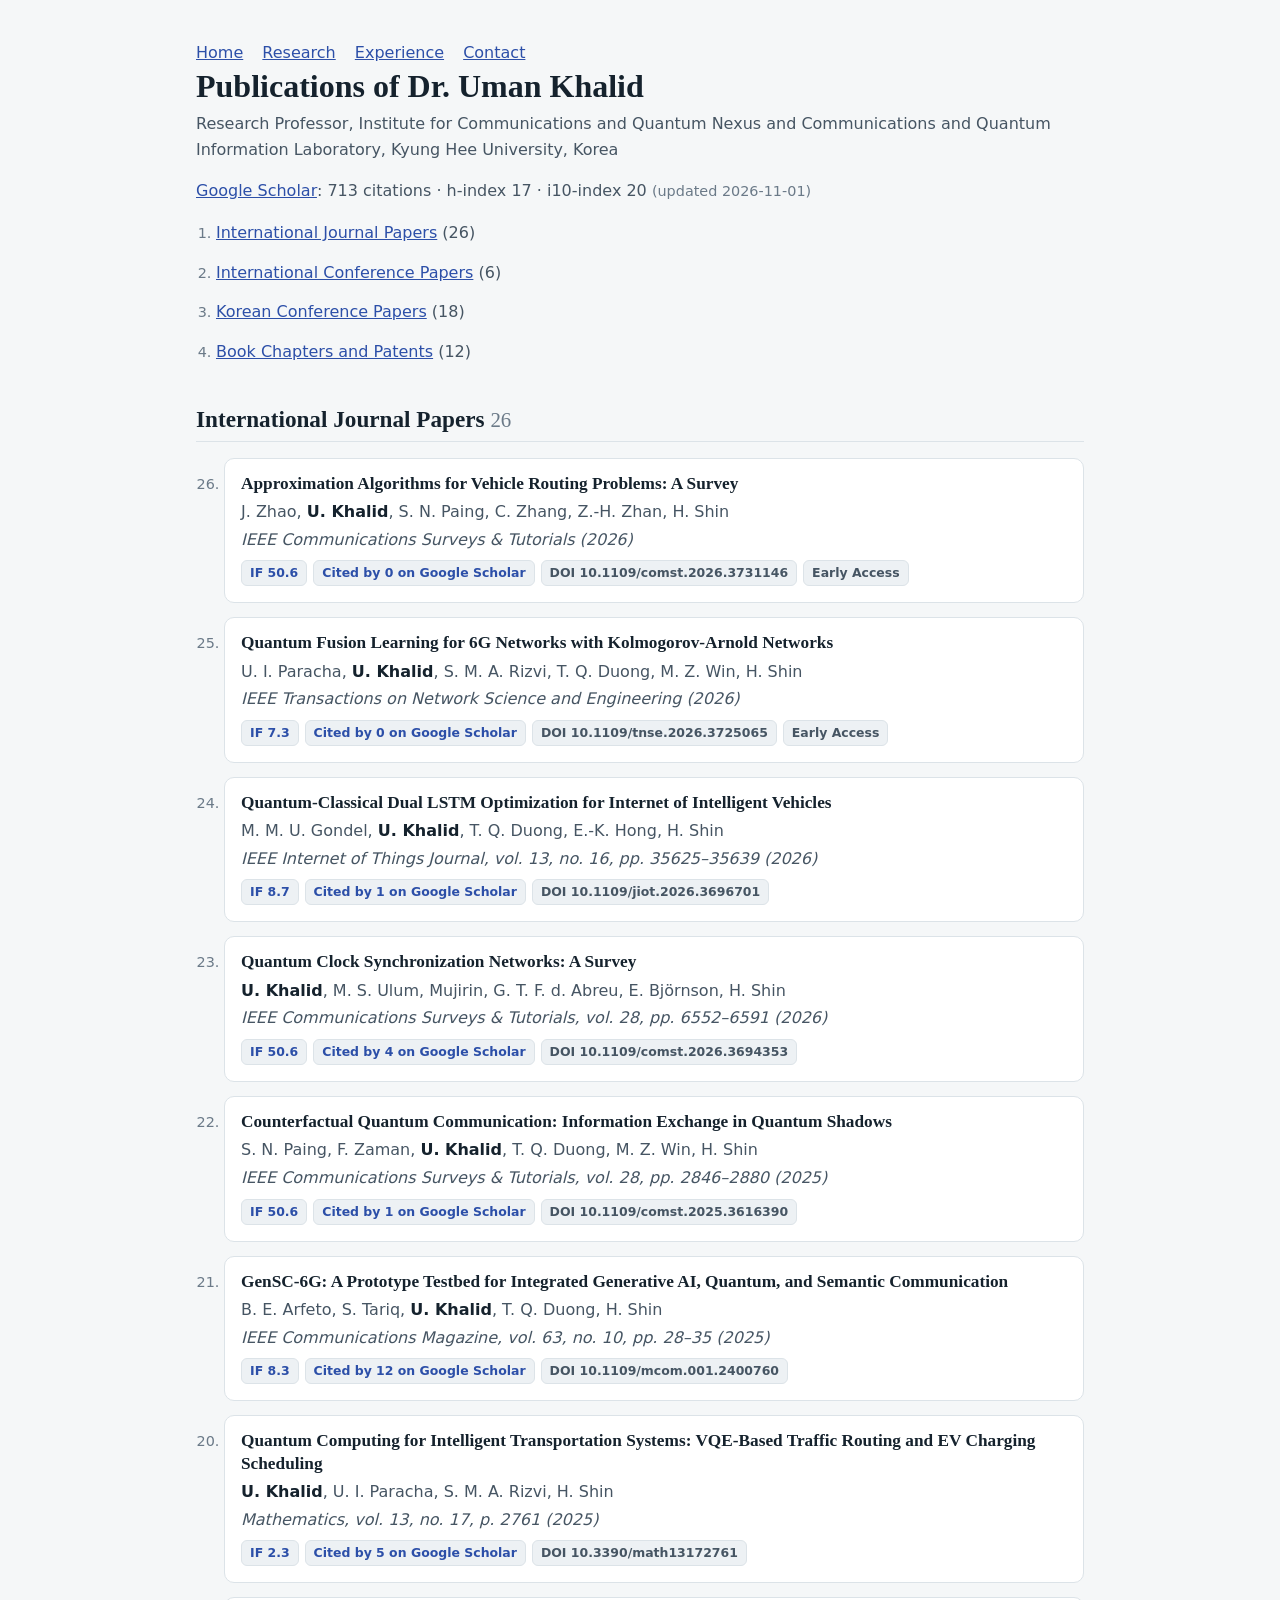
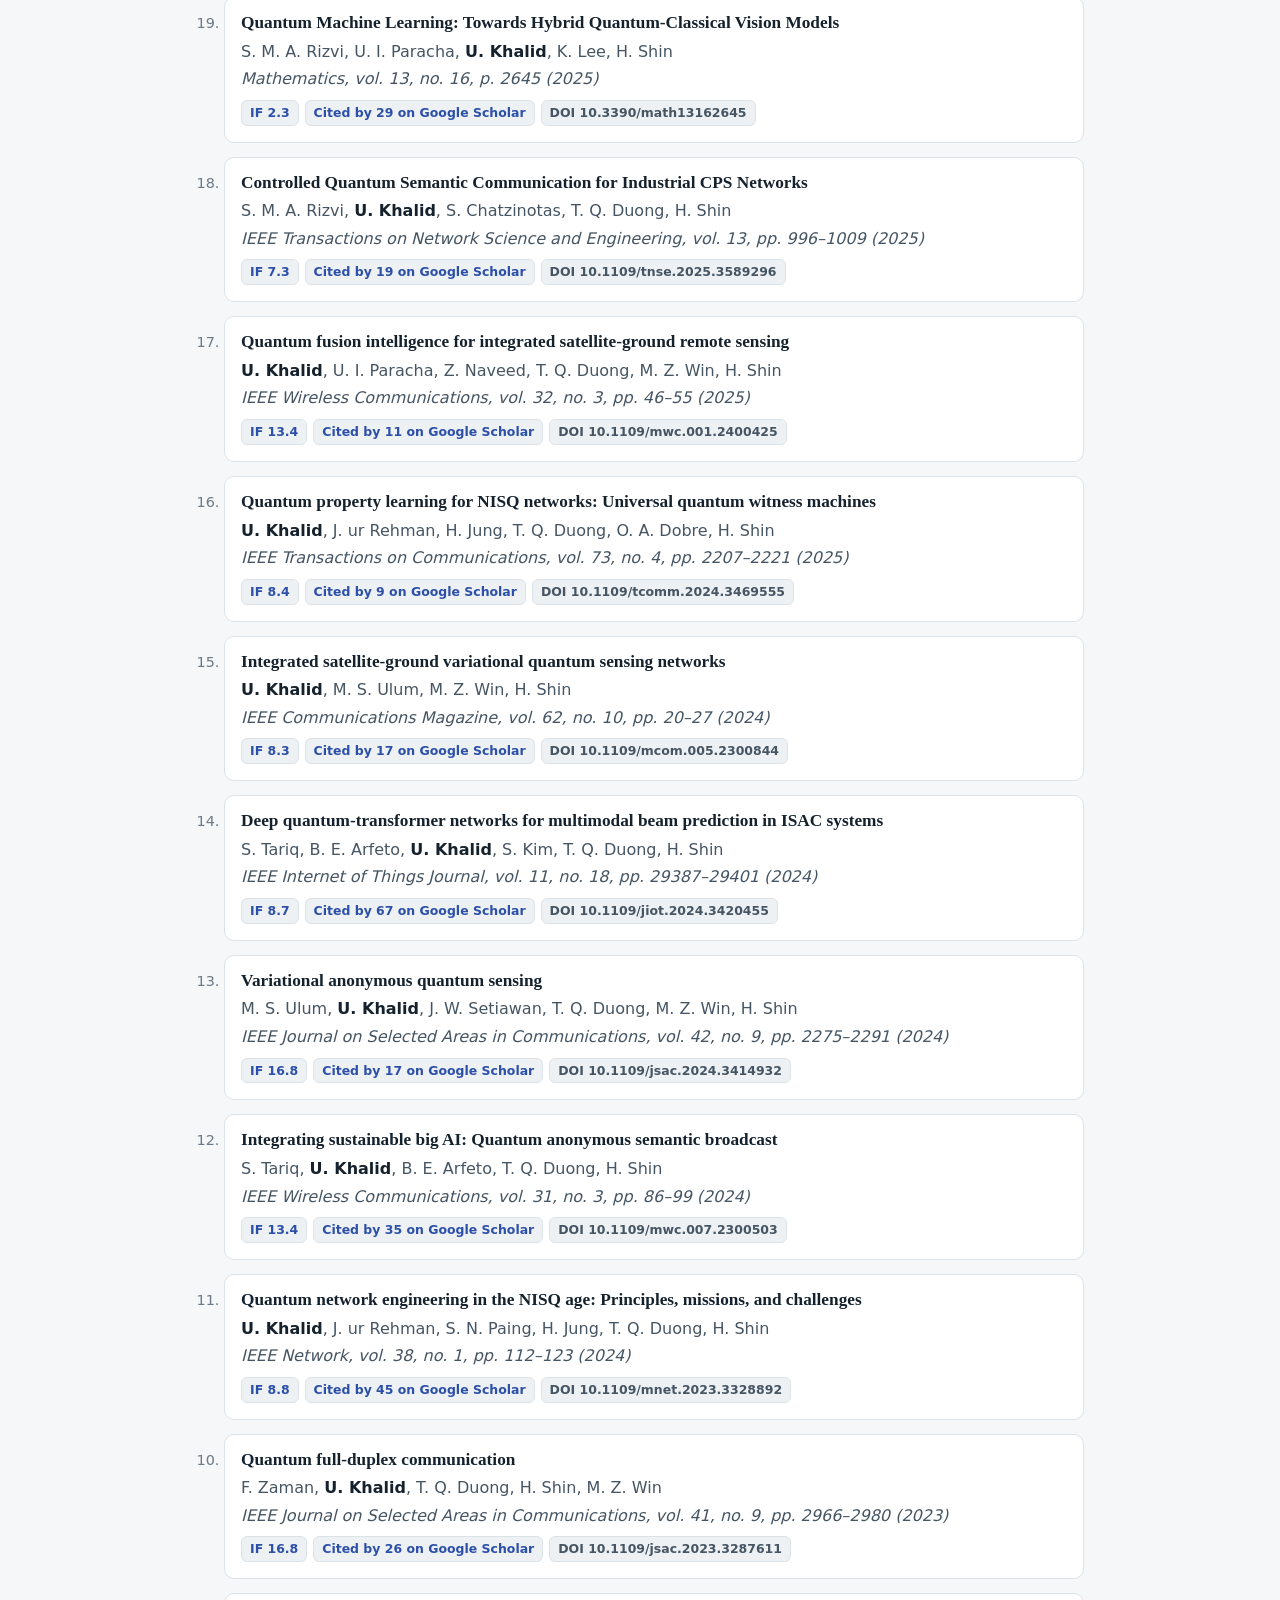
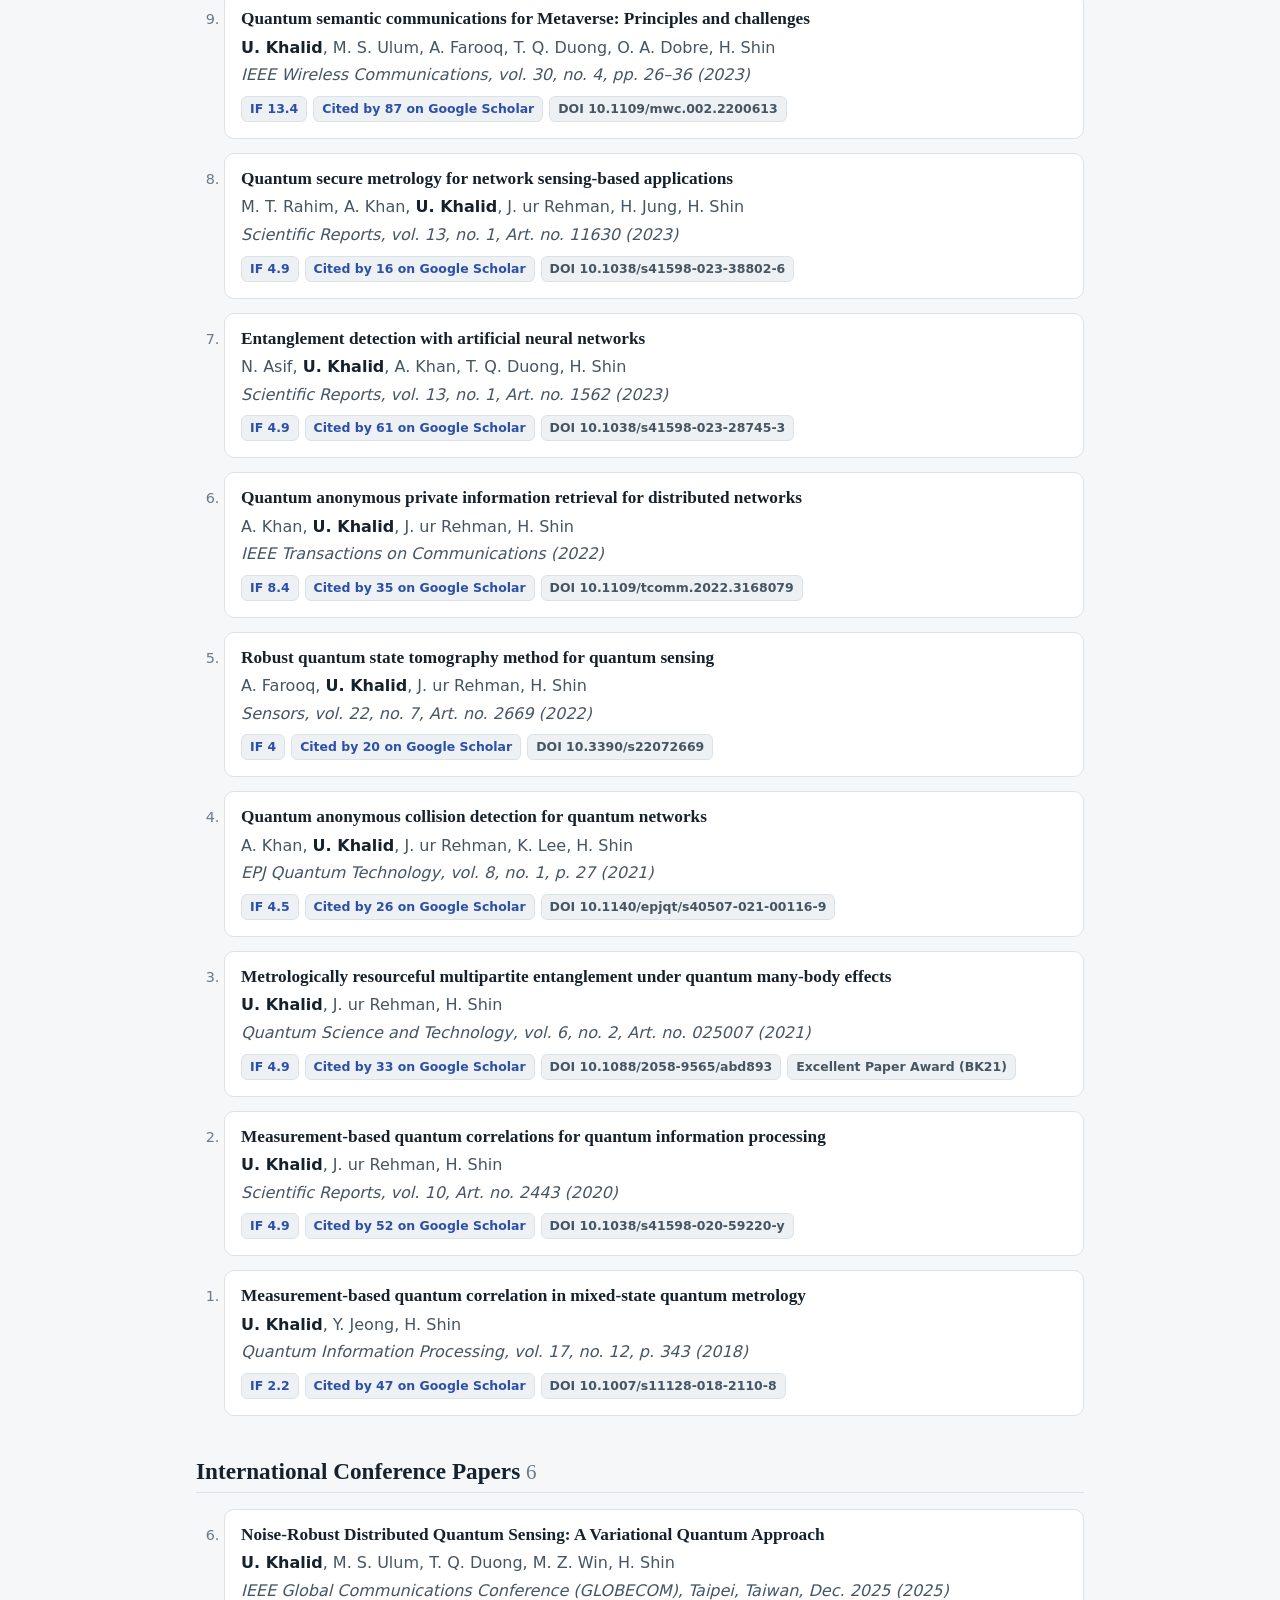
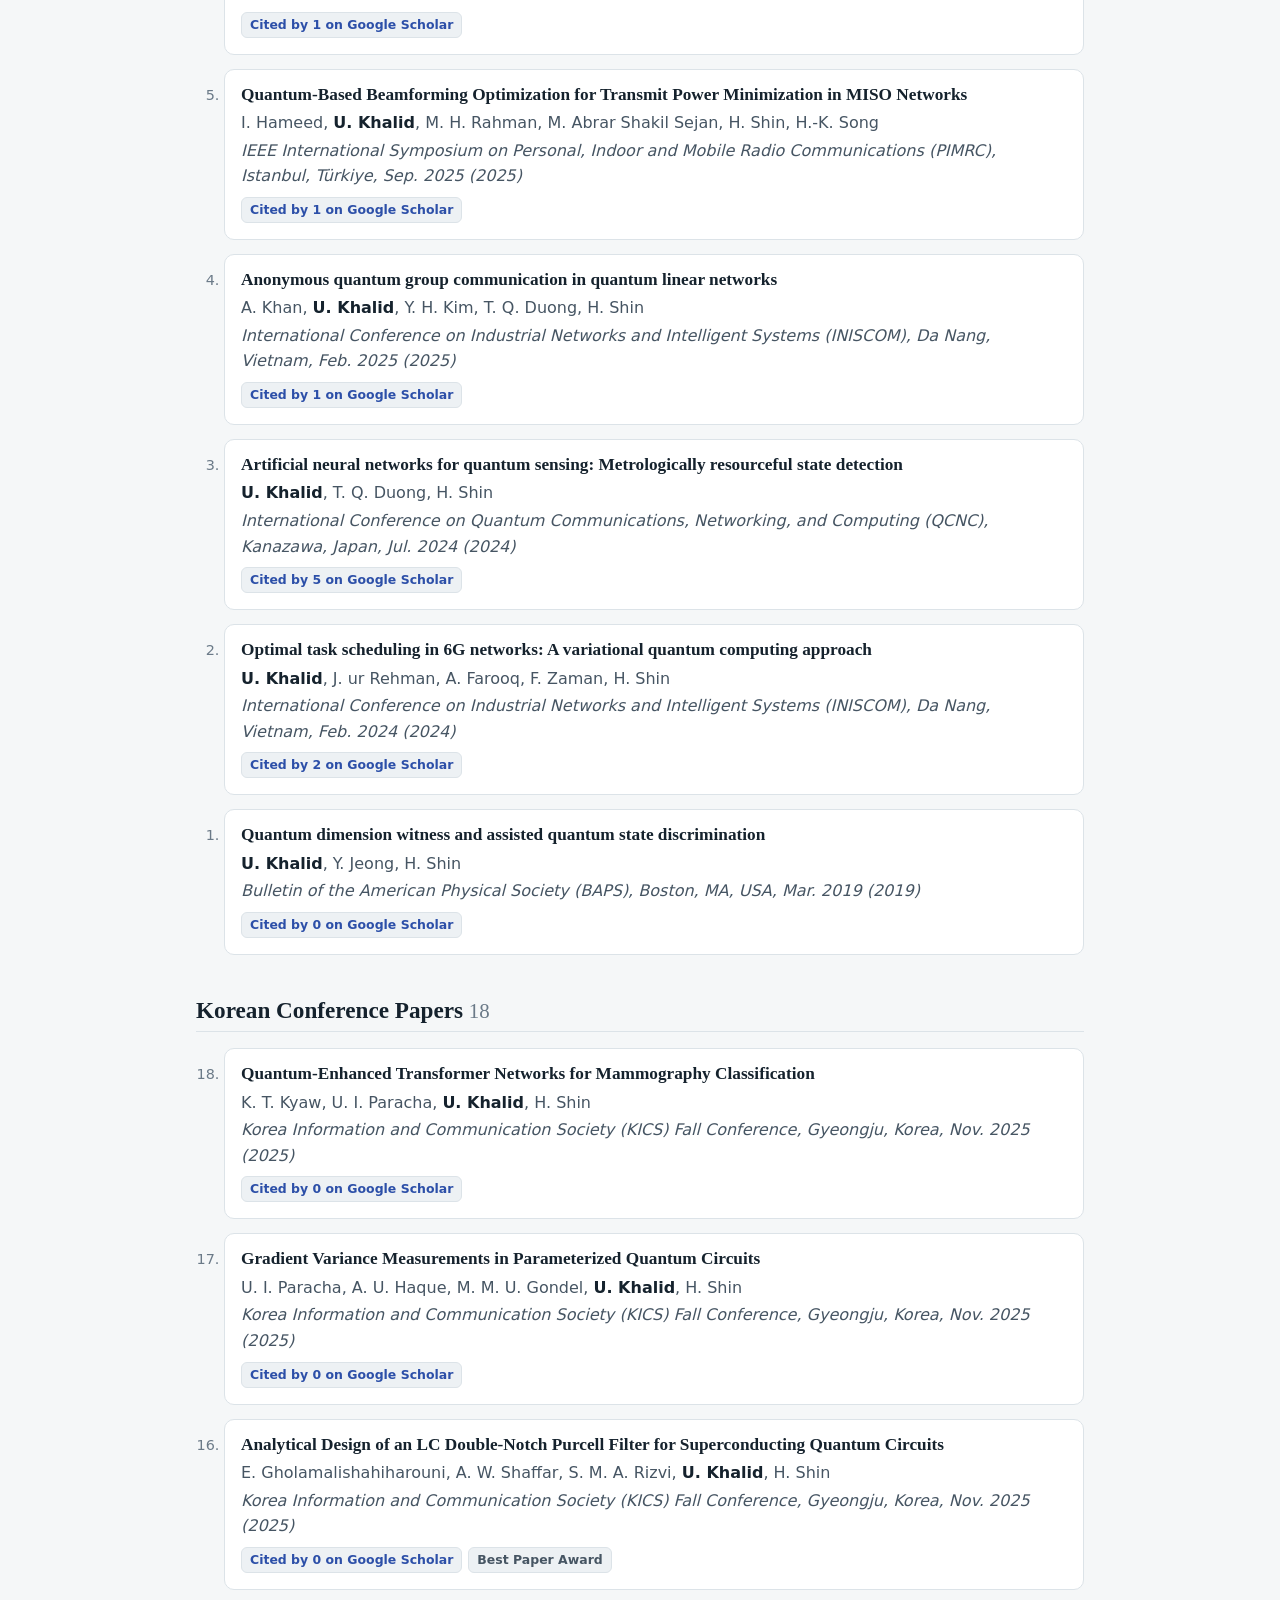
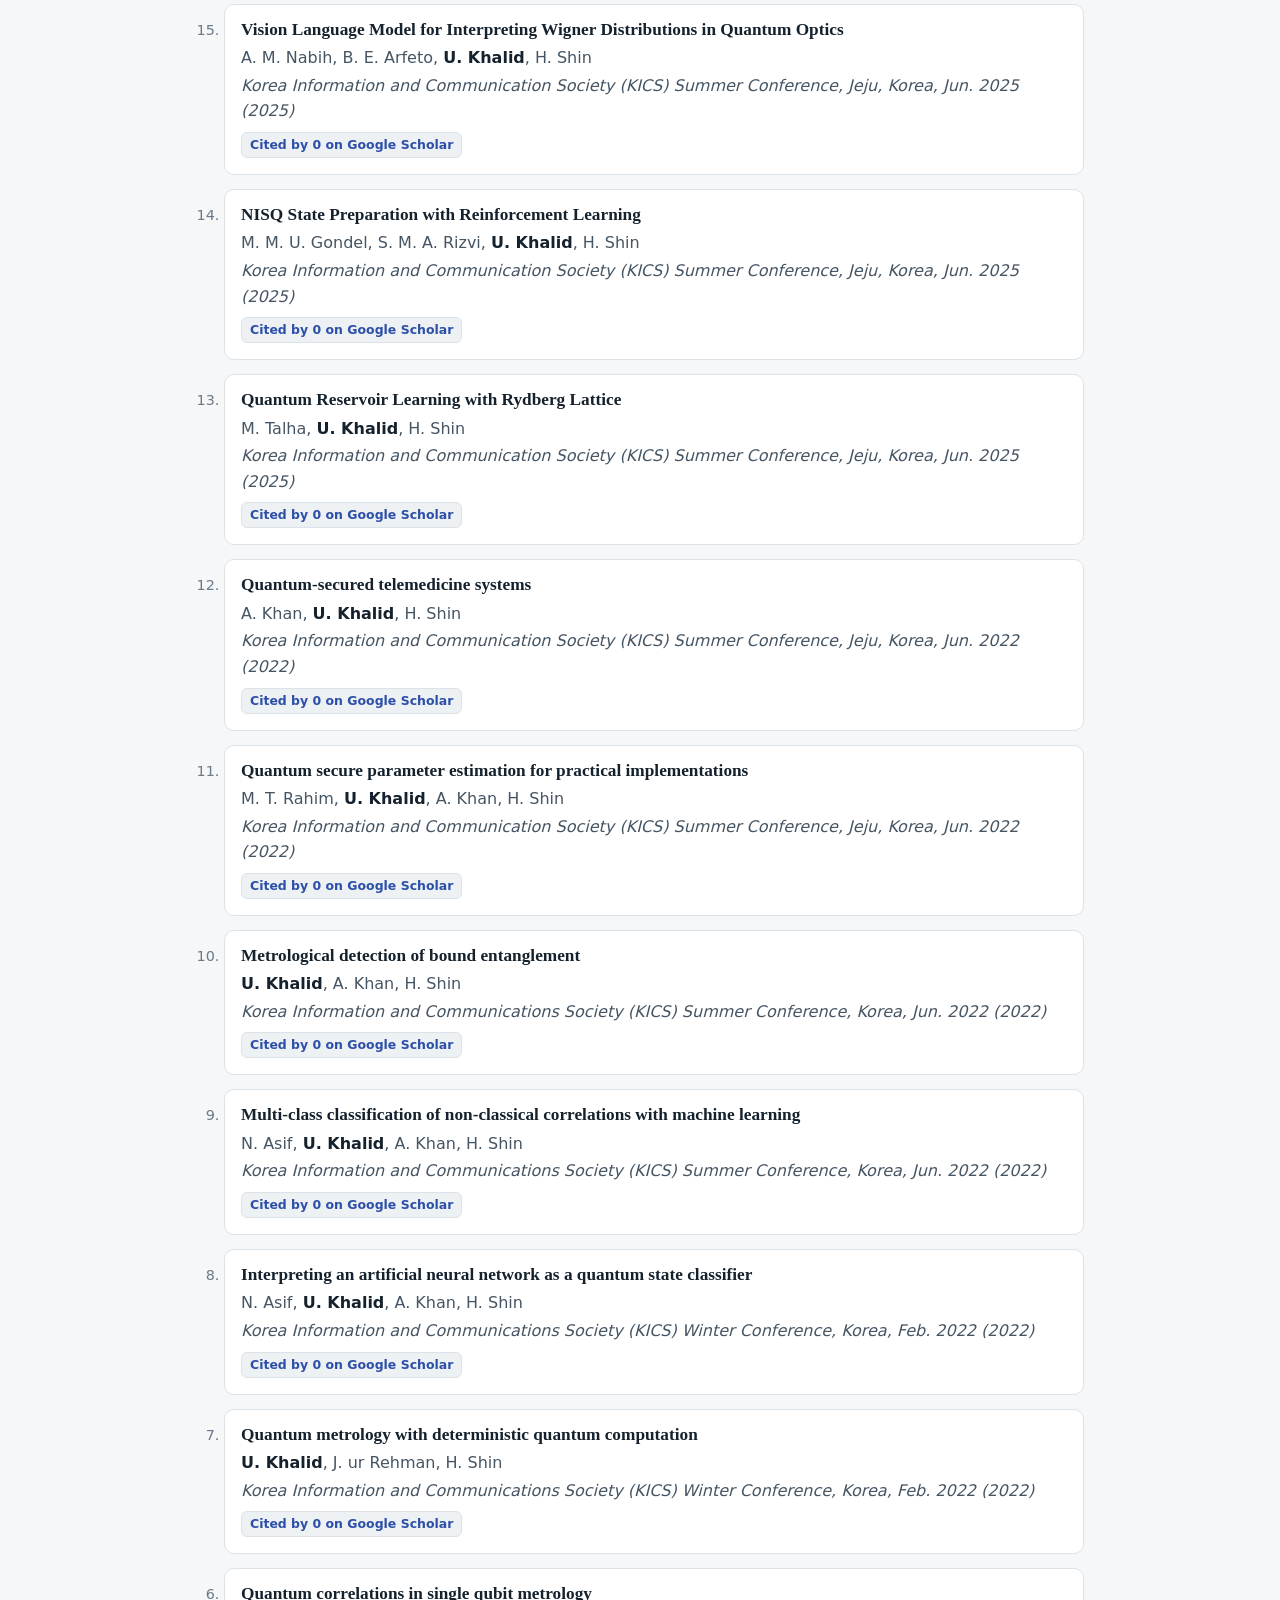
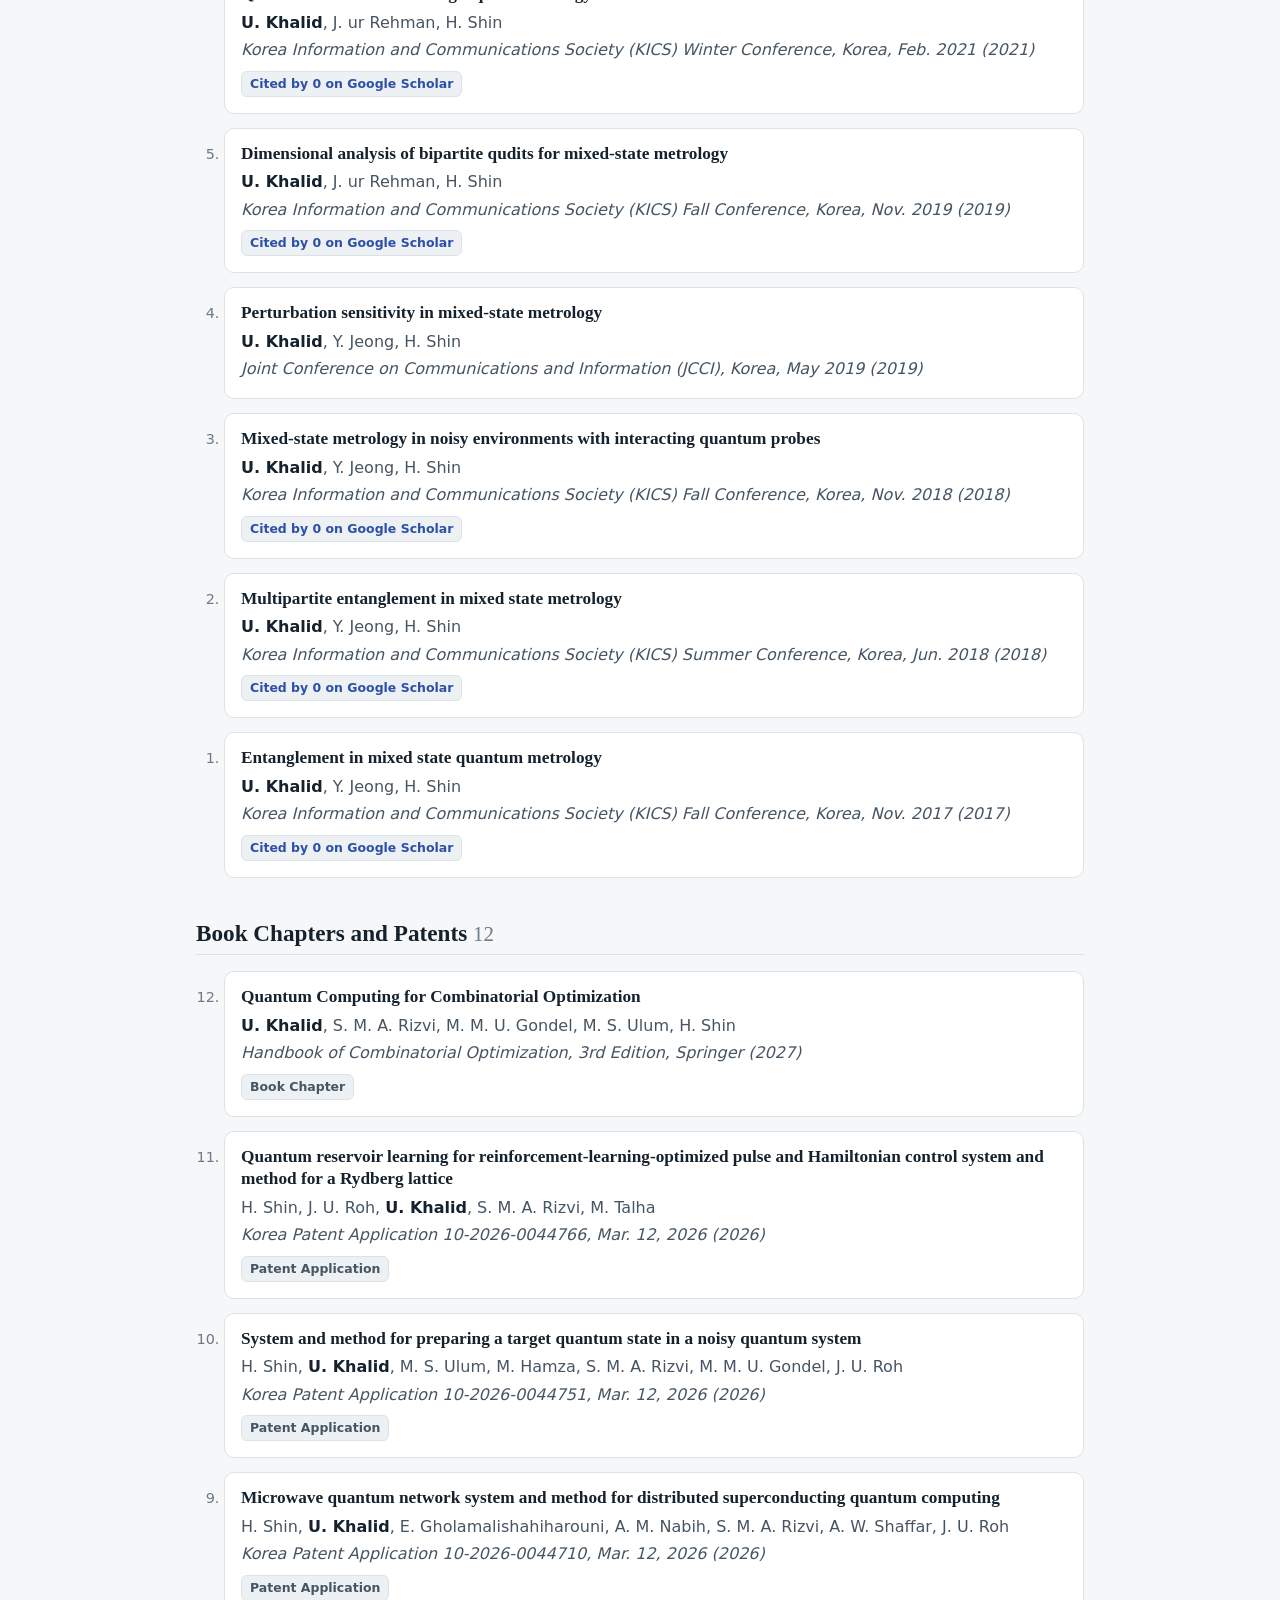
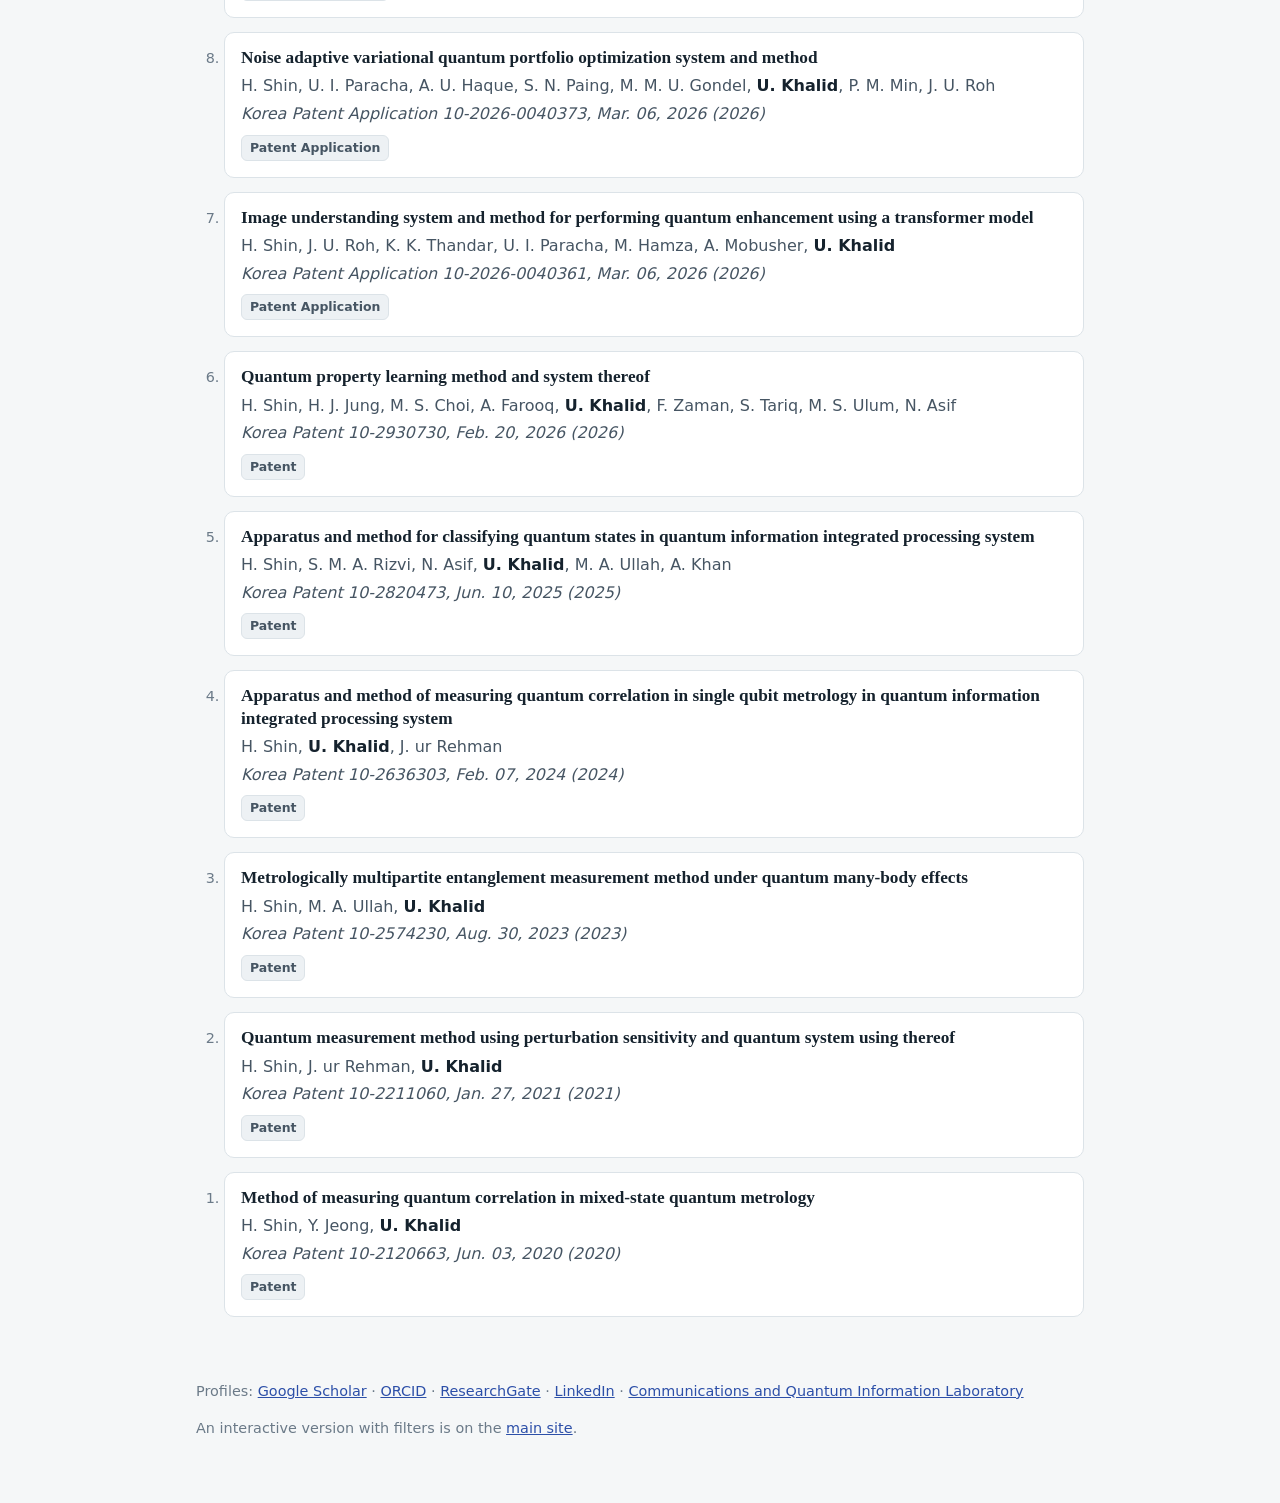
==== publications/index.html @ 0f8b3197 "update" ====
<!doctype html>
<!-- Generated by scripts/build-seo-pages.mjs from data/publications.json and data/scholar.json. Do not edit by hand. -->
<html lang="en">
<head>
  <meta charset="UTF-8" />
  <meta name="viewport" content="width=device-width, initial-scale=1.0" />
  <title>Publications - Dr. Uman Khalid | Kyung Hee University</title>
  <meta name="description" content="Complete list of 62 publications by Dr. Uman Khalid (Kyung Hee University): 26 journal papers, 6 international conference papers, 18 Korean conference papers, and 11 patents on quantum sensing, quantum networking, quantum machine learning, and quantum optimization, with Google Scholar citations." />
  <meta name="author" content="Uman Khalid" />
  <meta name="robots" content="index, follow, max-image-preview:large, max-snippet:-1" />
  <meta name="theme-color" content="#2c4fa8" />
  <link rel="canonical" href="https://umankhalid.github.io/publications/" />
  <link rel="icon" type="image/png" sizes="32x32" href="../assets/images/meta/favicon-32.png" />
  <link rel="apple-touch-icon" sizes="180x180" href="../assets/images/meta/apple-touch-icon.png" />
  <meta property="og:type" content="website" />
  <meta property="og:site_name" content="Uman Khalid" />
  <meta property="og:title" content="Publications - Dr. Uman Khalid" />
  <meta property="og:description" content="Complete list of 62 publications by Dr. Uman Khalid (Kyung Hee University): 26 journal papers, 6 international conference papers, 18 Korean conference papers, and 11 patents on quantum sensing, quantum networking, quantum machine learning, and quantum optimization, with Google Scholar citations." />
  <meta property="og:url" content="https://umankhalid.github.io/publications/" />
  <meta property="og:image" content="https://umankhalid.github.io/assets/images/meta/og-image.jpg" />
  <meta property="og:image:width" content="1200" />
  <meta property="og:image:height" content="630" />
  <meta property="og:image:alt" content="Dr. Uman Khalid, Research Professor, Kyung Hee University" />
  <meta name="twitter:card" content="summary_large_image" />
  <meta name="twitter:title" content="Publications - Dr. Uman Khalid" />
  <meta name="twitter:description" content="Complete list of 62 publications by Dr. Uman Khalid (Kyung Hee University): 26 journal papers, 6 international conference papers, 18 Korean conference papers, and 11 patents on quantum sensing, quantum networking, quantum machine learning, and quantum optimization, with Google Scholar citations." />
  <meta name="twitter:image" content="https://umankhalid.github.io/assets/images/meta/og-image.jpg" />
  <script type="application/ld+json">
{
  "@context": "https://schema.org",
  "@graph": [
    {
      "@type": "CollectionPage",
      "@id": "https://umankhalid.github.io/publications/#page",
      "url": "https://umankhalid.github.io/publications/",
      "name": "Publications - Uman Khalid",
      "description": "Complete list of 62 publications by Dr. Uman Khalid (Kyung Hee University): 26 journal papers, 6 international conference papers, 18 Korean conference papers, and 11 patents on quantum sensing, quantum networking, quantum machine learning, and quantum optimization, with Google Scholar citations.",
      "inLanguage": "en",
      "isPartOf": {
        "@id": "https://umankhalid.github.io/#website"
      },
      "about": {
        "@id": "https://umankhalid.github.io/#person"
      },
      "mainEntity": {
        "@id": "https://umankhalid.github.io/publications/#list"
      },
      "dateModified": "2026-11-01"
    },
    {
      "@type": "Person",
      "@id": "https://umankhalid.github.io/#person",
      "name": "Uman Khalid",
      "url": "https://umankhalid.github.io/",
      "image": "https://umankhalid.github.io/assets/images/profile/umankhalid_profile.jpg",
      "jobTitle": "Research Professor",
      "worksFor": {
        "@type": "CollegeOrUniversity",
        "name": "Kyung Hee University",
        "url": "https://www.khu.ac.kr/"
      },
      "sameAs": [
        "https://scholar.google.com/citations?user=CyVQHYEAAAAJ",
        "https://orcid.org/0000-0002-9089-1139",
        "https://www.researchgate.net/profile/Uman-Khalid-3",
        "https://www.linkedin.com/in/uman-khalid-552b70b4/",
        "https://cqilab.khu.ac.kr/people/"
      ]
    },
    {
      "@type": "ItemList",
      "@id": "https://umankhalid.github.io/publications/#list",
      "name": "Publications by Uman Khalid",
      "numberOfItems": 51,
      "itemListElement": [
        {
          "@type": "ListItem",
          "position": 1,
          "item": {
            "@type": "ScholarlyArticle",
            "headline": "Approximation Algorithms for Vehicle Routing Problems: A Survey",
            "name": "Approximation Algorithms for Vehicle Routing Problems: A Survey",
            "datePublished": "2026",
            "author": [
              {
                "@type": "Person",
                "name": "J. Zhao"
              },
              {
                "@id": "https://umankhalid.github.io/#person"
              },
              {
                "@type": "Person",
                "name": "S. N. Paing"
              },
              {
                "@type": "Person",
                "name": "C. Zhang"
              },
              {
                "@type": "Person",
                "name": "Z.-H. Zhan"
              },
              {
                "@type": "Person",
                "name": "H. Shin"
              }
            ],
            "isPartOf": {
              "@type": "Periodical",
              "name": "IEEE Communications Surveys & Tutorials"
            },
            "keywords": "Optimization",
            "url": "https://doi.org/10.1109/comst.2026.3731146",
            "sameAs": "https://doi.org/10.1109/comst.2026.3731146",
            "identifier": {
              "@type": "PropertyValue",
              "propertyID": "DOI",
              "value": "10.1109/comst.2026.3731146"
            }
          }
        },
        {
          "@type": "ListItem",
          "position": 2,
          "item": {
            "@type": "ScholarlyArticle",
            "headline": "Quantum Fusion Learning for 6G Networks with Kolmogorov-Arnold Networks",
            "name": "Quantum Fusion Learning for 6G Networks with Kolmogorov-Arnold Networks",
            "datePublished": "2026",
            "author": [
              {
                "@type": "Person",
                "name": "U. I. Paracha"
              },
              {
                "@id": "https://umankhalid.github.io/#person"
              },
              {
                "@type": "Person",
                "name": "S. M. A. Rizvi"
              },
              {
                "@type": "Person",
                "name": "T. Q. Duong"
              },
              {
                "@type": "Person",
                "name": "M. Z. Win"
              },
              {
                "@type": "Person",
                "name": "H. Shin"
              }
            ],
            "isPartOf": {
              "@type": "Periodical",
              "name": "IEEE Transactions on Network Science and Engineering"
            },
            "keywords": "Quantum Machine Learning",
            "url": "https://doi.org/10.1109/tnse.2026.3725065",
            "sameAs": "https://doi.org/10.1109/tnse.2026.3725065",
            "identifier": {
              "@type": "PropertyValue",
              "propertyID": "DOI",
              "value": "10.1109/tnse.2026.3725065"
            }
          }
        },
        {
          "@type": "ListItem",
          "position": 3,
          "item": {
            "@type": "ScholarlyArticle",
            "headline": "Quantum-Classical Dual LSTM Optimization for Internet of Intelligent Vehicles",
            "name": "Quantum-Classical Dual LSTM Optimization for Internet of Intelligent Vehicles",
            "datePublished": "2026",
            "author": [
              {
                "@type": "Person",
                "name": "M. M. U. Gondel"
              },
              {
                "@id": "https://umankhalid.github.io/#person"
              },
              {
                "@type": "Person",
                "name": "T. Q. Duong"
              },
              {
                "@type": "Person",
                "name": "E.-K. Hong"
              },
              {
                "@type": "Person",
                "name": "H. Shin"
              }
            ],
            "isPartOf": {
              "@type": "Periodical",
              "name": "IEEE Internet of Things Journal"
            },
            "keywords": "Quantum Machine Learning, Optimization",
            "url": "https://doi.org/10.1109/jiot.2026.3696701",
            "sameAs": "https://doi.org/10.1109/jiot.2026.3696701",
            "identifier": {
              "@type": "PropertyValue",
              "propertyID": "DOI",
              "value": "10.1109/jiot.2026.3696701"
            }
          }
        },
        {
          "@type": "ListItem",
          "position": 4,
          "item": {
            "@type": "ScholarlyArticle",
            "headline": "Quantum Clock Synchronization Networks: A Survey",
            "name": "Quantum Clock Synchronization Networks: A Survey",
            "datePublished": "2026",
            "author": [
              {
                "@id": "https://umankhalid.github.io/#person"
              },
              {
                "@type": "Person",
                "name": "M. S. Ulum"
              },
              {
                "@type": "Person",
                "name": "Mujirin"
              },
              {
                "@type": "Person",
                "name": "G. T. F. d. Abreu"
              },
              {
                "@type": "Person",
                "name": "E. Björnson"
              },
              {
                "@type": "Person",
                "name": "H. Shin"
              }
            ],
            "isPartOf": {
              "@type": "Periodical",
              "name": "IEEE Communications Surveys & Tutorials"
            },
            "keywords": "Quantum Networks & Communication, Quantum Sensing & Metrology",
            "url": "https://doi.org/10.1109/comst.2026.3694353",
            "sameAs": "https://doi.org/10.1109/comst.2026.3694353",
            "identifier": {
              "@type": "PropertyValue",
              "propertyID": "DOI",
              "value": "10.1109/comst.2026.3694353"
            }
          }
        },
        {
          "@type": "ListItem",
          "position": 5,
          "item": {
            "@type": "ScholarlyArticle",
            "headline": "Counterfactual Quantum Communication: Information Exchange in Quantum Shadows",
            "name": "Counterfactual Quantum Communication: Information Exchange in Quantum Shadows",
            "datePublished": "2025",
            "author": [
              {
                "@type": "Person",
                "name": "S. N. Paing"
              },
              {
                "@type": "Person",
                "name": "F. Zaman"
              },
              {
                "@id": "https://umankhalid.github.io/#person"
              },
              {
                "@type": "Person",
                "name": "T. Q. Duong"
              },
              {
                "@type": "Person",
                "name": "M. Z. Win"
              },
              {
                "@type": "Person",
                "name": "H. Shin"
              }
            ],
            "isPartOf": {
              "@type": "Periodical",
              "name": "IEEE Communications Surveys & Tutorials"
            },
            "keywords": "Quantum Networks & Communication",
            "url": "https://doi.org/10.1109/comst.2025.3616390",
            "sameAs": "https://doi.org/10.1109/comst.2025.3616390",
            "identifier": {
              "@type": "PropertyValue",
              "propertyID": "DOI",
              "value": "10.1109/comst.2025.3616390"
            }
          }
        },
        {
          "@type": "ListItem",
          "position": 6,
          "item": {
            "@type": "ScholarlyArticle",
            "headline": "GenSC-6G: A Prototype Testbed for Integrated Generative AI, Quantum, and Semantic Communication",
            "name": "GenSC-6G: A Prototype Testbed for Integrated Generative AI, Quantum, and Semantic Communication",
            "datePublished": "2025",
            "author": [
              {
                "@type": "Person",
                "name": "B. E. Arfeto"
              },
              {
                "@type": "Person",
                "name": "S. Tariq"
              },
              {
                "@id": "https://umankhalid.github.io/#person"
              },
              {
                "@type": "Person",
                "name": "T. Q. Duong"
              },
              {
                "@type": "Person",
                "name": "H. Shin"
              }
            ],
            "isPartOf": {
              "@type": "Periodical",
              "name": "IEEE Communications Magazine"
            },
            "keywords": "Semantic Communication, Quantum Machine Learning",
            "url": "https://doi.org/10.1109/mcom.001.2400760",
            "sameAs": "https://doi.org/10.1109/mcom.001.2400760",
            "identifier": {
              "@type": "PropertyValue",
              "propertyID": "DOI",
              "value": "10.1109/mcom.001.2400760"
            }
          }
        },
        {
          "@type": "ListItem",
          "position": 7,
          "item": {
            "@type": "ScholarlyArticle",
            "headline": "Quantum Computing for Intelligent Transportation Systems: VQE-Based Traffic Routing and EV Charging Scheduling",
            "name": "Quantum Computing for Intelligent Transportation Systems: VQE-Based Traffic Routing and EV Charging Scheduling",
            "datePublished": "2025",
            "author": [
              {
                "@id": "https://umankhalid.github.io/#person"
              },
              {
                "@type": "Person",
                "name": "U. I. Paracha"
              },
              {
                "@type": "Person",
                "name": "S. M. A. Rizvi"
              },
              {
                "@type": "Person",
                "name": "H. Shin"
              }
            ],
            "isPartOf": {
              "@type": "Periodical",
              "name": "Mathematics"
            },
            "keywords": "Optimization",
            "url": "https://doi.org/10.3390/math13172761",
            "sameAs": "https://doi.org/10.3390/math13172761",
            "identifier": {
              "@type": "PropertyValue",
              "propertyID": "DOI",
              "value": "10.3390/math13172761"
            }
          }
        },
        {
          "@type": "ListItem",
          "position": 8,
          "item": {
            "@type": "ScholarlyArticle",
            "headline": "Quantum Machine Learning: Towards Hybrid Quantum-Classical Vision Models",
            "name": "Quantum Machine Learning: Towards Hybrid Quantum-Classical Vision Models",
            "datePublished": "2025",
            "author": [
              {
                "@type": "Person",
                "name": "S. M. A. Rizvi"
              },
              {
                "@type": "Person",
                "name": "U. I. Paracha"
              },
              {
                "@id": "https://umankhalid.github.io/#person"
              },
              {
                "@type": "Person",
                "name": "K. Lee"
              },
              {
                "@type": "Person",
                "name": "H. Shin"
              }
            ],
            "isPartOf": {
              "@type": "Periodical",
              "name": "Mathematics"
            },
            "keywords": "Quantum Machine Learning",
            "url": "https://doi.org/10.3390/math13162645",
            "sameAs": "https://doi.org/10.3390/math13162645",
            "identifier": {
              "@type": "PropertyValue",
              "propertyID": "DOI",
              "value": "10.3390/math13162645"
            }
          }
        },
        {
          "@type": "ListItem",
          "position": 9,
          "item": {
            "@type": "ScholarlyArticle",
            "headline": "Controlled Quantum Semantic Communication for Industrial CPS Networks",
            "name": "Controlled Quantum Semantic Communication for Industrial CPS Networks",
            "datePublished": "2025",
            "author": [
              {
                "@type": "Person",
                "name": "S. M. A. Rizvi"
              },
              {
                "@id": "https://umankhalid.github.io/#person"
              },
              {
                "@type": "Person",
                "name": "S. Chatzinotas"
              },
              {
                "@type": "Person",
                "name": "T. Q. Duong"
              },
              {
                "@type": "Person",
                "name": "H. Shin"
              }
            ],
            "isPartOf": {
              "@type": "Periodical",
              "name": "IEEE Transactions on Network Science and Engineering"
            },
            "keywords": "Semantic Communication",
            "url": "https://doi.org/10.1109/tnse.2025.3589296",
            "sameAs": "https://doi.org/10.1109/tnse.2025.3589296",
            "identifier": {
              "@type": "PropertyValue",
              "propertyID": "DOI",
              "value": "10.1109/tnse.2025.3589296"
            }
          }
        },
        {
          "@type": "ListItem",
          "position": 10,
          "item": {
            "@type": "ScholarlyArticle",
            "headline": "Quantum fusion intelligence for integrated satellite-ground remote sensing",
            "name": "Quantum fusion intelligence for integrated satellite-ground remote sensing",
            "datePublished": "2025",
            "author": [
              {
                "@id": "https://umankhalid.github.io/#person"
              },
              {
                "@type": "Person",
                "name": "U. I. Paracha"
              },
              {
                "@type": "Person",
                "name": "Z. Naveed"
              },
              {
                "@type": "Person",
                "name": "T. Q. Duong"
              },
              {
                "@type": "Person",
                "name": "M. Z. Win"
              },
              {
                "@type": "Person",
                "name": "H. Shin"
              }
            ],
            "isPartOf": {
              "@type": "Periodical",
              "name": "IEEE Wireless Communications"
            },
            "keywords": "Quantum Machine Learning",
            "url": "https://doi.org/10.1109/mwc.001.2400425",
            "sameAs": "https://doi.org/10.1109/mwc.001.2400425",
            "identifier": {
              "@type": "PropertyValue",
              "propertyID": "DOI",
              "value": "10.1109/mwc.001.2400425"
            }
          }
        },
        {
          "@type": "ListItem",
          "position": 11,
          "item": {
            "@type": "ScholarlyArticle",
            "headline": "Quantum property learning for NISQ networks: Universal quantum witness machines",
            "name": "Quantum property learning for NISQ networks: Universal quantum witness machines",
            "datePublished": "2025",
            "author": [
              {
                "@id": "https://umankhalid.github.io/#person"
              },
              {
                "@type": "Person",
                "name": "J. ur Rehman"
              },
              {
                "@type": "Person",
                "name": "H. Jung"
              },
              {
                "@type": "Person",
                "name": "T. Q. Duong"
              },
              {
                "@type": "Person",
                "name": "O. A. Dobre"
              },
              {
                "@type": "Person",
                "name": "H. Shin"
              }
            ],
            "isPartOf": {
              "@type": "Periodical",
              "name": "IEEE Transactions on Communications"
            },
            "keywords": "Quantum Correlations & Entanglement, Quantum Machine Learning",
            "url": "https://doi.org/10.1109/tcomm.2024.3469555",
            "sameAs": "https://doi.org/10.1109/tcomm.2024.3469555",
            "identifier": {
              "@type": "PropertyValue",
              "propertyID": "DOI",
              "value": "10.1109/tcomm.2024.3469555"
            }
          }
        },
        {
          "@type": "ListItem",
          "position": 12,
          "item": {
            "@type": "ScholarlyArticle",
            "headline": "Integrated satellite-ground variational quantum sensing networks",
            "name": "Integrated satellite-ground variational quantum sensing networks",
            "datePublished": "2024",
            "author": [
              {
                "@id": "https://umankhalid.github.io/#person"
              },
              {
                "@type": "Person",
                "name": "M. S. Ulum"
              },
              {
                "@type": "Person",
                "name": "M. Z. Win"
              },
              {
                "@type": "Person",
                "name": "H. Shin"
              }
            ],
            "isPartOf": {
              "@type": "Periodical",
              "name": "IEEE Communications Magazine"
            },
            "keywords": "Quantum Sensing & Metrology",
            "url": "https://doi.org/10.1109/mcom.005.2300844",
            "sameAs": "https://doi.org/10.1109/mcom.005.2300844",
            "identifier": {
              "@type": "PropertyValue",
              "propertyID": "DOI",
              "value": "10.1109/mcom.005.2300844"
            }
          }
        },
        {
          "@type": "ListItem",
          "position": 13,
          "item": {
            "@type": "ScholarlyArticle",
            "headline": "Deep quantum-transformer networks for multimodal beam prediction in ISAC systems",
            "name": "Deep quantum-transformer networks for multimodal beam prediction in ISAC systems",
            "datePublished": "2024",
            "author": [
              {
                "@type": "Person",
                "name": "S. Tariq"
              },
              {
                "@type": "Person",
                "name": "B. E. Arfeto"
              },
              {
                "@id": "https://umankhalid.github.io/#person"
              },
              {
                "@type": "Person",
                "name": "S. Kim"
              },
              {
                "@type": "Person",
                "name": "T. Q. Duong"
              },
              {
                "@type": "Person",
                "name": "H. Shin"
              }
            ],
            "isPartOf": {
              "@type": "Periodical",
              "name": "IEEE Internet of Things Journal"
            },
            "keywords": "Quantum Machine Learning",
            "url": "https://doi.org/10.1109/jiot.2024.3420455",
            "sameAs": "https://doi.org/10.1109/jiot.2024.3420455",
            "identifier": {
              "@type": "PropertyValue",
              "propertyID": "DOI",
              "value": "10.1109/jiot.2024.3420455"
            }
          }
        },
        {
          "@type": "ListItem",
          "position": 14,
          "item": {
            "@type": "ScholarlyArticle",
            "headline": "Variational anonymous quantum sensing",
            "name": "Variational anonymous quantum sensing",
            "datePublished": "2024",
            "author": [
              {
                "@type": "Person",
                "name": "M. S. Ulum"
              },
              {
                "@id": "https://umankhalid.github.io/#person"
              },
              {
                "@type": "Person",
                "name": "J. W. Setiawan"
              },
              {
                "@type": "Person",
                "name": "T. Q. Duong"
              },
              {
                "@type": "Person",
                "name": "M. Z. Win"
              },
              {
                "@type": "Person",
                "name": "H. Shin"
              }
            ],
            "isPartOf": {
              "@type": "Periodical",
              "name": "IEEE Journal on Selected Areas in Communications"
            },
            "keywords": "Quantum Sensing & Metrology, Quantum Networks & Communication",
            "url": "https://doi.org/10.1109/jsac.2024.3414932",
            "sameAs": "https://doi.org/10.1109/jsac.2024.3414932",
            "identifier": {
              "@type": "PropertyValue",
              "propertyID": "DOI",
              "value": "10.1109/jsac.2024.3414932"
            }
          }
        },
        {
          "@type": "ListItem",
          "position": 15,
          "item": {
            "@type": "ScholarlyArticle",
            "headline": "Integrating sustainable big AI: Quantum anonymous semantic broadcast",
            "name": "Integrating sustainable big AI: Quantum anonymous semantic broadcast",
            "datePublished": "2024",
            "author": [
              {
                "@type": "Person",
                "name": "S. Tariq"
              },
              {
                "@id": "https://umankhalid.github.io/#person"
              },
              {
                "@type": "Person",
                "name": "B. E. Arfeto"
              },
              {
                "@type": "Person",
                "name": "T. Q. Duong"
              },
              {
                "@type": "Person",
                "name": "H. Shin"
              }
            ],
            "isPartOf": {
              "@type": "Periodical",
              "name": "IEEE Wireless Communications"
            },
            "keywords": "Semantic Communication",
            "url": "https://doi.org/10.1109/mwc.007.2300503",
            "sameAs": "https://doi.org/10.1109/mwc.007.2300503",
            "identifier": {
              "@type": "PropertyValue",
              "propertyID": "DOI",
              "value": "10.1109/mwc.007.2300503"
            }
          }
        },
        {
          "@type": "ListItem",
          "position": 16,
          "item": {
            "@type": "ScholarlyArticle",
            "headline": "Quantum network engineering in the NISQ age: Principles, missions, and challenges",
            "name": "Quantum network engineering in the NISQ age: Principles, missions, and challenges",
            "datePublished": "2024",
            "author": [
              {
                "@id": "https://umankhalid.github.io/#person"
              },
              {
                "@type": "Person",
                "name": "J. ur Rehman"
              },
              {
                "@type": "Person",
                "name": "S. N. Paing"
              },
              {
                "@type": "Person",
                "name": "H. Jung"
              },
              {
                "@type": "Person",
                "name": "T. Q. Duong"
              },
              {
                "@type": "Person",
                "name": "H. Shin"
              }
            ],
            "isPartOf": {
              "@type": "Periodical",
              "name": "IEEE Network"
            },
            "keywords": "Quantum Networks & Communication",
            "url": "https://doi.org/10.1109/mnet.2023.3328892",
            "sameAs": "https://doi.org/10.1109/mnet.2023.3328892",
            "identifier": {
              "@type": "PropertyValue",
              "propertyID": "DOI",
              "value": "10.1109/mnet.2023.3328892"
            }
          }
        },
        {
          "@type": "ListItem",
          "position": 17,
          "item": {
            "@type": "ScholarlyArticle",
            "headline": "Quantum full-duplex communication",
            "name": "Quantum full-duplex communication",
            "datePublished": "2023",
            "author": [
              {
                "@type": "Person",
                "name": "F. Zaman"
              },
              {
                "@id": "https://umankhalid.github.io/#person"
              },
              {
                "@type": "Person",
                "name": "T. Q. Duong"
              },
              {
                "@type": "Person",
                "name": "H. Shin"
              },
              {
                "@type": "Person",
                "name": "M. Z. Win"
              }
            ],
            "isPartOf": {
              "@type": "Periodical",
              "name": "IEEE Journal on Selected Areas in Communications"
            },
            "keywords": "Quantum Networks & Communication",
            "url": "https://doi.org/10.1109/jsac.2023.3287611",
            "sameAs": "https://doi.org/10.1109/jsac.2023.3287611",
            "identifier": {
              "@type": "PropertyValue",
              "propertyID": "DOI",
              "value": "10.1109/jsac.2023.3287611"
            }
          }
        },
        {
          "@type": "ListItem",
          "position": 18,
          "item": {
            "@type": "ScholarlyArticle",
            "headline": "Quantum semantic communications for Metaverse: Principles and challenges",
            "name": "Quantum semantic communications for Metaverse: Principles and challenges",
            "datePublished": "2023",
            "author": [
              {
                "@id": "https://umankhalid.github.io/#person"
              },
              {
                "@type": "Person",
                "name": "M. S. Ulum"
              },
              {
                "@type": "Person",
                "name": "A. Farooq"
              },
              {
                "@type": "Person",
                "name": "T. Q. Duong"
              },
              {
                "@type": "Person",
                "name": "O. A. Dobre"
              },
              {
                "@type": "Person",
                "name": "H. Shin"
              }
            ],
            "isPartOf": {
              "@type": "Periodical",
              "name": "IEEE Wireless Communications"
            },
            "keywords": "Semantic Communication",
            "url": "https://doi.org/10.1109/mwc.002.2200613",
            "sameAs": "https://doi.org/10.1109/mwc.002.2200613",
            "identifier": {
              "@type": "PropertyValue",
              "propertyID": "DOI",
              "value": "10.1109/mwc.002.2200613"
            }
          }
        },
        {
          "@type": "ListItem",
          "position": 19,
          "item": {
            "@type": "ScholarlyArticle",
            "headline": "Quantum secure metrology for network sensing-based applications",
            "name": "Quantum secure metrology for network sensing-based applications",
            "datePublished": "2023",
            "author": [
              {
                "@type": "Person",
                "name": "M. T. Rahim"
              },
              {
                "@type": "Person",
                "name": "A. Khan"
              },
              {
                "@id": "https://umankhalid.github.io/#person"
              },
              {
                "@type": "Person",
                "name": "J. ur Rehman"
              },
              {
                "@type": "Person",
                "name": "H. Jung"
              },
              {
                "@type": "Person",
                "name": "H. Shin"
              }
            ],
            "isPartOf": {
              "@type": "Periodical",
              "name": "Scientific Reports"
            },
            "keywords": "Quantum Sensing & Metrology",
            "url": "https://doi.org/10.1038/s41598-023-38802-6",
            "sameAs": "https://doi.org/10.1038/s41598-023-38802-6",
            "identifier": {
              "@type": "PropertyValue",
              "propertyID": "DOI",
              "value": "10.1038/s41598-023-38802-6"
            }
          }
        },
        {
          "@type": "ListItem",
          "position": 20,
          "item": {
            "@type": "ScholarlyArticle",
            "headline": "Entanglement detection with artificial neural networks",
            "name": "Entanglement detection with artificial neural networks",
            "datePublished": "2023",
            "author": [
              {
                "@type": "Person",
                "name": "N. Asif"
              },
              {
                "@id": "https://umankhalid.github.io/#person"
              },
              {
                "@type": "Person",
                "name": "A. Khan"
              },
              {
                "@type": "Person",
                "name": "T. Q. Duong"
              },
              {
                "@type": "Person",
                "name": "H. Shin"
              }
            ],
            "isPartOf": {
              "@type": "Periodical",
              "name": "Scientific Reports"
            },
            "keywords": "Quantum Correlations & Entanglement, Quantum Machine Learning",
            "url": "https://doi.org/10.1038/s41598-023-28745-3",
            "sameAs": "https://doi.org/10.1038/s41598-023-28745-3",
            "identifier": {
              "@type": "PropertyValue",
              "propertyID": "DOI",
              "value": "10.1038/s41598-023-28745-3"
            }
          }
        },
        {
          "@type": "ListItem",
          "position": 21,
          "item": {
            "@type": "ScholarlyArticle",
            "headline": "Quantum anonymous private information retrieval for distributed networks",
            "name": "Quantum anonymous private information retrieval for distributed networks",
            "datePublished": "2022",
            "author": [
              {
                "@type": "Person",
                "name": "A. Khan"
              },
              {
                "@id": "https://umankhalid.github.io/#person"
              },
              {
                "@type": "Person",
                "name": "J. ur Rehman"
              },
              {
                "@type": "Person",
                "name": "H. Shin"
              }
            ],
            "isPartOf": {
              "@type": "Periodical",
              "name": "IEEE Transactions on Communications"
            },
            "keywords": "Quantum Networks & Communication",
            "url": "https://doi.org/10.1109/tcomm.2022.3168079",
            "sameAs": "https://doi.org/10.1109/tcomm.2022.3168079",
            "identifier": {
              "@type": "PropertyValue",
              "propertyID": "DOI",
              "value": "10.1109/tcomm.2022.3168079"
            }
          }
        },
        {
          "@type": "ListItem",
          "position": 22,
          "item": {
            "@type": "ScholarlyArticle",
            "headline": "Robust quantum state tomography method for quantum sensing",
            "name": "Robust quantum state tomography method for quantum sensing",
            "datePublished": "2022",
            "author": [
              {
                "@type": "Person",
                "name": "A. Farooq"
              },
              {
                "@id": "https://umankhalid.github.io/#person"
              },
              {
                "@type": "Person",
                "name": "J. ur Rehman"
              },
              {
                "@type": "Person",
                "name": "H. Shin"
              }
            ],
            "isPartOf": {
              "@type": "Periodical",
              "name": "Sensors"
            },
            "keywords": "Quantum Sensing & Metrology",
            "url": "https://doi.org/10.3390/s22072669",
            "sameAs": "https://doi.org/10.3390/s22072669",
            "identifier": {
              "@type": "PropertyValue",
              "propertyID": "DOI",
              "value": "10.3390/s22072669"
            }
          }
        },
        {
          "@type": "ListItem",
          "position": 23,
          "item": {
            "@type": "ScholarlyArticle",
            "headline": "Quantum anonymous collision detection for quantum networks",
            "name": "Quantum anonymous collision detection for quantum networks",
            "datePublished": "2021",
            "author": [
              {
                "@type": "Person",
                "name": "A. Khan"
              },
              {
                "@id": "https://umankhalid.github.io/#person"
              },
              {
                "@type": "Person",
                "name": "J. ur Rehman"
              },
              {
                "@type": "Person",
                "name": "K. Lee"
              },
              {
                "@type": "Person",
                "name": "H. Shin"
              }
            ],
            "isPartOf": {
              "@type": "Periodical",
              "name": "EPJ Quantum Technology"
            },
            "keywords": "Quantum Networks & Communication",
            "url": "https://doi.org/10.1140/epjqt/s40507-021-00116-9",
            "sameAs": "https://doi.org/10.1140/epjqt/s40507-021-00116-9",
            "identifier": {
              "@type": "PropertyValue",
              "propertyID": "DOI",
              "value": "10.1140/epjqt/s40507-021-00116-9"
            }
          }
        },
        {
          "@type": "ListItem",
          "position": 24,
          "item": {
            "@type": "ScholarlyArticle",
            "headline": "Metrologically resourceful multipartite entanglement under quantum many-body effects",
            "name": "Metrologically resourceful multipartite entanglement under quantum many-body effects",
            "datePublished": "2021",
            "author": [
              {
                "@id": "https://umankhalid.github.io/#person"
              },
              {
                "@type": "Person",
                "name": "J. ur Rehman"
              },
              {
                "@type": "Person",
                "name": "H. Shin"
              }
            ],
            "isPartOf": {
              "@type": "Periodical",
              "name": "Quantum Science and Technology"
            },
            "keywords": "Quantum Sensing & Metrology, Quantum Correlations & Entanglement",
            "url": "https://doi.org/10.1088/2058-9565/abd893",
            "sameAs": "https://doi.org/10.1088/2058-9565/abd893",
            "identifier": {
              "@type": "PropertyValue",
              "propertyID": "DOI",
              "value": "10.1088/2058-9565/abd893"
            }
          }
        },
        {
          "@type": "ListItem",
          "position": 25,
          "item": {
            "@type": "ScholarlyArticle",
            "headline": "Measurement-based quantum correlations for quantum information processing",
            "name": "Measurement-based quantum correlations for quantum information processing",
            "datePublished": "2020",
            "author": [
              {
                "@id": "https://umankhalid.github.io/#person"
              },
              {
                "@type": "Person",
                "name": "J. ur Rehman"
              },
              {
                "@type": "Person",
                "name": "H. Shin"
              }
            ],
            "isPartOf": {
              "@type": "Periodical",
              "name": "Scientific Reports"
            },
            "keywords": "Quantum Correlations & Entanglement",
            "url": "https://doi.org/10.1038/s41598-020-59220-y",
            "sameAs": "https://doi.org/10.1038/s41598-020-59220-y",
            "identifier": {
              "@type": "PropertyValue",
              "propertyID": "DOI",
              "value": "10.1038/s41598-020-59220-y"
            }
          }
        },
        {
          "@type": "ListItem",
          "position": 26,
          "item": {
            "@type": "ScholarlyArticle",
            "headline": "Measurement-based quantum correlation in mixed-state quantum metrology",
            "name": "Measurement-based quantum correlation in mixed-state quantum metrology",
            "datePublished": "2018",
            "author": [
              {
                "@id": "https://umankhalid.github.io/#person"
              },
              {
                "@type": "Person",
                "name": "Y. Jeong"
              },
              {
                "@type": "Person",
                "name": "H. Shin"
              }
            ],
            "isPartOf": {
              "@type": "Periodical",
              "name": "Quantum Information Processing"
            },
            "keywords": "Quantum Sensing & Metrology, Quantum Correlations & Entanglement",
            "url": "https://doi.org/10.1007/s11128-018-2110-8",
            "sameAs": "https://doi.org/10.1007/s11128-018-2110-8",
            "identifier": {
              "@type": "PropertyValue",
              "propertyID": "DOI",
              "value": "10.1007/s11128-018-2110-8"
            }
          }
        },
        {
          "@type": "ListItem",
          "position": 27,
          "item": {
            "@type": "ScholarlyArticle",
            "headline": "Noise-Robust Distributed Quantum Sensing: A Variational Quantum Approach",
            "name": "Noise-Robust Distributed Quantum Sensing: A Variational Quantum Approach",
            "datePublished": "2025",
            "author": [
              {
                "@id": "https://umankhalid.github.io/#person"
              },
              {
                "@type": "Person",
                "name": "M. S. Ulum"
              },
              {
                "@type": "Person",
                "name": "T. Q. Duong"
              },
              {
                "@type": "Person",
                "name": "M. Z. Win"
              },
              {
                "@type": "Person",
                "name": "H. Shin"
              }
            ],
            "isPartOf": {
              "@type": "CreativeWork",
              "name": "IEEE Global Communications Conference (GLOBECOM)"
            },
            "keywords": "Quantum Sensing & Metrology"
          }
        },
        {
          "@type": "ListItem",
          "position": 28,
          "item": {
            "@type": "ScholarlyArticle",
            "headline": "Quantum-Based Beamforming Optimization for Transmit Power Minimization in MISO Networks",
            "name": "Quantum-Based Beamforming Optimization for Transmit Power Minimization in MISO Networks",
            "datePublished": "2025",
            "author": [
              {
                "@type": "Person",
                "name": "I. Hameed"
              },
              {
                "@id": "https://umankhalid.github.io/#person"
              },
              {
                "@type": "Person",
                "name": "M. H. Rahman"
              },
              {
                "@type": "Person",
                "name": "M. Abrar Shakil Sejan"
              },
              {
                "@type": "Person",
                "name": "H. Shin"
              },
              {
                "@type": "Person",
                "name": "H.-K. Song"
              }
            ],
            "isPartOf": {
              "@type": "CreativeWork",
              "name": "IEEE International Symposium on Personal, Indoor and Mobile Radio Communications (PIMRC)"
            },
            "keywords": "Optimization"
          }
        },
        {
          "@type": "ListItem",
          "position": 29,
          "item": {
            "@type": "ScholarlyArticle",
            "headline": "Anonymous quantum group communication in quantum linear networks",
            "name": "Anonymous quantum group communication in quantum linear networks",
            "datePublished": "2025",
            "author": [
              {
                "@type": "Person",
                "name": "A. Khan"
              },
              {
                "@id": "https://umankhalid.github.io/#person"
              },
              {
                "@type": "Person",
                "name": "Y. H. Kim"
              },
              {
                "@type": "Person",
                "name": "T. Q. Duong"
              },
              {
                "@type": "Person",
                "name": "H. Shin"
              }
            ],
            "isPartOf": {
              "@type": "CreativeWork",
              "name": "International Conference on Industrial Networks and Intelligent Systems (INISCOM)"
            },
            "keywords": "Quantum Networks & Communication"
          }
        },
        {
          "@type": "ListItem",
          "position": 30,
          "item": {
            "@type": "ScholarlyArticle",
            "headline": "Artificial neural networks for quantum sensing: Metrologically resourceful state detection",
            "name": "Artificial neural networks for quantum sensing: Metrologically resourceful state detection",
            "datePublished": "2024",
            "author": [
              {
                "@id": "https://umankhalid.github.io/#person"
              },
              {
                "@type": "Person",
                "name": "T. Q. Duong"
              },
              {
                "@type": "Person",
                "name": "H. Shin"
              }
            ],
            "isPartOf": {
              "@type": "CreativeWork",
              "name": "International Conference on Quantum Communications, Networking, and Computing (QCNC)"
            },
            "keywords": "Quantum Sensing & Metrology, Quantum Machine Learning"
          }
        },
        {
          "@type": "ListItem",
          "position": 31,
          "item": {
            "@type": "ScholarlyArticle",
            "headline": "Optimal task scheduling in 6G networks: A variational quantum computing approach",
            "name": "Optimal task scheduling in 6G networks: A variational quantum computing approach",
            "datePublished": "2024",
            "author": [
              {
                "@id": "https://umankhalid.github.io/#person"
              },
              {
                "@type": "Person",
                "name": "J. ur Rehman"
              },
              {
                "@type": "Person",
                "name": "A. Farooq"
              },
              {
                "@type": "Person",
                "name": "F. Zaman"
              },
              {
                "@type": "Person",
                "name": "H. Shin"
              }
            ],
            "isPartOf": {
              "@type": "CreativeWork",
              "name": "International Conference on Industrial Networks and Intelligent Systems (INISCOM)"
            },
            "keywords": "Optimization"
          }
        },
        {
          "@type": "ListItem",
          "position": 32,
          "item": {
            "@type": "ScholarlyArticle",
            "headline": "Quantum dimension witness and assisted quantum state discrimination",
            "name": "Quantum dimension witness and assisted quantum state discrimination",
            "datePublished": "2019",
            "author": [
              {
                "@id": "https://umankhalid.github.io/#person"
              },
              {
                "@type": "Person",
                "name": "Y. Jeong"
              },
              {
                "@type": "Person",
                "name": "H. Shin"
              }
            ],
            "isPartOf": {
              "@type": "CreativeWork",
              "name": "Bulletin of the American Physical Society (BAPS)"
            },
            "keywords": "Quantum Correlations & Entanglement"
          }
        },
        {
          "@type": "ListItem",
          "position": 33,
          "item": {
            "@type": "ScholarlyArticle",
            "headline": "Quantum-Enhanced Transformer Networks for Mammography Classification",
            "name": "Quantum-Enhanced Transformer Networks for Mammography Classification",
            "datePublished": "2025",
            "author": [
              {
                "@type": "Person",
                "name": "K. T. Kyaw"
              },
              {
                "@type": "Person",
                "name": "U. I. Paracha"
              },
              {
                "@id": "https://umankhalid.github.io/#person"
              },
              {
                "@type": "Person",
                "name": "H. Shin"
              }
            ],
            "isPartOf": {
              "@type": "CreativeWork",
              "name": "Korea Information and Communication Society (KICS) Fall Conference"
            },
            "keywords": "Quantum Machine Learning"
          }
        },
        {
          "@type": "ListItem",
          "position": 34,
          "item": {
            "@type": "ScholarlyArticle",
            "headline": "Gradient Variance Measurements in Parameterized Quantum Circuits",
            "name": "Gradient Variance Measurements in Parameterized Quantum Circuits",
            "datePublished": "2025",
            "author": [
              {
                "@type": "Person",
                "name": "U. I. Paracha"
              },
              {
                "@type": "Person",
                "name": "A. U. Haque"
              },
              {
                "@type": "Person",
                "name": "M. M. U. Gondel"
              },
              {
                "@id": "https://umankhalid.github.io/#person"
              },
              {
                "@type": "Person",
                "name": "H. Shin"
              }
            ],
            "isPartOf": {
              "@type": "CreativeWork",
              "name": "Korea Information and Communication Society (KICS) Fall Conference"
            },
            "keywords": "Quantum Machine Learning"
          }
        },
        {
          "@type": "ListItem",
          "position": 35,
          "item": {
            "@type": "ScholarlyArticle",
            "headline": "Analytical Design of an LC Double-Notch Purcell Filter for Superconducting Quantum Circuits",
            "name": "Analytical Design of an LC Double-Notch Purcell Filter for Superconducting Quantum Circuits",
            "datePublished": "2025",
            "author": [
              {
                "@type": "Person",
                "name": "E. Gholamalishahiharouni"
              },
              {
                "@type": "Person",
                "name": "A. W. Shaffar"
              },
              {
                "@type": "Person",
                "name": "S. M. A. Rizvi"
              },
              {
                "@id": "https://umankhalid.github.io/#person"
              },
              {
                "@type": "Person",
                "name": "H. Shin"
              }
            ],
            "isPartOf": {
              "@type": "CreativeWork",
              "name": "Korea Information and Communication Society (KICS) Fall Conference"
            },
            "keywords": "Quantum Hardware"
          }
        },
        {
          "@type": "ListItem",
          "position": 36,
          "item": {
            "@type": "ScholarlyArticle",
            "headline": "Vision Language Model for Interpreting Wigner Distributions in Quantum Optics",
            "name": "Vision Language Model for Interpreting Wigner Distributions in Quantum Optics",
            "datePublished": "2025",
            "author": [
              {
                "@type": "Person",
                "name": "A. M. Nabih"
              },
              {
                "@type": "Person",
                "name": "B. E. Arfeto"
              },
              {
                "@id": "https://umankhalid.github.io/#person"
              },
              {
                "@type": "Person",
                "name": "H. Shin"
              }
            ],
            "isPartOf": {
              "@type": "CreativeWork",
              "name": "Korea Information and Communication Society (KICS) Summer Conference"
            },
            "keywords": "Quantum Machine Learning"
          }
        },
        {
          "@type": "ListItem",
          "position": 37,
          "item": {
            "@type": "ScholarlyArticle",
            "headline": "NISQ State Preparation with Reinforcement Learning",
            "name": "NISQ State Preparation with Reinforcement Learning",
            "datePublished": "2025",
            "author": [
              {
                "@type": "Person",
                "name": "M. M. U. Gondel"
              },
              {
                "@type": "Person",
                "name": "S. M. A. Rizvi"
              },
              {
                "@id": "https://umankhalid.github.io/#person"
              },
              {
                "@type": "Person",
                "name": "H. Shin"
              }
            ],
            "isPartOf": {
              "@type": "CreativeWork",
              "name": "Korea Information and Communication Society (KICS) Summer Conference"
            },
            "keywords": "Quantum Machine Learning"
          }
        },
        {
          "@type": "ListItem",
          "position": 38,
          "item": {
            "@type": "ScholarlyArticle",
            "headline": "Quantum Reservoir Learning with Rydberg Lattice",
            "name": "Quantum Reservoir Learning with Rydberg Lattice",
            "datePublished": "2025",
            "author": [
              {
                "@type": "Person",
                "name": "M. Talha"
              },
              {
                "@id": "https://umankhalid.github.io/#person"
              },
              {
                "@type": "Person",
                "name": "H. Shin"
              }
            ],
            "isPartOf": {
              "@type": "CreativeWork",
              "name": "Korea Information and Communication Society (KICS) Summer Conference"
            },
            "keywords": "Quantum Machine Learning"
          }
        },
        {
          "@type": "ListItem",
          "position": 39,
          "item": {
            "@type": "ScholarlyArticle",
            "headline": "Quantum-secured telemedicine systems",
            "name": "Quantum-secured telemedicine systems",
            "datePublished": "2022",
            "author": [
              {
                "@type": "Person",
                "name": "A. Khan"
              },
              {
                "@id": "https://umankhalid.github.io/#person"
              },
              {
                "@type": "Person",
                "name": "H. Shin"
              }
            ],
            "isPartOf": {
              "@type": "CreativeWork",
              "name": "Korea Information and Communication Society (KICS) Summer Conference"
            },
            "keywords": "Quantum Networks & Communication"
          }
        },
        {
          "@type": "ListItem",
          "position": 40,
          "item": {
            "@type": "ScholarlyArticle",
            "headline": "Quantum secure parameter estimation for practical implementations",
            "name": "Quantum secure parameter estimation for practical implementations",
            "datePublished": "2022",
            "author": [
              {
                "@type": "Person",
                "name": "M. T. Rahim"
              },
              {
                "@id": "https://umankhalid.github.io/#person"
              },
              {
                "@type": "Person",
                "name": "A. Khan"
              },
              {
                "@type": "Person",
                "name": "H. Shin"
              }
            ],
            "isPartOf": {
              "@type": "CreativeWork",
              "name": "Korea Information and Communication Society (KICS) Summer Conference"
            },
            "keywords": "Quantum Sensing & Metrology"
          }
        },
        {
          "@type": "ListItem",
          "position": 41,
          "item": {
            "@type": "ScholarlyArticle",
            "headline": "Metrological detection of bound entanglement",
            "name": "Metrological detection of bound entanglement",
            "datePublished": "2022",
            "author": [
              {
                "@id": "https://umankhalid.github.io/#person"
              },
              {
                "@type": "Person",
                "name": "A. Khan"
              },
              {
                "@type": "Person",
                "name": "H. Shin"
              }
            ],
            "isPartOf": {
              "@type": "CreativeWork",
              "name": "Korea Information and Communications Society (KICS) Summer Conference"
            },
            "keywords": "Quantum Sensing & Metrology, Quantum Correlations & Entanglement"
          }
        },
        {
          "@type": "ListItem",
          "position": 42,
          "item": {
            "@type": "ScholarlyArticle",
            "headline": "Multi-class classification of non-classical correlations with machine learning",
            "name": "Multi-class classification of non-classical correlations with machine learning",
            "datePublished": "2022",
            "author": [
              {
                "@type": "Person",
                "name": "N. Asif"
              },
              {
                "@id": "https://umankhalid.github.io/#person"
              },
              {
                "@type": "Person",
                "name": "A. Khan"
              },
              {
                "@type": "Person",
                "name": "H. Shin"
              }
            ],
            "isPartOf": {
              "@type": "CreativeWork",
              "name": "Korea Information and Communications Society (KICS) Summer Conference"
            },
            "keywords": "Quantum Correlations & Entanglement, Quantum Machine Learning"
          }
        },
        {
          "@type": "ListItem",
          "position": 43,
          "item": {
            "@type": "ScholarlyArticle",
            "headline": "Interpreting an artificial neural network as a quantum state classifier",
            "name": "Interpreting an artificial neural network as a quantum state classifier",
            "datePublished": "2022",
            "author": [
              {
                "@type": "Person",
                "name": "N. Asif"
              },
              {
                "@id": "https://umankhalid.github.io/#person"
              },
              {
                "@type": "Person",
                "name": "A. Khan"
              },
              {
                "@type": "Person",
                "name": "H. Shin"
              }
            ],
            "isPartOf": {
              "@type": "CreativeWork",
              "name": "Korea Information and Communications Society (KICS) Winter Conference"
            },
            "keywords": "Quantum Machine Learning"
          }
        },
        {
          "@type": "ListItem",
          "position": 44,
          "item": {
            "@type": "ScholarlyArticle",
            "headline": "Quantum metrology with deterministic quantum computation",
            "name": "Quantum metrology with deterministic quantum computation",
            "datePublished": "2022",
            "author": [
              {
                "@id": "https://umankhalid.github.io/#person"
              },
              {
                "@type": "Person",
                "name": "J. ur Rehman"
              },
              {
                "@type": "Person",
                "name": "H. Shin"
              }
            ],
            "isPartOf": {
              "@type": "CreativeWork",
              "name": "Korea Information and Communications Society (KICS) Winter Conference"
            },
            "keywords": "Quantum Sensing & Metrology"
          }
        },
        {
          "@type": "ListItem",
          "position": 45,
          "item": {
            "@type": "ScholarlyArticle",
            "headline": "Quantum correlations in single qubit metrology",
            "name": "Quantum correlations in single qubit metrology",
            "datePublished": "2021",
            "author": [
              {
                "@id": "https://umankhalid.github.io/#person"
              },
              {
                "@type": "Person",
                "name": "J. ur Rehman"
              },
              {
                "@type": "Person",
                "name": "H. Shin"
              }
            ],
            "isPartOf": {
              "@type": "CreativeWork",
              "name": "Korea Information and Communications Society (KICS) Winter Conference"
            },
            "keywords": "Quantum Sensing & Metrology, Quantum Correlations & Entanglement"
          }
        },
        {
          "@type": "ListItem",
          "position": 46,
          "item": {
            "@type": "ScholarlyArticle",
            "headline": "Dimensional analysis of bipartite qudits for mixed-state metrology",
            "name": "Dimensional analysis of bipartite qudits for mixed-state metrology",
            "datePublished": "2019",
            "author": [
              {
                "@id": "https://umankhalid.github.io/#person"
              },
              {
                "@type": "Person",
                "name": "J. ur Rehman"
              },
              {
                "@type": "Person",
                "name": "H. Shin"
              }
            ],
            "isPartOf": {
              "@type": "CreativeWork",
              "name": "Korea Information and Communications Society (KICS) Fall Conference"
            },
            "keywords": "Quantum Sensing & Metrology"
          }
        },
        {
          "@type": "ListItem",
          "position": 47,
          "item": {
            "@type": "ScholarlyArticle",
            "headline": "Perturbation sensitivity in mixed-state metrology",
            "name": "Perturbation sensitivity in mixed-state metrology",
            "datePublished": "2019",
            "author": [
              {
                "@id": "https://umankhalid.github.io/#person"
              },
              {
                "@type": "Person",
                "name": "Y. Jeong"
              },
              {
                "@type": "Person",
                "name": "H. Shin"
              }
            ],
            "isPartOf": {
              "@type": "CreativeWork",
              "name": "Joint Conference on Communications and Information (JCCI)"
            },
            "keywords": "Quantum Sensing & Metrology"
          }
        },
        {
          "@type": "ListItem",
          "position": 48,
          "item": {
            "@type": "ScholarlyArticle",
            "headline": "Mixed-state metrology in noisy environments with interacting quantum probes",
            "name": "Mixed-state metrology in noisy environments with interacting quantum probes",
            "datePublished": "2018",
            "author": [
              {
                "@id": "https://umankhalid.github.io/#person"
              },
              {
                "@type": "Person",
                "name": "Y. Jeong"
              },
              {
                "@type": "Person",
                "name": "H. Shin"
              }
            ],
            "isPartOf": {
              "@type": "CreativeWork",
              "name": "Korea Information and Communications Society (KICS) Fall Conference"
            },
            "keywords": "Quantum Sensing & Metrology"
          }
        },
        {
          "@type": "ListItem",
          "position": 49,
          "item": {
            "@type": "ScholarlyArticle",
            "headline": "Multipartite entanglement in mixed state metrology",
            "name": "Multipartite entanglement in mixed state metrology",
            "datePublished": "2018",
            "author": [
              {
                "@id": "https://umankhalid.github.io/#person"
              },
              {
                "@type": "Person",
                "name": "Y. Jeong"
              },
              {
                "@type": "Person",
                "name": "H. Shin"
              }
            ],
            "isPartOf": {
              "@type": "CreativeWork",
              "name": "Korea Information and Communications Society (KICS) Summer Conference"
            },
            "keywords": "Quantum Sensing & Metrology, Quantum Correlations & Entanglement"
          }
        },
        {
          "@type": "ListItem",
          "position": 50,
          "item": {
            "@type": "ScholarlyArticle",
            "headline": "Entanglement in mixed state quantum metrology",
            "name": "Entanglement in mixed state quantum metrology",
            "datePublished": "2017",
            "author": [
              {
                "@id": "https://umankhalid.github.io/#person"
              },
              {
                "@type": "Person",
                "name": "Y. Jeong"
              },
              {
                "@type": "Person",
                "name": "H. Shin"
              }
            ],
            "isPartOf": {
              "@type": "CreativeWork",
              "name": "Korea Information and Communications Society (KICS) Fall Conference"
            },
            "keywords": "Quantum Sensing & Metrology, Quantum Correlations & Entanglement"
          }
        },
        {
          "@type": "ListItem",
          "position": 51,
          "item": {
            "@type": "Chapter",
            "headline": "Quantum Computing for Combinatorial Optimization",
            "name": "Quantum Computing for Combinatorial Optimization",
            "datePublished": "2027",
            "author": [
              {
                "@id": "https://umankhalid.github.io/#person"
              },
              {
                "@type": "Person",
                "name": "S. M. A. Rizvi"
              },
              {
                "@type": "Person",
                "name": "M. M. U. Gondel"
              },
              {
                "@type": "Person",
                "name": "M. S. Ulum"
              },
              {
                "@type": "Person",
                "name": "H. Shin"
              }
            ],
            "isPartOf": {
              "@type": "Book",
              "name": "Handbook of Combinatorial Optimization, 3rd Edition, Springer"
            },
            "keywords": "Optimization"
          }
        }
      ]
    }
  ]
}
  </script>
  <style>
    :root {
      --ink: #15222d; --body: #465563; --muted: #6b7a88; --link: #2c4fa8;
      --bg: #f5f7f8; --card: #ffffff; --line: #dce3e8; --chip: #edf1f4;
    }
    @media (prefers-color-scheme: dark) {
      :root {
        --ink: #e8eef3; --body: #b9c5cf; --muted: #8d9aa6; --link: #8dbcdc;
        --bg: #0f1820; --card: #16222c; --line: #2a3a47; --chip: #1d2c38;
      }
    }
    * { box-sizing: border-box; }
    body {
      margin: 0; background: var(--bg); color: var(--body);
      font: 16px/1.6 Inter, "Segoe UI", system-ui, -apple-system, sans-serif;
    }
    main, header, footer { max-width: 920px; margin: 0 auto; padding: 0 16px; }
    header { padding-top: 40px; }
    h1, h2, h3 { color: var(--ink); font-family: "Source Serif 4", Georgia, serif; line-height: 1.3; }
    h1 { font-size: 2rem; margin: 0 0 4px; }
    h2 { font-size: 1.45rem; margin: 40px 0 12px; padding-bottom: 6px; border-bottom: 1px solid var(--line); }
    h3 { font-size: 1.08rem; margin: 0 0 4px; }
    a { color: var(--link); }
    h3 a { color: var(--ink); text-decoration: none; }
    h3 a:hover { color: var(--link); text-decoration: underline; }
    nav a { margin-right: 14px; }
    .role { margin: 0 0 12px; }
    .muted, .count { color: var(--muted); font-size: 0.9em; font-weight: 400; }
    .toc { margin: 8px 0 0; padding-left: 20px; }
    ol { padding-left: 28px; }
    li { margin-bottom: 14px; }
    li::marker { color: var(--muted); font-size: 0.9em; }
    article { background: var(--card); border: 1px solid var(--line); border-radius: 10px; padding: 14px 16px; }
    article p { margin: 2px 0; }
    .authors strong { color: var(--ink); }
    .venue { font-style: italic; }
    .chips { margin-top: 8px !important; display: flex; flex-wrap: wrap; gap: 6px; }
    .chip {
      font-size: 0.78rem; font-weight: 600; padding: 2px 8px; border-radius: 6px;
      background: var(--chip); border: 1px solid var(--line); color: var(--body); text-decoration: none;
    }
    a.chip:hover { border-color: var(--link); }
    .chip-if, .chip-scholar { color: var(--link); }
    footer { padding: 32px 16px 48px; color: var(--muted); font-size: 0.9rem; }
  </style>
</head>
<body>
  <header>
    <nav aria-label="Site">
      <a href="../">Home</a>
      <a href="../#research">Research</a>
      <a href="../#experience">Experience</a>
      <a href="../#contact">Contact</a>
    </nav>
    <h1>Publications of Dr. Uman Khalid</h1>
    <p class="role">Research Professor, Institute for Communications and Quantum Nexus and Communications and Quantum Information Laboratory, Kyung Hee University, Korea</p>
    <p class="metrics"><a href="https://scholar.google.com/citations?user=CyVQHYEAAAAJ&amp;hl=en" rel="me noopener">Google Scholar</a>:
        713 citations &middot; h-index 17 &middot; i10-index 20 <span class="muted">(updated 2026-11-01)</span></p>
    <ol class="toc">
          <li><a href="#journals">International Journal Papers</a> (26)</li>
          <li><a href="#conferences">International Conference Papers</a> (6)</li>
          <li><a href="#korean-conferences">Korean Conference Papers</a> (18)</li>
          <li><a href="#books-patents">Book Chapters and Patents</a> (12)</li>
    </ol>
  </header>

  <main>
    <section id="journals">
      <h2>International Journal Papers <span class="count">26</span></h2>
      <ol reversed>
        <li>
          <article>
            <h3><a href="https://doi.org/10.1109/comst.2026.3731146" rel="noopener">Approximation Algorithms for Vehicle Routing Problems: A Survey</a></h3>
            <p class="authors">J. Zhao, <strong>U. Khalid</strong>, S. N. Paing, C. Zhang, Z.-H. Zhan, H. Shin</p>
            <p class="venue">IEEE Communications Surveys &amp; Tutorials (2026)</p>
            <p class="chips"><span class="chip chip-if">IF 50.6</span> <a class="chip chip-scholar" href="https://scholar.google.com/citations?view_op=view_citation&amp;hl=en&amp;user=CyVQHYEAAAAJ&amp;citation_for_view=CyVQHYEAAAAJ:ns9cj8rnVeAC" rel="noopener">Cited by 0 on Google Scholar</a> <a class="chip chip-doi" href="https://doi.org/10.1109/comst.2026.3731146" rel="noopener">DOI 10.1109/comst.2026.3731146</a> <span class="chip">Early Access</span></p>
          </article>
        </li>
        <li>
          <article>
            <h3><a href="https://doi.org/10.1109/tnse.2026.3725065" rel="noopener">Quantum Fusion Learning for 6G Networks with Kolmogorov-Arnold Networks</a></h3>
            <p class="authors">U. I. Paracha, <strong>U. Khalid</strong>, S. M. A. Rizvi, T. Q. Duong, M. Z. Win, H. Shin</p>
            <p class="venue">IEEE Transactions on Network Science and Engineering (2026)</p>
            <p class="chips"><span class="chip chip-if">IF 7.3</span> <a class="chip chip-scholar" href="https://scholar.google.com/citations?view_op=view_citation&amp;hl=en&amp;user=CyVQHYEAAAAJ&amp;citation_for_view=CyVQHYEAAAAJ:O3NaXMp0MMsC" rel="noopener">Cited by 0 on Google Scholar</a> <a class="chip chip-doi" href="https://doi.org/10.1109/tnse.2026.3725065" rel="noopener">DOI 10.1109/tnse.2026.3725065</a> <span class="chip">Early Access</span></p>
          </article>
        </li>
        <li>
          <article>
            <h3><a href="https://doi.org/10.1109/jiot.2026.3696701" rel="noopener">Quantum-Classical Dual LSTM Optimization for Internet of Intelligent Vehicles</a></h3>
            <p class="authors">M. M. U. Gondel, <strong>U. Khalid</strong>, T. Q. Duong, E.-K. Hong, H. Shin</p>
            <p class="venue">IEEE Internet of Things Journal, vol. 13, no. 16, pp. 35625–35639 (2026)</p>
            <p class="chips"><span class="chip chip-if">IF 8.7</span> <a class="chip chip-scholar" href="https://scholar.google.com/scholar?oi=bibs&amp;hl=en&amp;cites=4622521486295862456" rel="noopener">Cited by 1 on Google Scholar</a> <a class="chip chip-doi" href="https://doi.org/10.1109/jiot.2026.3696701" rel="noopener">DOI 10.1109/jiot.2026.3696701</a></p>
          </article>
        </li>
        <li>
          <article>
            <h3><a href="https://doi.org/10.1109/comst.2026.3694353" rel="noopener">Quantum Clock Synchronization Networks: A Survey</a></h3>
            <p class="authors"><strong>U. Khalid</strong>, M. S. Ulum, Mujirin, G. T. F. d. Abreu, E. Björnson, H. Shin</p>
            <p class="venue">IEEE Communications Surveys &amp; Tutorials, vol. 28, pp. 6552–6591 (2026)</p>
            <p class="chips"><span class="chip chip-if">IF 50.6</span> <a class="chip chip-scholar" href="https://scholar.google.com/scholar?oi=bibs&amp;hl=en&amp;cites=15436933082687577748" rel="noopener">Cited by 4 on Google Scholar</a> <a class="chip chip-doi" href="https://doi.org/10.1109/comst.2026.3694353" rel="noopener">DOI 10.1109/comst.2026.3694353</a></p>
          </article>
        </li>
        <li>
          <article>
            <h3><a href="https://doi.org/10.1109/comst.2025.3616390" rel="noopener">Counterfactual Quantum Communication: Information Exchange in Quantum Shadows</a></h3>
            <p class="authors">S. N. Paing, F. Zaman, <strong>U. Khalid</strong>, T. Q. Duong, M. Z. Win, H. Shin</p>
            <p class="venue">IEEE Communications Surveys &amp; Tutorials, vol. 28, pp. 2846–2880 (2025)</p>
            <p class="chips"><span class="chip chip-if">IF 50.6</span> <a class="chip chip-scholar" href="https://scholar.google.com/scholar?oi=bibs&amp;hl=en&amp;cites=9031382483896500896" rel="noopener">Cited by 1 on Google Scholar</a> <a class="chip chip-doi" href="https://doi.org/10.1109/comst.2025.3616390" rel="noopener">DOI 10.1109/comst.2025.3616390</a></p>
          </article>
        </li>
        <li>
          <article>
            <h3><a href="https://doi.org/10.1109/mcom.001.2400760" rel="noopener">GenSC-6G: A Prototype Testbed for Integrated Generative AI, Quantum, and Semantic Communication</a></h3>
            <p class="authors">B. E. Arfeto, S. Tariq, <strong>U. Khalid</strong>, T. Q. Duong, H. Shin</p>
            <p class="venue">IEEE Communications Magazine, vol. 63, no. 10, pp. 28–35 (2025)</p>
            <p class="chips"><span class="chip chip-if">IF 8.3</span> <a class="chip chip-scholar" href="https://scholar.google.com/scholar?oi=bibs&amp;hl=en&amp;cites=17954166618698853175" rel="noopener">Cited by 12 on Google Scholar</a> <a class="chip chip-doi" href="https://doi.org/10.1109/mcom.001.2400760" rel="noopener">DOI 10.1109/mcom.001.2400760</a></p>
          </article>
        </li>
        <li>
          <article>
            <h3><a href="https://doi.org/10.3390/math13172761" rel="noopener">Quantum Computing for Intelligent Transportation Systems: VQE-Based Traffic Routing and EV Charging Scheduling</a></h3>
            <p class="authors"><strong>U. Khalid</strong>, U. I. Paracha, S. M. A. Rizvi, H. Shin</p>
            <p class="venue">Mathematics, vol. 13, no. 17, p. 2761 (2025)</p>
            <p class="chips"><span class="chip chip-if">IF 2.3</span> <a class="chip chip-scholar" href="https://scholar.google.com/scholar?oi=bibs&amp;hl=en&amp;cites=6624657522613986046" rel="noopener">Cited by 5 on Google Scholar</a> <a class="chip chip-doi" href="https://doi.org/10.3390/math13172761" rel="noopener">DOI 10.3390/math13172761</a></p>
          </article>
        </li>
        <li>
          <article>
            <h3><a href="https://doi.org/10.3390/math13162645" rel="noopener">Quantum Machine Learning: Towards Hybrid Quantum-Classical Vision Models</a></h3>
            <p class="authors">S. M. A. Rizvi, U. I. Paracha, <strong>U. Khalid</strong>, K. Lee, H. Shin</p>
            <p class="venue">Mathematics, vol. 13, no. 16, p. 2645 (2025)</p>
            <p class="chips"><span class="chip chip-if">IF 2.3</span> <a class="chip chip-scholar" href="https://scholar.google.com/scholar?oi=bibs&amp;hl=en&amp;cites=4296691730343744966" rel="noopener">Cited by 29 on Google Scholar</a> <a class="chip chip-doi" href="https://doi.org/10.3390/math13162645" rel="noopener">DOI 10.3390/math13162645</a></p>
          </article>
        </li>
        <li>
          <article>
            <h3><a href="https://doi.org/10.1109/tnse.2025.3589296" rel="noopener">Controlled Quantum Semantic Communication for Industrial CPS Networks</a></h3>
            <p class="authors">S. M. A. Rizvi, <strong>U. Khalid</strong>, S. Chatzinotas, T. Q. Duong, H. Shin</p>
            <p class="venue">IEEE Transactions on Network Science and Engineering, vol. 13, pp. 996–1009 (2025)</p>
            <p class="chips"><span class="chip chip-if">IF 7.3</span> <a class="chip chip-scholar" href="https://scholar.google.com/scholar?oi=bibs&amp;hl=en&amp;cites=17304432721047223311" rel="noopener">Cited by 19 on Google Scholar</a> <a class="chip chip-doi" href="https://doi.org/10.1109/tnse.2025.3589296" rel="noopener">DOI 10.1109/tnse.2025.3589296</a></p>
          </article>
        </li>
        <li>
          <article>
            <h3><a href="https://doi.org/10.1109/mwc.001.2400425" rel="noopener">Quantum fusion intelligence for integrated satellite-ground remote sensing</a></h3>
            <p class="authors"><strong>U. Khalid</strong>, U. I. Paracha, Z. Naveed, T. Q. Duong, M. Z. Win, H. Shin</p>
            <p class="venue">IEEE Wireless Communications, vol. 32, no. 3, pp. 46–55 (2025)</p>
            <p class="chips"><span class="chip chip-if">IF 13.4</span> <a class="chip chip-scholar" href="https://scholar.google.com/scholar?oi=bibs&amp;hl=en&amp;cites=2819258606403007717" rel="noopener">Cited by 11 on Google Scholar</a> <a class="chip chip-doi" href="https://doi.org/10.1109/mwc.001.2400425" rel="noopener">DOI 10.1109/mwc.001.2400425</a></p>
          </article>
        </li>
        <li>
          <article>
            <h3><a href="https://doi.org/10.1109/tcomm.2024.3469555" rel="noopener">Quantum property learning for NISQ networks: Universal quantum witness machines</a></h3>
            <p class="authors"><strong>U. Khalid</strong>, J. ur Rehman, H. Jung, T. Q. Duong, O. A. Dobre, H. Shin</p>
            <p class="venue">IEEE Transactions on Communications, vol. 73, no. 4, pp. 2207–2221 (2025)</p>
            <p class="chips"><span class="chip chip-if">IF 8.4</span> <a class="chip chip-scholar" href="https://scholar.google.com/scholar?oi=bibs&amp;hl=en&amp;cites=12040423098041532596" rel="noopener">Cited by 9 on Google Scholar</a> <a class="chip chip-doi" href="https://doi.org/10.1109/tcomm.2024.3469555" rel="noopener">DOI 10.1109/tcomm.2024.3469555</a></p>
          </article>
        </li>
        <li>
          <article>
            <h3><a href="https://doi.org/10.1109/mcom.005.2300844" rel="noopener">Integrated satellite-ground variational quantum sensing networks</a></h3>
            <p class="authors"><strong>U. Khalid</strong>, M. S. Ulum, M. Z. Win, H. Shin</p>
            <p class="venue">IEEE Communications Magazine, vol. 62, no. 10, pp. 20–27 (2024)</p>
            <p class="chips"><span class="chip chip-if">IF 8.3</span> <a class="chip chip-scholar" href="https://scholar.google.com/scholar?oi=bibs&amp;hl=en&amp;cites=320613285369309683" rel="noopener">Cited by 17 on Google Scholar</a> <a class="chip chip-doi" href="https://doi.org/10.1109/mcom.005.2300844" rel="noopener">DOI 10.1109/mcom.005.2300844</a></p>
          </article>
        </li>
        <li>
          <article>
            <h3><a href="https://doi.org/10.1109/jiot.2024.3420455" rel="noopener">Deep quantum-transformer networks for multimodal beam prediction in ISAC systems</a></h3>
            <p class="authors">S. Tariq, B. E. Arfeto, <strong>U. Khalid</strong>, S. Kim, T. Q. Duong, H. Shin</p>
            <p class="venue">IEEE Internet of Things Journal, vol. 11, no. 18, pp. 29387–29401 (2024)</p>
            <p class="chips"><span class="chip chip-if">IF 8.7</span> <a class="chip chip-scholar" href="https://scholar.google.com/scholar?oi=bibs&amp;hl=en&amp;cites=382919852487303932" rel="noopener">Cited by 67 on Google Scholar</a> <a class="chip chip-doi" href="https://doi.org/10.1109/jiot.2024.3420455" rel="noopener">DOI 10.1109/jiot.2024.3420455</a></p>
          </article>
        </li>
        <li>
          <article>
            <h3><a href="https://doi.org/10.1109/jsac.2024.3414932" rel="noopener">Variational anonymous quantum sensing</a></h3>
            <p class="authors">M. S. Ulum, <strong>U. Khalid</strong>, J. W. Setiawan, T. Q. Duong, M. Z. Win, H. Shin</p>
            <p class="venue">IEEE Journal on Selected Areas in Communications, vol. 42, no. 9, pp. 2275–2291 (2024)</p>
            <p class="chips"><span class="chip chip-if">IF 16.8</span> <a class="chip chip-scholar" href="https://scholar.google.com/scholar?oi=bibs&amp;hl=en&amp;cites=7638402869441597943" rel="noopener">Cited by 17 on Google Scholar</a> <a class="chip chip-doi" href="https://doi.org/10.1109/jsac.2024.3414932" rel="noopener">DOI 10.1109/jsac.2024.3414932</a></p>
          </article>
        </li>
        <li>
          <article>
            <h3><a href="https://doi.org/10.1109/mwc.007.2300503" rel="noopener">Integrating sustainable big AI: Quantum anonymous semantic broadcast</a></h3>
            <p class="authors">S. Tariq, <strong>U. Khalid</strong>, B. E. Arfeto, T. Q. Duong, H. Shin</p>
            <p class="venue">IEEE Wireless Communications, vol. 31, no. 3, pp. 86–99 (2024)</p>
            <p class="chips"><span class="chip chip-if">IF 13.4</span> <a class="chip chip-scholar" href="https://scholar.google.com/scholar?oi=bibs&amp;hl=en&amp;cites=16137405951841495887" rel="noopener">Cited by 35 on Google Scholar</a> <a class="chip chip-doi" href="https://doi.org/10.1109/mwc.007.2300503" rel="noopener">DOI 10.1109/mwc.007.2300503</a></p>
          </article>
        </li>
        <li>
          <article>
            <h3><a href="https://doi.org/10.1109/mnet.2023.3328892" rel="noopener">Quantum network engineering in the NISQ age: Principles, missions, and challenges</a></h3>
            <p class="authors"><strong>U. Khalid</strong>, J. ur Rehman, S. N. Paing, H. Jung, T. Q. Duong, H. Shin</p>
            <p class="venue">IEEE Network, vol. 38, no. 1, pp. 112–123 (2024)</p>
            <p class="chips"><span class="chip chip-if">IF 8.8</span> <a class="chip chip-scholar" href="https://scholar.google.com/scholar?oi=bibs&amp;hl=en&amp;cites=14094563009143954507" rel="noopener">Cited by 45 on Google Scholar</a> <a class="chip chip-doi" href="https://doi.org/10.1109/mnet.2023.3328892" rel="noopener">DOI 10.1109/mnet.2023.3328892</a></p>
          </article>
        </li>
        <li>
          <article>
            <h3><a href="https://doi.org/10.1109/jsac.2023.3287611" rel="noopener">Quantum full-duplex communication</a></h3>
            <p class="authors">F. Zaman, <strong>U. Khalid</strong>, T. Q. Duong, H. Shin, M. Z. Win</p>
            <p class="venue">IEEE Journal on Selected Areas in Communications, vol. 41, no. 9, pp. 2966–2980 (2023)</p>
            <p class="chips"><span class="chip chip-if">IF 16.8</span> <a class="chip chip-scholar" href="https://scholar.google.com/scholar?oi=bibs&amp;hl=en&amp;cites=2467546732922866062" rel="noopener">Cited by 26 on Google Scholar</a> <a class="chip chip-doi" href="https://doi.org/10.1109/jsac.2023.3287611" rel="noopener">DOI 10.1109/jsac.2023.3287611</a></p>
          </article>
        </li>
        <li>
          <article>
            <h3><a href="https://doi.org/10.1109/mwc.002.2200613" rel="noopener">Quantum semantic communications for Metaverse: Principles and challenges</a></h3>
            <p class="authors"><strong>U. Khalid</strong>, M. S. Ulum, A. Farooq, T. Q. Duong, O. A. Dobre, H. Shin</p>
            <p class="venue">IEEE Wireless Communications, vol. 30, no. 4, pp. 26–36 (2023)</p>
            <p class="chips"><span class="chip chip-if">IF 13.4</span> <a class="chip chip-scholar" href="https://scholar.google.com/scholar?oi=bibs&amp;hl=en&amp;cites=3045837014817825038" rel="noopener">Cited by 87 on Google Scholar</a> <a class="chip chip-doi" href="https://doi.org/10.1109/mwc.002.2200613" rel="noopener">DOI 10.1109/mwc.002.2200613</a></p>
          </article>
        </li>
        <li>
          <article>
            <h3><a href="https://doi.org/10.1038/s41598-023-38802-6" rel="noopener">Quantum secure metrology for network sensing-based applications</a></h3>
            <p class="authors">M. T. Rahim, A. Khan, <strong>U. Khalid</strong>, J. ur Rehman, H. Jung, H. Shin</p>
            <p class="venue">Scientific Reports, vol. 13, no. 1, Art. no. 11630 (2023)</p>
            <p class="chips"><span class="chip chip-if">IF 4.9</span> <a class="chip chip-scholar" href="https://scholar.google.com/scholar?oi=bibs&amp;hl=en&amp;cites=767264323909757436" rel="noopener">Cited by 16 on Google Scholar</a> <a class="chip chip-doi" href="https://doi.org/10.1038/s41598-023-38802-6" rel="noopener">DOI 10.1038/s41598-023-38802-6</a></p>
          </article>
        </li>
        <li>
          <article>
            <h3><a href="https://doi.org/10.1038/s41598-023-28745-3" rel="noopener">Entanglement detection with artificial neural networks</a></h3>
            <p class="authors">N. Asif, <strong>U. Khalid</strong>, A. Khan, T. Q. Duong, H. Shin</p>
            <p class="venue">Scientific Reports, vol. 13, no. 1, Art. no. 1562 (2023)</p>
            <p class="chips"><span class="chip chip-if">IF 4.9</span> <a class="chip chip-scholar" href="https://scholar.google.com/scholar?oi=bibs&amp;hl=en&amp;cites=3326951486057277945" rel="noopener">Cited by 61 on Google Scholar</a> <a class="chip chip-doi" href="https://doi.org/10.1038/s41598-023-28745-3" rel="noopener">DOI 10.1038/s41598-023-28745-3</a></p>
          </article>
        </li>
        <li>
          <article>
            <h3><a href="https://doi.org/10.1109/tcomm.2022.3168079" rel="noopener">Quantum anonymous private information retrieval for distributed networks</a></h3>
            <p class="authors">A. Khan, <strong>U. Khalid</strong>, J. ur Rehman, H. Shin</p>
            <p class="venue">IEEE Transactions on Communications (2022)</p>
            <p class="chips"><span class="chip chip-if">IF 8.4</span> <a class="chip chip-scholar" href="https://scholar.google.com/scholar?oi=bibs&amp;hl=en&amp;cites=2950549674563273482" rel="noopener">Cited by 35 on Google Scholar</a> <a class="chip chip-doi" href="https://doi.org/10.1109/tcomm.2022.3168079" rel="noopener">DOI 10.1109/tcomm.2022.3168079</a></p>
          </article>
        </li>
        <li>
          <article>
            <h3><a href="https://doi.org/10.3390/s22072669" rel="noopener">Robust quantum state tomography method for quantum sensing</a></h3>
            <p class="authors">A. Farooq, <strong>U. Khalid</strong>, J. ur Rehman, H. Shin</p>
            <p class="venue">Sensors, vol. 22, no. 7, Art. no. 2669 (2022)</p>
            <p class="chips"><span class="chip chip-if">IF 4</span> <a class="chip chip-scholar" href="https://scholar.google.com/scholar?oi=bibs&amp;hl=en&amp;cites=15004029453357681400" rel="noopener">Cited by 20 on Google Scholar</a> <a class="chip chip-doi" href="https://doi.org/10.3390/s22072669" rel="noopener">DOI 10.3390/s22072669</a></p>
          </article>
        </li>
        <li>
          <article>
            <h3><a href="https://doi.org/10.1140/epjqt/s40507-021-00116-9" rel="noopener">Quantum anonymous collision detection for quantum networks</a></h3>
            <p class="authors">A. Khan, <strong>U. Khalid</strong>, J. ur Rehman, K. Lee, H. Shin</p>
            <p class="venue">EPJ Quantum Technology, vol. 8, no. 1, p. 27 (2021)</p>
            <p class="chips"><span class="chip chip-if">IF 4.5</span> <a class="chip chip-scholar" href="https://scholar.google.com/scholar?oi=bibs&amp;hl=en&amp;cites=4997279561083250131" rel="noopener">Cited by 26 on Google Scholar</a> <a class="chip chip-doi" href="https://doi.org/10.1140/epjqt/s40507-021-00116-9" rel="noopener">DOI 10.1140/epjqt/s40507-021-00116-9</a></p>
          </article>
        </li>
        <li>
          <article>
            <h3><a href="https://doi.org/10.1088/2058-9565/abd893" rel="noopener">Metrologically resourceful multipartite entanglement under quantum many-body effects</a></h3>
            <p class="authors"><strong>U. Khalid</strong>, J. ur Rehman, H. Shin</p>
            <p class="venue">Quantum Science and Technology, vol. 6, no. 2, Art. no. 025007 (2021)</p>
            <p class="chips"><span class="chip chip-if">IF 4.9</span> <a class="chip chip-scholar" href="https://scholar.google.com/scholar?oi=bibs&amp;hl=en&amp;cites=8162672384352488082" rel="noopener">Cited by 33 on Google Scholar</a> <a class="chip chip-doi" href="https://doi.org/10.1088/2058-9565/abd893" rel="noopener">DOI 10.1088/2058-9565/abd893</a> <span class="chip chip-award">Excellent Paper Award (BK21)</span></p>
          </article>
        </li>
        <li>
          <article>
            <h3><a href="https://doi.org/10.1038/s41598-020-59220-y" rel="noopener">Measurement-based quantum correlations for quantum information processing</a></h3>
            <p class="authors"><strong>U. Khalid</strong>, J. ur Rehman, H. Shin</p>
            <p class="venue">Scientific Reports, vol. 10, Art. no. 2443 (2020)</p>
            <p class="chips"><span class="chip chip-if">IF 4.9</span> <a class="chip chip-scholar" href="https://scholar.google.com/scholar?oi=bibs&amp;hl=en&amp;cites=17843967766369528954" rel="noopener">Cited by 52 on Google Scholar</a> <a class="chip chip-doi" href="https://doi.org/10.1038/s41598-020-59220-y" rel="noopener">DOI 10.1038/s41598-020-59220-y</a></p>
          </article>
        </li>
        <li>
          <article>
            <h3><a href="https://doi.org/10.1007/s11128-018-2110-8" rel="noopener">Measurement-based quantum correlation in mixed-state quantum metrology</a></h3>
            <p class="authors"><strong>U. Khalid</strong>, Y. Jeong, H. Shin</p>
            <p class="venue">Quantum Information Processing, vol. 17, no. 12, p. 343 (2018)</p>
            <p class="chips"><span class="chip chip-if">IF 2.2</span> <a class="chip chip-scholar" href="https://scholar.google.com/scholar?oi=bibs&amp;hl=en&amp;cites=13470487400210509525" rel="noopener">Cited by 47 on Google Scholar</a> <a class="chip chip-doi" href="https://doi.org/10.1007/s11128-018-2110-8" rel="noopener">DOI 10.1007/s11128-018-2110-8</a></p>
          </article>
        </li>
      </ol>
    </section>

    <section id="conferences">
      <h2>International Conference Papers <span class="count">6</span></h2>
      <ol reversed>
        <li>
          <article>
            <h3>Noise-Robust Distributed Quantum Sensing: A Variational Quantum Approach</h3>
            <p class="authors"><strong>U. Khalid</strong>, M. S. Ulum, T. Q. Duong, M. Z. Win, H. Shin</p>
            <p class="venue">IEEE Global Communications Conference (GLOBECOM), Taipei, Taiwan, Dec. 2025 (2025)</p>
            <p class="chips"><a class="chip chip-scholar" href="https://scholar.google.com/scholar?oi=bibs&amp;hl=en&amp;cites=8630023377410778823" rel="noopener">Cited by 1 on Google Scholar</a></p>
          </article>
        </li>
        <li>
          <article>
            <h3>Quantum-Based Beamforming Optimization for Transmit Power Minimization in MISO Networks</h3>
            <p class="authors">I. Hameed, <strong>U. Khalid</strong>, M. H. Rahman, M. Abrar Shakil Sejan, H. Shin, H.-K. Song</p>
            <p class="venue">IEEE International Symposium on Personal, Indoor and Mobile Radio Communications (PIMRC), Istanbul, Türkiye, Sep. 2025 (2025)</p>
            <p class="chips"><a class="chip chip-scholar" href="https://scholar.google.com/scholar?oi=bibs&amp;hl=en&amp;cites=5356876488532857582" rel="noopener">Cited by 1 on Google Scholar</a></p>
          </article>
        </li>
        <li>
          <article>
            <h3>Anonymous quantum group communication in quantum linear networks</h3>
            <p class="authors">A. Khan, <strong>U. Khalid</strong>, Y. H. Kim, T. Q. Duong, H. Shin</p>
            <p class="venue">International Conference on Industrial Networks and Intelligent Systems (INISCOM), Da Nang, Vietnam, Feb. 2025 (2025)</p>
            <p class="chips"><a class="chip chip-scholar" href="https://scholar.google.com/scholar?oi=bibs&amp;hl=en&amp;cites=2362320293166119211" rel="noopener">Cited by 1 on Google Scholar</a></p>
          </article>
        </li>
        <li>
          <article>
            <h3>Artificial neural networks for quantum sensing: Metrologically resourceful state detection</h3>
            <p class="authors"><strong>U. Khalid</strong>, T. Q. Duong, H. Shin</p>
            <p class="venue">International Conference on Quantum Communications, Networking, and Computing (QCNC), Kanazawa, Japan, Jul. 2024 (2024)</p>
            <p class="chips"><a class="chip chip-scholar" href="https://scholar.google.com/scholar?oi=bibs&amp;hl=en&amp;cites=13843571313833685068" rel="noopener">Cited by 5 on Google Scholar</a></p>
          </article>
        </li>
        <li>
          <article>
            <h3>Optimal task scheduling in 6G networks: A variational quantum computing approach</h3>
            <p class="authors"><strong>U. Khalid</strong>, J. ur Rehman, A. Farooq, F. Zaman, H. Shin</p>
            <p class="venue">International Conference on Industrial Networks and Intelligent Systems (INISCOM), Da Nang, Vietnam, Feb. 2024 (2024)</p>
            <p class="chips"><a class="chip chip-scholar" href="https://scholar.google.com/scholar?oi=bibs&amp;hl=en&amp;cites=15226969276751133652" rel="noopener">Cited by 2 on Google Scholar</a></p>
          </article>
        </li>
        <li>
          <article>
            <h3>Quantum dimension witness and assisted quantum state discrimination</h3>
            <p class="authors"><strong>U. Khalid</strong>, Y. Jeong, H. Shin</p>
            <p class="venue">Bulletin of the American Physical Society (BAPS), Boston, MA, USA, Mar. 2019 (2019)</p>
            <p class="chips"><a class="chip chip-scholar" href="https://scholar.google.com/citations?view_op=view_citation&amp;hl=en&amp;user=CyVQHYEAAAAJ&amp;citation_for_view=CyVQHYEAAAAJ:WF5omc3nYNoC" rel="noopener">Cited by 0 on Google Scholar</a></p>
          </article>
        </li>
      </ol>
    </section>

    <section id="korean-conferences">
      <h2>Korean Conference Papers <span class="count">18</span></h2>
      <ol reversed>
        <li>
          <article>
            <h3>Quantum-Enhanced Transformer Networks for Mammography Classification</h3>
            <p class="authors">K. T. Kyaw, U. I. Paracha, <strong>U. Khalid</strong>, H. Shin</p>
            <p class="venue">Korea Information and Communication Society (KICS) Fall Conference, Gyeongju, Korea, Nov. 2025 (2025)</p>
            <p class="chips"><a class="chip chip-scholar" href="https://scholar.google.com/citations?view_op=view_citation&amp;hl=en&amp;user=CyVQHYEAAAAJ&amp;citation_for_view=CyVQHYEAAAAJ:blknAaTinKkC" rel="noopener">Cited by 0 on Google Scholar</a></p>
          </article>
        </li>
        <li>
          <article>
            <h3>Gradient Variance Measurements in Parameterized Quantum Circuits</h3>
            <p class="authors">U. I. Paracha, A. U. Haque, M. M. U. Gondel, <strong>U. Khalid</strong>, H. Shin</p>
            <p class="venue">Korea Information and Communication Society (KICS) Fall Conference, Gyeongju, Korea, Nov. 2025 (2025)</p>
            <p class="chips"><a class="chip chip-scholar" href="https://scholar.google.com/citations?view_op=view_citation&amp;hl=en&amp;user=CyVQHYEAAAAJ&amp;citation_for_view=CyVQHYEAAAAJ:JV2RwH3_ST0C" rel="noopener">Cited by 0 on Google Scholar</a></p>
          </article>
        </li>
        <li>
          <article>
            <h3>Analytical Design of an LC Double-Notch Purcell Filter for Superconducting Quantum Circuits</h3>
            <p class="authors">E. Gholamalishahiharouni, A. W. Shaffar, S. M. A. Rizvi, <strong>U. Khalid</strong>, H. Shin</p>
            <p class="venue">Korea Information and Communication Society (KICS) Fall Conference, Gyeongju, Korea, Nov. 2025 (2025)</p>
            <p class="chips"><a class="chip chip-scholar" href="https://scholar.google.com/citations?view_op=view_citation&amp;hl=en&amp;user=CyVQHYEAAAAJ&amp;citation_for_view=CyVQHYEAAAAJ:hMod-77fHWUC" rel="noopener">Cited by 0 on Google Scholar</a> <span class="chip chip-award">Best Paper Award</span></p>
          </article>
        </li>
        <li>
          <article>
            <h3>Vision Language Model for Interpreting Wigner Distributions in Quantum Optics</h3>
            <p class="authors">A. M. Nabih, B. E. Arfeto, <strong>U. Khalid</strong>, H. Shin</p>
            <p class="venue">Korea Information and Communication Society (KICS) Summer Conference, Jeju, Korea, Jun. 2025 (2025)</p>
            <p class="chips"><a class="chip chip-scholar" href="https://scholar.google.com/citations?view_op=view_citation&amp;hl=en&amp;user=CyVQHYEAAAAJ&amp;citation_for_view=CyVQHYEAAAAJ:bEWYMUwI8FkC" rel="noopener">Cited by 0 on Google Scholar</a></p>
          </article>
        </li>
        <li>
          <article>
            <h3>NISQ State Preparation with Reinforcement Learning</h3>
            <p class="authors">M. M. U. Gondel, S. M. A. Rizvi, <strong>U. Khalid</strong>, H. Shin</p>
            <p class="venue">Korea Information and Communication Society (KICS) Summer Conference, Jeju, Korea, Jun. 2025 (2025)</p>
            <p class="chips"><a class="chip chip-scholar" href="https://scholar.google.com/citations?view_op=view_citation&amp;hl=en&amp;user=CyVQHYEAAAAJ&amp;citation_for_view=CyVQHYEAAAAJ:iH-uZ7U-co4C" rel="noopener">Cited by 0 on Google Scholar</a></p>
          </article>
        </li>
        <li>
          <article>
            <h3>Quantum Reservoir Learning with Rydberg Lattice</h3>
            <p class="authors">M. Talha, <strong>U. Khalid</strong>, H. Shin</p>
            <p class="venue">Korea Information and Communication Society (KICS) Summer Conference, Jeju, Korea, Jun. 2025 (2025)</p>
            <p class="chips"><a class="chip chip-scholar" href="https://scholar.google.com/citations?view_op=view_citation&amp;hl=en&amp;user=CyVQHYEAAAAJ&amp;citation_for_view=CyVQHYEAAAAJ:r0BpntZqJG4C" rel="noopener">Cited by 0 on Google Scholar</a></p>
          </article>
        </li>
        <li>
          <article>
            <h3>Quantum-secured telemedicine systems</h3>
            <p class="authors">A. Khan, <strong>U. Khalid</strong>, H. Shin</p>
            <p class="venue">Korea Information and Communication Society (KICS) Summer Conference, Jeju, Korea, Jun. 2022 (2022)</p>
            <p class="chips"><a class="chip chip-scholar" href="https://scholar.google.com/citations?view_op=view_citation&amp;hl=en&amp;user=CyVQHYEAAAAJ&amp;citation_for_view=CyVQHYEAAAAJ:HDshCWvjkbEC" rel="noopener">Cited by 0 on Google Scholar</a></p>
          </article>
        </li>
        <li>
          <article>
            <h3>Quantum secure parameter estimation for practical implementations</h3>
            <p class="authors">M. T. Rahim, <strong>U. Khalid</strong>, A. Khan, H. Shin</p>
            <p class="venue">Korea Information and Communication Society (KICS) Summer Conference, Jeju, Korea, Jun. 2022 (2022)</p>
            <p class="chips"><a class="chip chip-scholar" href="https://scholar.google.com/citations?view_op=view_citation&amp;hl=en&amp;user=CyVQHYEAAAAJ&amp;citation_for_view=CyVQHYEAAAAJ:IWHjjKOFINEC" rel="noopener">Cited by 0 on Google Scholar</a></p>
          </article>
        </li>
        <li>
          <article>
            <h3>Metrological detection of bound entanglement</h3>
            <p class="authors"><strong>U. Khalid</strong>, A. Khan, H. Shin</p>
            <p class="venue">Korea Information and Communications Society (KICS) Summer Conference, Korea, Jun. 2022 (2022)</p>
            <p class="chips"><a class="chip chip-scholar" href="https://scholar.google.com/citations?view_op=view_citation&amp;hl=en&amp;user=CyVQHYEAAAAJ&amp;citation_for_view=CyVQHYEAAAAJ:mB3voiENLucC" rel="noopener">Cited by 0 on Google Scholar</a></p>
          </article>
        </li>
        <li>
          <article>
            <h3>Multi-class classification of non-classical correlations with machine learning</h3>
            <p class="authors">N. Asif, <strong>U. Khalid</strong>, A. Khan, H. Shin</p>
            <p class="venue">Korea Information and Communications Society (KICS) Summer Conference, Korea, Jun. 2022 (2022)</p>
            <p class="chips"><a class="chip chip-scholar" href="https://scholar.google.com/citations?view_op=view_citation&amp;hl=en&amp;user=CyVQHYEAAAAJ&amp;citation_for_view=CyVQHYEAAAAJ:hC7cP41nSMkC" rel="noopener">Cited by 0 on Google Scholar</a></p>
          </article>
        </li>
        <li>
          <article>
            <h3>Interpreting an artificial neural network as a quantum state classifier</h3>
            <p class="authors">N. Asif, <strong>U. Khalid</strong>, A. Khan, H. Shin</p>
            <p class="venue">Korea Information and Communications Society (KICS) Winter Conference, Korea, Feb. 2022 (2022)</p>
            <p class="chips"><a class="chip chip-scholar" href="https://scholar.google.com/citations?view_op=view_citation&amp;hl=en&amp;user=CyVQHYEAAAAJ&amp;citation_for_view=CyVQHYEAAAAJ:-f6ydRqryjwC" rel="noopener">Cited by 0 on Google Scholar</a></p>
          </article>
        </li>
        <li>
          <article>
            <h3>Quantum metrology with deterministic quantum computation</h3>
            <p class="authors"><strong>U. Khalid</strong>, J. ur Rehman, H. Shin</p>
            <p class="venue">Korea Information and Communications Society (KICS) Winter Conference, Korea, Feb. 2022 (2022)</p>
            <p class="chips"><a class="chip chip-scholar" href="https://scholar.google.com/citations?view_op=view_citation&amp;hl=en&amp;user=CyVQHYEAAAAJ&amp;citation_for_view=CyVQHYEAAAAJ:QIV2ME_5wuYC" rel="noopener">Cited by 0 on Google Scholar</a></p>
          </article>
        </li>
        <li>
          <article>
            <h3>Quantum correlations in single qubit metrology</h3>
            <p class="authors"><strong>U. Khalid</strong>, J. ur Rehman, H. Shin</p>
            <p class="venue">Korea Information and Communications Society (KICS) Winter Conference, Korea, Feb. 2021 (2021)</p>
            <p class="chips"><a class="chip chip-scholar" href="https://scholar.google.com/citations?view_op=view_citation&amp;hl=en&amp;user=CyVQHYEAAAAJ&amp;citation_for_view=CyVQHYEAAAAJ:hFOr9nPyWt4C" rel="noopener">Cited by 0 on Google Scholar</a></p>
          </article>
        </li>
        <li>
          <article>
            <h3>Dimensional analysis of bipartite qudits for mixed-state metrology</h3>
            <p class="authors"><strong>U. Khalid</strong>, J. ur Rehman, H. Shin</p>
            <p class="venue">Korea Information and Communications Society (KICS) Fall Conference, Korea, Nov. 2019 (2019)</p>
            <p class="chips"><a class="chip chip-scholar" href="https://scholar.google.com/citations?view_op=view_citation&amp;hl=en&amp;user=CyVQHYEAAAAJ&amp;citation_for_view=CyVQHYEAAAAJ:qUcmZB5y_30C" rel="noopener">Cited by 0 on Google Scholar</a></p>
          </article>
        </li>
        <li>
          <article>
            <h3>Perturbation sensitivity in mixed-state metrology</h3>
            <p class="authors"><strong>U. Khalid</strong>, Y. Jeong, H. Shin</p>
            <p class="venue">Joint Conference on Communications and Information (JCCI), Korea, May 2019 (2019)</p>
            
          </article>
        </li>
        <li>
          <article>
            <h3>Mixed-state metrology in noisy environments with interacting quantum probes</h3>
            <p class="authors"><strong>U. Khalid</strong>, Y. Jeong, H. Shin</p>
            <p class="venue">Korea Information and Communications Society (KICS) Fall Conference, Korea, Nov. 2018 (2018)</p>
            <p class="chips"><a class="chip chip-scholar" href="https://scholar.google.com/citations?view_op=view_citation&amp;hl=en&amp;user=CyVQHYEAAAAJ&amp;citation_for_view=CyVQHYEAAAAJ:dhFuZR0502QC" rel="noopener">Cited by 0 on Google Scholar</a></p>
          </article>
        </li>
        <li>
          <article>
            <h3>Multipartite entanglement in mixed state metrology</h3>
            <p class="authors"><strong>U. Khalid</strong>, Y. Jeong, H. Shin</p>
            <p class="venue">Korea Information and Communications Society (KICS) Summer Conference, Korea, Jun. 2018 (2018)</p>
            <p class="chips"><a class="chip chip-scholar" href="https://scholar.google.com/citations?view_op=view_citation&amp;hl=en&amp;user=CyVQHYEAAAAJ&amp;citation_for_view=CyVQHYEAAAAJ:ZeXyd9-uunAC" rel="noopener">Cited by 0 on Google Scholar</a></p>
          </article>
        </li>
        <li>
          <article>
            <h3>Entanglement in mixed state quantum metrology</h3>
            <p class="authors"><strong>U. Khalid</strong>, Y. Jeong, H. Shin</p>
            <p class="venue">Korea Information and Communications Society (KICS) Fall Conference, Korea, Nov. 2017 (2017)</p>
            <p class="chips"><a class="chip chip-scholar" href="https://scholar.google.com/citations?view_op=view_citation&amp;hl=en&amp;user=CyVQHYEAAAAJ&amp;citation_for_view=CyVQHYEAAAAJ:7PzlFSSx8tAC" rel="noopener">Cited by 0 on Google Scholar</a></p>
          </article>
        </li>
      </ol>
    </section>

    <section id="books-patents">
      <h2>Book Chapters and Patents <span class="count">12</span></h2>
      <ol reversed>
        <li>
          <article>
            <h3>Quantum Computing for Combinatorial Optimization</h3>
            <p class="authors"><strong>U. Khalid</strong>, S. M. A. Rizvi, M. M. U. Gondel, M. S. Ulum, H. Shin</p>
            <p class="venue">Handbook of Combinatorial Optimization, 3rd Edition, Springer (2027)</p>
            <p class="chips"><span class="chip">Book Chapter</span></p>
          </article>
        </li>
        <li>
          <article>
            <h3>Quantum reservoir learning for reinforcement-learning-optimized pulse and Hamiltonian control system and method for a Rydberg lattice</h3>
            <p class="authors">H. Shin, J. U. Roh, <strong>U. Khalid</strong>, S. M. A. Rizvi, M. Talha</p>
            <p class="venue">Korea Patent Application 10-2026-0044766, Mar. 12, 2026 (2026)</p>
            <p class="chips"><span class="chip">Patent Application</span></p>
          </article>
        </li>
        <li>
          <article>
            <h3>System and method for preparing a target quantum state in a noisy quantum system</h3>
            <p class="authors">H. Shin, <strong>U. Khalid</strong>, M. S. Ulum, M. Hamza, S. M. A. Rizvi, M. M. U. Gondel, J. U. Roh</p>
            <p class="venue">Korea Patent Application 10-2026-0044751, Mar. 12, 2026 (2026)</p>
            <p class="chips"><span class="chip">Patent Application</span></p>
          </article>
        </li>
        <li>
          <article>
            <h3>Microwave quantum network system and method for distributed superconducting quantum computing</h3>
            <p class="authors">H. Shin, <strong>U. Khalid</strong>, E. Gholamalishahiharouni, A. M. Nabih, S. M. A. Rizvi, A. W. Shaffar, J. U. Roh</p>
            <p class="venue">Korea Patent Application 10-2026-0044710, Mar. 12, 2026 (2026)</p>
            <p class="chips"><span class="chip">Patent Application</span></p>
          </article>
        </li>
        <li>
          <article>
            <h3>Noise adaptive variational quantum portfolio optimization system and method</h3>
            <p class="authors">H. Shin, U. I. Paracha, A. U. Haque, S. N. Paing, M. M. U. Gondel, <strong>U. Khalid</strong>, P. M. Min, J. U. Roh</p>
            <p class="venue">Korea Patent Application 10-2026-0040373, Mar. 06, 2026 (2026)</p>
            <p class="chips"><span class="chip">Patent Application</span></p>
          </article>
        </li>
        <li>
          <article>
            <h3>Image understanding system and method for performing quantum enhancement using a transformer model</h3>
            <p class="authors">H. Shin, J. U. Roh, K. K. Thandar, U. I. Paracha, M. Hamza, A. Mobusher, <strong>U. Khalid</strong></p>
            <p class="venue">Korea Patent Application 10-2026-0040361, Mar. 06, 2026 (2026)</p>
            <p class="chips"><span class="chip">Patent Application</span></p>
          </article>
        </li>
        <li>
          <article>
            <h3>Quantum property learning method and system thereof</h3>
            <p class="authors">H. Shin, H. J. Jung, M. S. Choi, A. Farooq, <strong>U. Khalid</strong>, F. Zaman, S. Tariq, M. S. Ulum, N. Asif</p>
            <p class="venue">Korea Patent 10-2930730, Feb. 20, 2026 (2026)</p>
            <p class="chips"><span class="chip">Patent</span></p>
          </article>
        </li>
        <li>
          <article>
            <h3>Apparatus and method for classifying quantum states in quantum information integrated processing system</h3>
            <p class="authors">H. Shin, S. M. A. Rizvi, N. Asif, <strong>U. Khalid</strong>, M. A. Ullah, A. Khan</p>
            <p class="venue">Korea Patent 10-2820473, Jun. 10, 2025 (2025)</p>
            <p class="chips"><span class="chip">Patent</span></p>
          </article>
        </li>
        <li>
          <article>
            <h3>Apparatus and method of measuring quantum correlation in single qubit metrology in quantum information integrated processing system</h3>
            <p class="authors">H. Shin, <strong>U. Khalid</strong>, J. ur Rehman</p>
            <p class="venue">Korea Patent 10-2636303, Feb. 07, 2024 (2024)</p>
            <p class="chips"><span class="chip">Patent</span></p>
          </article>
        </li>
        <li>
          <article>
            <h3>Metrologically multipartite entanglement measurement method under quantum many-body effects</h3>
            <p class="authors">H. Shin, M. A. Ullah, <strong>U. Khalid</strong></p>
            <p class="venue">Korea Patent 10-2574230, Aug. 30, 2023 (2023)</p>
            <p class="chips"><span class="chip">Patent</span></p>
          </article>
        </li>
        <li>
          <article>
            <h3>Quantum measurement method using perturbation sensitivity and quantum system using thereof</h3>
            <p class="authors">H. Shin, J. ur Rehman, <strong>U. Khalid</strong></p>
            <p class="venue">Korea Patent 10-2211060, Jan. 27, 2021 (2021)</p>
            <p class="chips"><span class="chip">Patent</span></p>
          </article>
        </li>
        <li>
          <article>
            <h3>Method of measuring quantum correlation in mixed-state quantum metrology</h3>
            <p class="authors">H. Shin, Y. Jeong, <strong>U. Khalid</strong></p>
            <p class="venue">Korea Patent 10-2120663, Jun. 03, 2020 (2020)</p>
            <p class="chips"><span class="chip">Patent</span></p>
          </article>
        </li>
      </ol>
    </section>
  </main>

  <footer>
    <p>Profiles: <a href="https://scholar.google.com/citations?user=CyVQHYEAAAAJ" rel="me noopener">Google Scholar</a> &middot; <a href="https://orcid.org/0000-0002-9089-1139" rel="me noopener">ORCID</a> &middot; <a href="https://www.researchgate.net/profile/Uman-Khalid-3" rel="me noopener">ResearchGate</a> &middot; <a href="https://www.linkedin.com/in/uman-khalid-552b70b4/" rel="me noopener">LinkedIn</a> &middot; <a href="https://cqilab.khu.ac.kr/people/" rel="me noopener">Communications and Quantum Information Laboratory</a></p>
    <p>An interactive version with filters is on the <a href="../#publications">main site</a>.</p>
  </footer>
</body>
</html>
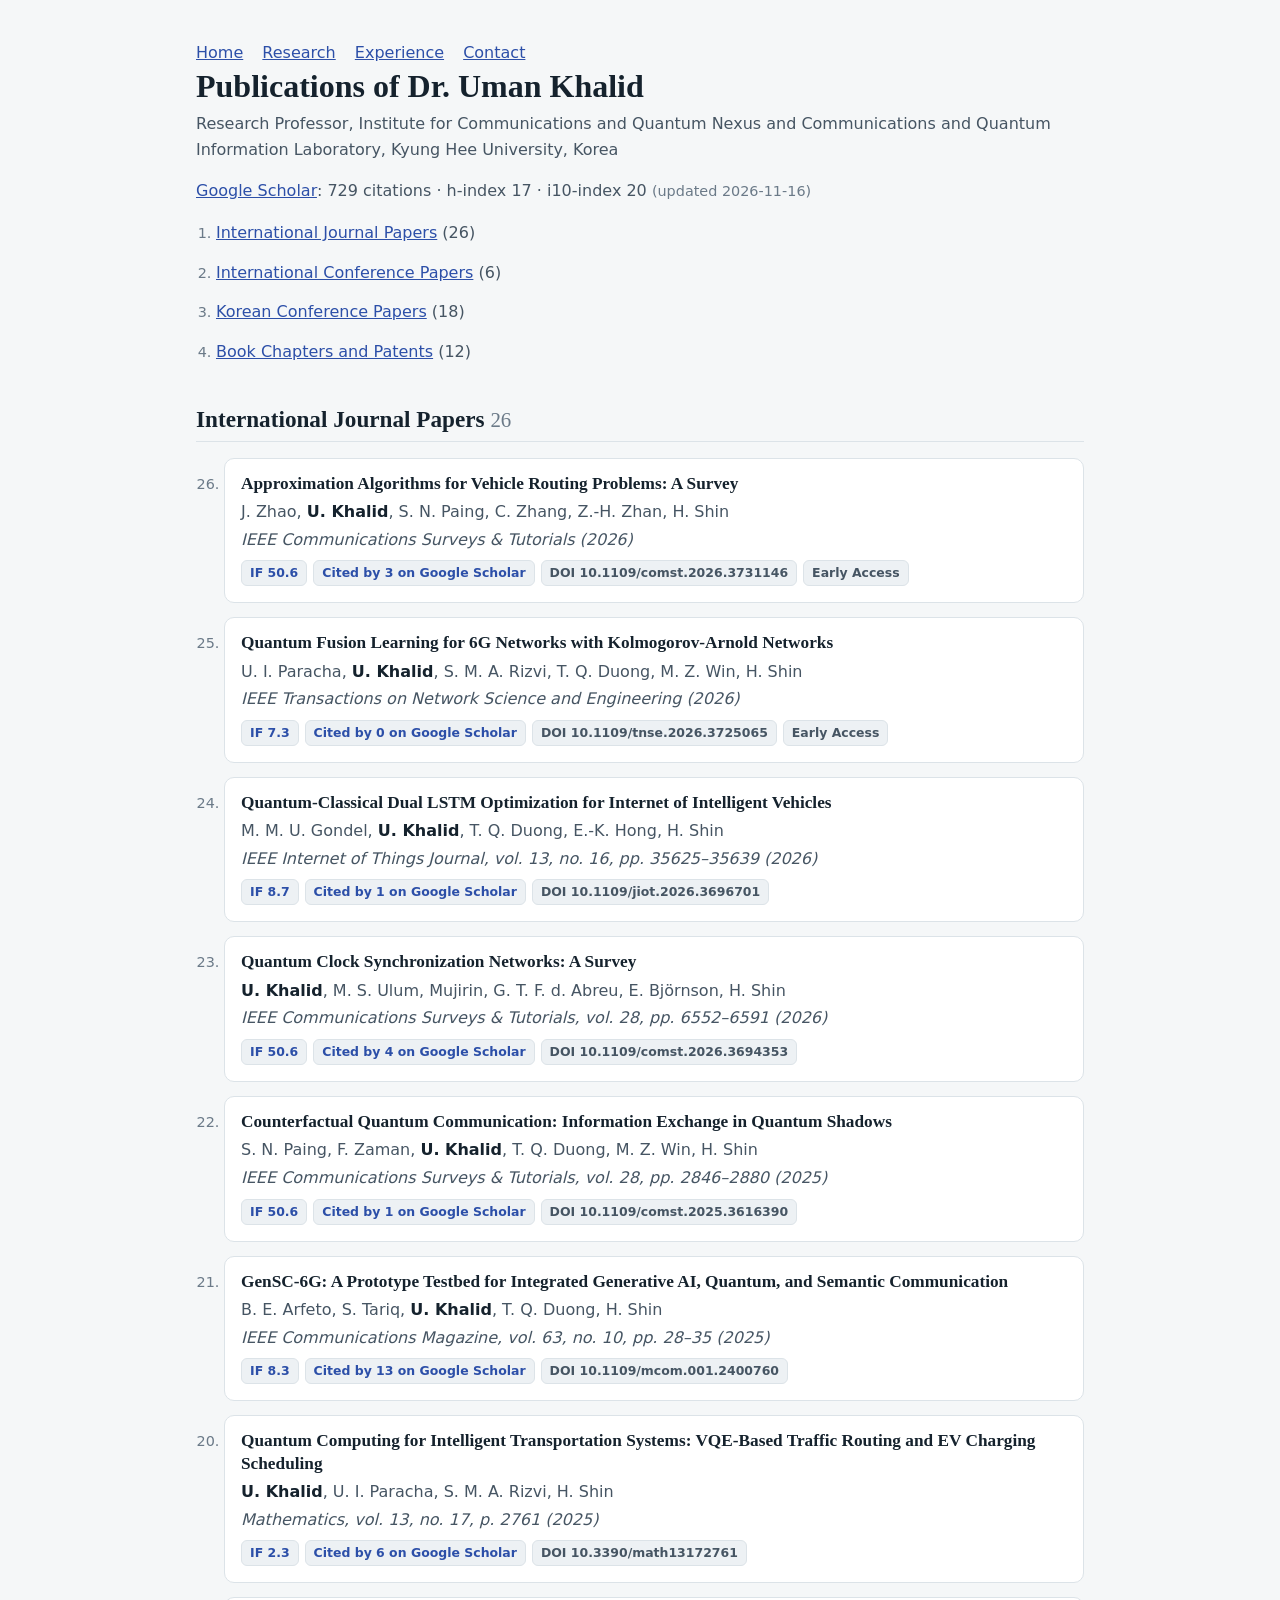
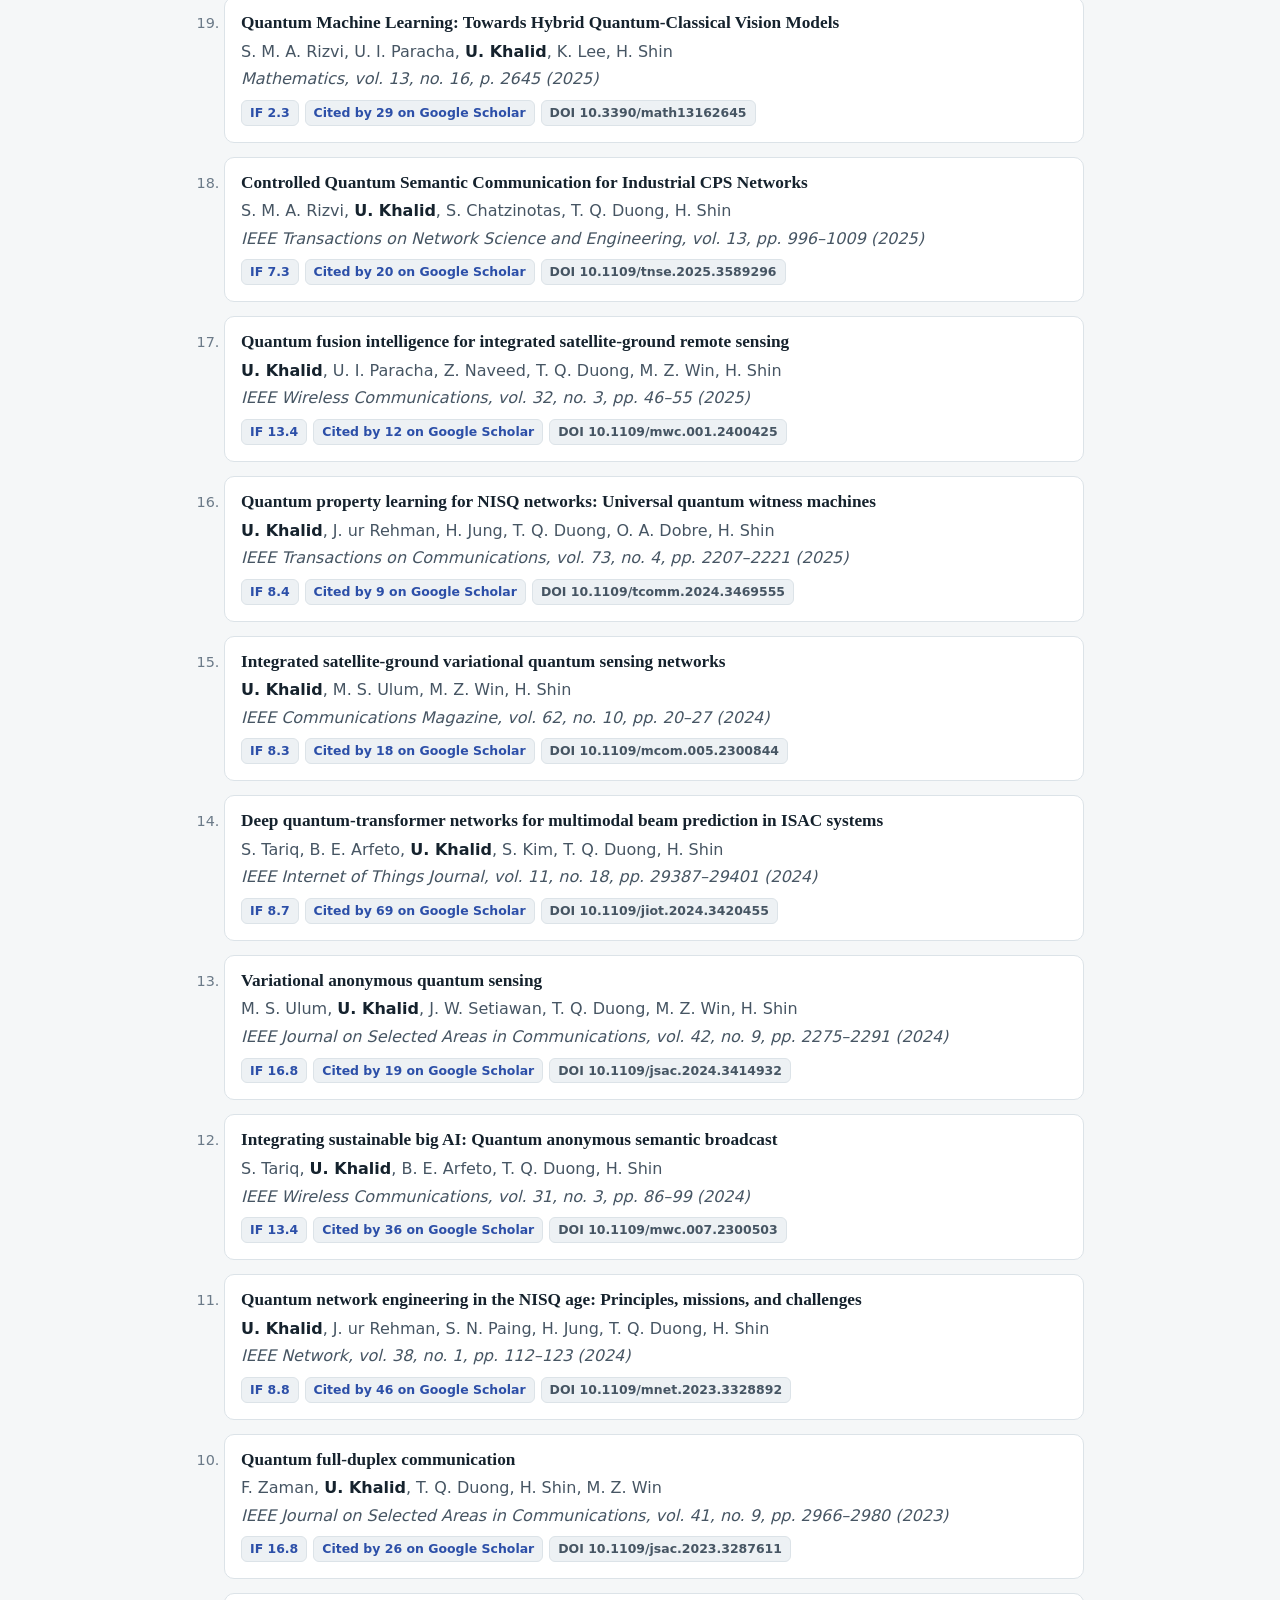
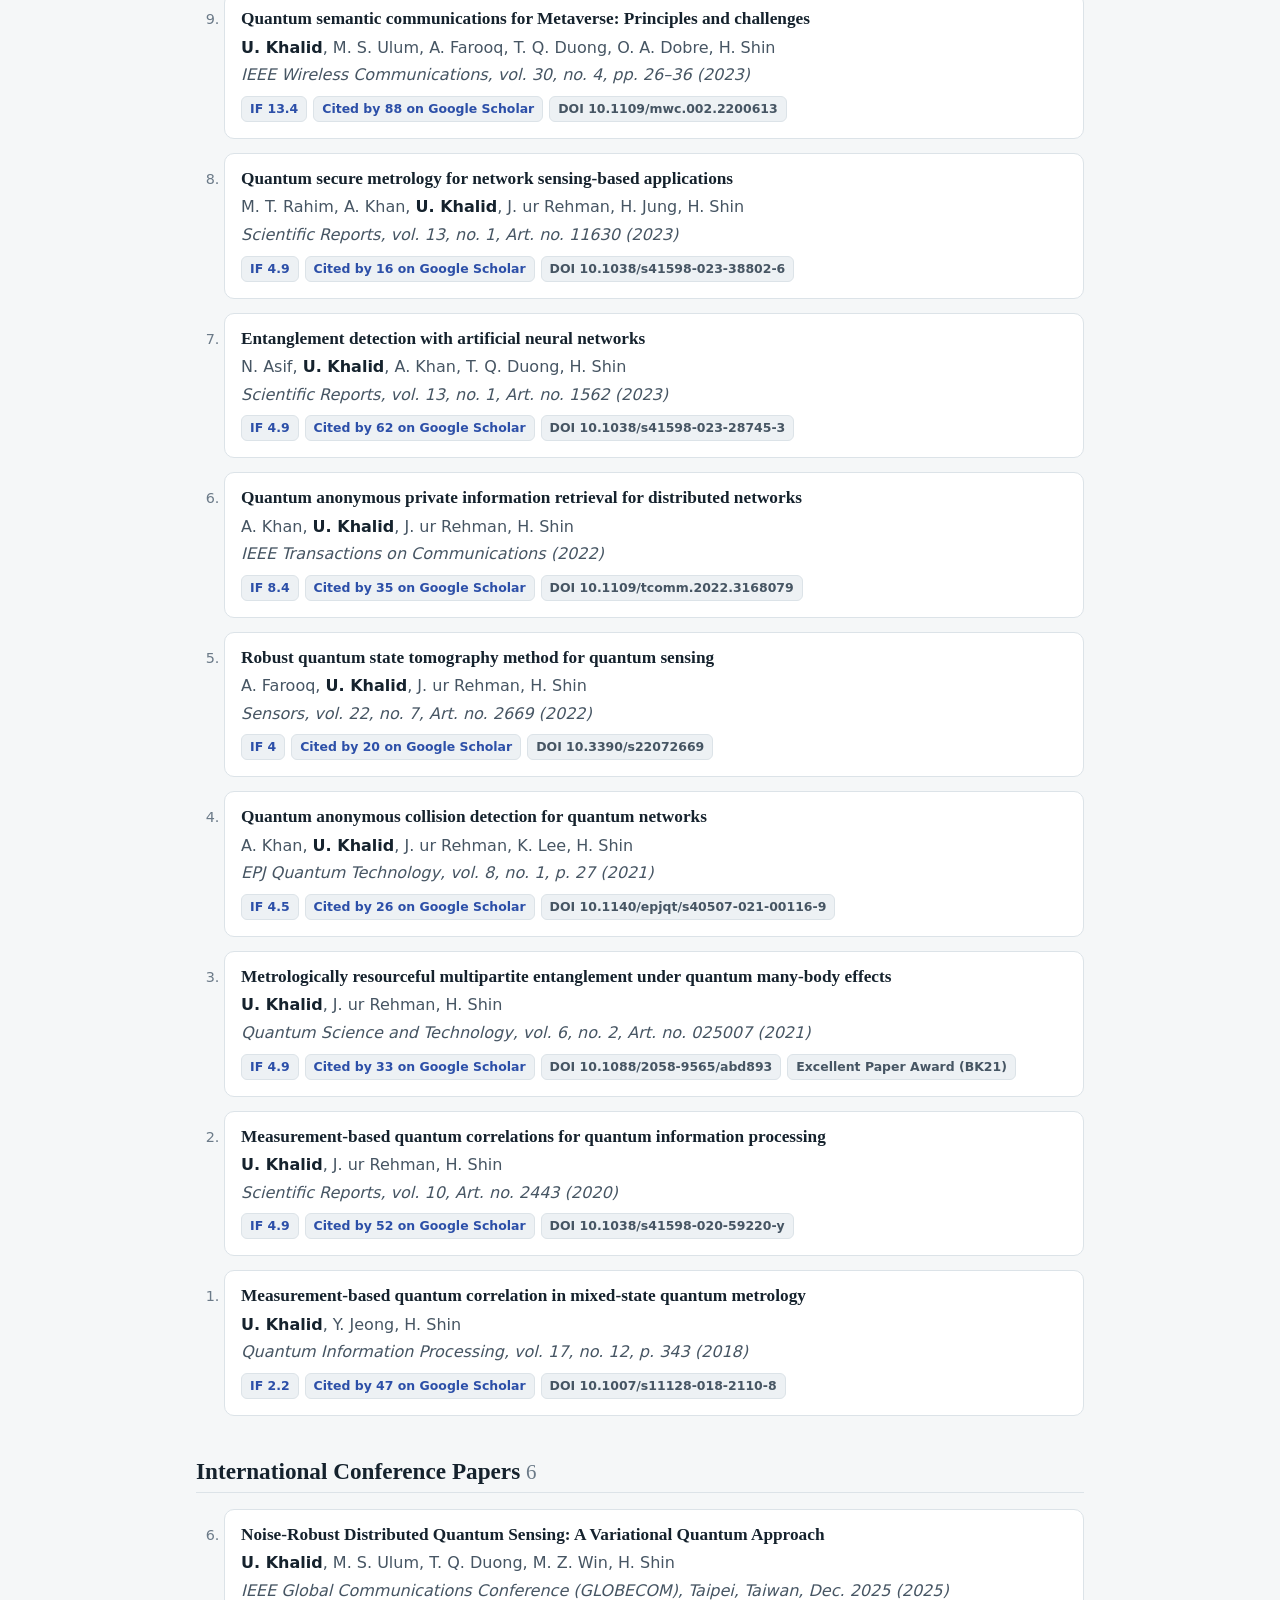
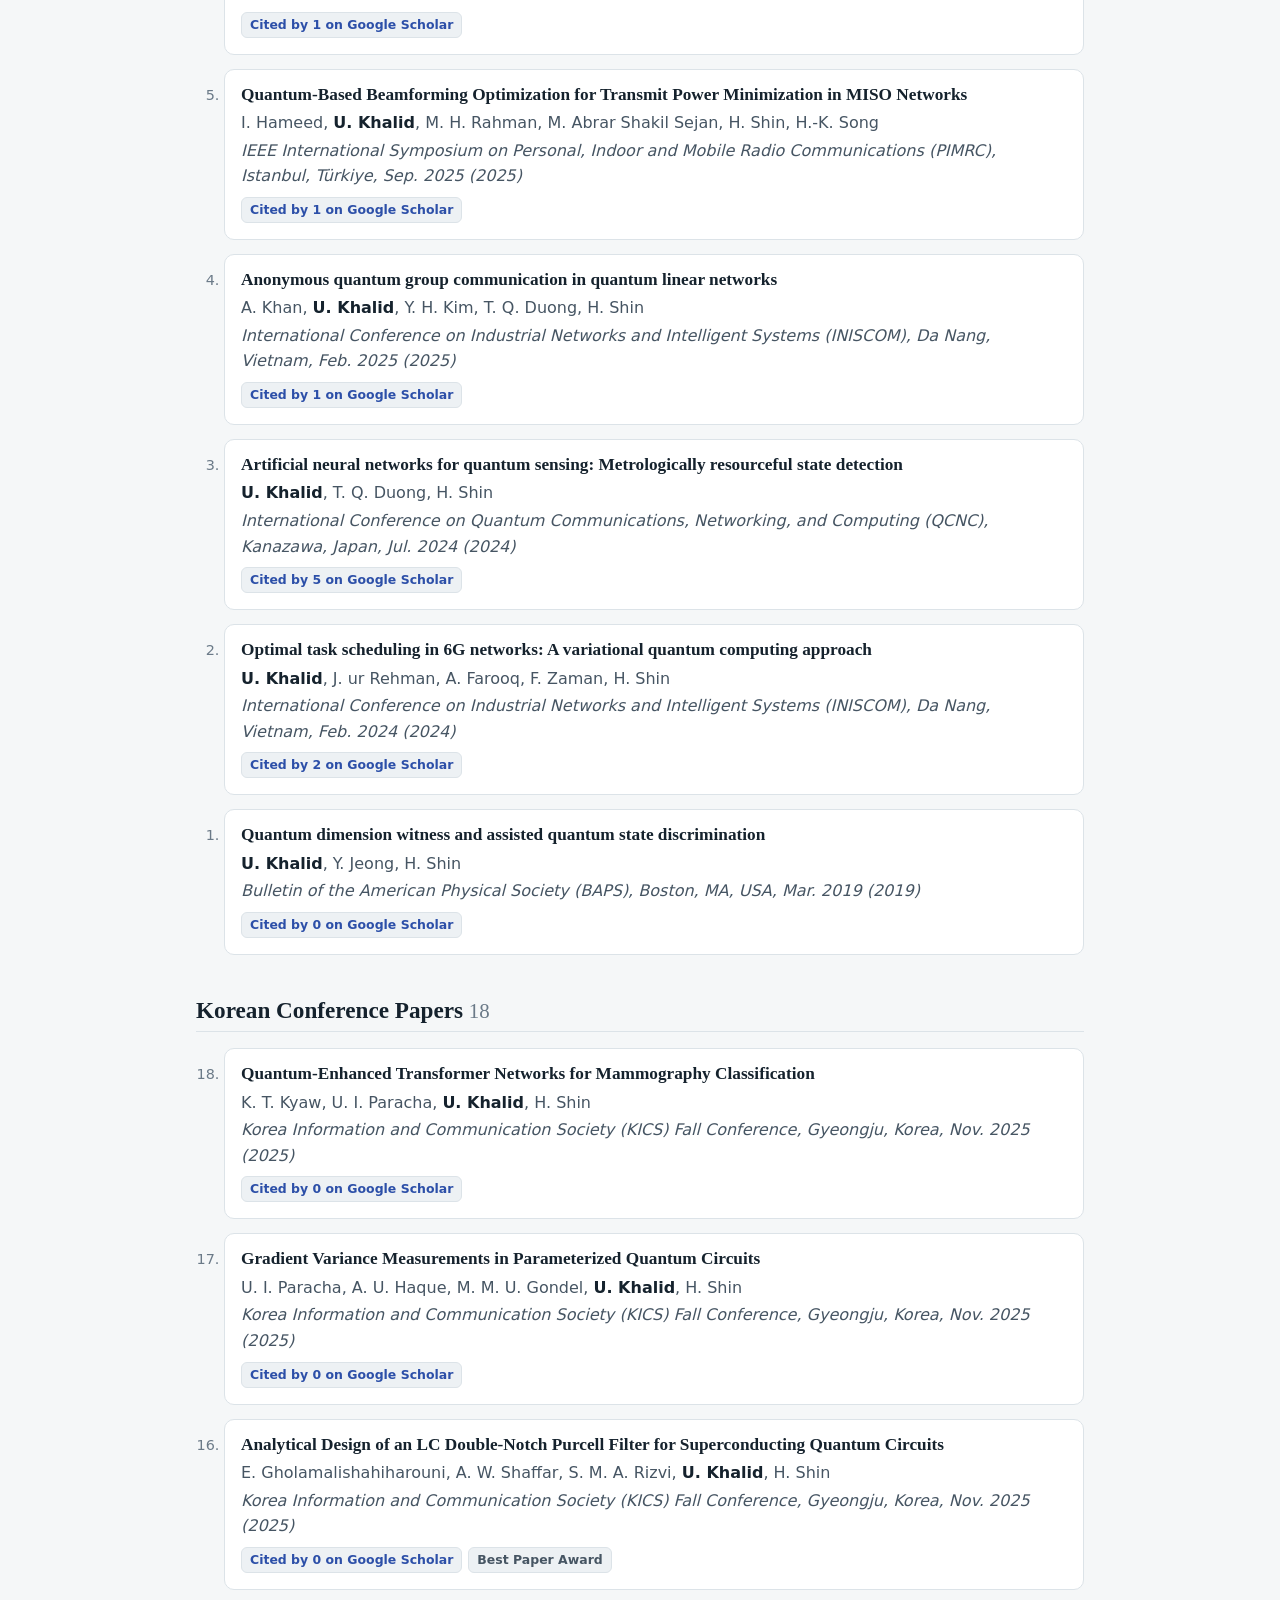
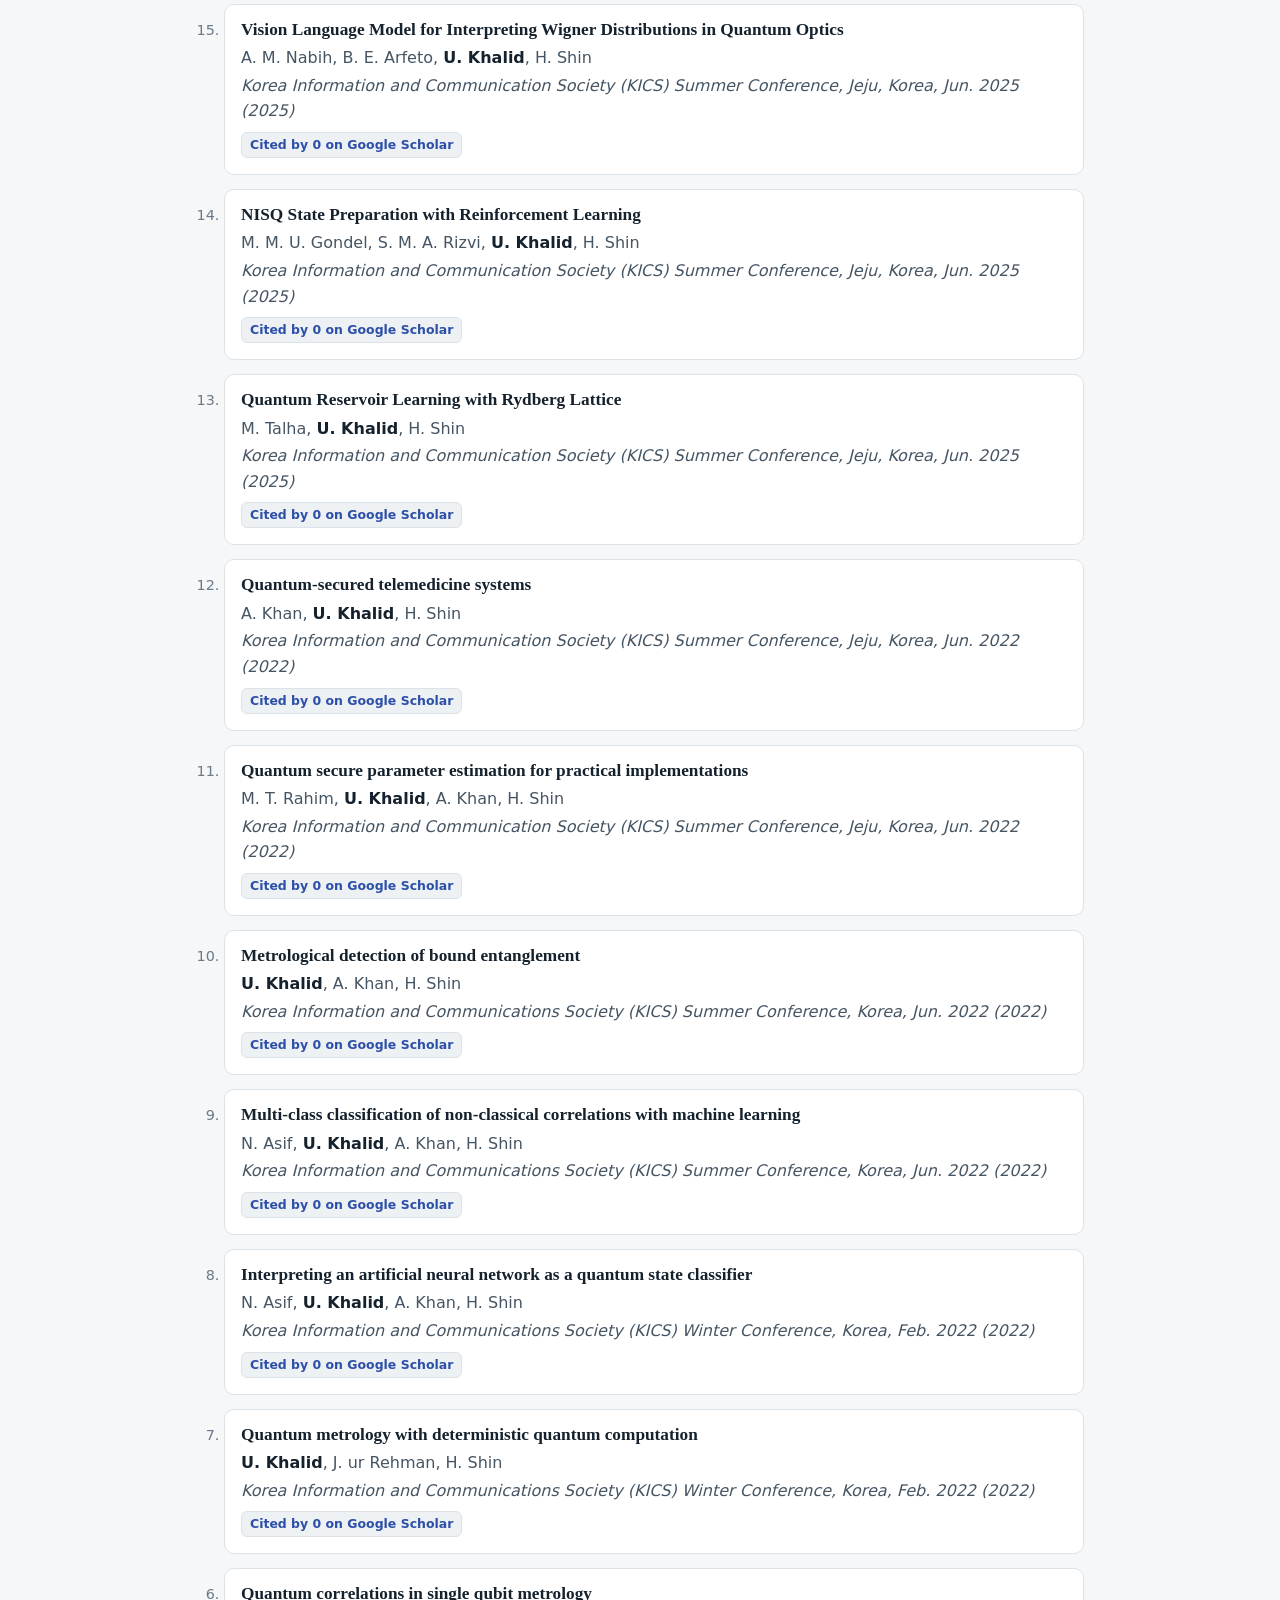
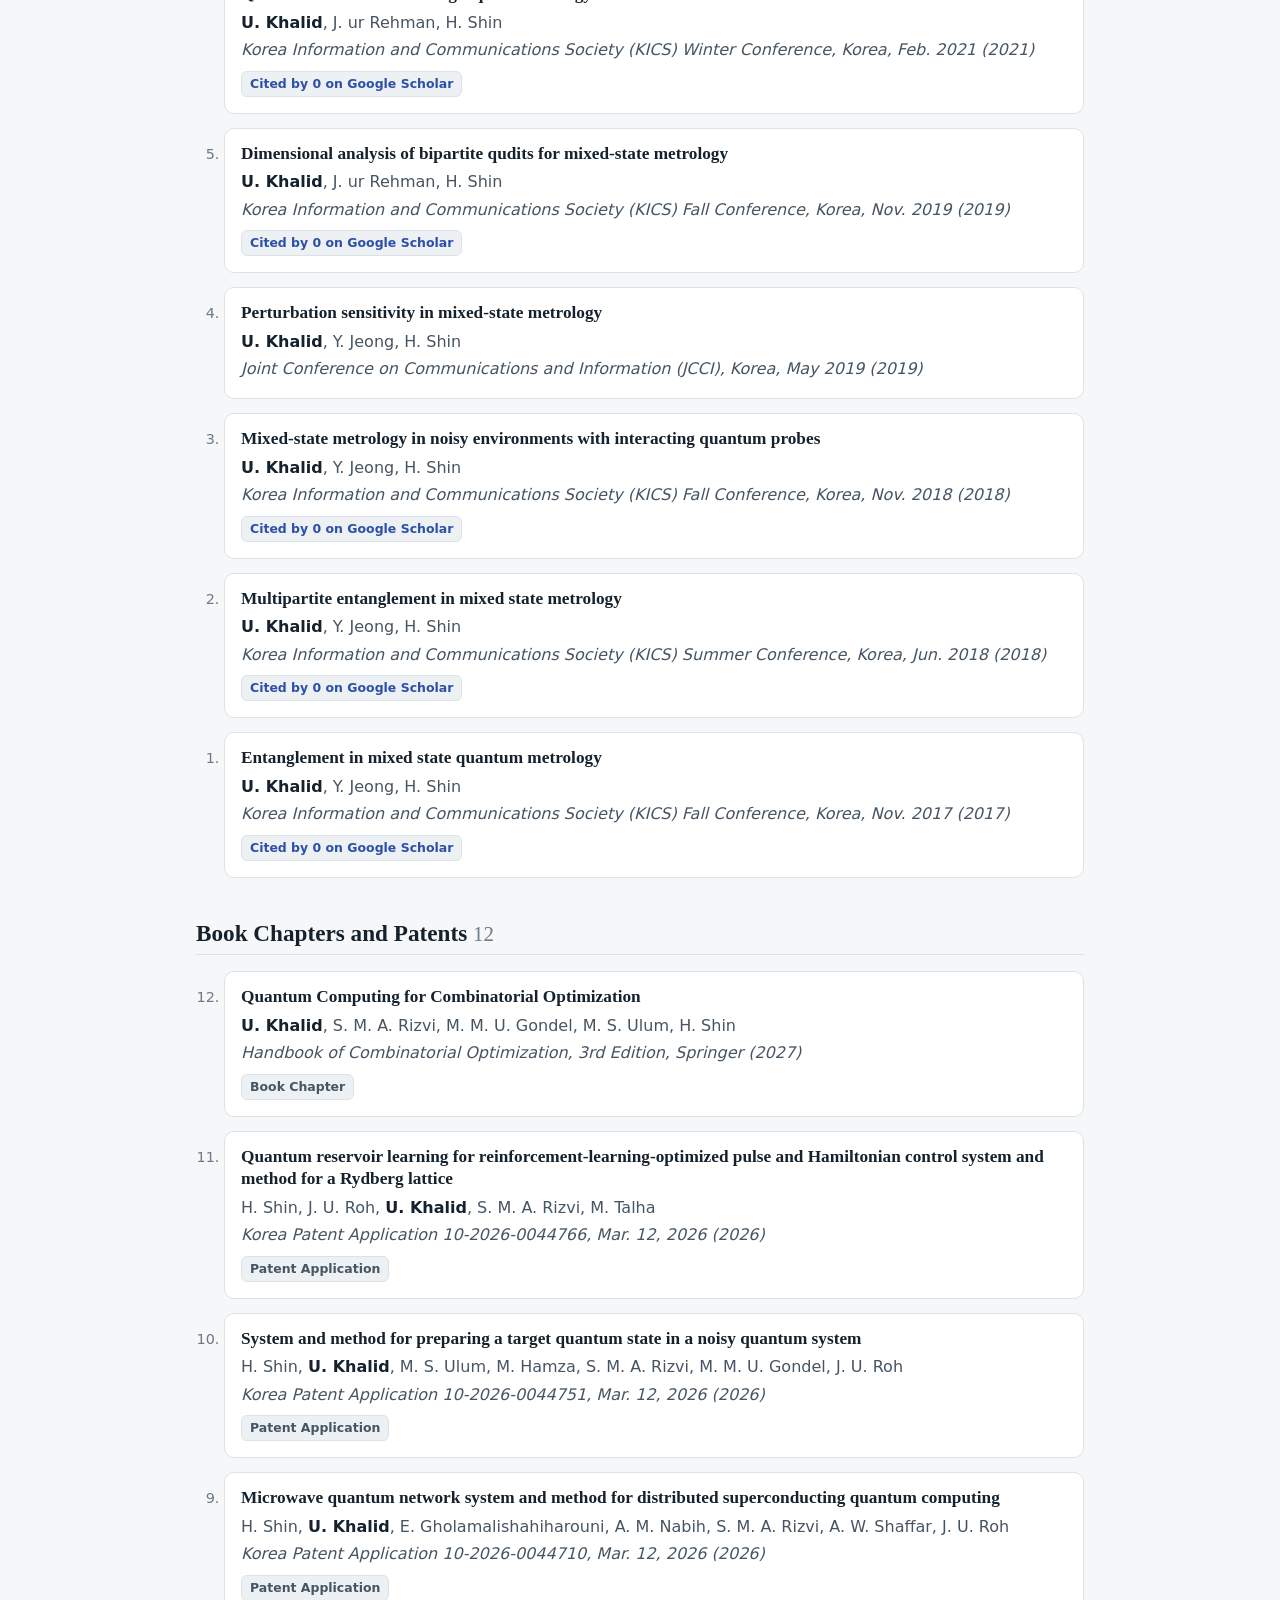
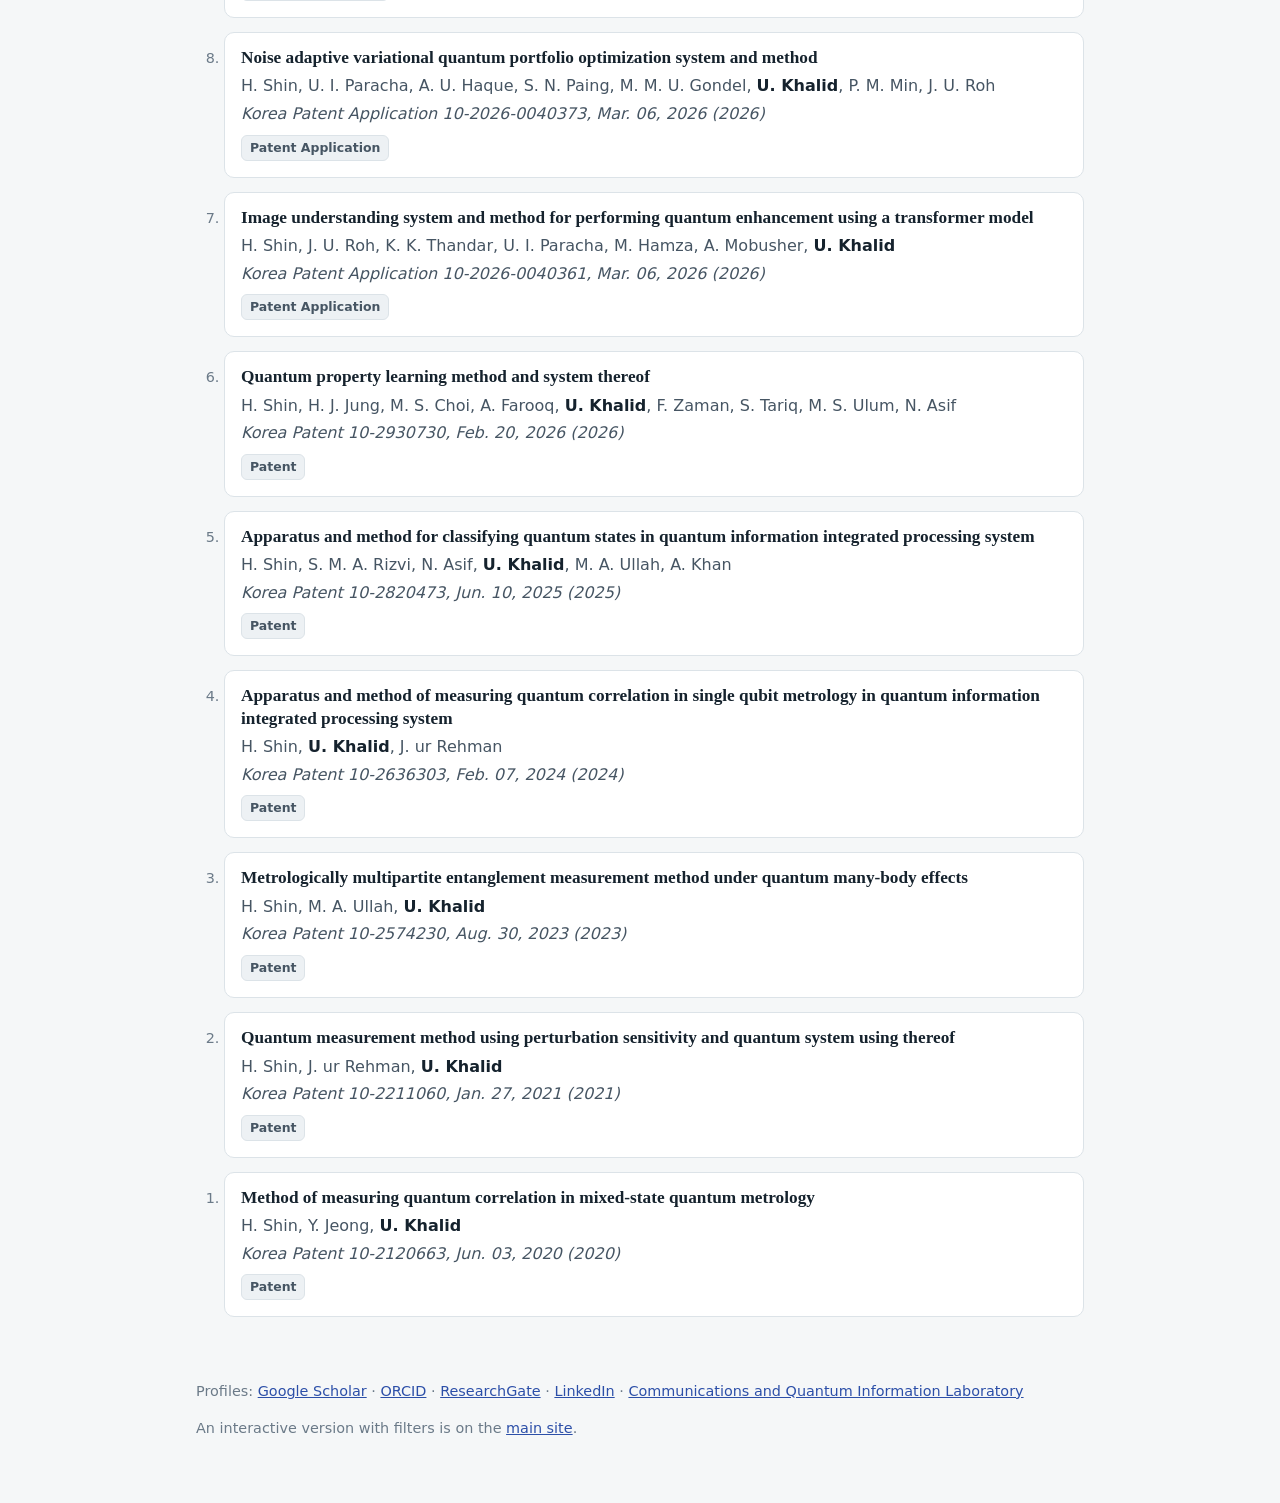
==== commit cd94c9a9: "Merge branch 'main' of https://github.com/umankhalid/umankhalid.github.io" ====
--- a/publications/index.html
+++ b/publications/index.html
@@ -45,7 +45,7 @@
       "mainEntity": {
         "@id": "https://umankhalid.github.io/publications/#list"
       },
-      "dateModified": "2026-11-01"
+      "dateModified": "2026-11-16"
     },
     {
       "@type": "Person",
@@ -2041,7 +2041,7 @@
     <h1>Publications of Dr. Uman Khalid</h1>
     <p class="role">Research Professor, Institute for Communications and Quantum Nexus and Communications and Quantum Information Laboratory, Kyung Hee University, Korea</p>
     <p class="metrics"><a href="https://scholar.google.com/citations?user=CyVQHYEAAAAJ&amp;hl=en" rel="me noopener">Google Scholar</a>:
-        713 citations &middot; h-index 17 &middot; i10-index 20 <span class="muted">(updated 2026-11-01)</span></p>
+        729 citations &middot; h-index 17 &middot; i10-index 20 <span class="muted">(updated 2026-11-16)</span></p>
     <ol class="toc">
           <li><a href="#journals">International Journal Papers</a> (26)</li>
           <li><a href="#conferences">International Conference Papers</a> (6)</li>
@@ -2059,7 +2059,7 @@
             <h3><a href="https://doi.org/10.1109/comst.2026.3731146" rel="noopener">Approximation Algorithms for Vehicle Routing Problems: A Survey</a></h3>
             <p class="authors">J. Zhao, <strong>U. Khalid</strong>, S. N. Paing, C. Zhang, Z.-H. Zhan, H. Shin</p>
             <p class="venue">IEEE Communications Surveys &amp; Tutorials (2026)</p>
-            <p class="chips"><span class="chip chip-if">IF 50.6</span> <a class="chip chip-scholar" href="https://scholar.google.com/citations?view_op=view_citation&amp;hl=en&amp;user=CyVQHYEAAAAJ&amp;citation_for_view=CyVQHYEAAAAJ:ns9cj8rnVeAC" rel="noopener">Cited by 0 on Google Scholar</a> <a class="chip chip-doi" href="https://doi.org/10.1109/comst.2026.3731146" rel="noopener">DOI 10.1109/comst.2026.3731146</a> <span class="chip">Early Access</span></p>
+            <p class="chips"><span class="chip chip-if">IF 50.6</span> <a class="chip chip-scholar" href="https://scholar.google.com/scholar?oi=bibs&amp;hl=en&amp;cites=6719628023694411252" rel="noopener">Cited by 3 on Google Scholar</a> <a class="chip chip-doi" href="https://doi.org/10.1109/comst.2026.3731146" rel="noopener">DOI 10.1109/comst.2026.3731146</a> <span class="chip">Early Access</span></p>
           </article>
         </li>
         <li>
@@ -2099,7 +2099,7 @@
             <h3><a href="https://doi.org/10.1109/mcom.001.2400760" rel="noopener">GenSC-6G: A Prototype Testbed for Integrated Generative AI, Quantum, and Semantic Communication</a></h3>
             <p class="authors">B. E. Arfeto, S. Tariq, <strong>U. Khalid</strong>, T. Q. Duong, H. Shin</p>
             <p class="venue">IEEE Communications Magazine, vol. 63, no. 10, pp. 28–35 (2025)</p>
-            <p class="chips"><span class="chip chip-if">IF 8.3</span> <a class="chip chip-scholar" href="https://scholar.google.com/scholar?oi=bibs&amp;hl=en&amp;cites=17954166618698853175" rel="noopener">Cited by 12 on Google Scholar</a> <a class="chip chip-doi" href="https://doi.org/10.1109/mcom.001.2400760" rel="noopener">DOI 10.1109/mcom.001.2400760</a></p>
+            <p class="chips"><span class="chip chip-if">IF 8.3</span> <a class="chip chip-scholar" href="https://scholar.google.com/scholar?oi=bibs&amp;hl=en&amp;cites=17954166618698853175" rel="noopener">Cited by 13 on Google Scholar</a> <a class="chip chip-doi" href="https://doi.org/10.1109/mcom.001.2400760" rel="noopener">DOI 10.1109/mcom.001.2400760</a></p>
           </article>
         </li>
         <li>
@@ -2107,7 +2107,7 @@
             <h3><a href="https://doi.org/10.3390/math13172761" rel="noopener">Quantum Computing for Intelligent Transportation Systems: VQE-Based Traffic Routing and EV Charging Scheduling</a></h3>
             <p class="authors"><strong>U. Khalid</strong>, U. I. Paracha, S. M. A. Rizvi, H. Shin</p>
             <p class="venue">Mathematics, vol. 13, no. 17, p. 2761 (2025)</p>
-            <p class="chips"><span class="chip chip-if">IF 2.3</span> <a class="chip chip-scholar" href="https://scholar.google.com/scholar?oi=bibs&amp;hl=en&amp;cites=6624657522613986046" rel="noopener">Cited by 5 on Google Scholar</a> <a class="chip chip-doi" href="https://doi.org/10.3390/math13172761" rel="noopener">DOI 10.3390/math13172761</a></p>
+            <p class="chips"><span class="chip chip-if">IF 2.3</span> <a class="chip chip-scholar" href="https://scholar.google.com/scholar?oi=bibs&amp;hl=en&amp;cites=6624657522613986046" rel="noopener">Cited by 6 on Google Scholar</a> <a class="chip chip-doi" href="https://doi.org/10.3390/math13172761" rel="noopener">DOI 10.3390/math13172761</a></p>
           </article>
         </li>
         <li>
@@ -2123,7 +2123,7 @@
             <h3><a href="https://doi.org/10.1109/tnse.2025.3589296" rel="noopener">Controlled Quantum Semantic Communication for Industrial CPS Networks</a></h3>
             <p class="authors">S. M. A. Rizvi, <strong>U. Khalid</strong>, S. Chatzinotas, T. Q. Duong, H. Shin</p>
             <p class="venue">IEEE Transactions on Network Science and Engineering, vol. 13, pp. 996–1009 (2025)</p>
-            <p class="chips"><span class="chip chip-if">IF 7.3</span> <a class="chip chip-scholar" href="https://scholar.google.com/scholar?oi=bibs&amp;hl=en&amp;cites=17304432721047223311" rel="noopener">Cited by 19 on Google Scholar</a> <a class="chip chip-doi" href="https://doi.org/10.1109/tnse.2025.3589296" rel="noopener">DOI 10.1109/tnse.2025.3589296</a></p>
+            <p class="chips"><span class="chip chip-if">IF 7.3</span> <a class="chip chip-scholar" href="https://scholar.google.com/scholar?oi=bibs&amp;hl=en&amp;cites=17304432721047223311" rel="noopener">Cited by 20 on Google Scholar</a> <a class="chip chip-doi" href="https://doi.org/10.1109/tnse.2025.3589296" rel="noopener">DOI 10.1109/tnse.2025.3589296</a></p>
           </article>
         </li>
         <li>
@@ -2131,7 +2131,7 @@
             <h3><a href="https://doi.org/10.1109/mwc.001.2400425" rel="noopener">Quantum fusion intelligence for integrated satellite-ground remote sensing</a></h3>
             <p class="authors"><strong>U. Khalid</strong>, U. I. Paracha, Z. Naveed, T. Q. Duong, M. Z. Win, H. Shin</p>
             <p class="venue">IEEE Wireless Communications, vol. 32, no. 3, pp. 46–55 (2025)</p>
-            <p class="chips"><span class="chip chip-if">IF 13.4</span> <a class="chip chip-scholar" href="https://scholar.google.com/scholar?oi=bibs&amp;hl=en&amp;cites=2819258606403007717" rel="noopener">Cited by 11 on Google Scholar</a> <a class="chip chip-doi" href="https://doi.org/10.1109/mwc.001.2400425" rel="noopener">DOI 10.1109/mwc.001.2400425</a></p>
+            <p class="chips"><span class="chip chip-if">IF 13.4</span> <a class="chip chip-scholar" href="https://scholar.google.com/scholar?oi=bibs&amp;hl=en&amp;cites=2819258606403007717" rel="noopener">Cited by 12 on Google Scholar</a> <a class="chip chip-doi" href="https://doi.org/10.1109/mwc.001.2400425" rel="noopener">DOI 10.1109/mwc.001.2400425</a></p>
           </article>
         </li>
         <li>
@@ -2147,7 +2147,7 @@
             <h3><a href="https://doi.org/10.1109/mcom.005.2300844" rel="noopener">Integrated satellite-ground variational quantum sensing networks</a></h3>
             <p class="authors"><strong>U. Khalid</strong>, M. S. Ulum, M. Z. Win, H. Shin</p>
             <p class="venue">IEEE Communications Magazine, vol. 62, no. 10, pp. 20–27 (2024)</p>
-            <p class="chips"><span class="chip chip-if">IF 8.3</span> <a class="chip chip-scholar" href="https://scholar.google.com/scholar?oi=bibs&amp;hl=en&amp;cites=320613285369309683" rel="noopener">Cited by 17 on Google Scholar</a> <a class="chip chip-doi" href="https://doi.org/10.1109/mcom.005.2300844" rel="noopener">DOI 10.1109/mcom.005.2300844</a></p>
+            <p class="chips"><span class="chip chip-if">IF 8.3</span> <a class="chip chip-scholar" href="https://scholar.google.com/scholar?oi=bibs&amp;hl=en&amp;cites=320613285369309683" rel="noopener">Cited by 18 on Google Scholar</a> <a class="chip chip-doi" href="https://doi.org/10.1109/mcom.005.2300844" rel="noopener">DOI 10.1109/mcom.005.2300844</a></p>
           </article>
         </li>
         <li>
@@ -2155,7 +2155,7 @@
             <h3><a href="https://doi.org/10.1109/jiot.2024.3420455" rel="noopener">Deep quantum-transformer networks for multimodal beam prediction in ISAC systems</a></h3>
             <p class="authors">S. Tariq, B. E. Arfeto, <strong>U. Khalid</strong>, S. Kim, T. Q. Duong, H. Shin</p>
             <p class="venue">IEEE Internet of Things Journal, vol. 11, no. 18, pp. 29387–29401 (2024)</p>
-            <p class="chips"><span class="chip chip-if">IF 8.7</span> <a class="chip chip-scholar" href="https://scholar.google.com/scholar?oi=bibs&amp;hl=en&amp;cites=382919852487303932" rel="noopener">Cited by 67 on Google Scholar</a> <a class="chip chip-doi" href="https://doi.org/10.1109/jiot.2024.3420455" rel="noopener">DOI 10.1109/jiot.2024.3420455</a></p>
+            <p class="chips"><span class="chip chip-if">IF 8.7</span> <a class="chip chip-scholar" href="https://scholar.google.com/scholar?oi=bibs&amp;hl=en&amp;cites=382919852487303932" rel="noopener">Cited by 69 on Google Scholar</a> <a class="chip chip-doi" href="https://doi.org/10.1109/jiot.2024.3420455" rel="noopener">DOI 10.1109/jiot.2024.3420455</a></p>
           </article>
         </li>
         <li>
@@ -2163,7 +2163,7 @@
             <h3><a href="https://doi.org/10.1109/jsac.2024.3414932" rel="noopener">Variational anonymous quantum sensing</a></h3>
             <p class="authors">M. S. Ulum, <strong>U. Khalid</strong>, J. W. Setiawan, T. Q. Duong, M. Z. Win, H. Shin</p>
             <p class="venue">IEEE Journal on Selected Areas in Communications, vol. 42, no. 9, pp. 2275–2291 (2024)</p>
-            <p class="chips"><span class="chip chip-if">IF 16.8</span> <a class="chip chip-scholar" href="https://scholar.google.com/scholar?oi=bibs&amp;hl=en&amp;cites=7638402869441597943" rel="noopener">Cited by 17 on Google Scholar</a> <a class="chip chip-doi" href="https://doi.org/10.1109/jsac.2024.3414932" rel="noopener">DOI 10.1109/jsac.2024.3414932</a></p>
+            <p class="chips"><span class="chip chip-if">IF 16.8</span> <a class="chip chip-scholar" href="https://scholar.google.com/scholar?oi=bibs&amp;hl=en&amp;cites=7638402869441597943" rel="noopener">Cited by 19 on Google Scholar</a> <a class="chip chip-doi" href="https://doi.org/10.1109/jsac.2024.3414932" rel="noopener">DOI 10.1109/jsac.2024.3414932</a></p>
           </article>
         </li>
         <li>
@@ -2171,7 +2171,7 @@
             <h3><a href="https://doi.org/10.1109/mwc.007.2300503" rel="noopener">Integrating sustainable big AI: Quantum anonymous semantic broadcast</a></h3>
             <p class="authors">S. Tariq, <strong>U. Khalid</strong>, B. E. Arfeto, T. Q. Duong, H. Shin</p>
             <p class="venue">IEEE Wireless Communications, vol. 31, no. 3, pp. 86–99 (2024)</p>
-            <p class="chips"><span class="chip chip-if">IF 13.4</span> <a class="chip chip-scholar" href="https://scholar.google.com/scholar?oi=bibs&amp;hl=en&amp;cites=16137405951841495887" rel="noopener">Cited by 35 on Google Scholar</a> <a class="chip chip-doi" href="https://doi.org/10.1109/mwc.007.2300503" rel="noopener">DOI 10.1109/mwc.007.2300503</a></p>
+            <p class="chips"><span class="chip chip-if">IF 13.4</span> <a class="chip chip-scholar" href="https://scholar.google.com/scholar?oi=bibs&amp;hl=en&amp;cites=16137405951841495887" rel="noopener">Cited by 36 on Google Scholar</a> <a class="chip chip-doi" href="https://doi.org/10.1109/mwc.007.2300503" rel="noopener">DOI 10.1109/mwc.007.2300503</a></p>
           </article>
         </li>
         <li>
@@ -2179,7 +2179,7 @@
             <h3><a href="https://doi.org/10.1109/mnet.2023.3328892" rel="noopener">Quantum network engineering in the NISQ age: Principles, missions, and challenges</a></h3>
             <p class="authors"><strong>U. Khalid</strong>, J. ur Rehman, S. N. Paing, H. Jung, T. Q. Duong, H. Shin</p>
             <p class="venue">IEEE Network, vol. 38, no. 1, pp. 112–123 (2024)</p>
-            <p class="chips"><span class="chip chip-if">IF 8.8</span> <a class="chip chip-scholar" href="https://scholar.google.com/scholar?oi=bibs&amp;hl=en&amp;cites=14094563009143954507" rel="noopener">Cited by 45 on Google Scholar</a> <a class="chip chip-doi" href="https://doi.org/10.1109/mnet.2023.3328892" rel="noopener">DOI 10.1109/mnet.2023.3328892</a></p>
+            <p class="chips"><span class="chip chip-if">IF 8.8</span> <a class="chip chip-scholar" href="https://scholar.google.com/scholar?oi=bibs&amp;hl=en&amp;cites=14094563009143954507" rel="noopener">Cited by 46 on Google Scholar</a> <a class="chip chip-doi" href="https://doi.org/10.1109/mnet.2023.3328892" rel="noopener">DOI 10.1109/mnet.2023.3328892</a></p>
           </article>
         </li>
         <li>
@@ -2195,7 +2195,7 @@
             <h3><a href="https://doi.org/10.1109/mwc.002.2200613" rel="noopener">Quantum semantic communications for Metaverse: Principles and challenges</a></h3>
             <p class="authors"><strong>U. Khalid</strong>, M. S. Ulum, A. Farooq, T. Q. Duong, O. A. Dobre, H. Shin</p>
             <p class="venue">IEEE Wireless Communications, vol. 30, no. 4, pp. 26–36 (2023)</p>
-            <p class="chips"><span class="chip chip-if">IF 13.4</span> <a class="chip chip-scholar" href="https://scholar.google.com/scholar?oi=bibs&amp;hl=en&amp;cites=3045837014817825038" rel="noopener">Cited by 87 on Google Scholar</a> <a class="chip chip-doi" href="https://doi.org/10.1109/mwc.002.2200613" rel="noopener">DOI 10.1109/mwc.002.2200613</a></p>
+            <p class="chips"><span class="chip chip-if">IF 13.4</span> <a class="chip chip-scholar" href="https://scholar.google.com/scholar?oi=bibs&amp;hl=en&amp;cites=3045837014817825038" rel="noopener">Cited by 88 on Google Scholar</a> <a class="chip chip-doi" href="https://doi.org/10.1109/mwc.002.2200613" rel="noopener">DOI 10.1109/mwc.002.2200613</a></p>
           </article>
         </li>
         <li>
@@ -2211,7 +2211,7 @@
             <h3><a href="https://doi.org/10.1038/s41598-023-28745-3" rel="noopener">Entanglement detection with artificial neural networks</a></h3>
             <p class="authors">N. Asif, <strong>U. Khalid</strong>, A. Khan, T. Q. Duong, H. Shin</p>
             <p class="venue">Scientific Reports, vol. 13, no. 1, Art. no. 1562 (2023)</p>
-            <p class="chips"><span class="chip chip-if">IF 4.9</span> <a class="chip chip-scholar" href="https://scholar.google.com/scholar?oi=bibs&amp;hl=en&amp;cites=3326951486057277945" rel="noopener">Cited by 61 on Google Scholar</a> <a class="chip chip-doi" href="https://doi.org/10.1038/s41598-023-28745-3" rel="noopener">DOI 10.1038/s41598-023-28745-3</a></p>
+            <p class="chips"><span class="chip chip-if">IF 4.9</span> <a class="chip chip-scholar" href="https://scholar.google.com/scholar?oi=bibs&amp;hl=en&amp;cites=3326951486057277945" rel="noopener">Cited by 62 on Google Scholar</a> <a class="chip chip-doi" href="https://doi.org/10.1038/s41598-023-28745-3" rel="noopener">DOI 10.1038/s41598-023-28745-3</a></p>
           </article>
         </li>
         <li>
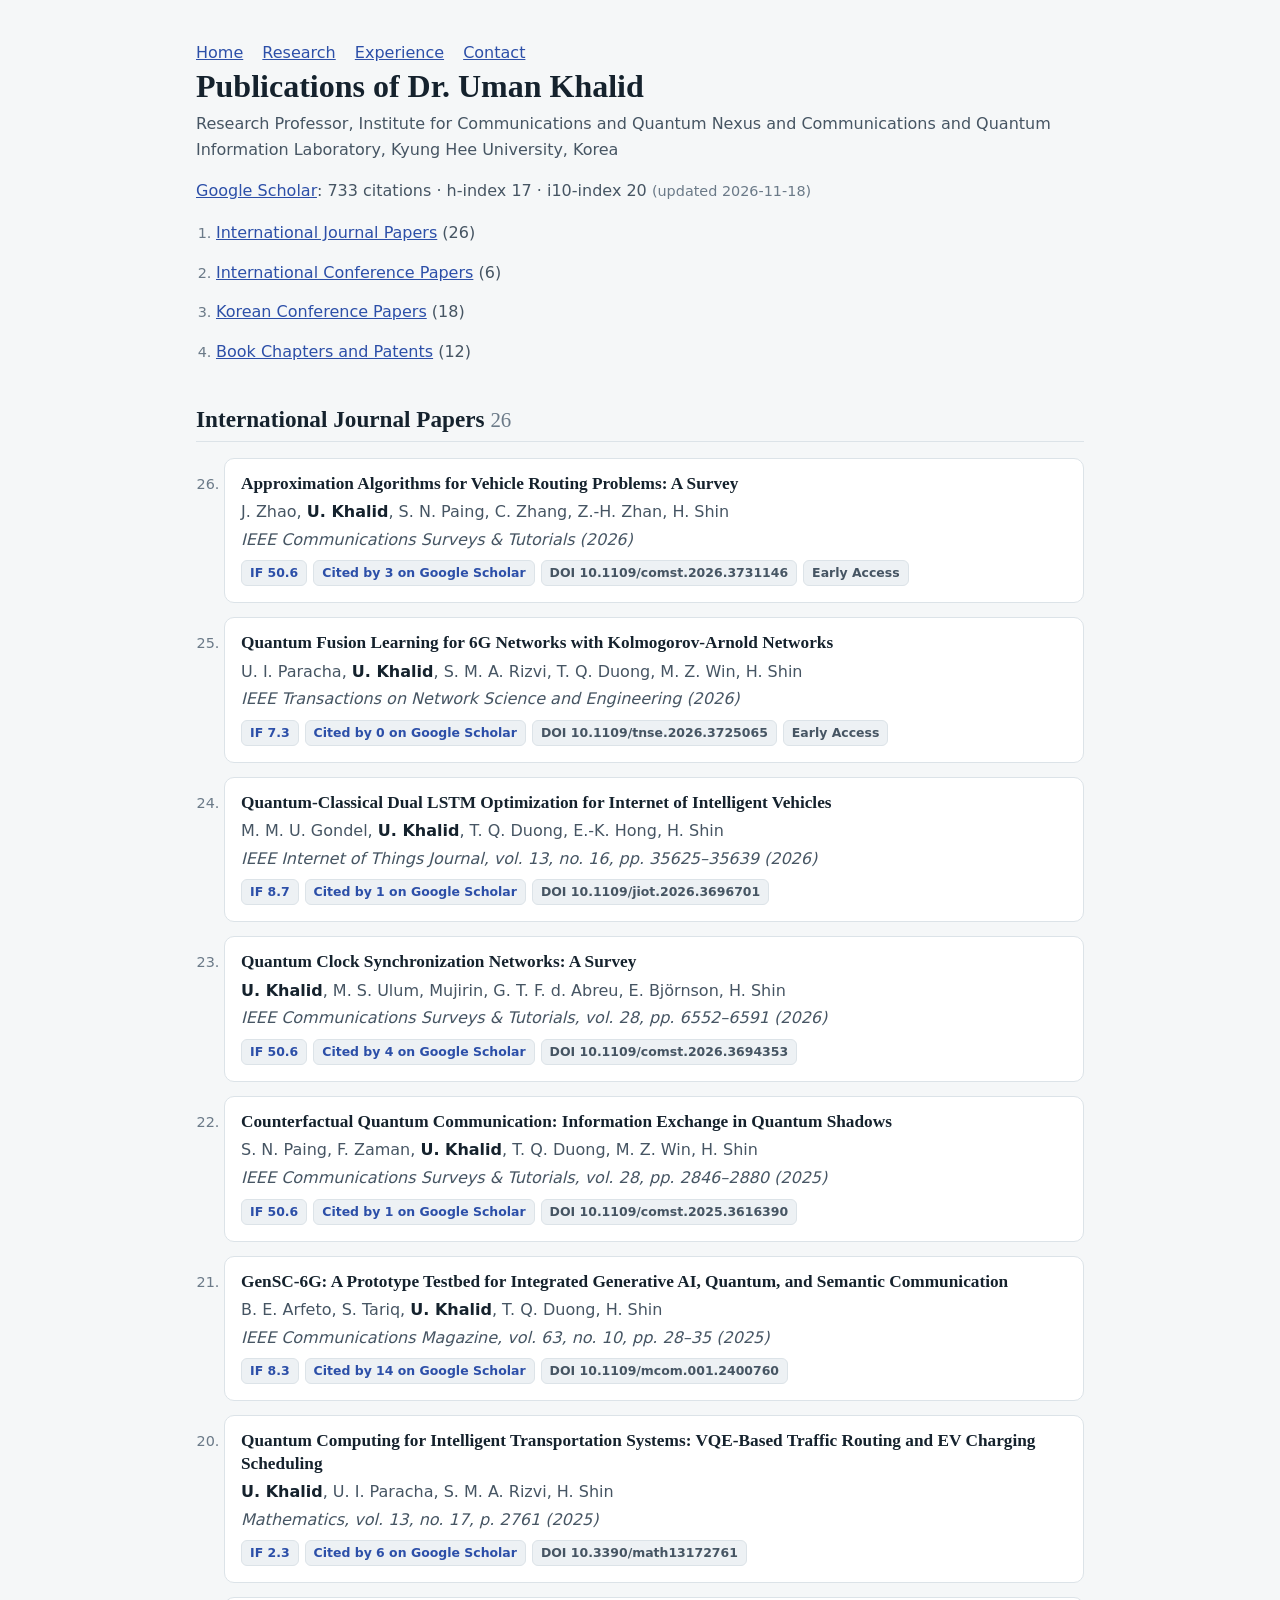
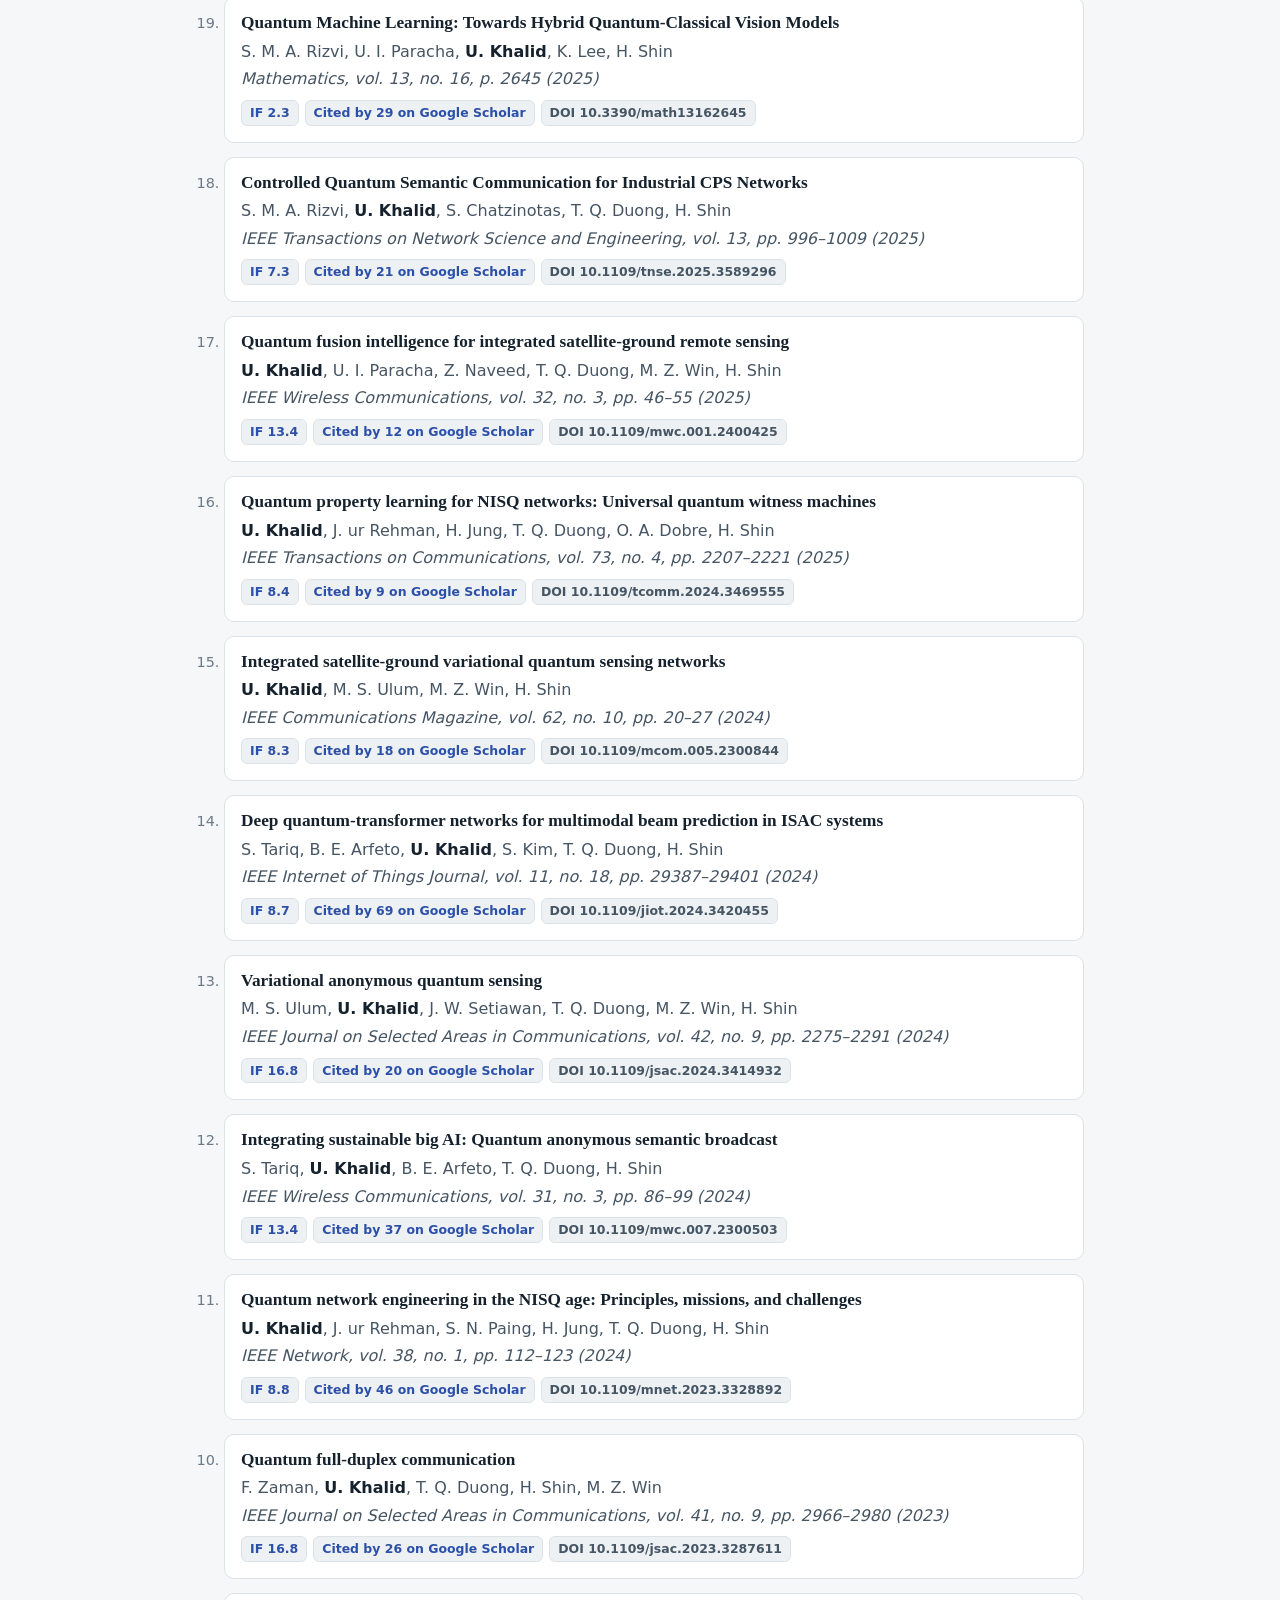
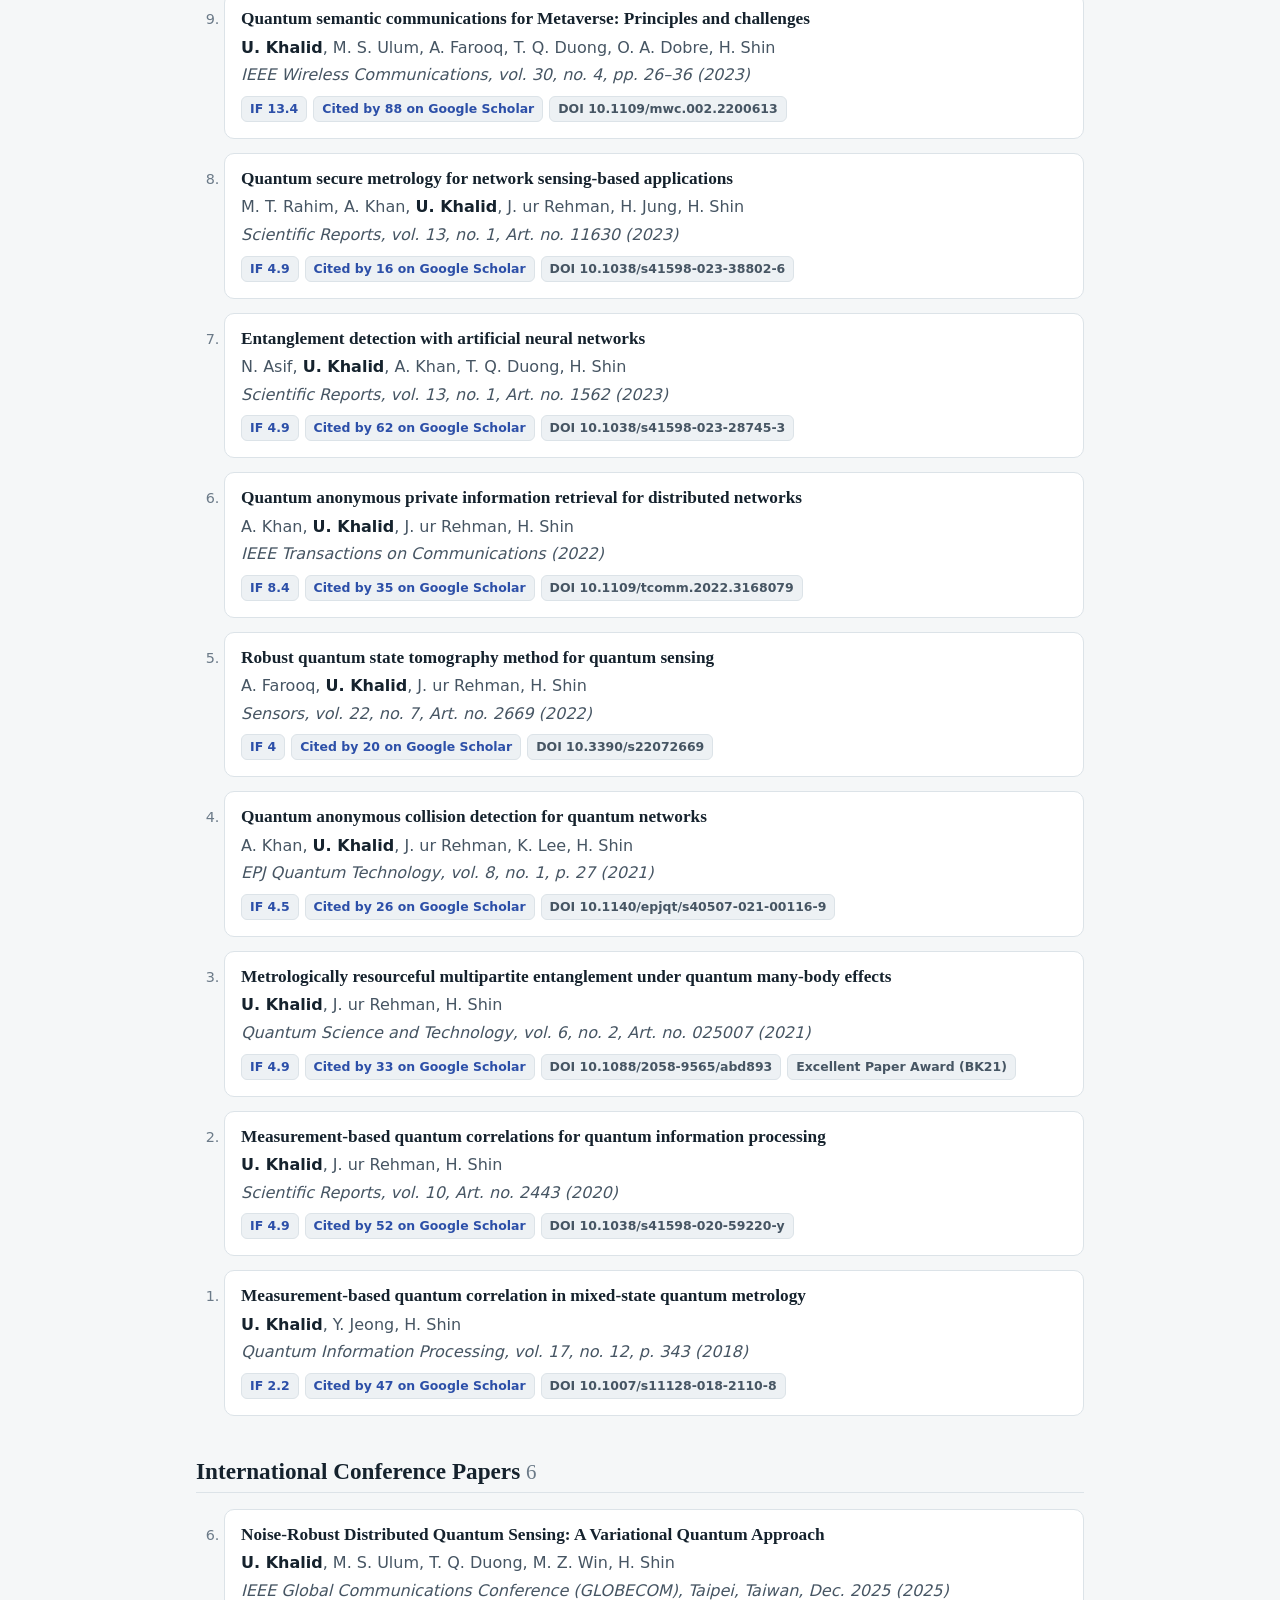
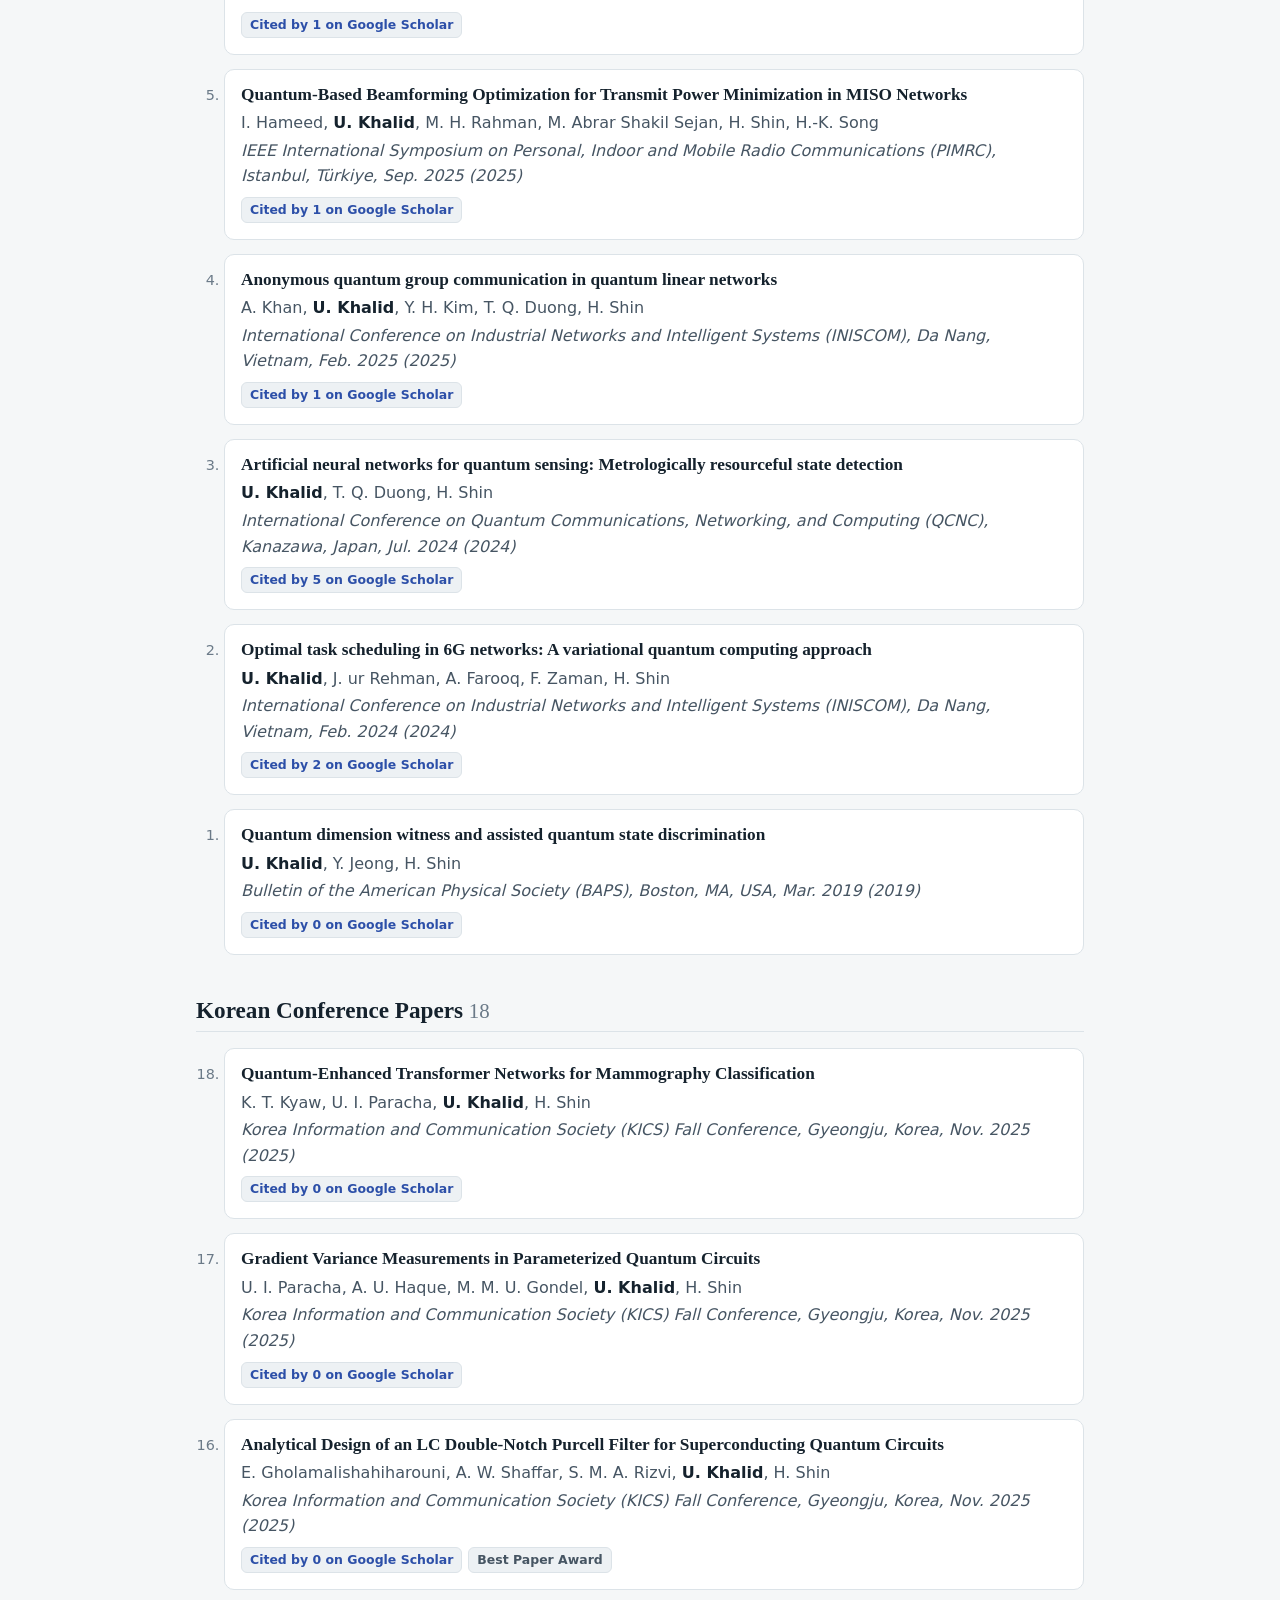
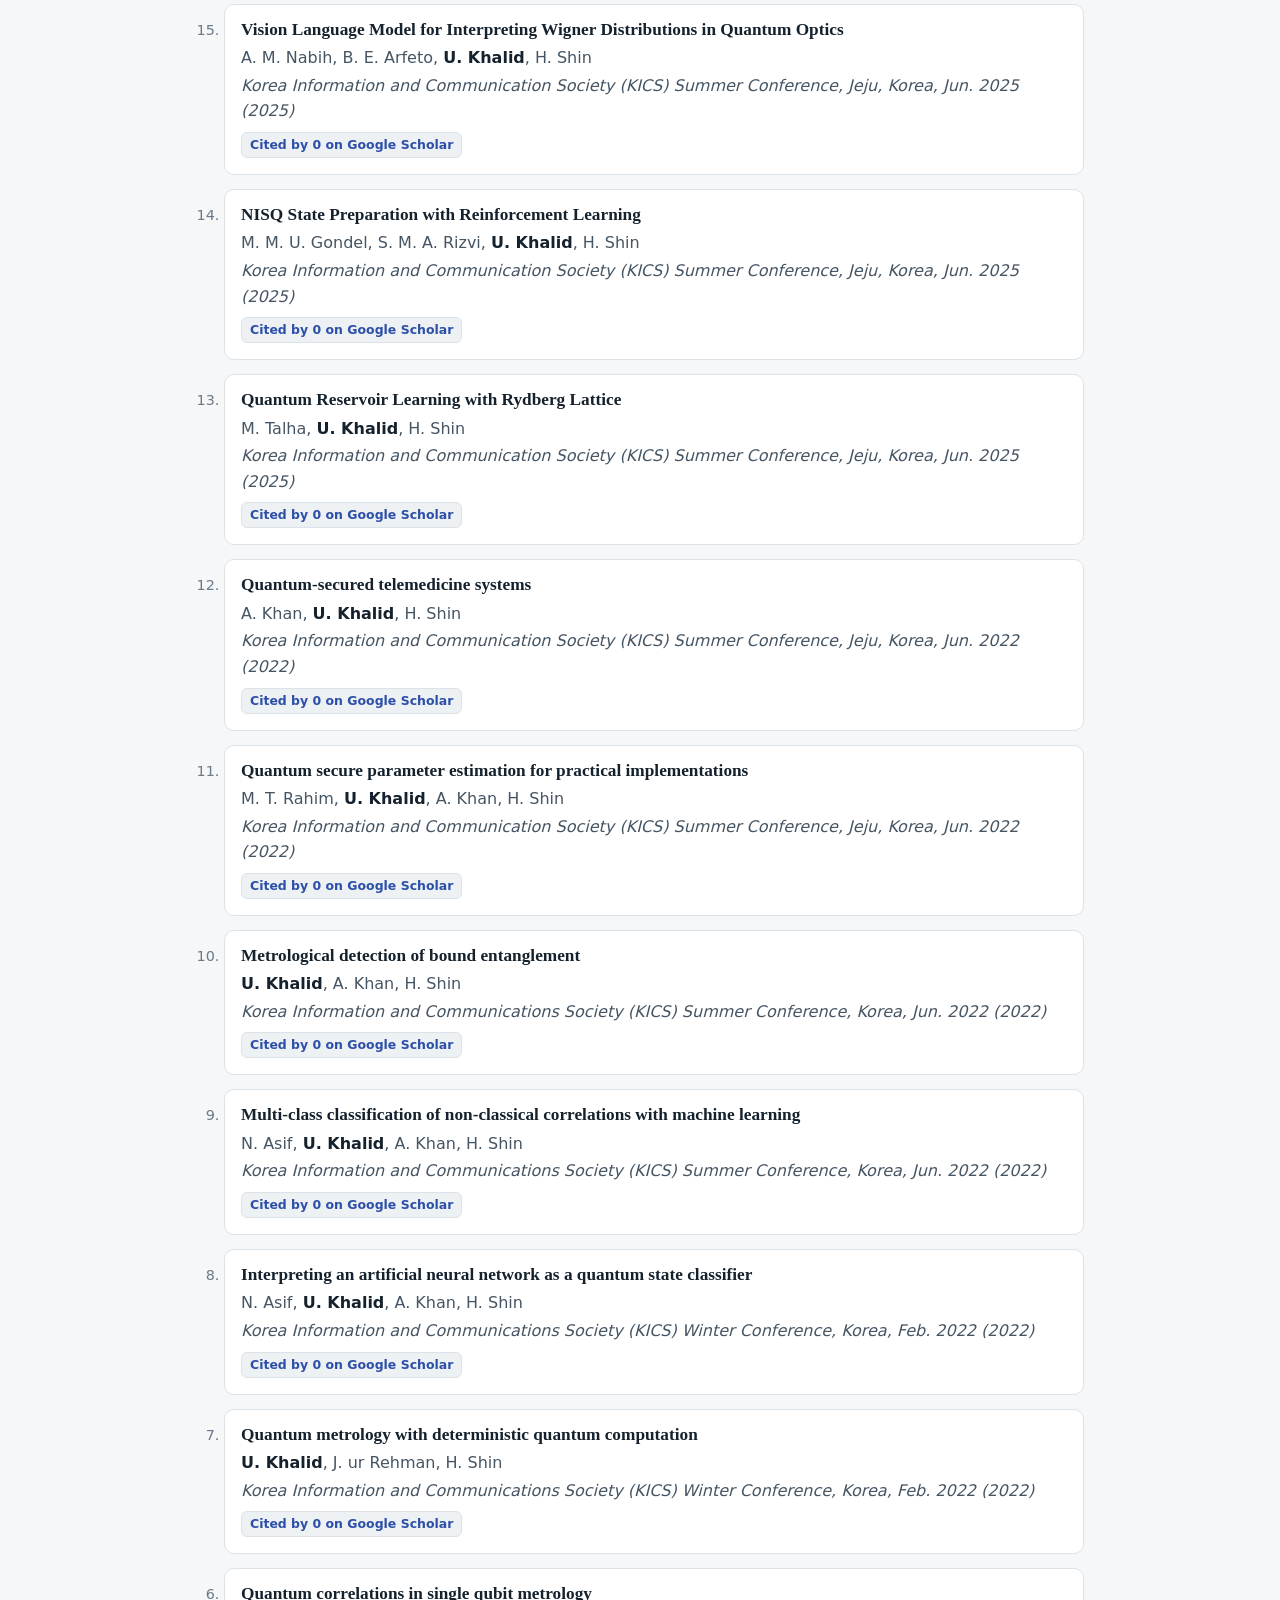
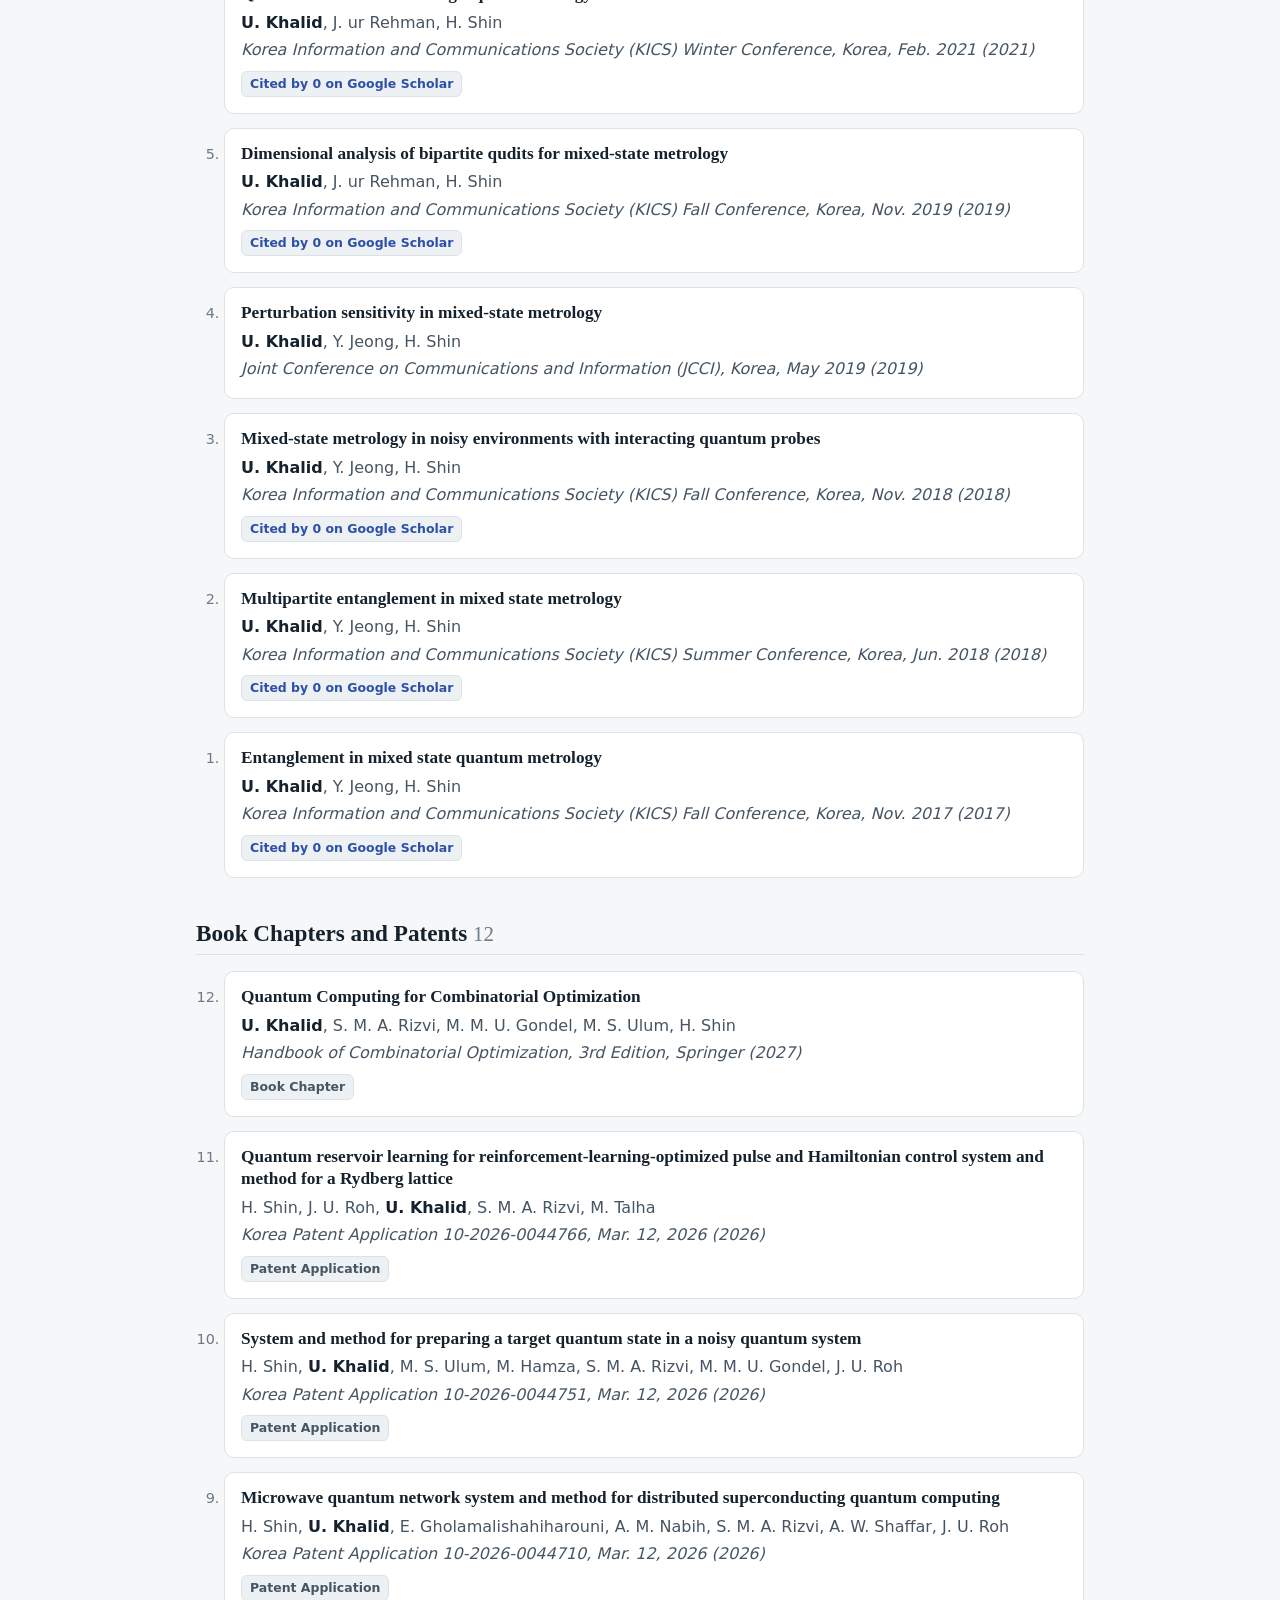
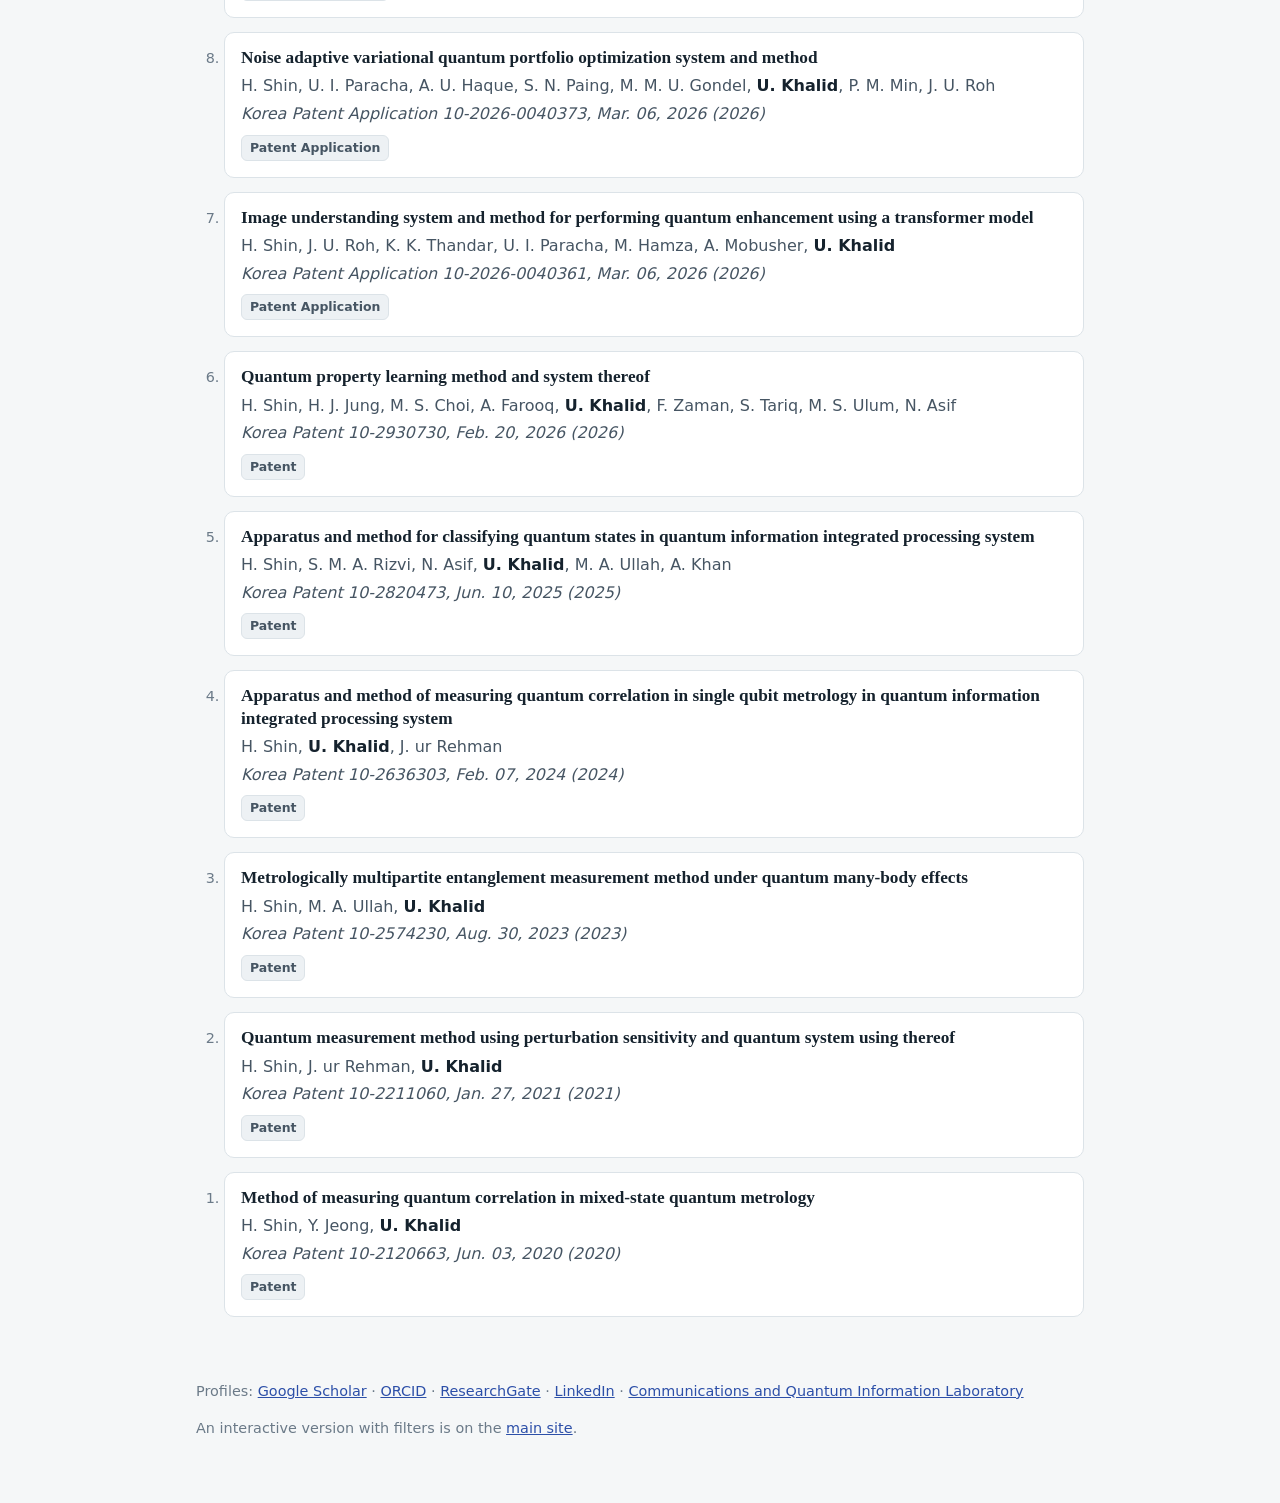
==== commit f0a5e837: "Update Google Scholar metrics and publication pages" ====
--- a/publications/index.html
+++ b/publications/index.html
@@ -45,7 +45,7 @@
       "mainEntity": {
         "@id": "https://umankhalid.github.io/publications/#list"
       },
-      "dateModified": "2026-11-16"
+      "dateModified": "2026-11-18"
     },
     {
       "@type": "Person",
@@ -2041,7 +2041,7 @@
     <h1>Publications of Dr. Uman Khalid</h1>
     <p class="role">Research Professor, Institute for Communications and Quantum Nexus and Communications and Quantum Information Laboratory, Kyung Hee University, Korea</p>
     <p class="metrics"><a href="https://scholar.google.com/citations?user=CyVQHYEAAAAJ&amp;hl=en" rel="me noopener">Google Scholar</a>:
-        729 citations &middot; h-index 17 &middot; i10-index 20 <span class="muted">(updated 2026-11-16)</span></p>
+        733 citations &middot; h-index 17 &middot; i10-index 20 <span class="muted">(updated 2026-11-18)</span></p>
     <ol class="toc">
           <li><a href="#journals">International Journal Papers</a> (26)</li>
           <li><a href="#conferences">International Conference Papers</a> (6)</li>
@@ -2099,7 +2099,7 @@
             <h3><a href="https://doi.org/10.1109/mcom.001.2400760" rel="noopener">GenSC-6G: A Prototype Testbed for Integrated Generative AI, Quantum, and Semantic Communication</a></h3>
             <p class="authors">B. E. Arfeto, S. Tariq, <strong>U. Khalid</strong>, T. Q. Duong, H. Shin</p>
             <p class="venue">IEEE Communications Magazine, vol. 63, no. 10, pp. 28–35 (2025)</p>
-            <p class="chips"><span class="chip chip-if">IF 8.3</span> <a class="chip chip-scholar" href="https://scholar.google.com/scholar?oi=bibs&amp;hl=en&amp;cites=17954166618698853175" rel="noopener">Cited by 13 on Google Scholar</a> <a class="chip chip-doi" href="https://doi.org/10.1109/mcom.001.2400760" rel="noopener">DOI 10.1109/mcom.001.2400760</a></p>
+            <p class="chips"><span class="chip chip-if">IF 8.3</span> <a class="chip chip-scholar" href="https://scholar.google.com/scholar?oi=bibs&amp;hl=en&amp;cites=17954166618698853175" rel="noopener">Cited by 14 on Google Scholar</a> <a class="chip chip-doi" href="https://doi.org/10.1109/mcom.001.2400760" rel="noopener">DOI 10.1109/mcom.001.2400760</a></p>
           </article>
         </li>
         <li>
@@ -2123,7 +2123,7 @@
             <h3><a href="https://doi.org/10.1109/tnse.2025.3589296" rel="noopener">Controlled Quantum Semantic Communication for Industrial CPS Networks</a></h3>
             <p class="authors">S. M. A. Rizvi, <strong>U. Khalid</strong>, S. Chatzinotas, T. Q. Duong, H. Shin</p>
             <p class="venue">IEEE Transactions on Network Science and Engineering, vol. 13, pp. 996–1009 (2025)</p>
-            <p class="chips"><span class="chip chip-if">IF 7.3</span> <a class="chip chip-scholar" href="https://scholar.google.com/scholar?oi=bibs&amp;hl=en&amp;cites=17304432721047223311" rel="noopener">Cited by 20 on Google Scholar</a> <a class="chip chip-doi" href="https://doi.org/10.1109/tnse.2025.3589296" rel="noopener">DOI 10.1109/tnse.2025.3589296</a></p>
+            <p class="chips"><span class="chip chip-if">IF 7.3</span> <a class="chip chip-scholar" href="https://scholar.google.com/scholar?oi=bibs&amp;hl=en&amp;cites=17304432721047223311" rel="noopener">Cited by 21 on Google Scholar</a> <a class="chip chip-doi" href="https://doi.org/10.1109/tnse.2025.3589296" rel="noopener">DOI 10.1109/tnse.2025.3589296</a></p>
           </article>
         </li>
         <li>
@@ -2163,7 +2163,7 @@
             <h3><a href="https://doi.org/10.1109/jsac.2024.3414932" rel="noopener">Variational anonymous quantum sensing</a></h3>
             <p class="authors">M. S. Ulum, <strong>U. Khalid</strong>, J. W. Setiawan, T. Q. Duong, M. Z. Win, H. Shin</p>
             <p class="venue">IEEE Journal on Selected Areas in Communications, vol. 42, no. 9, pp. 2275–2291 (2024)</p>
-            <p class="chips"><span class="chip chip-if">IF 16.8</span> <a class="chip chip-scholar" href="https://scholar.google.com/scholar?oi=bibs&amp;hl=en&amp;cites=7638402869441597943" rel="noopener">Cited by 19 on Google Scholar</a> <a class="chip chip-doi" href="https://doi.org/10.1109/jsac.2024.3414932" rel="noopener">DOI 10.1109/jsac.2024.3414932</a></p>
+            <p class="chips"><span class="chip chip-if">IF 16.8</span> <a class="chip chip-scholar" href="https://scholar.google.com/scholar?oi=bibs&amp;hl=en&amp;cites=7638402869441597943" rel="noopener">Cited by 20 on Google Scholar</a> <a class="chip chip-doi" href="https://doi.org/10.1109/jsac.2024.3414932" rel="noopener">DOI 10.1109/jsac.2024.3414932</a></p>
           </article>
         </li>
         <li>
@@ -2171,7 +2171,7 @@
             <h3><a href="https://doi.org/10.1109/mwc.007.2300503" rel="noopener">Integrating sustainable big AI: Quantum anonymous semantic broadcast</a></h3>
             <p class="authors">S. Tariq, <strong>U. Khalid</strong>, B. E. Arfeto, T. Q. Duong, H. Shin</p>
             <p class="venue">IEEE Wireless Communications, vol. 31, no. 3, pp. 86–99 (2024)</p>
-            <p class="chips"><span class="chip chip-if">IF 13.4</span> <a class="chip chip-scholar" href="https://scholar.google.com/scholar?oi=bibs&amp;hl=en&amp;cites=16137405951841495887" rel="noopener">Cited by 36 on Google Scholar</a> <a class="chip chip-doi" href="https://doi.org/10.1109/mwc.007.2300503" rel="noopener">DOI 10.1109/mwc.007.2300503</a></p>
+            <p class="chips"><span class="chip chip-if">IF 13.4</span> <a class="chip chip-scholar" href="https://scholar.google.com/scholar?oi=bibs&amp;hl=en&amp;cites=16137405951841495887" rel="noopener">Cited by 37 on Google Scholar</a> <a class="chip chip-doi" href="https://doi.org/10.1109/mwc.007.2300503" rel="noopener">DOI 10.1109/mwc.007.2300503</a></p>
           </article>
         </li>
         <li>
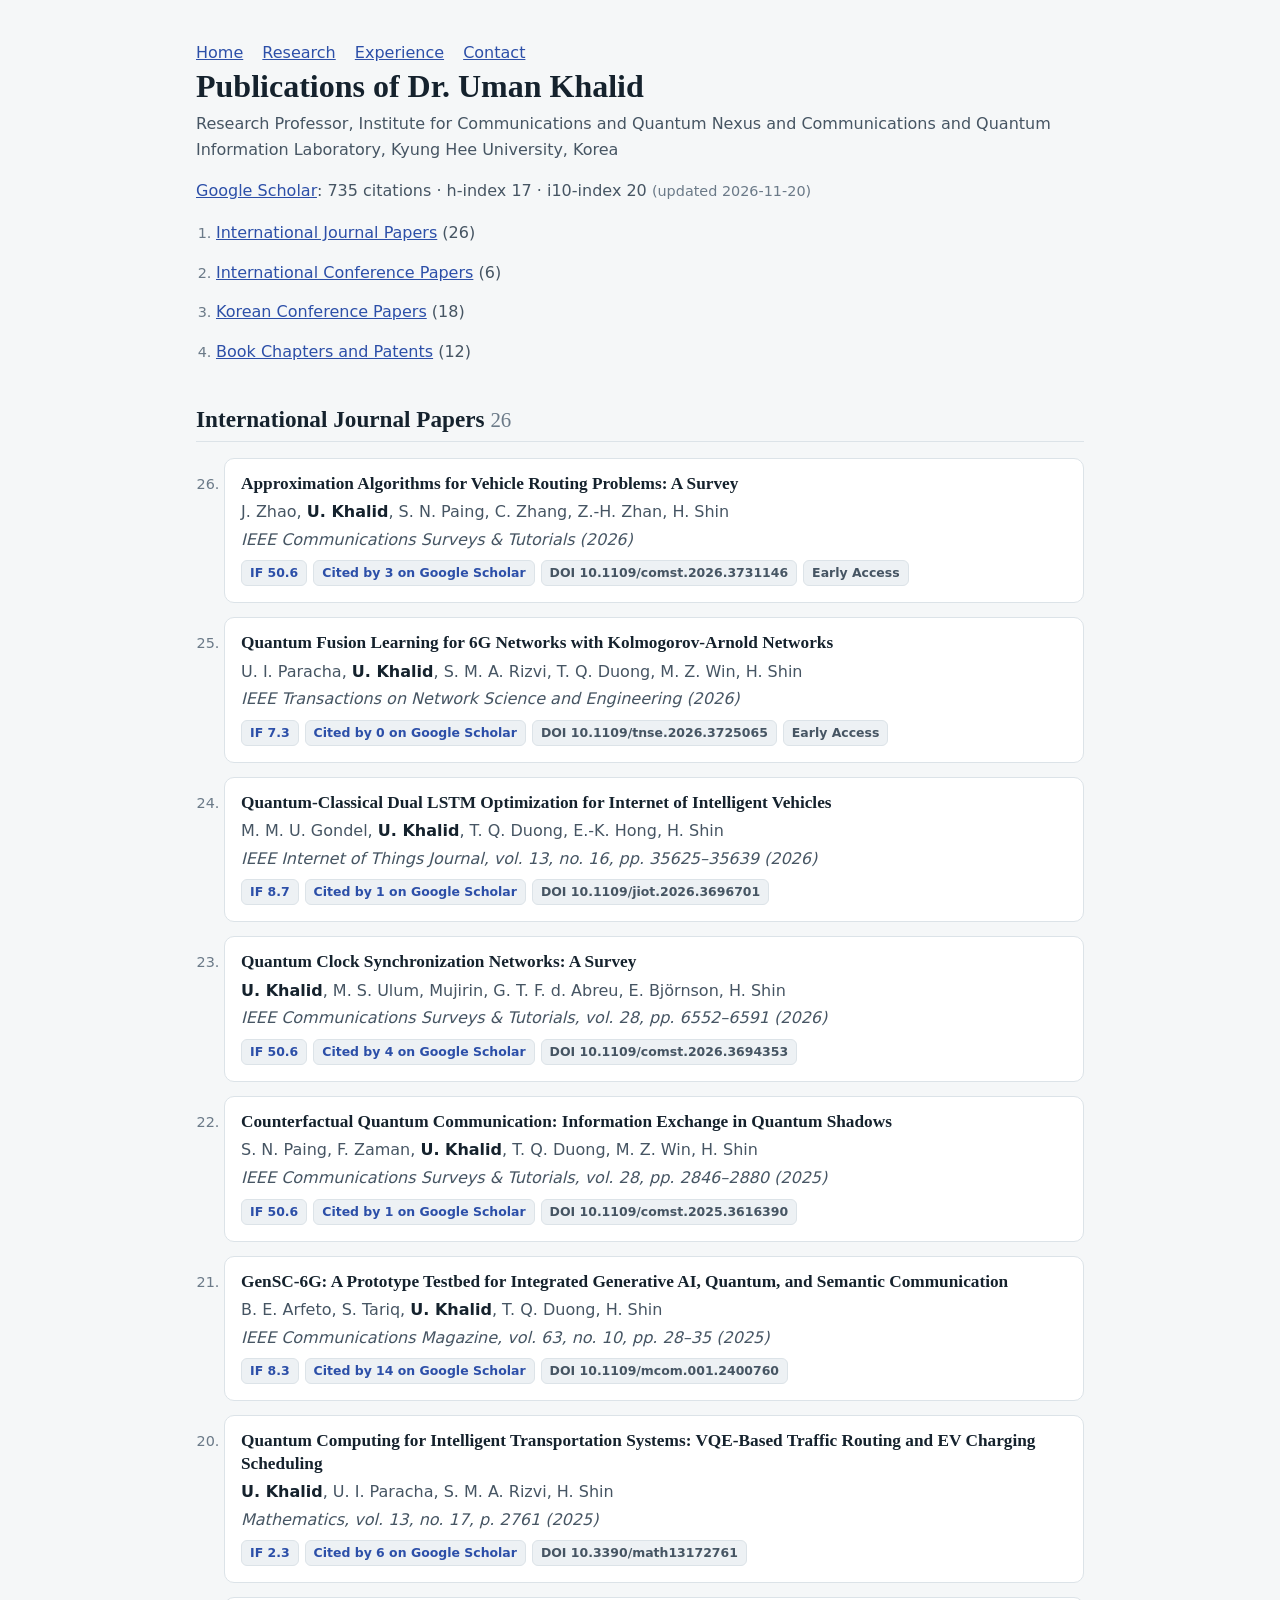
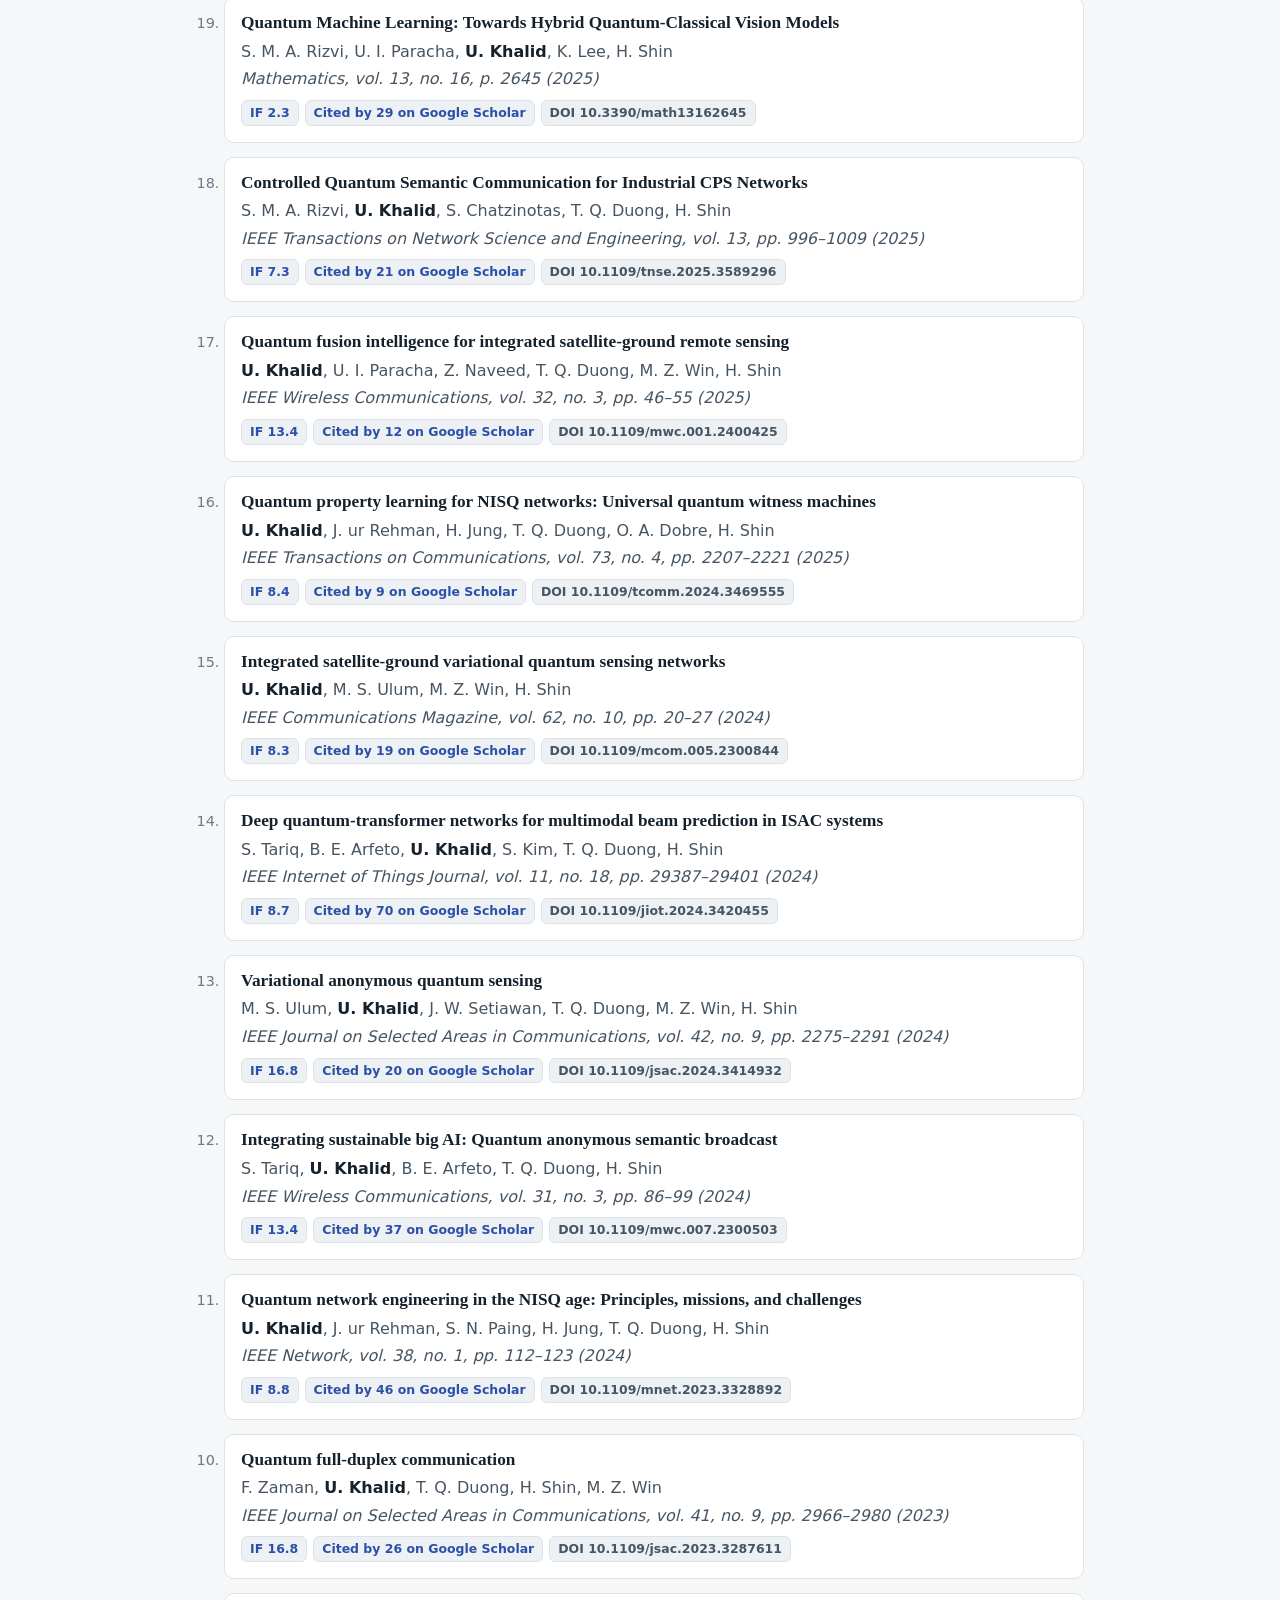
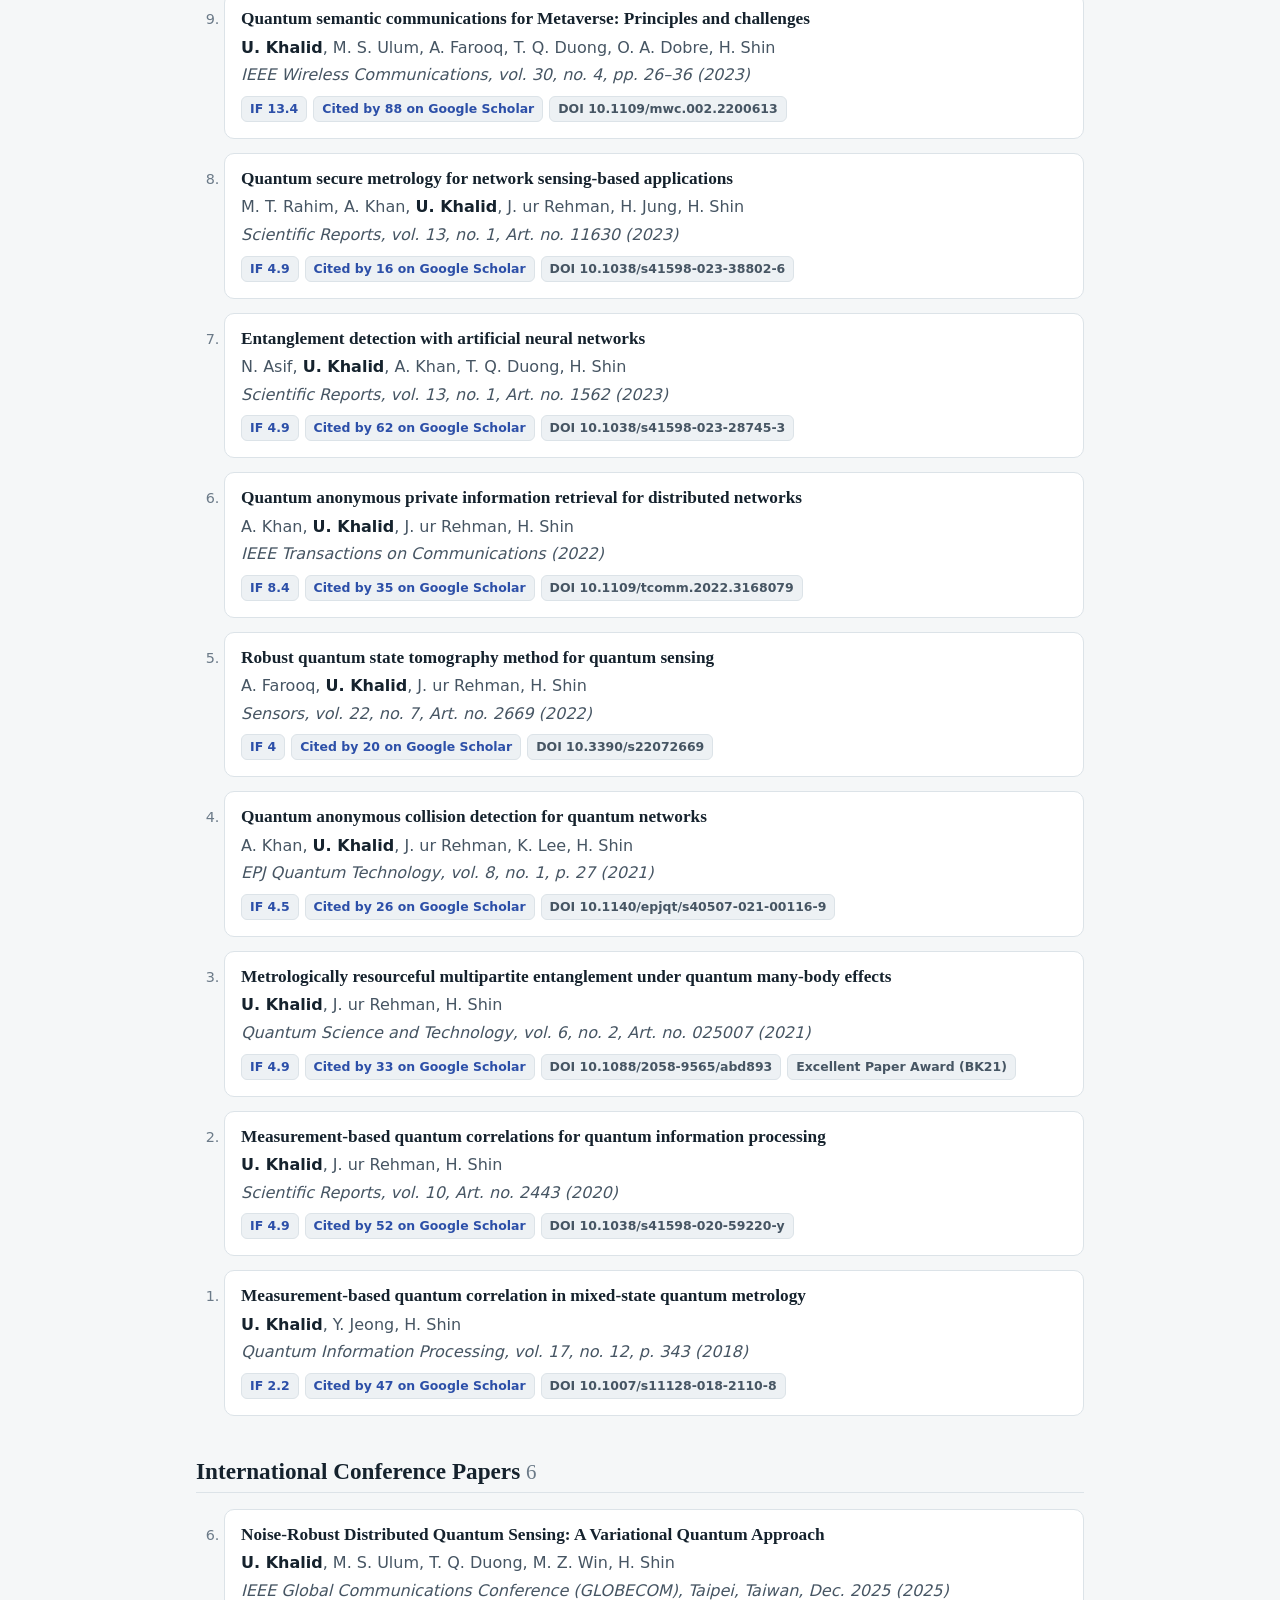
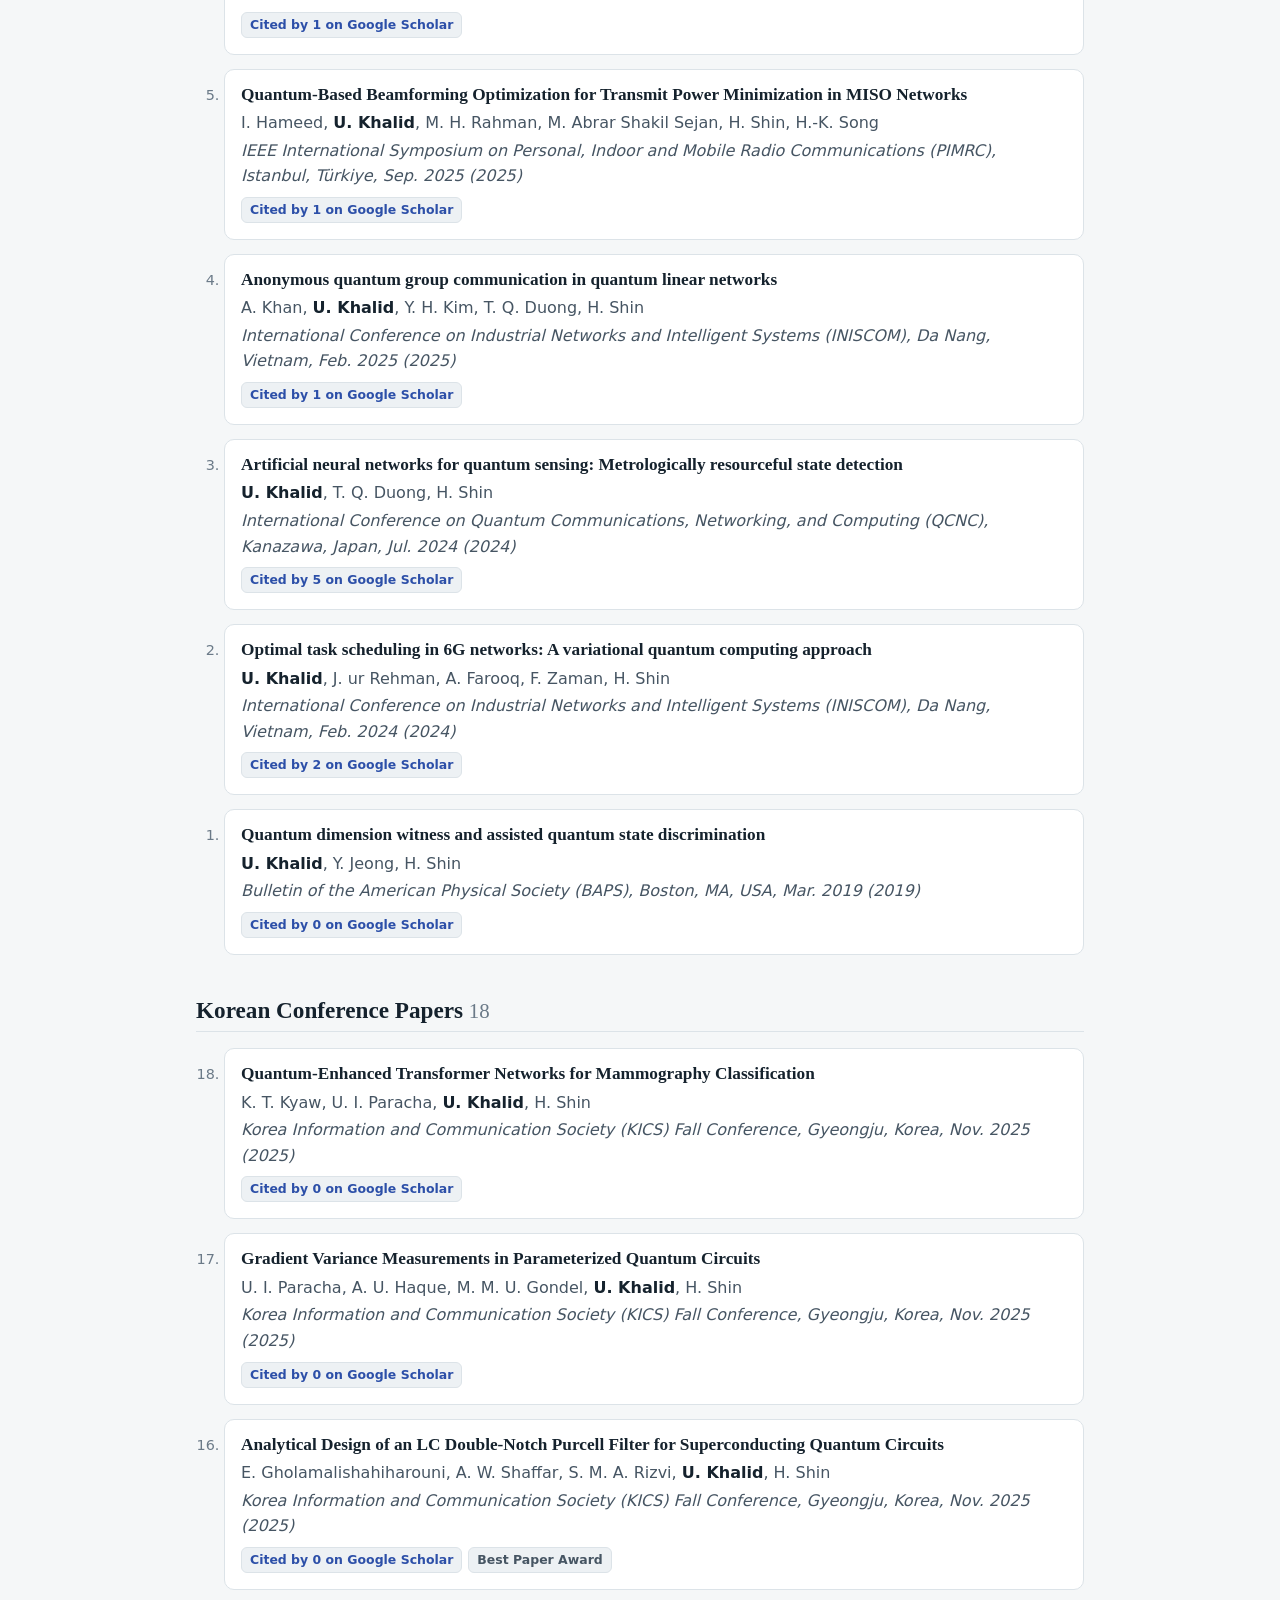
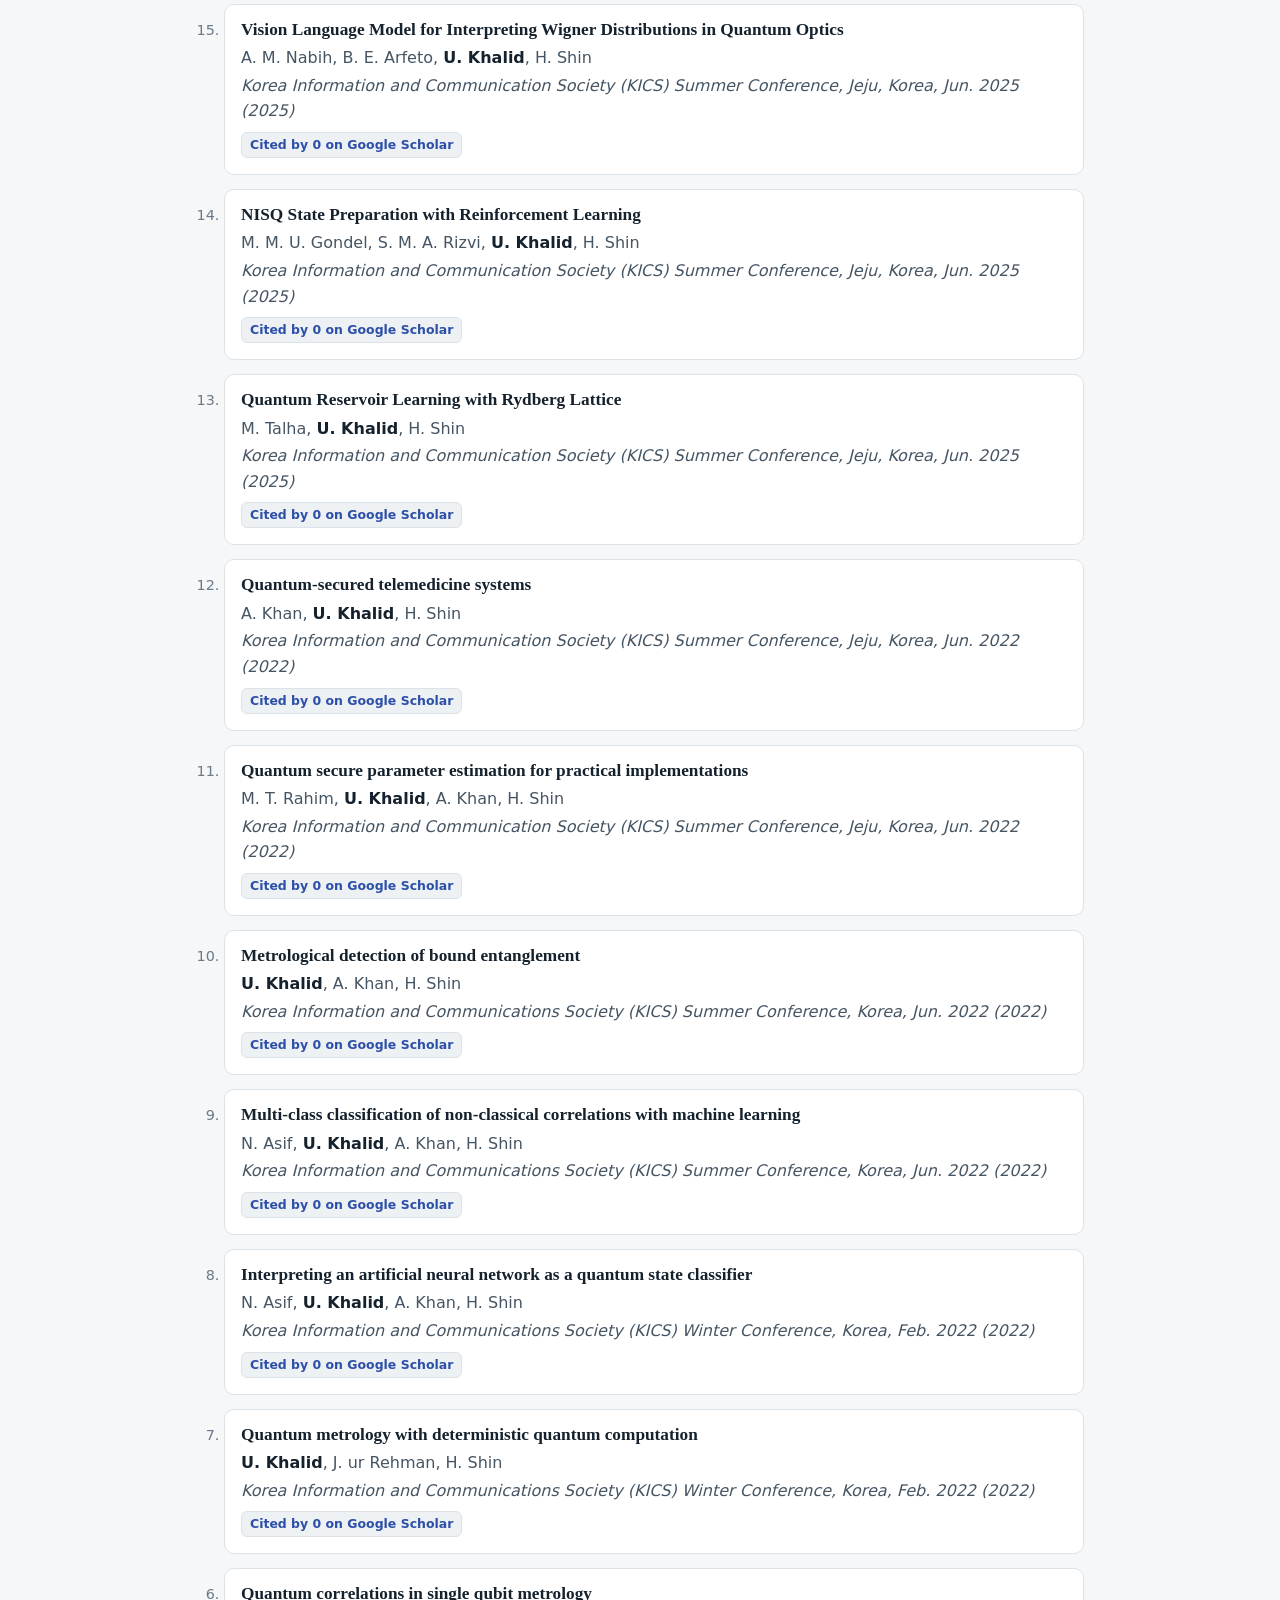
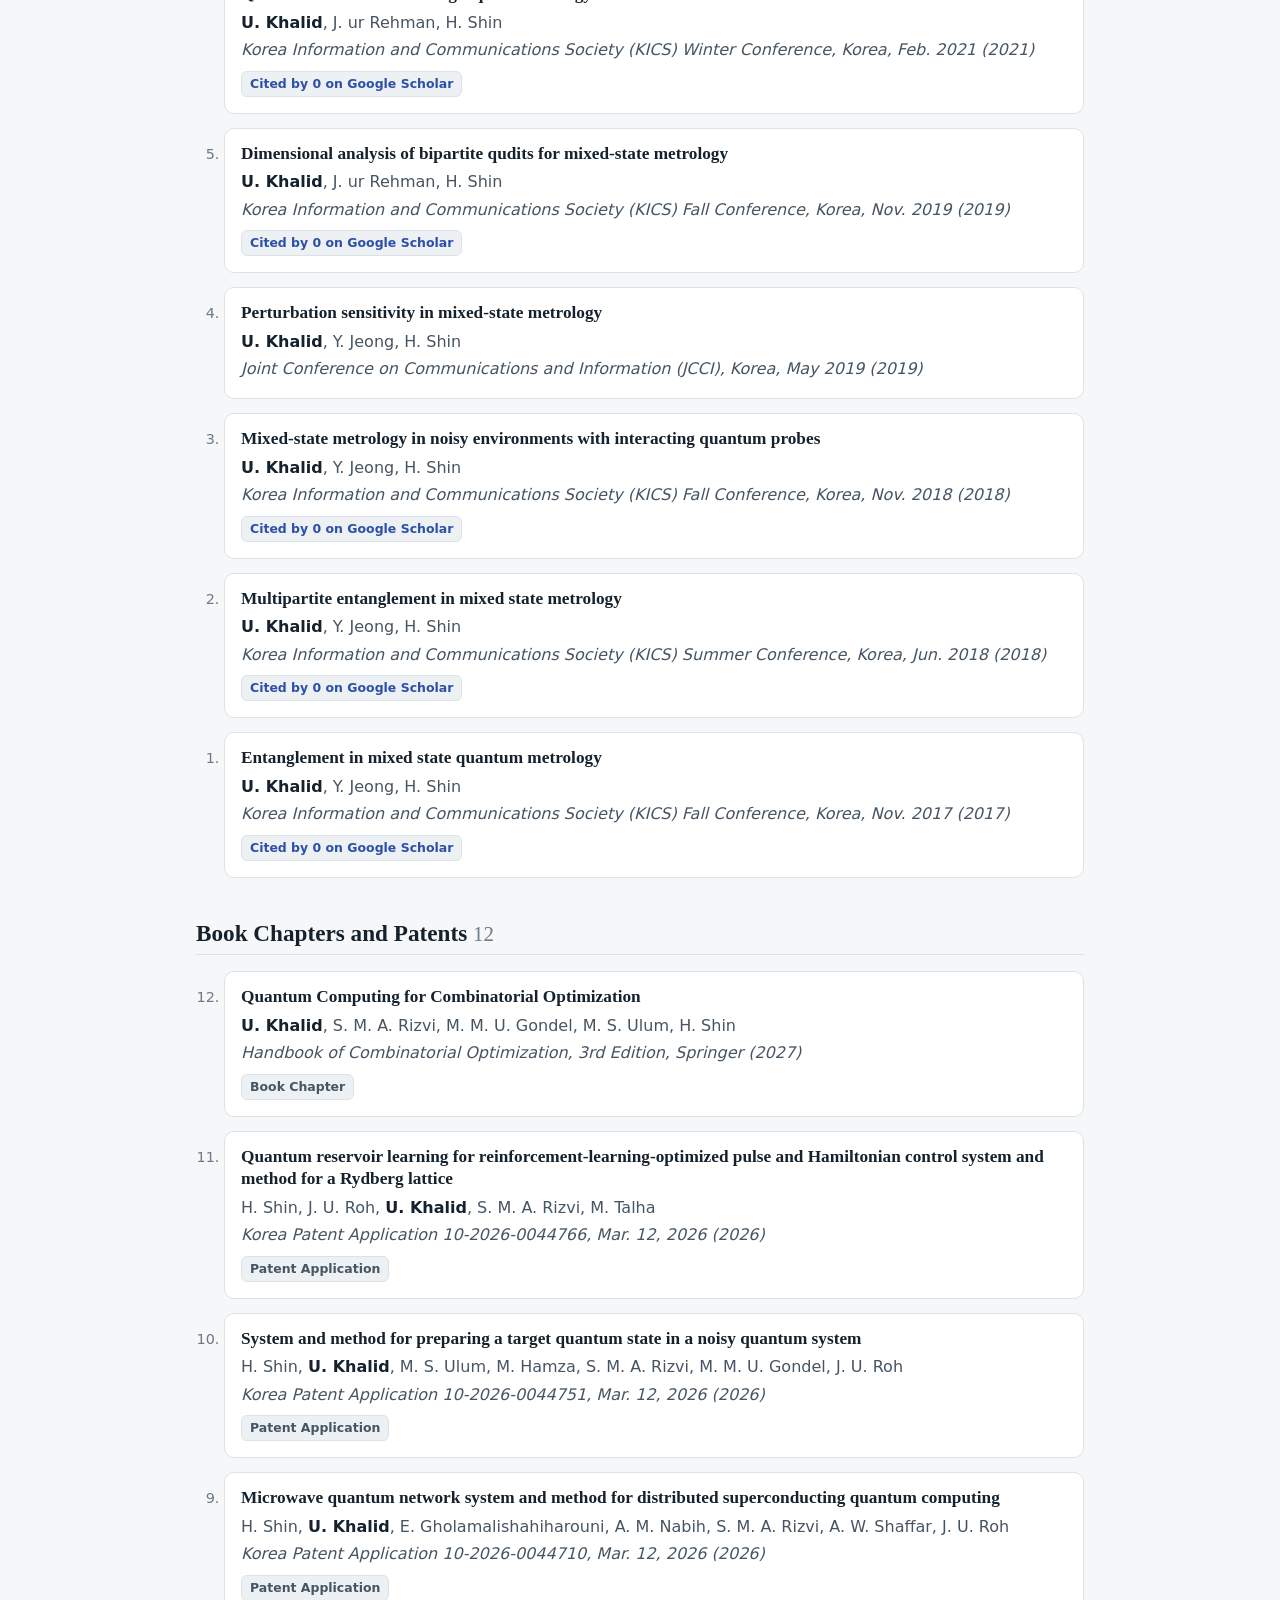
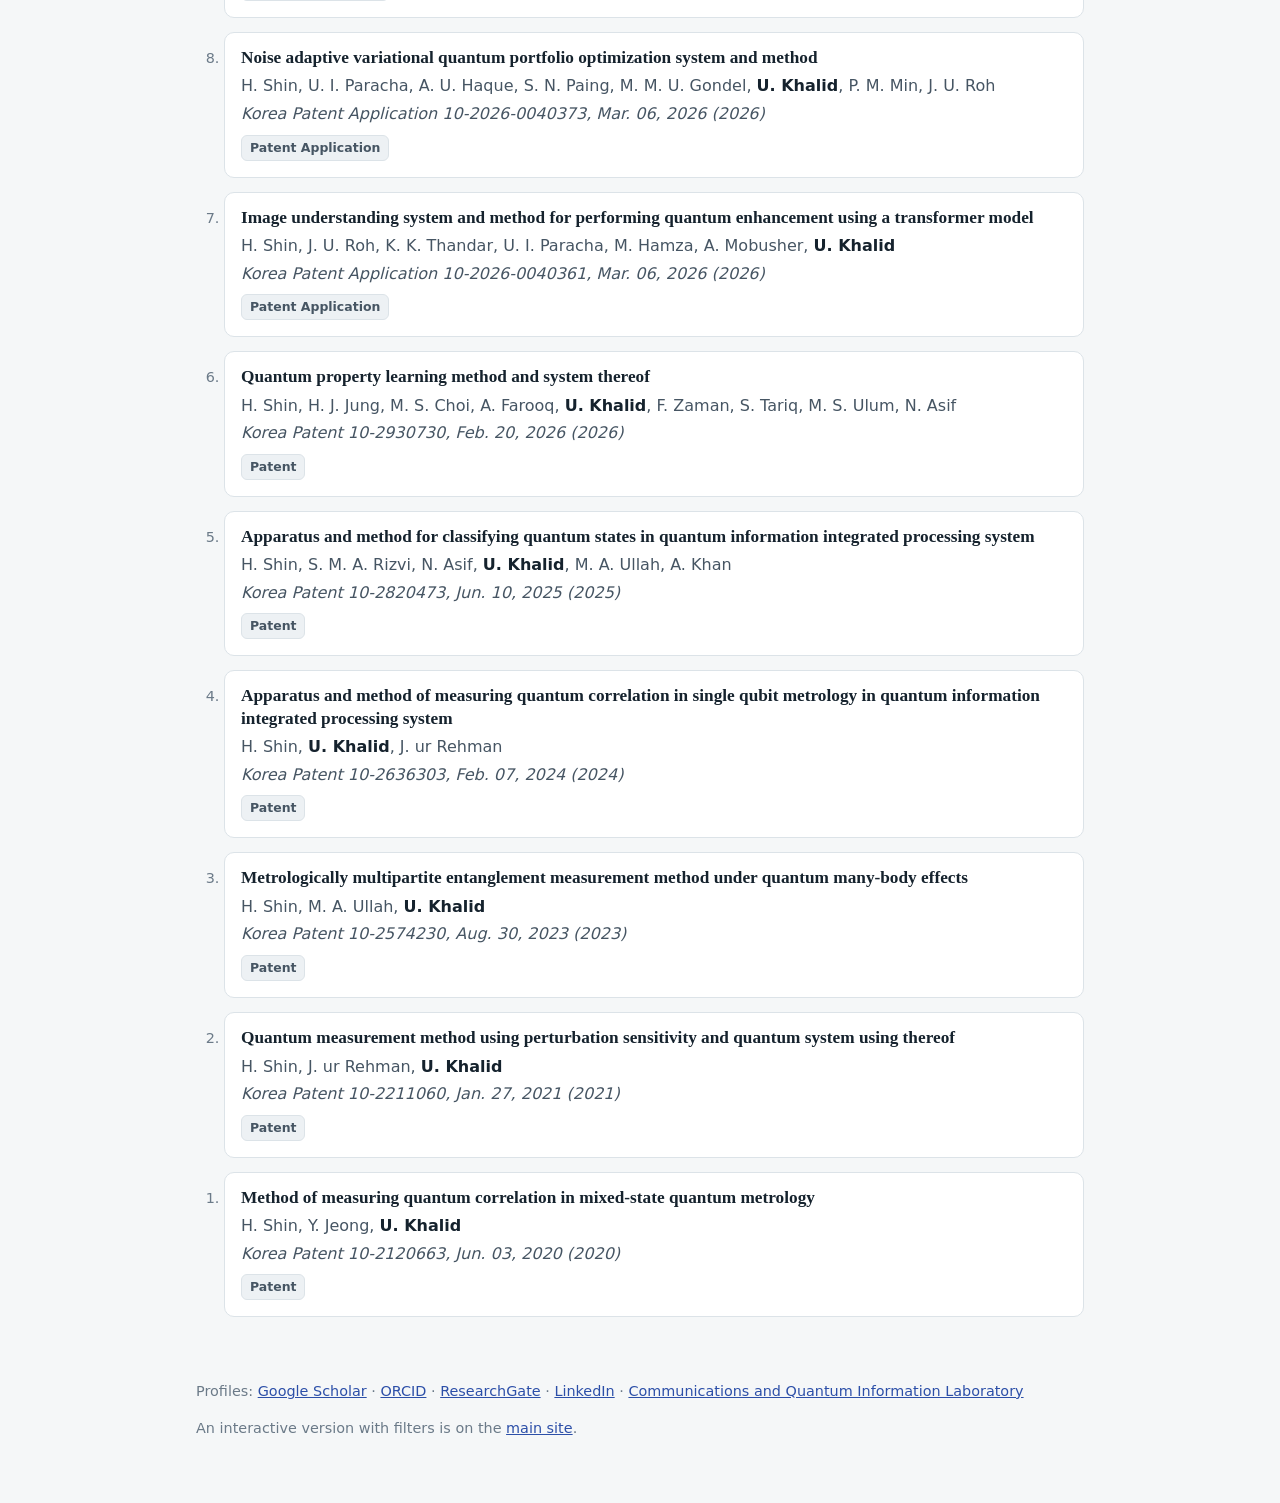
==== commit 72eceea2: "Update Google Scholar metrics and publication pages" ====
--- a/publications/index.html
+++ b/publications/index.html
@@ -45,7 +45,7 @@
       "mainEntity": {
         "@id": "https://umankhalid.github.io/publications/#list"
       },
-      "dateModified": "2026-11-18"
+      "dateModified": "2026-11-20"
     },
     {
       "@type": "Person",
@@ -2041,7 +2041,7 @@
     <h1>Publications of Dr. Uman Khalid</h1>
     <p class="role">Research Professor, Institute for Communications and Quantum Nexus and Communications and Quantum Information Laboratory, Kyung Hee University, Korea</p>
     <p class="metrics"><a href="https://scholar.google.com/citations?user=CyVQHYEAAAAJ&amp;hl=en" rel="me noopener">Google Scholar</a>:
-        733 citations &middot; h-index 17 &middot; i10-index 20 <span class="muted">(updated 2026-11-18)</span></p>
+        735 citations &middot; h-index 17 &middot; i10-index 20 <span class="muted">(updated 2026-11-20)</span></p>
     <ol class="toc">
           <li><a href="#journals">International Journal Papers</a> (26)</li>
           <li><a href="#conferences">International Conference Papers</a> (6)</li>
@@ -2147,7 +2147,7 @@
             <h3><a href="https://doi.org/10.1109/mcom.005.2300844" rel="noopener">Integrated satellite-ground variational quantum sensing networks</a></h3>
             <p class="authors"><strong>U. Khalid</strong>, M. S. Ulum, M. Z. Win, H. Shin</p>
             <p class="venue">IEEE Communications Magazine, vol. 62, no. 10, pp. 20–27 (2024)</p>
-            <p class="chips"><span class="chip chip-if">IF 8.3</span> <a class="chip chip-scholar" href="https://scholar.google.com/scholar?oi=bibs&amp;hl=en&amp;cites=320613285369309683" rel="noopener">Cited by 18 on Google Scholar</a> <a class="chip chip-doi" href="https://doi.org/10.1109/mcom.005.2300844" rel="noopener">DOI 10.1109/mcom.005.2300844</a></p>
+            <p class="chips"><span class="chip chip-if">IF 8.3</span> <a class="chip chip-scholar" href="https://scholar.google.com/scholar?oi=bibs&amp;hl=en&amp;cites=320613285369309683" rel="noopener">Cited by 19 on Google Scholar</a> <a class="chip chip-doi" href="https://doi.org/10.1109/mcom.005.2300844" rel="noopener">DOI 10.1109/mcom.005.2300844</a></p>
           </article>
         </li>
         <li>
@@ -2155,7 +2155,7 @@
             <h3><a href="https://doi.org/10.1109/jiot.2024.3420455" rel="noopener">Deep quantum-transformer networks for multimodal beam prediction in ISAC systems</a></h3>
             <p class="authors">S. Tariq, B. E. Arfeto, <strong>U. Khalid</strong>, S. Kim, T. Q. Duong, H. Shin</p>
             <p class="venue">IEEE Internet of Things Journal, vol. 11, no. 18, pp. 29387–29401 (2024)</p>
-            <p class="chips"><span class="chip chip-if">IF 8.7</span> <a class="chip chip-scholar" href="https://scholar.google.com/scholar?oi=bibs&amp;hl=en&amp;cites=382919852487303932" rel="noopener">Cited by 69 on Google Scholar</a> <a class="chip chip-doi" href="https://doi.org/10.1109/jiot.2024.3420455" rel="noopener">DOI 10.1109/jiot.2024.3420455</a></p>
+            <p class="chips"><span class="chip chip-if">IF 8.7</span> <a class="chip chip-scholar" href="https://scholar.google.com/scholar?oi=bibs&amp;hl=en&amp;cites=382919852487303932" rel="noopener">Cited by 70 on Google Scholar</a> <a class="chip chip-doi" href="https://doi.org/10.1109/jiot.2024.3420455" rel="noopener">DOI 10.1109/jiot.2024.3420455</a></p>
           </article>
         </li>
         <li>
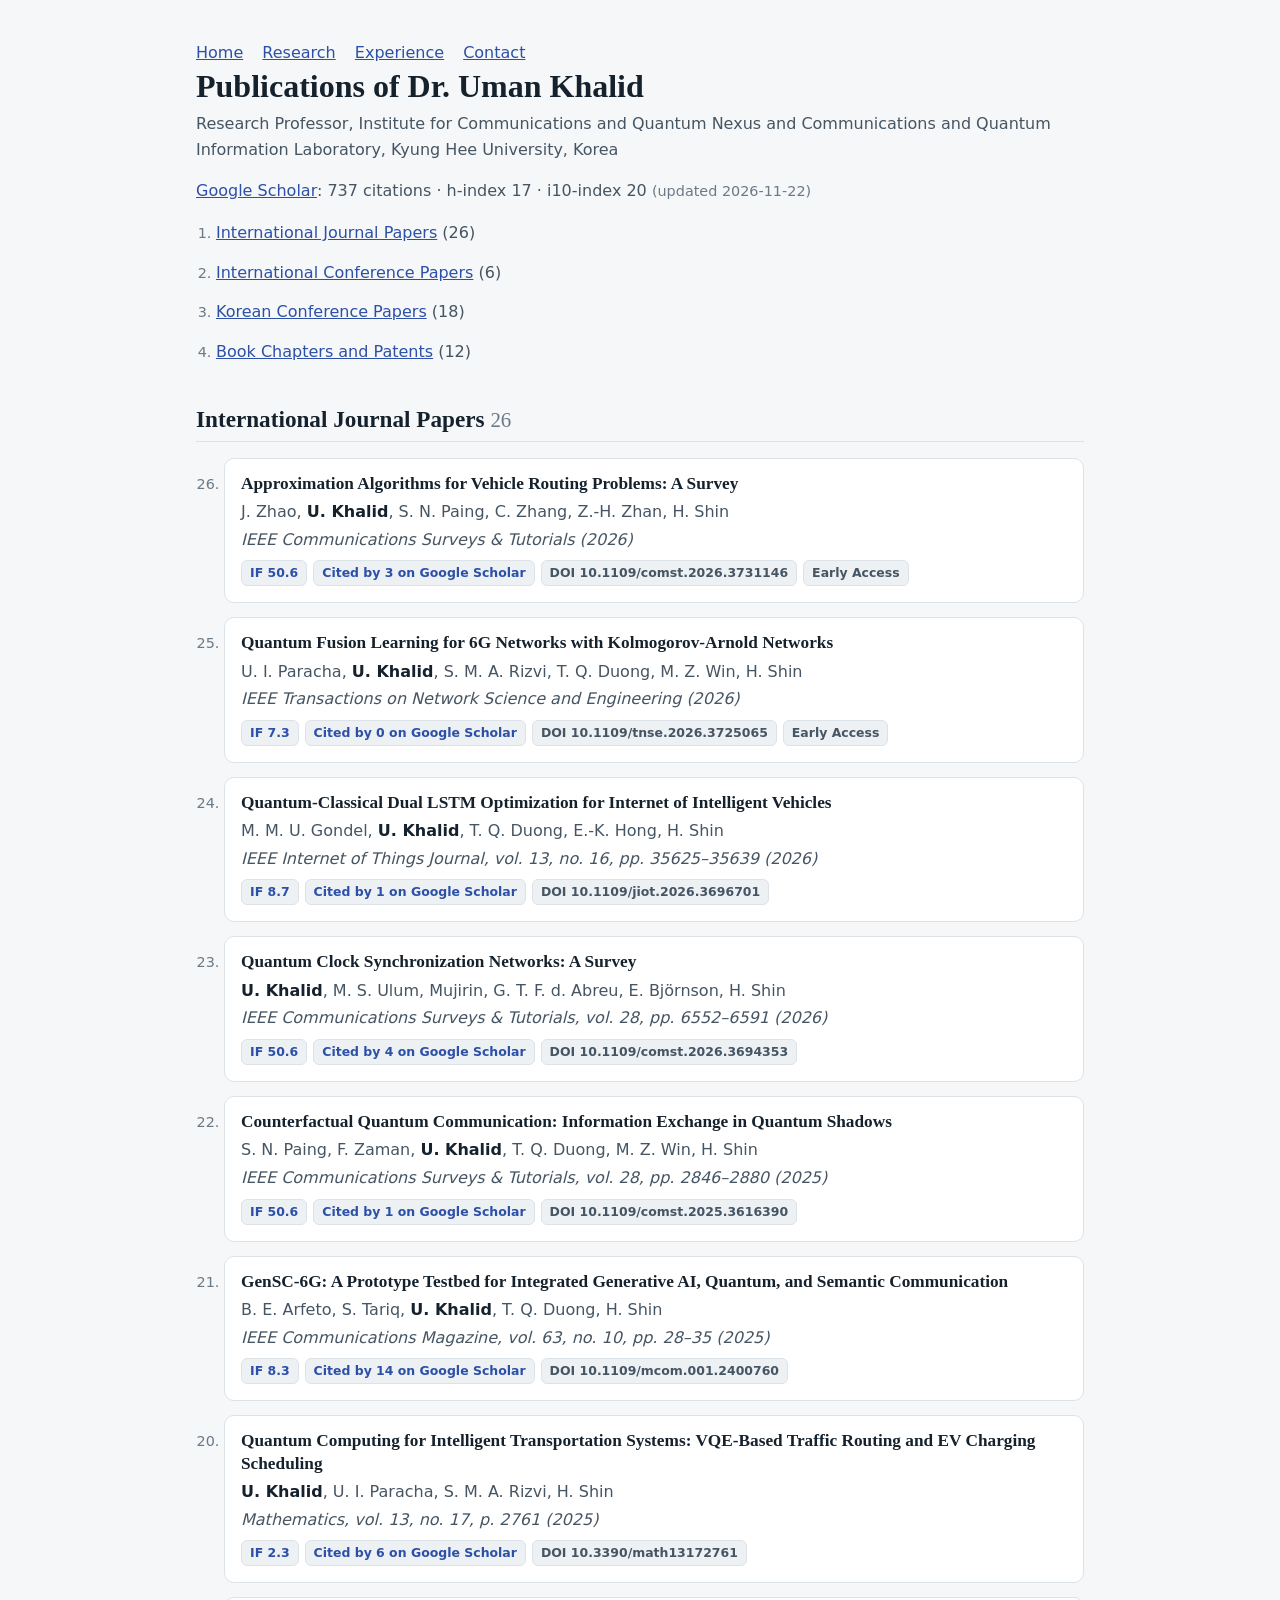
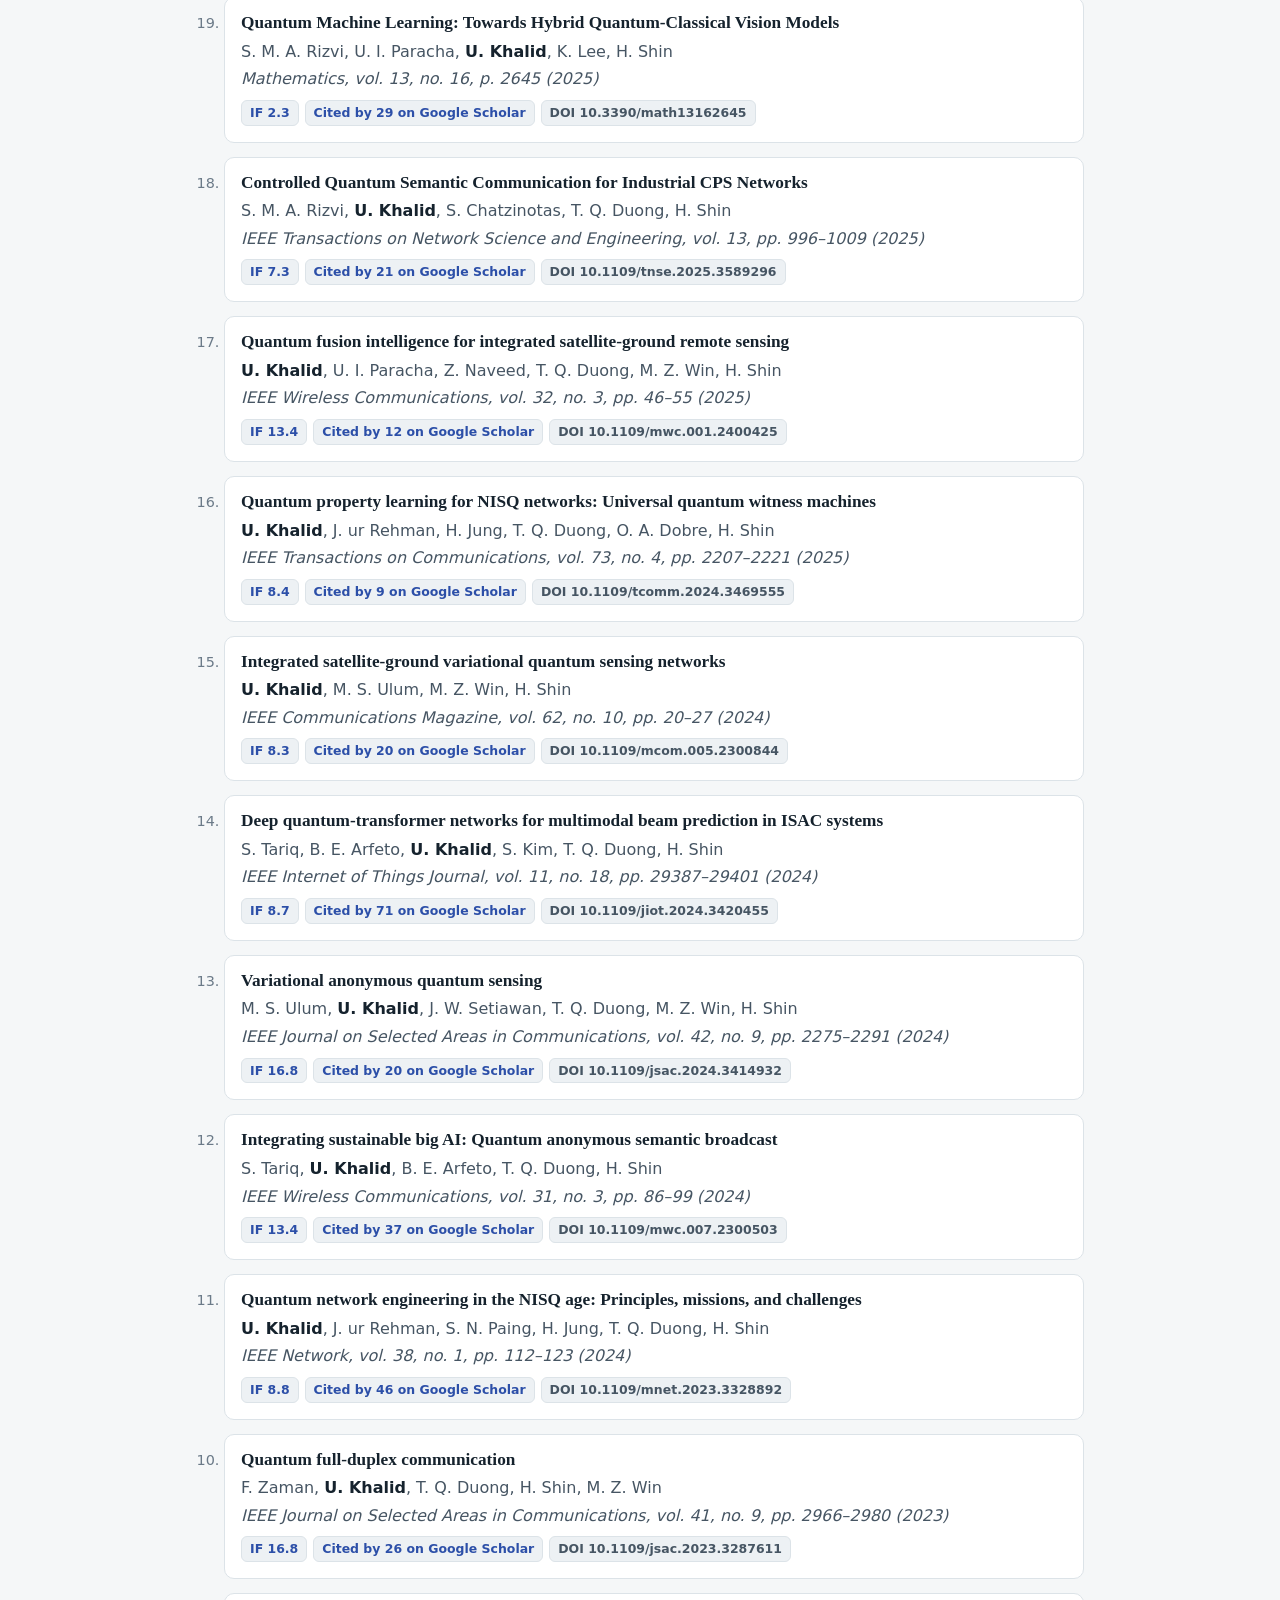
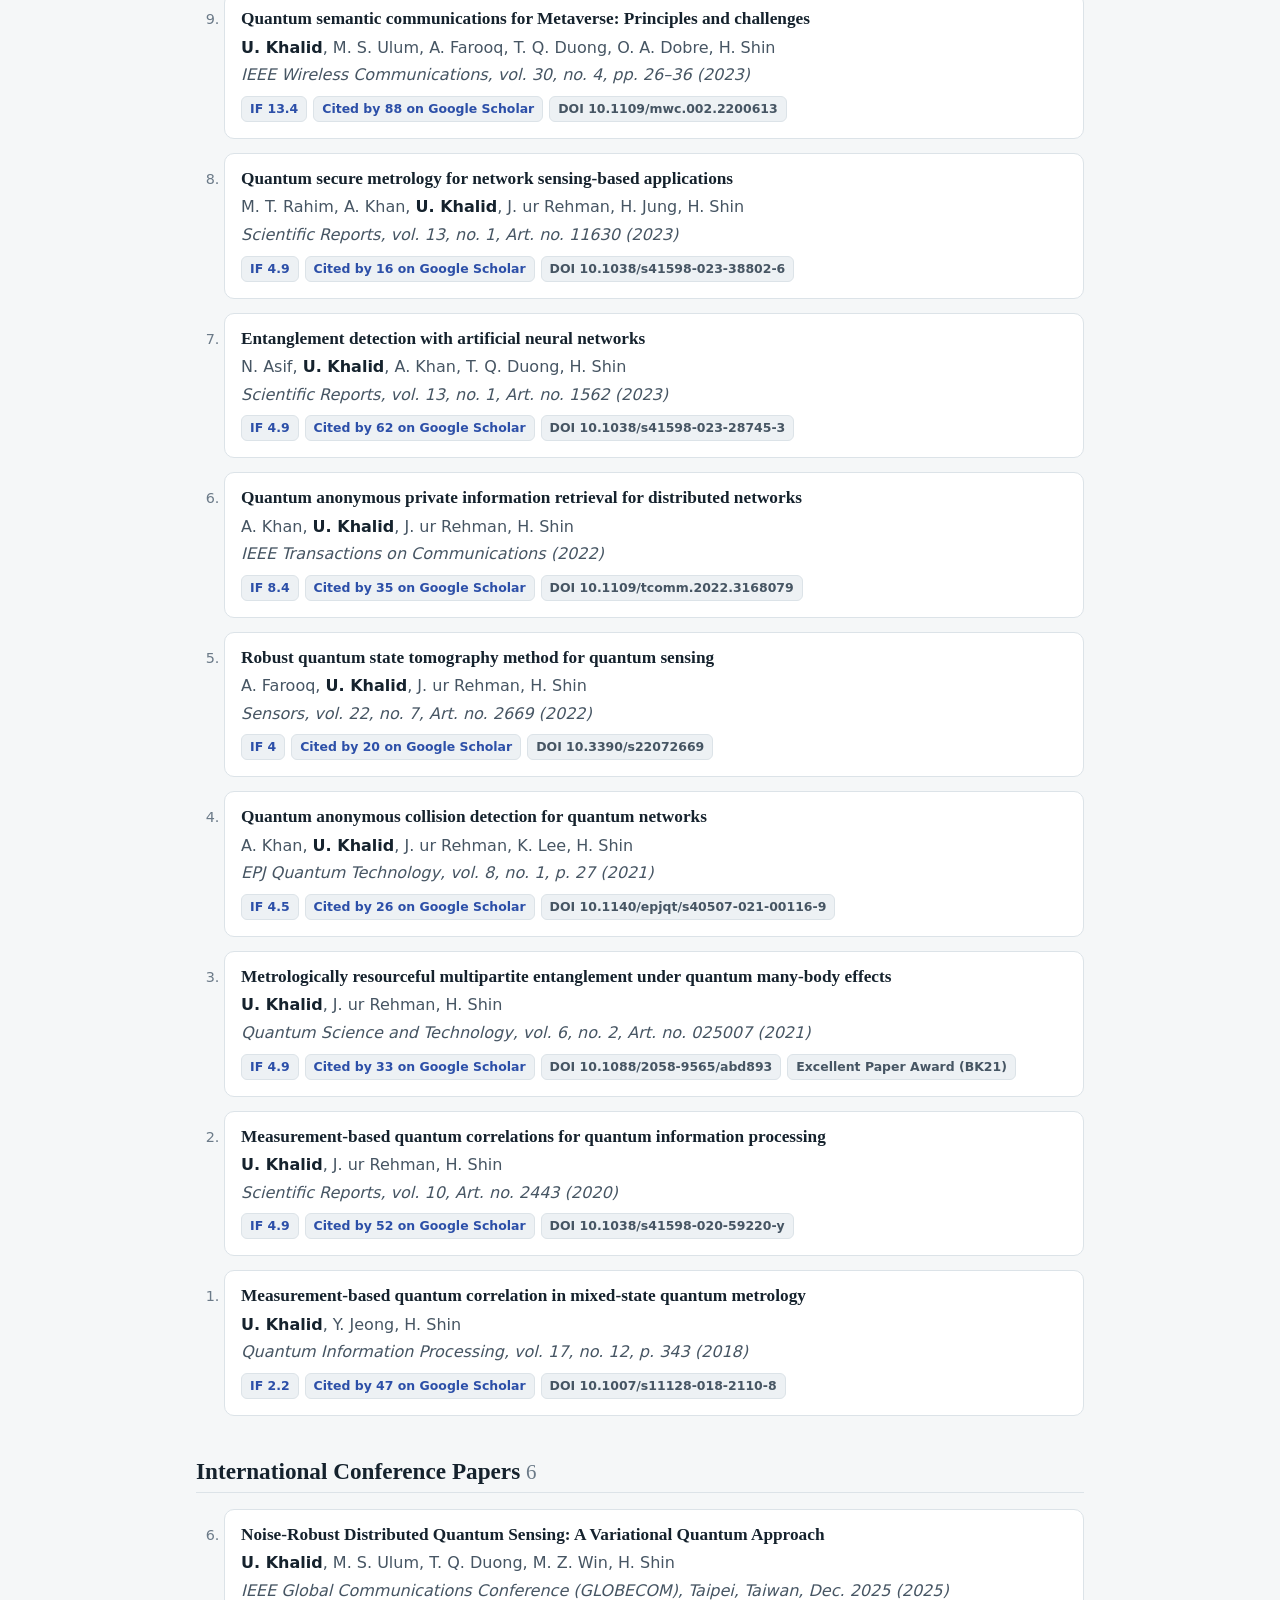
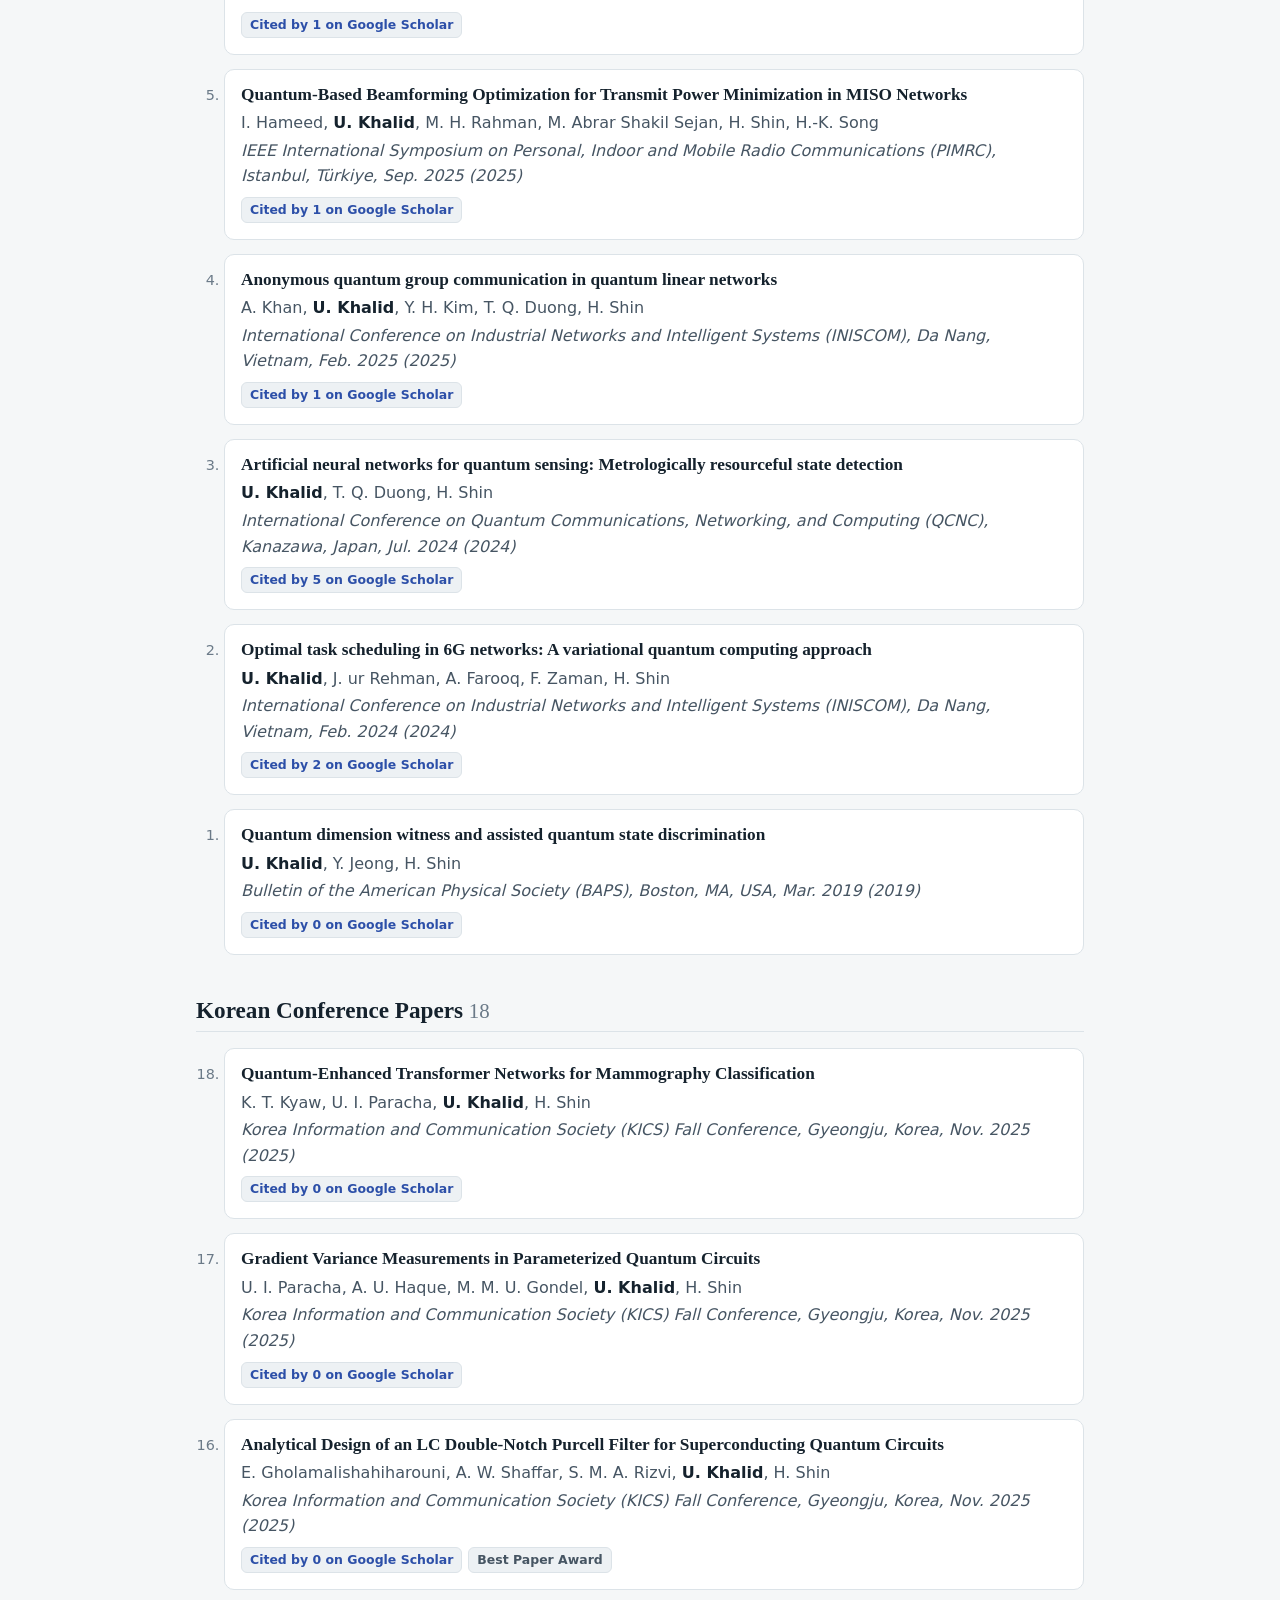
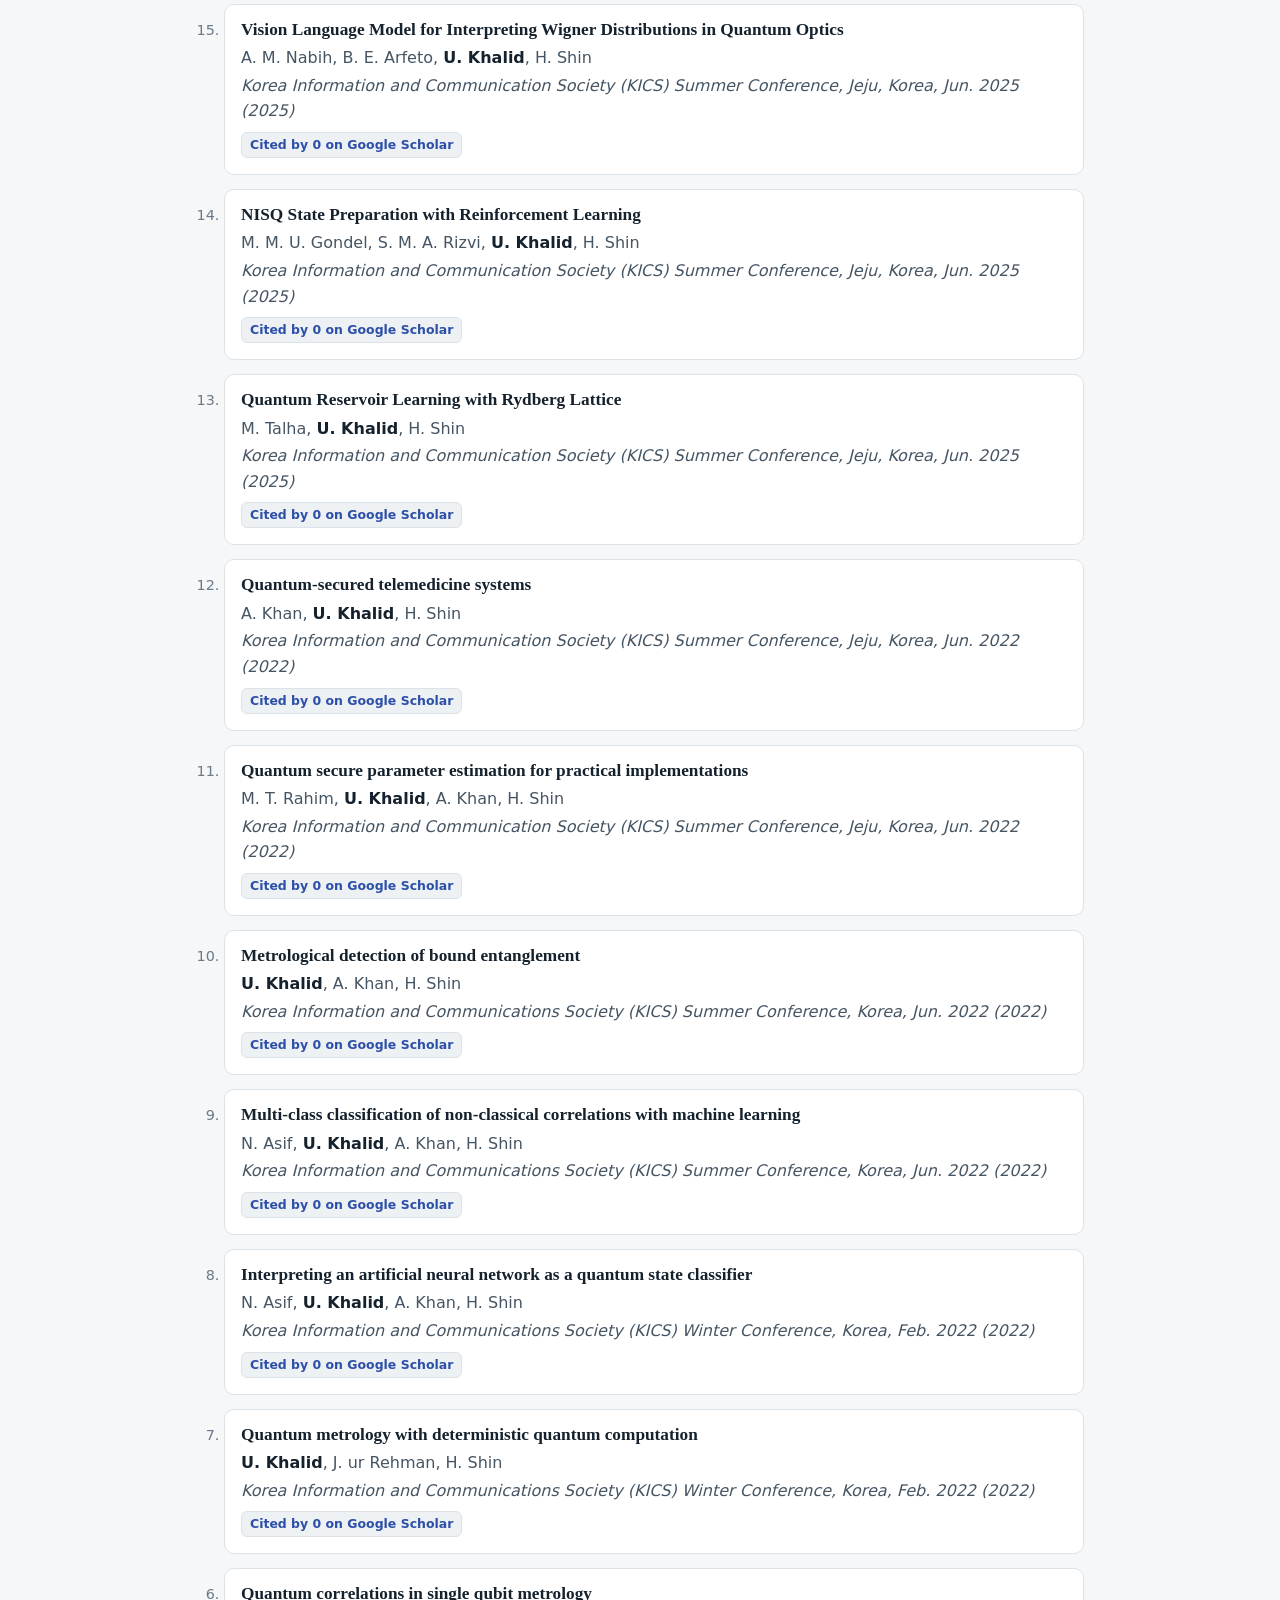
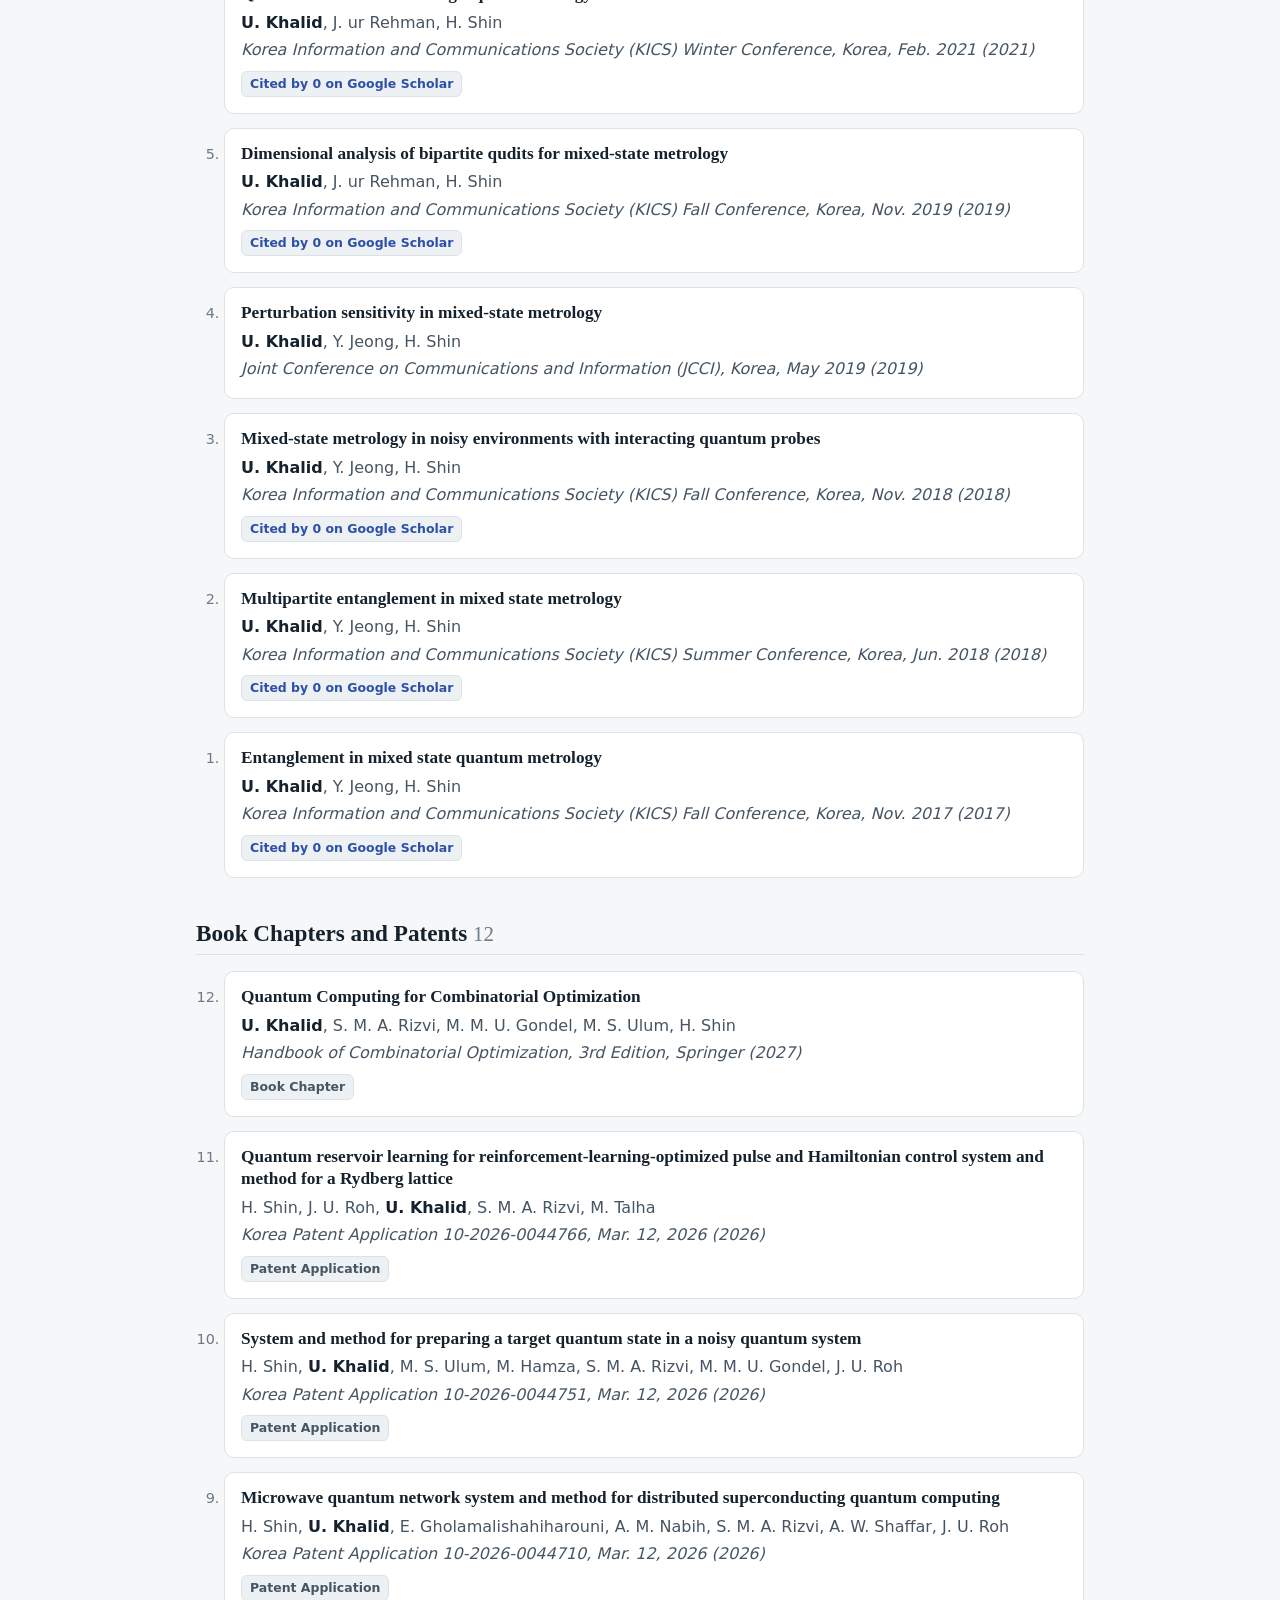
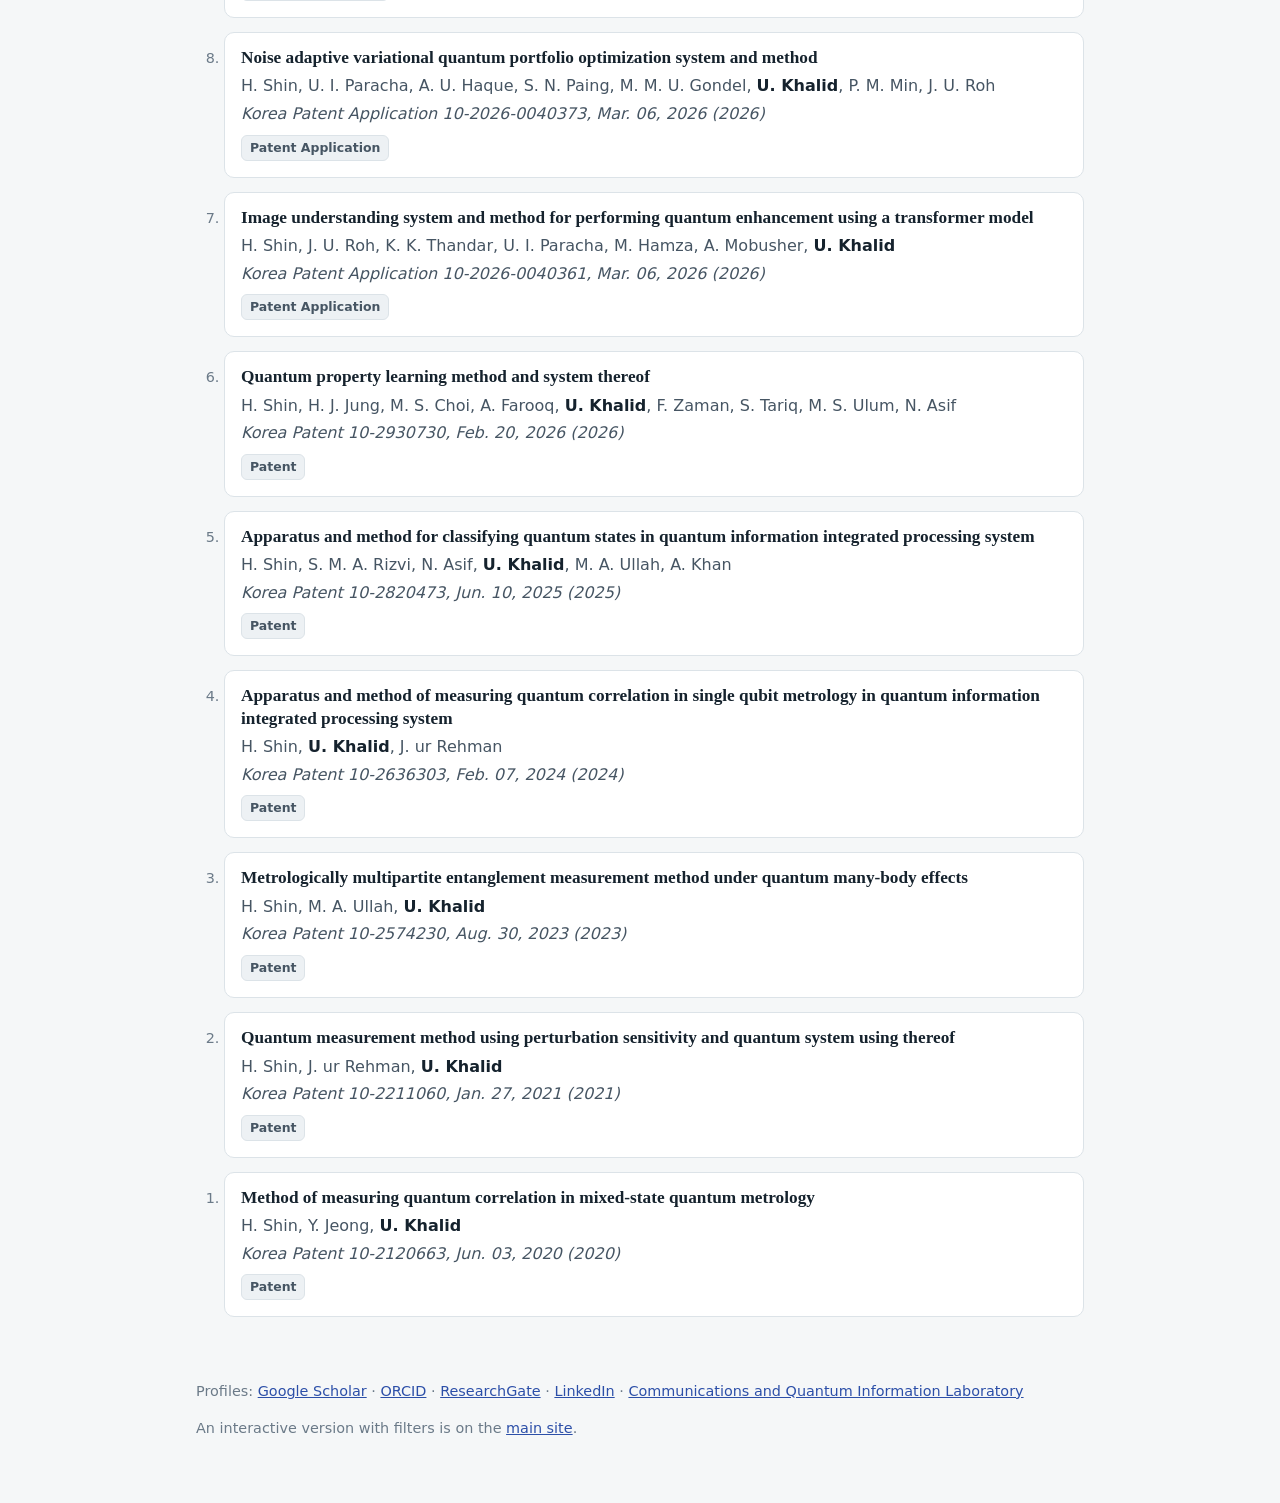
==== commit b7256e13: "Update Google Scholar metrics and publication pages" ====
--- a/publications/index.html
+++ b/publications/index.html
@@ -45,7 +45,7 @@
       "mainEntity": {
         "@id": "https://umankhalid.github.io/publications/#list"
       },
-      "dateModified": "2026-11-20"
+      "dateModified": "2026-11-22"
     },
     {
       "@type": "Person",
@@ -2041,7 +2041,7 @@
     <h1>Publications of Dr. Uman Khalid</h1>
     <p class="role">Research Professor, Institute for Communications and Quantum Nexus and Communications and Quantum Information Laboratory, Kyung Hee University, Korea</p>
     <p class="metrics"><a href="https://scholar.google.com/citations?user=CyVQHYEAAAAJ&amp;hl=en" rel="me noopener">Google Scholar</a>:
-        735 citations &middot; h-index 17 &middot; i10-index 20 <span class="muted">(updated 2026-11-20)</span></p>
+        737 citations &middot; h-index 17 &middot; i10-index 20 <span class="muted">(updated 2026-11-22)</span></p>
     <ol class="toc">
           <li><a href="#journals">International Journal Papers</a> (26)</li>
           <li><a href="#conferences">International Conference Papers</a> (6)</li>
@@ -2147,7 +2147,7 @@
             <h3><a href="https://doi.org/10.1109/mcom.005.2300844" rel="noopener">Integrated satellite-ground variational quantum sensing networks</a></h3>
             <p class="authors"><strong>U. Khalid</strong>, M. S. Ulum, M. Z. Win, H. Shin</p>
             <p class="venue">IEEE Communications Magazine, vol. 62, no. 10, pp. 20–27 (2024)</p>
-            <p class="chips"><span class="chip chip-if">IF 8.3</span> <a class="chip chip-scholar" href="https://scholar.google.com/scholar?oi=bibs&amp;hl=en&amp;cites=320613285369309683" rel="noopener">Cited by 19 on Google Scholar</a> <a class="chip chip-doi" href="https://doi.org/10.1109/mcom.005.2300844" rel="noopener">DOI 10.1109/mcom.005.2300844</a></p>
+            <p class="chips"><span class="chip chip-if">IF 8.3</span> <a class="chip chip-scholar" href="https://scholar.google.com/scholar?oi=bibs&amp;hl=en&amp;cites=320613285369309683" rel="noopener">Cited by 20 on Google Scholar</a> <a class="chip chip-doi" href="https://doi.org/10.1109/mcom.005.2300844" rel="noopener">DOI 10.1109/mcom.005.2300844</a></p>
           </article>
         </li>
         <li>
@@ -2155,7 +2155,7 @@
             <h3><a href="https://doi.org/10.1109/jiot.2024.3420455" rel="noopener">Deep quantum-transformer networks for multimodal beam prediction in ISAC systems</a></h3>
             <p class="authors">S. Tariq, B. E. Arfeto, <strong>U. Khalid</strong>, S. Kim, T. Q. Duong, H. Shin</p>
             <p class="venue">IEEE Internet of Things Journal, vol. 11, no. 18, pp. 29387–29401 (2024)</p>
-            <p class="chips"><span class="chip chip-if">IF 8.7</span> <a class="chip chip-scholar" href="https://scholar.google.com/scholar?oi=bibs&amp;hl=en&amp;cites=382919852487303932" rel="noopener">Cited by 70 on Google Scholar</a> <a class="chip chip-doi" href="https://doi.org/10.1109/jiot.2024.3420455" rel="noopener">DOI 10.1109/jiot.2024.3420455</a></p>
+            <p class="chips"><span class="chip chip-if">IF 8.7</span> <a class="chip chip-scholar" href="https://scholar.google.com/scholar?oi=bibs&amp;hl=en&amp;cites=382919852487303932" rel="noopener">Cited by 71 on Google Scholar</a> <a class="chip chip-doi" href="https://doi.org/10.1109/jiot.2024.3420455" rel="noopener">DOI 10.1109/jiot.2024.3420455</a></p>
           </article>
         </li>
         <li>
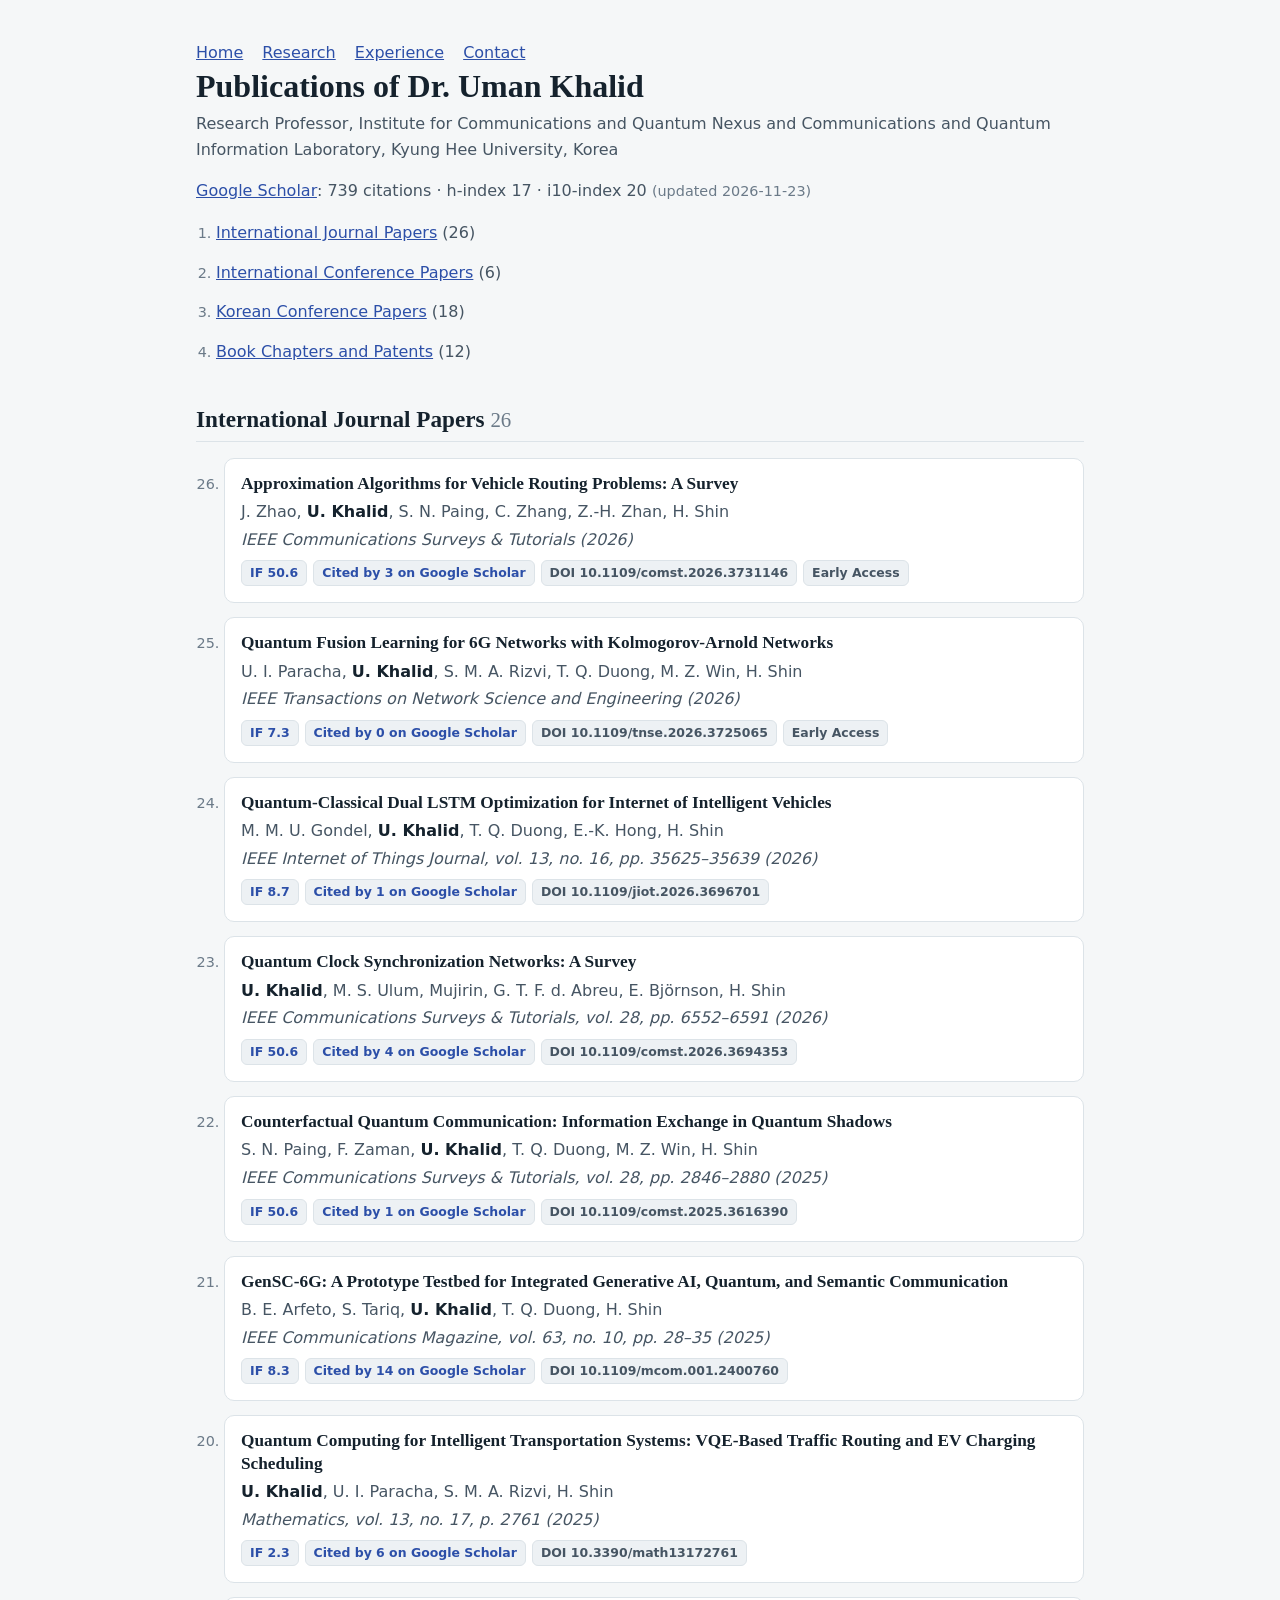
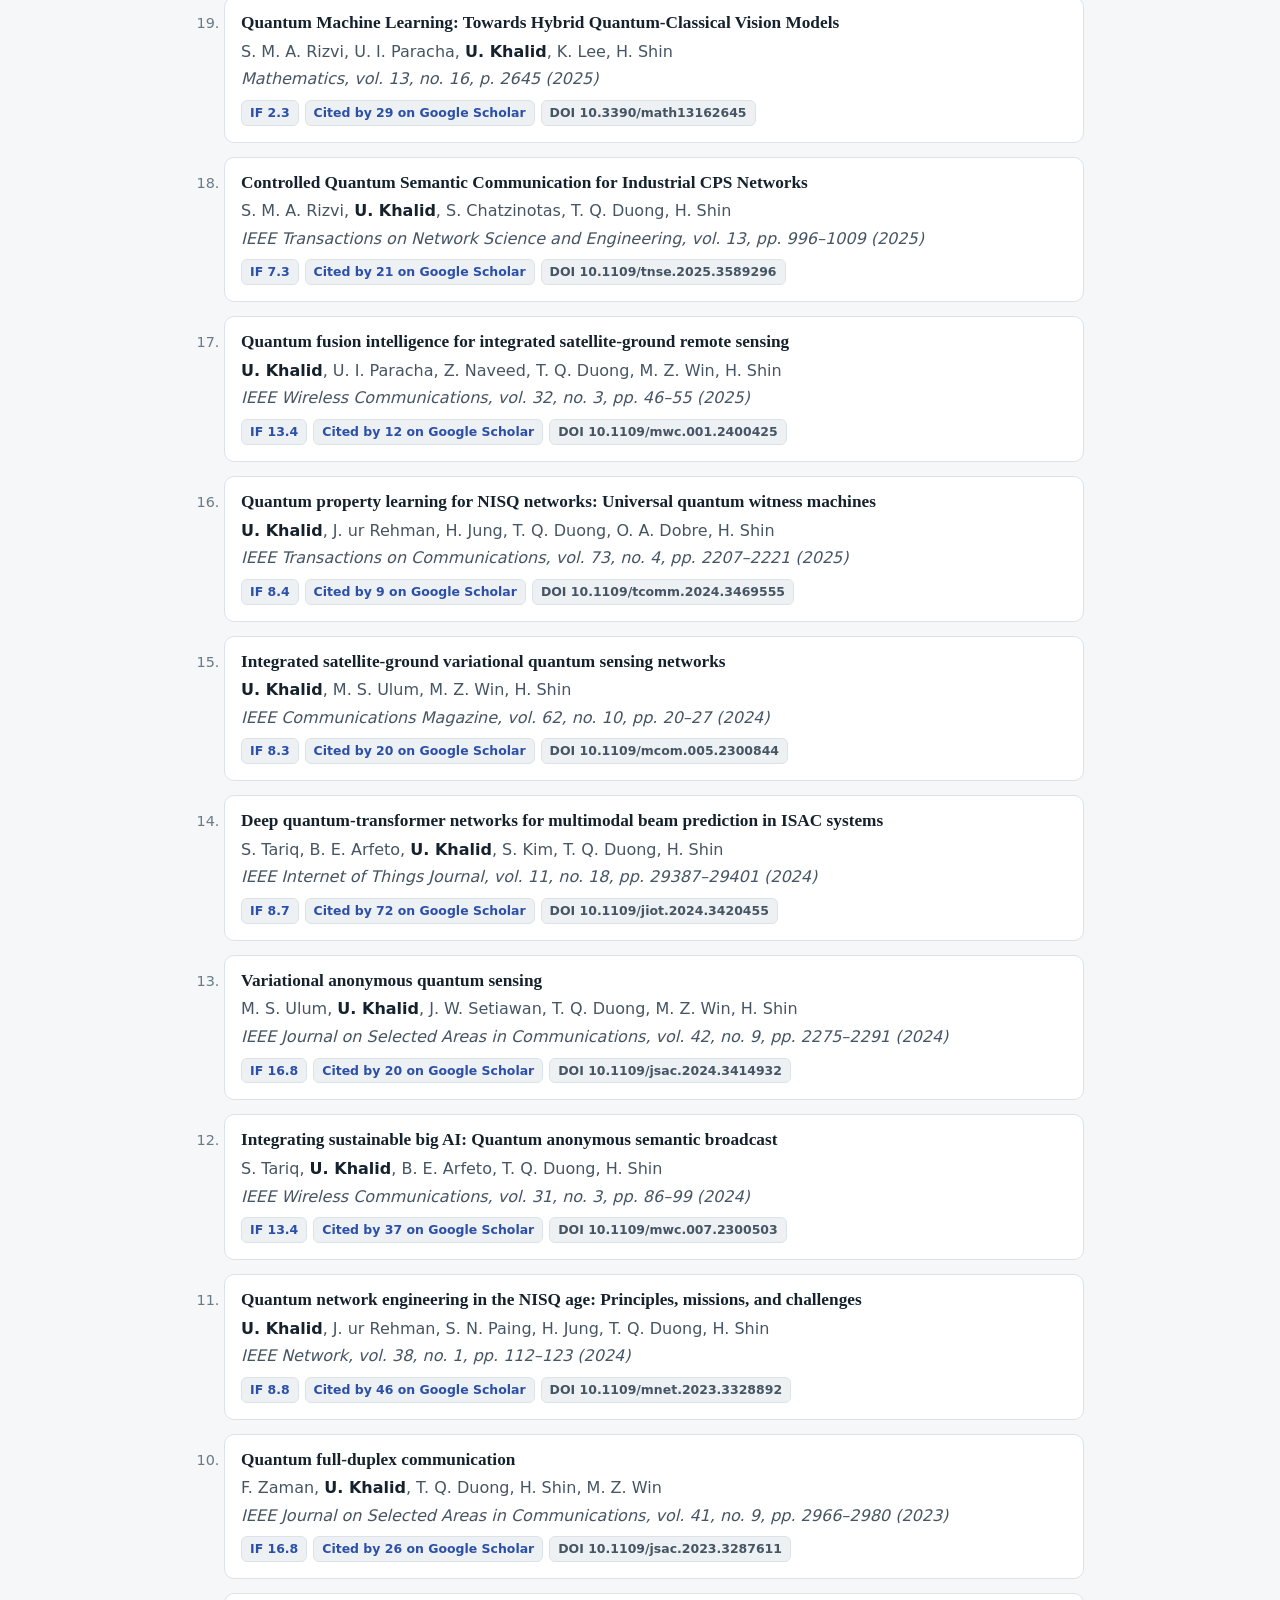
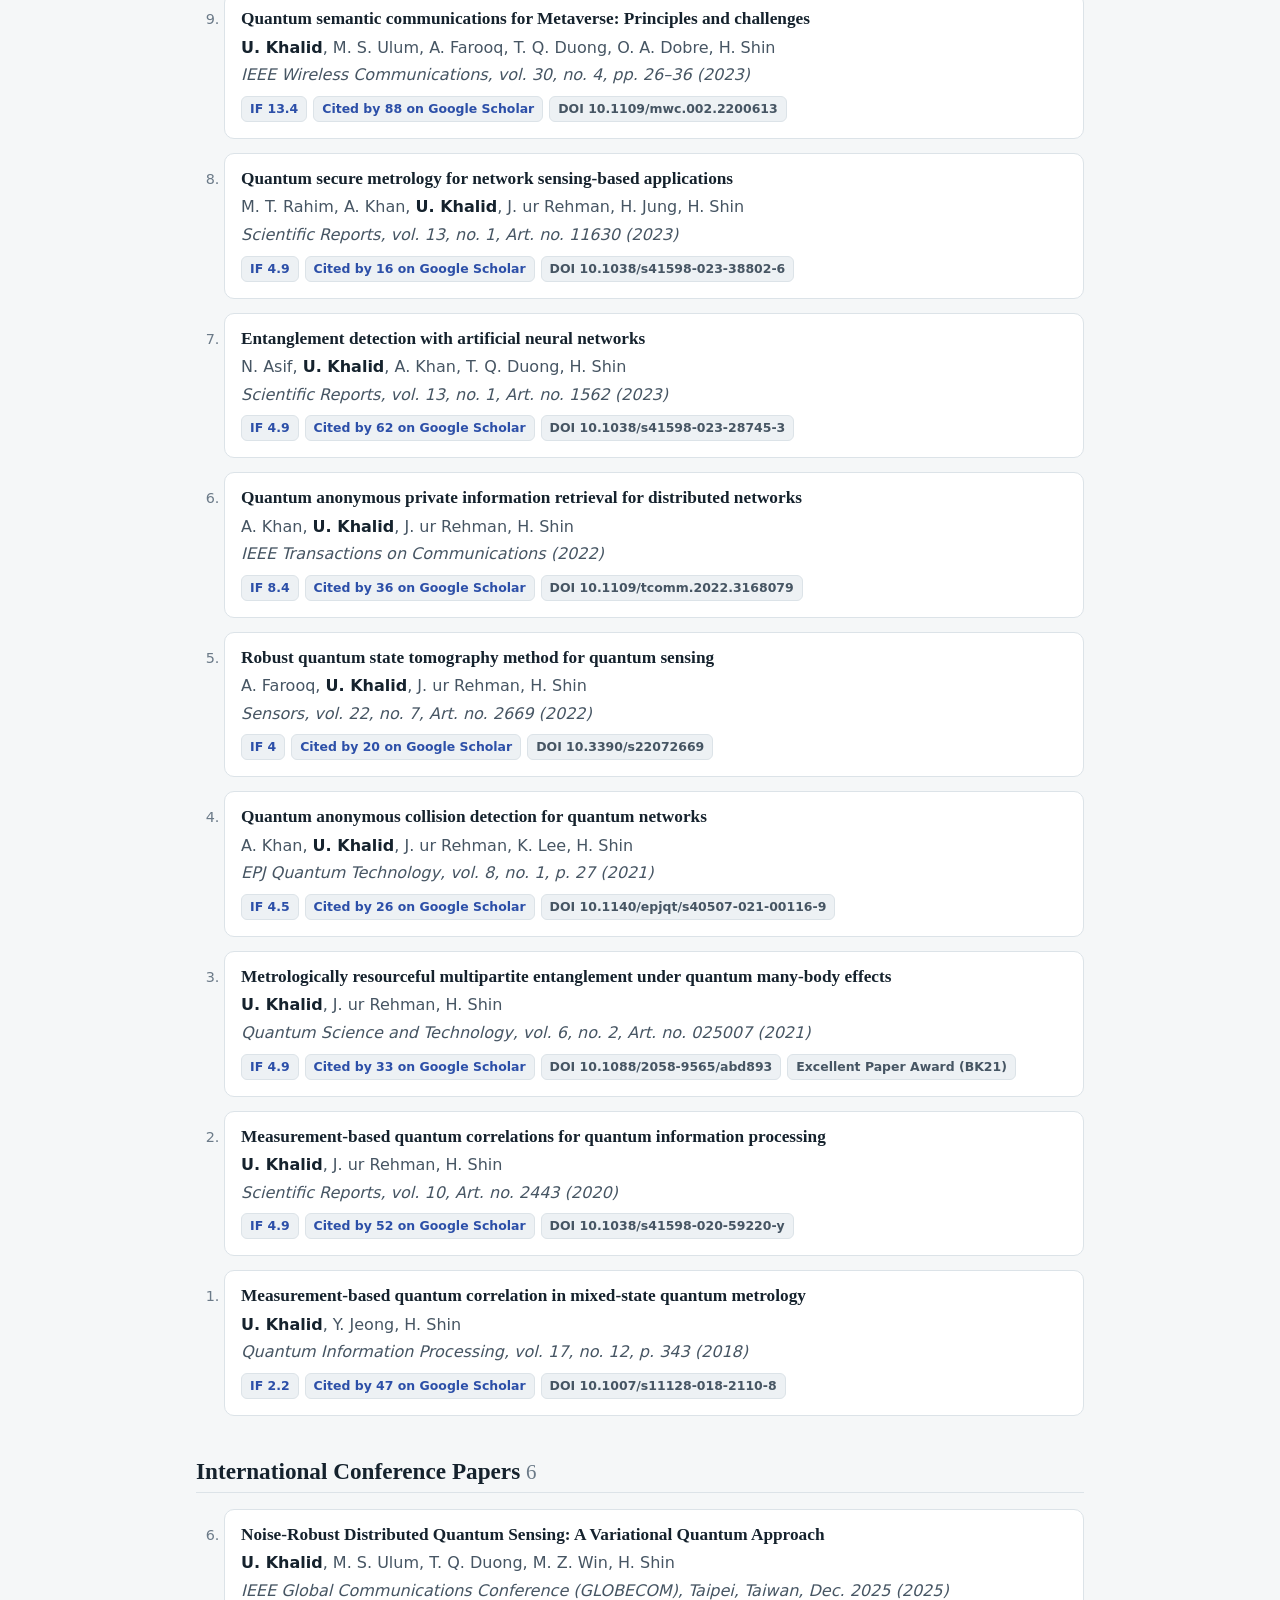
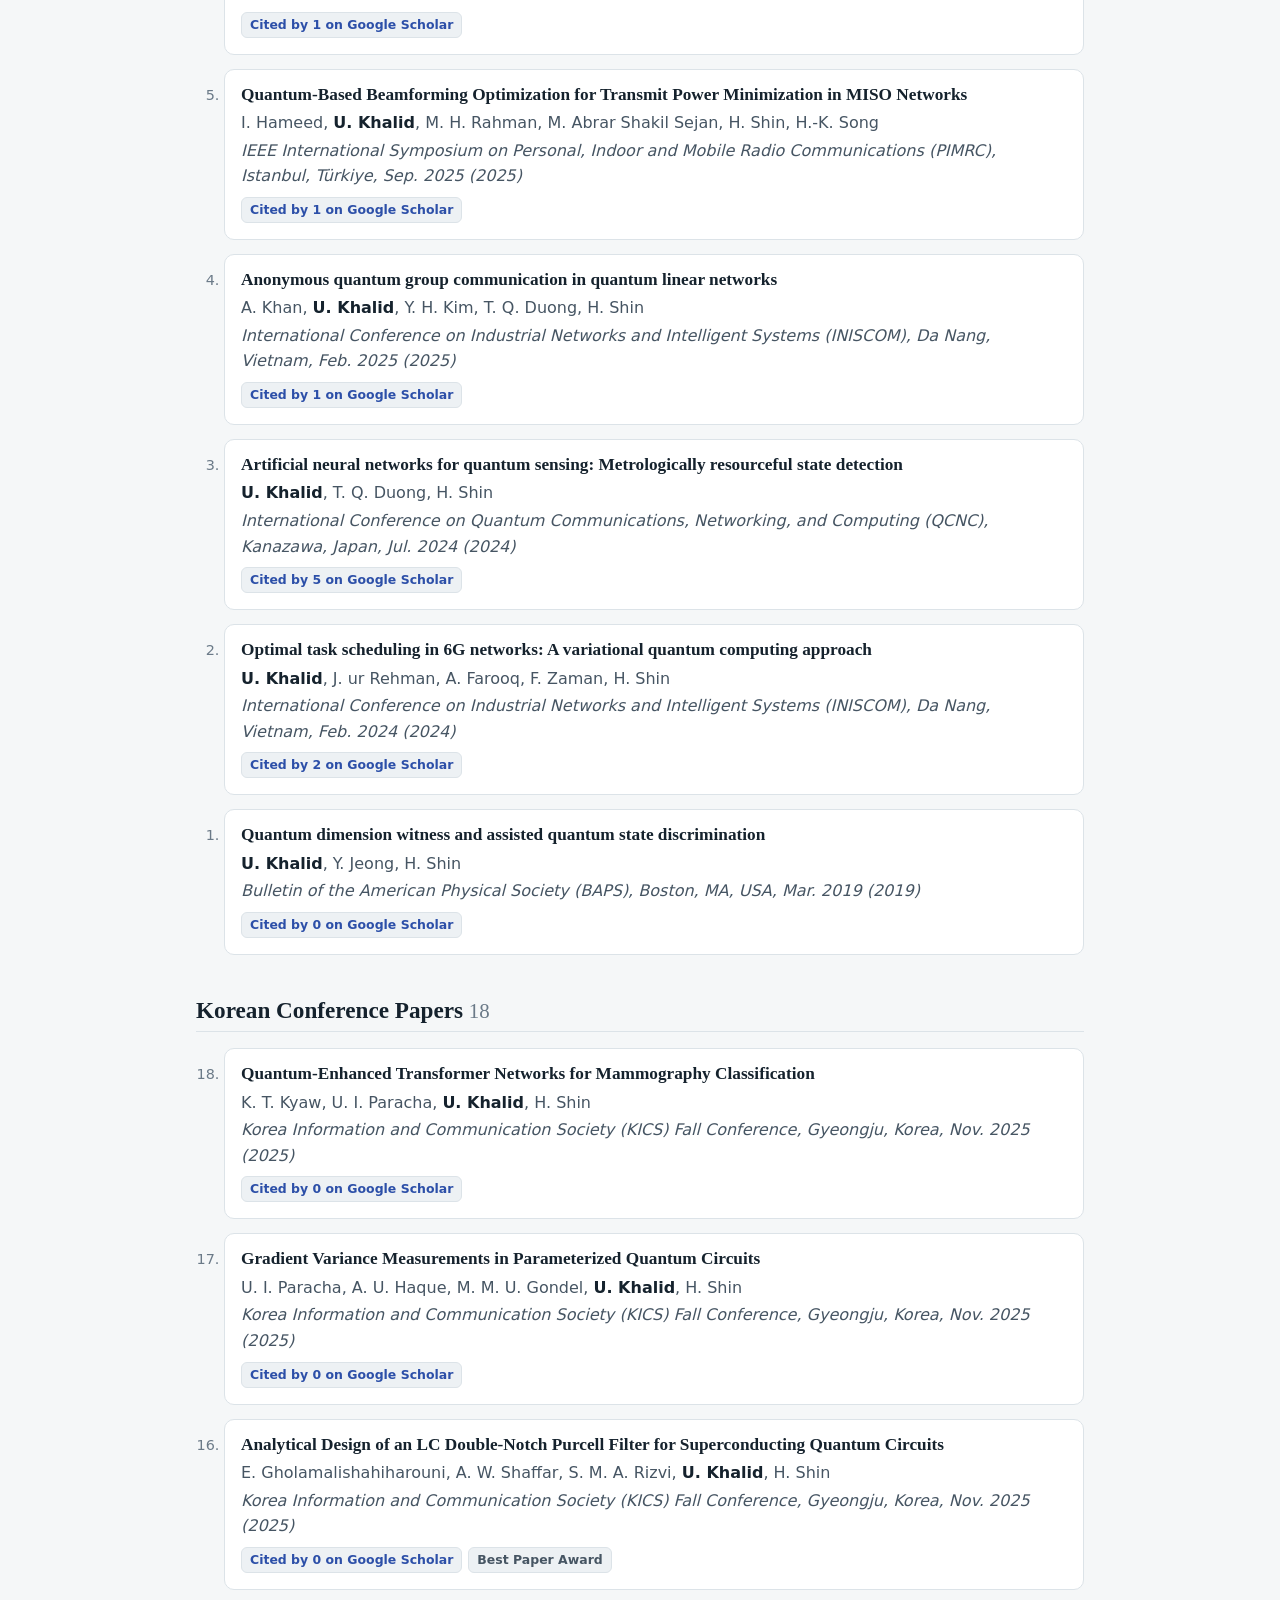
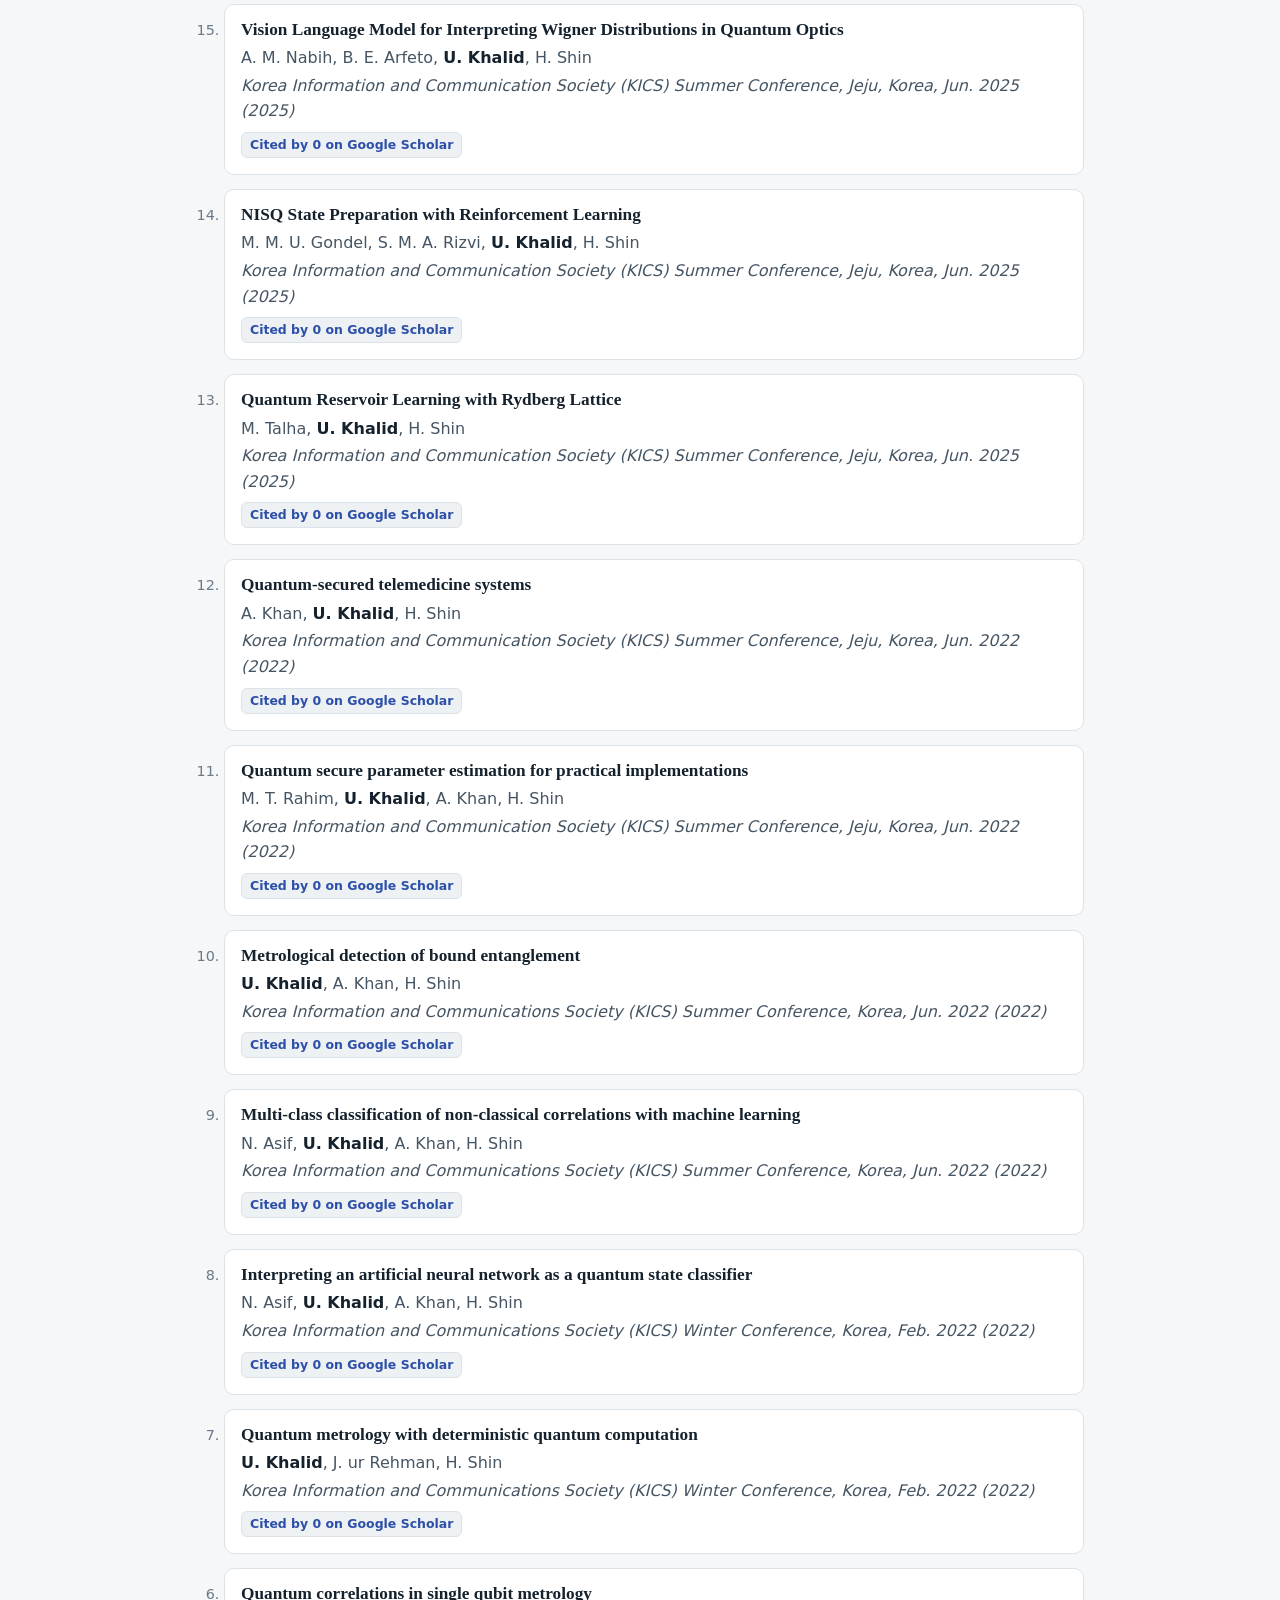
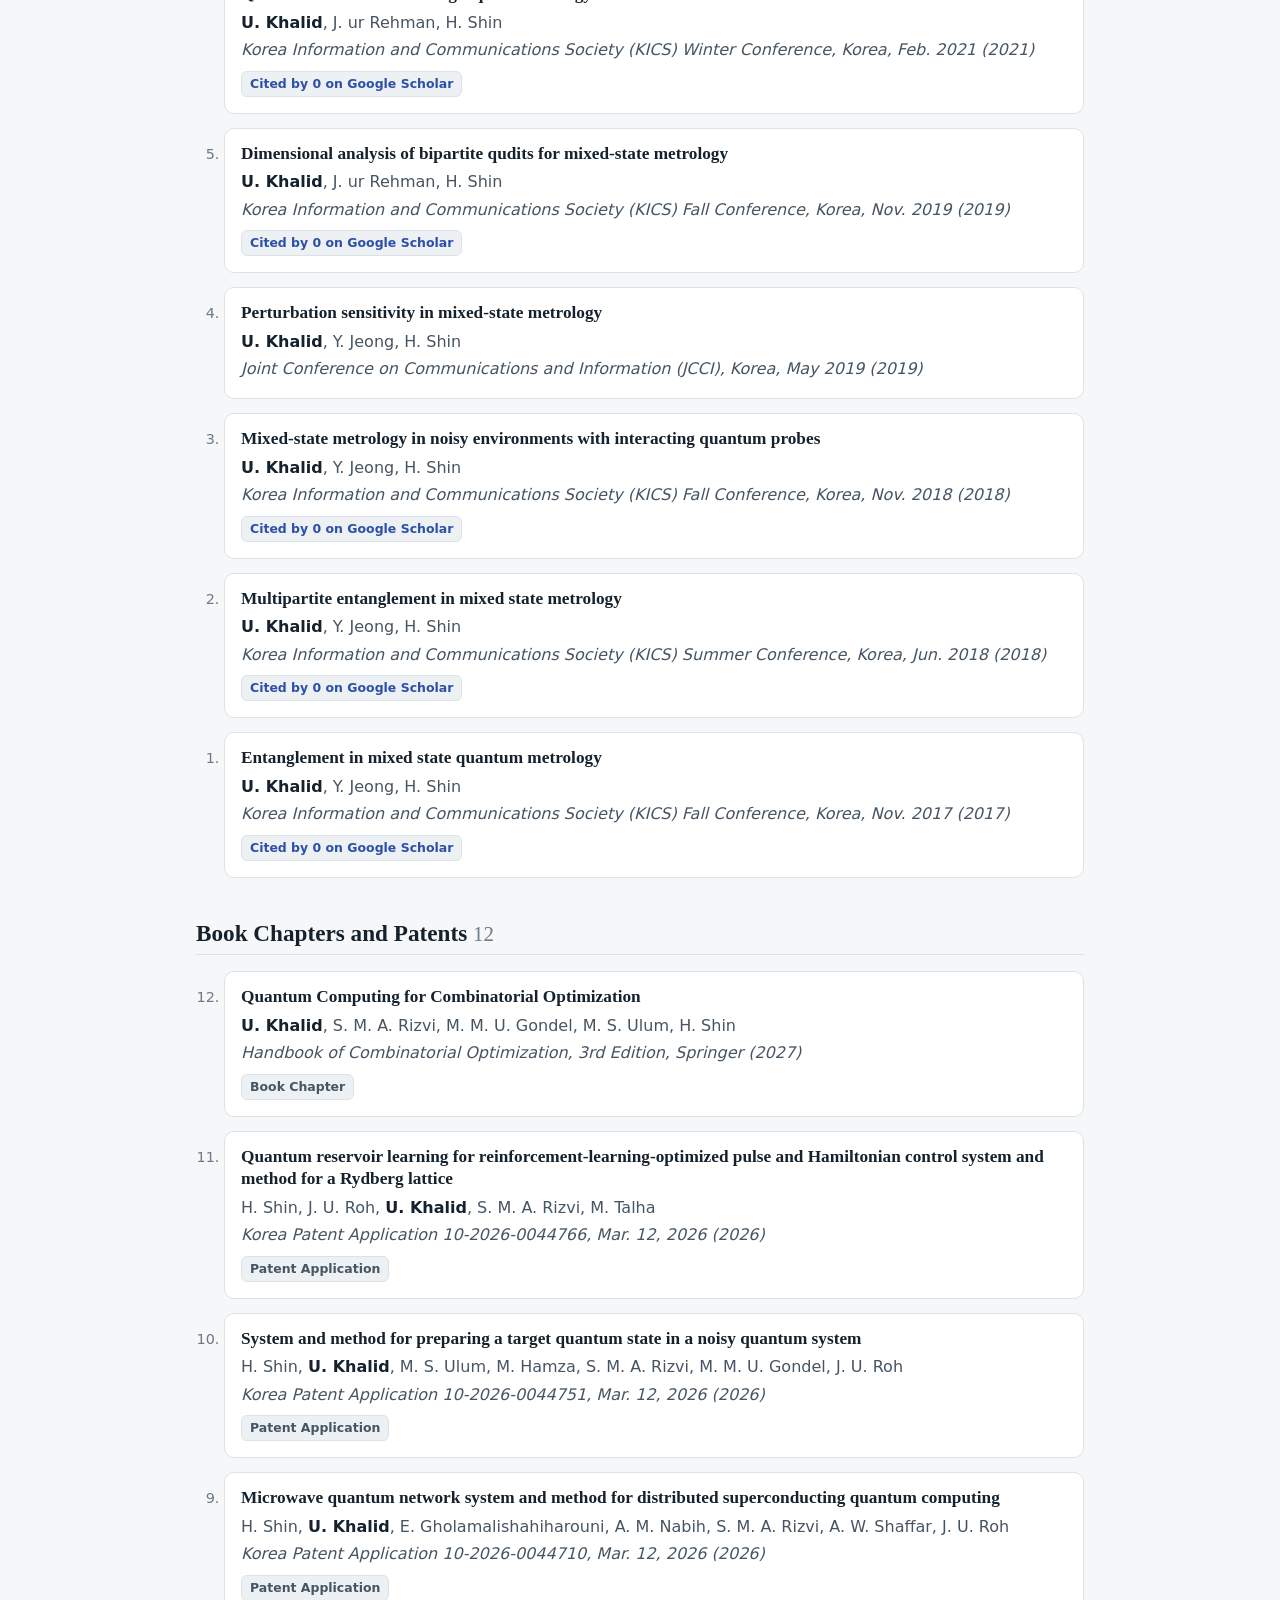
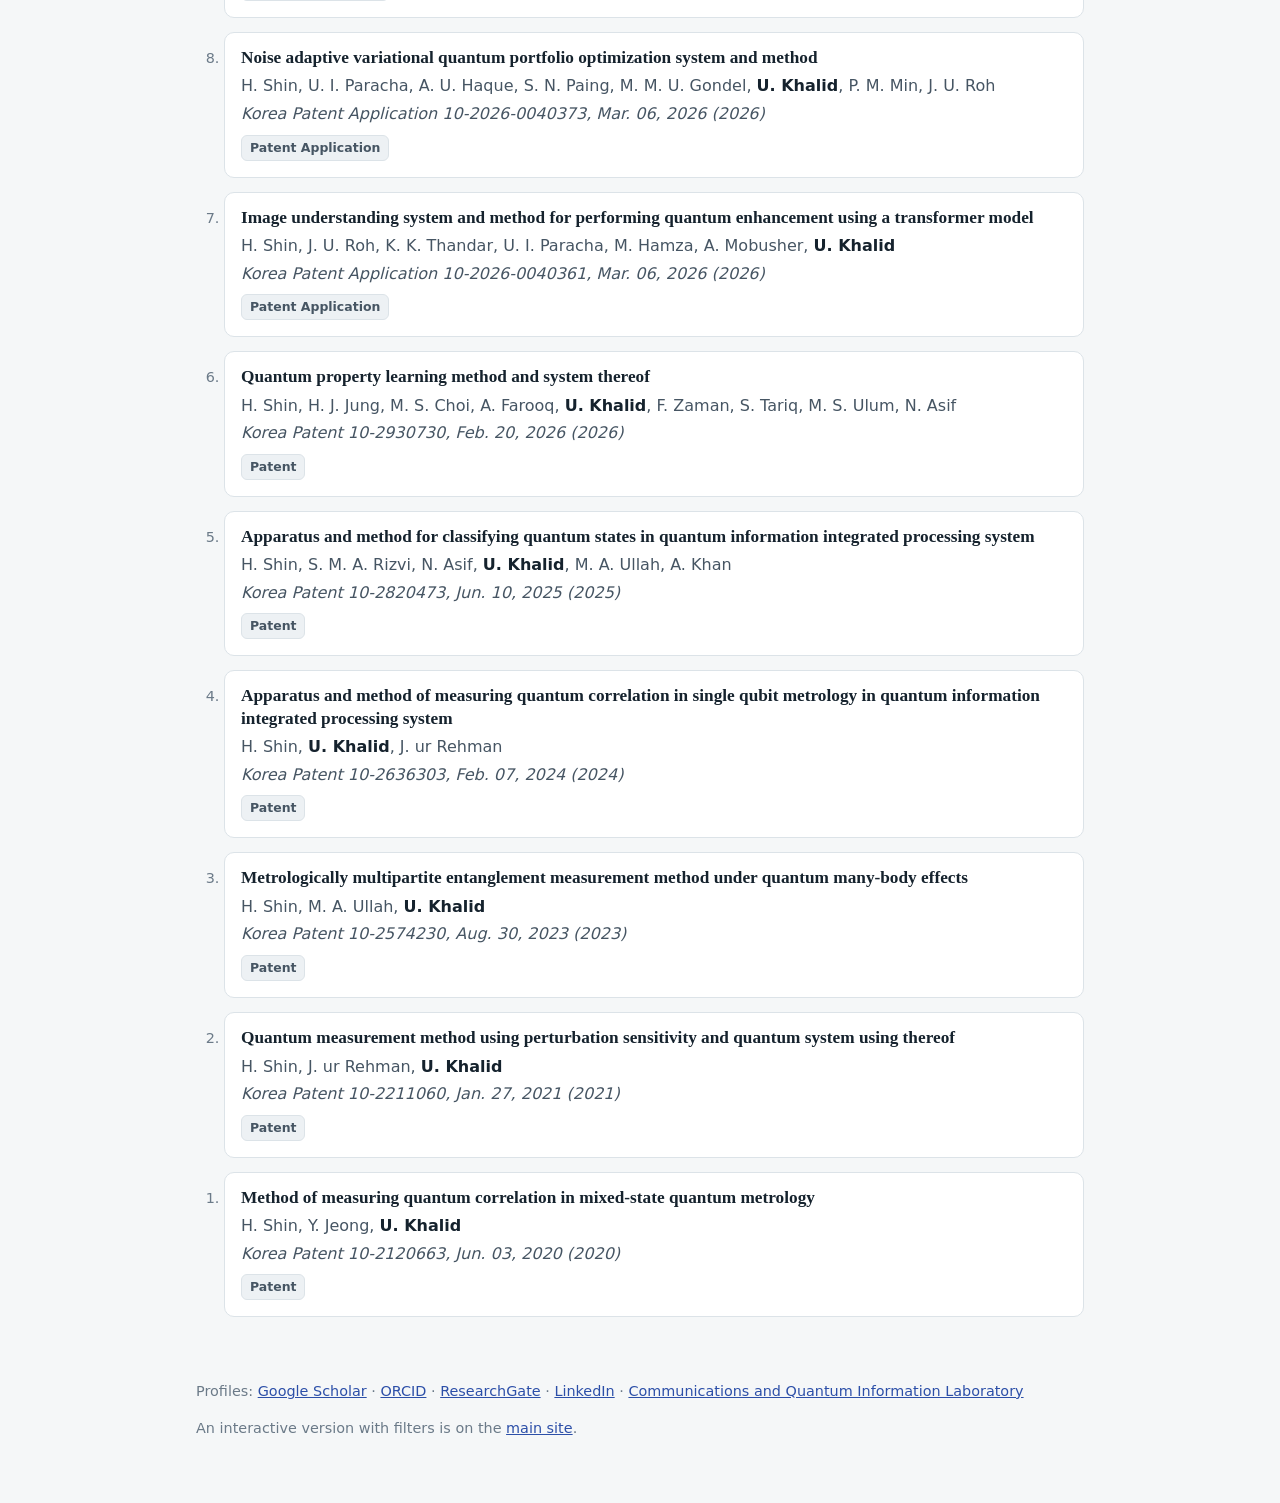
==== commit 262503b6: "Update Google Scholar metrics and publication pages" ====
--- a/publications/index.html
+++ b/publications/index.html
@@ -45,7 +45,7 @@
       "mainEntity": {
         "@id": "https://umankhalid.github.io/publications/#list"
       },
-      "dateModified": "2026-11-22"
+      "dateModified": "2026-11-23"
     },
     {
       "@type": "Person",
@@ -2041,7 +2041,7 @@
     <h1>Publications of Dr. Uman Khalid</h1>
     <p class="role">Research Professor, Institute for Communications and Quantum Nexus and Communications and Quantum Information Laboratory, Kyung Hee University, Korea</p>
     <p class="metrics"><a href="https://scholar.google.com/citations?user=CyVQHYEAAAAJ&amp;hl=en" rel="me noopener">Google Scholar</a>:
-        737 citations &middot; h-index 17 &middot; i10-index 20 <span class="muted">(updated 2026-11-22)</span></p>
+        739 citations &middot; h-index 17 &middot; i10-index 20 <span class="muted">(updated 2026-11-23)</span></p>
     <ol class="toc">
           <li><a href="#journals">International Journal Papers</a> (26)</li>
           <li><a href="#conferences">International Conference Papers</a> (6)</li>
@@ -2155,7 +2155,7 @@
             <h3><a href="https://doi.org/10.1109/jiot.2024.3420455" rel="noopener">Deep quantum-transformer networks for multimodal beam prediction in ISAC systems</a></h3>
             <p class="authors">S. Tariq, B. E. Arfeto, <strong>U. Khalid</strong>, S. Kim, T. Q. Duong, H. Shin</p>
             <p class="venue">IEEE Internet of Things Journal, vol. 11, no. 18, pp. 29387–29401 (2024)</p>
-            <p class="chips"><span class="chip chip-if">IF 8.7</span> <a class="chip chip-scholar" href="https://scholar.google.com/scholar?oi=bibs&amp;hl=en&amp;cites=382919852487303932" rel="noopener">Cited by 71 on Google Scholar</a> <a class="chip chip-doi" href="https://doi.org/10.1109/jiot.2024.3420455" rel="noopener">DOI 10.1109/jiot.2024.3420455</a></p>
+            <p class="chips"><span class="chip chip-if">IF 8.7</span> <a class="chip chip-scholar" href="https://scholar.google.com/scholar?oi=bibs&amp;hl=en&amp;cites=382919852487303932" rel="noopener">Cited by 72 on Google Scholar</a> <a class="chip chip-doi" href="https://doi.org/10.1109/jiot.2024.3420455" rel="noopener">DOI 10.1109/jiot.2024.3420455</a></p>
           </article>
         </li>
         <li>
@@ -2219,7 +2219,7 @@
             <h3><a href="https://doi.org/10.1109/tcomm.2022.3168079" rel="noopener">Quantum anonymous private information retrieval for distributed networks</a></h3>
             <p class="authors">A. Khan, <strong>U. Khalid</strong>, J. ur Rehman, H. Shin</p>
             <p class="venue">IEEE Transactions on Communications (2022)</p>
-            <p class="chips"><span class="chip chip-if">IF 8.4</span> <a class="chip chip-scholar" href="https://scholar.google.com/scholar?oi=bibs&amp;hl=en&amp;cites=2950549674563273482" rel="noopener">Cited by 35 on Google Scholar</a> <a class="chip chip-doi" href="https://doi.org/10.1109/tcomm.2022.3168079" rel="noopener">DOI 10.1109/tcomm.2022.3168079</a></p>
+            <p class="chips"><span class="chip chip-if">IF 8.4</span> <a class="chip chip-scholar" href="https://scholar.google.com/scholar?oi=bibs&amp;hl=en&amp;cites=2950549674563273482" rel="noopener">Cited by 36 on Google Scholar</a> <a class="chip chip-doi" href="https://doi.org/10.1109/tcomm.2022.3168079" rel="noopener">DOI 10.1109/tcomm.2022.3168079</a></p>
           </article>
         </li>
         <li>
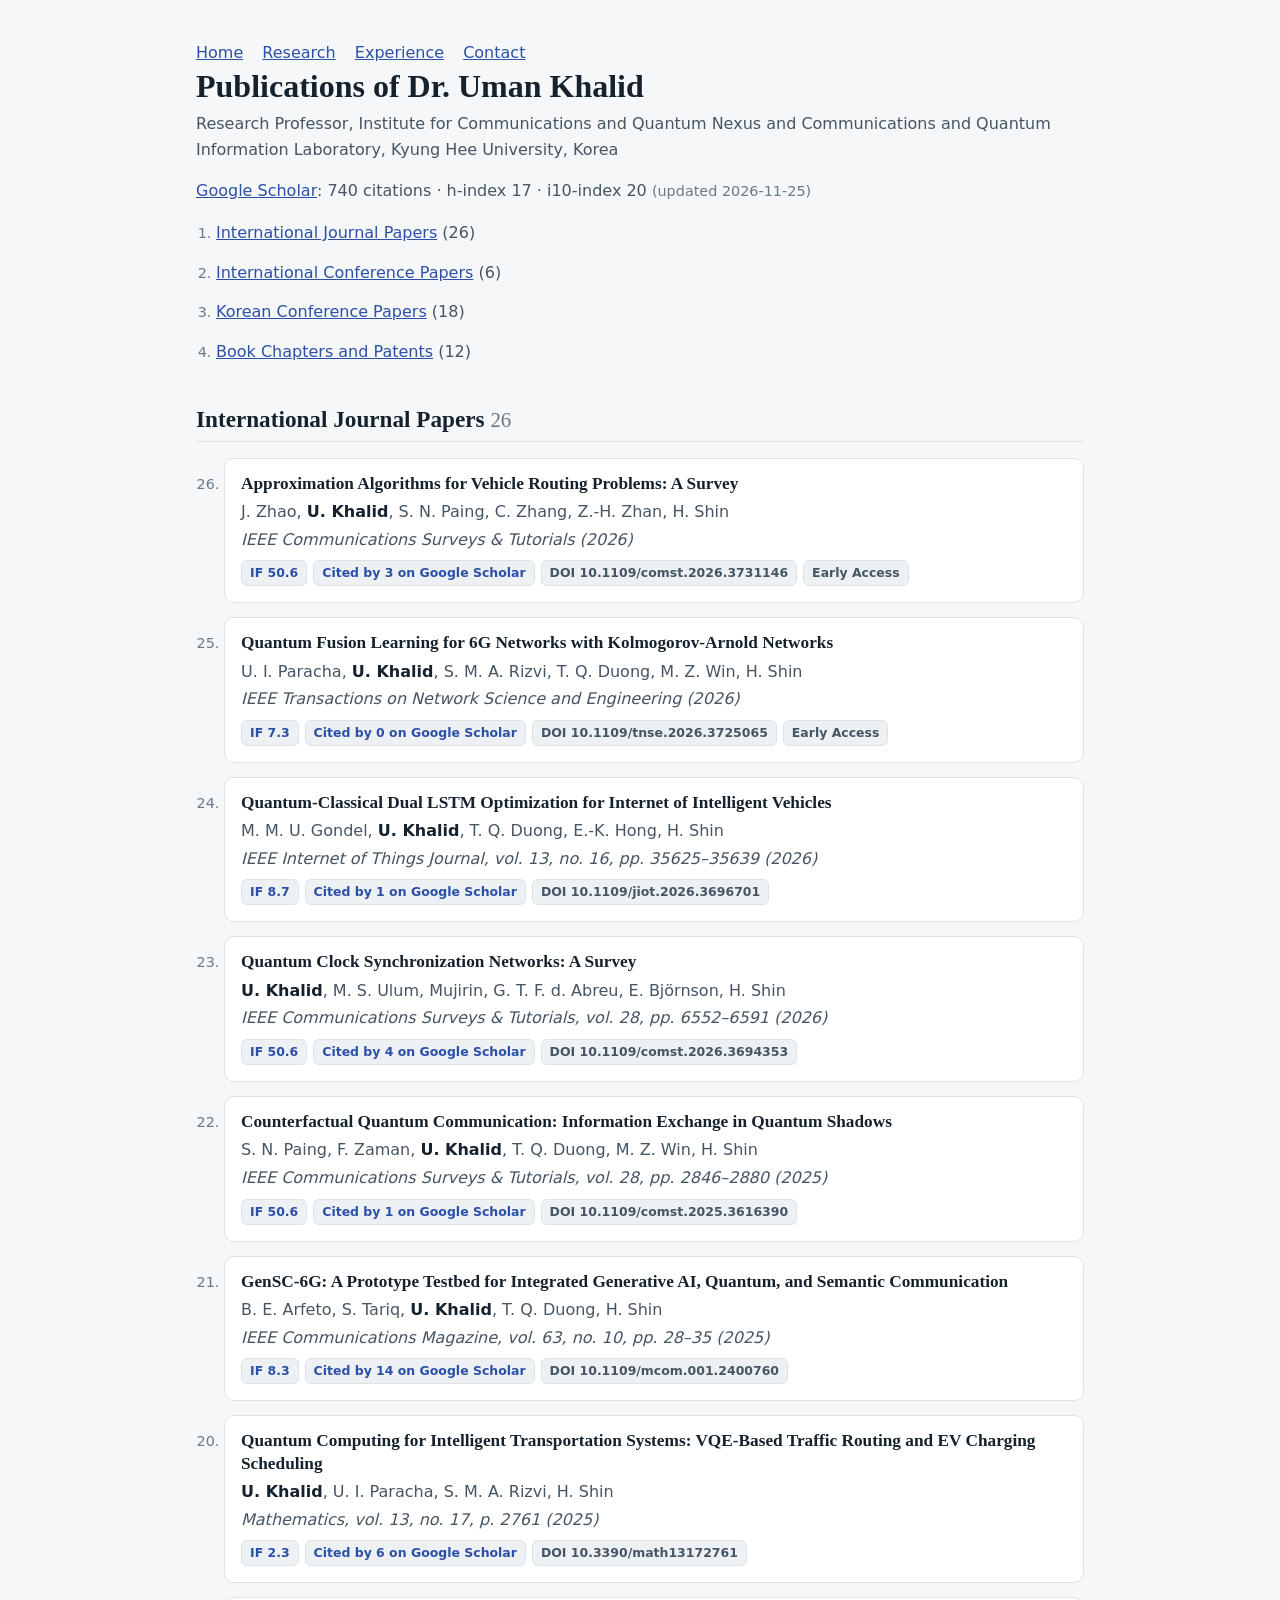
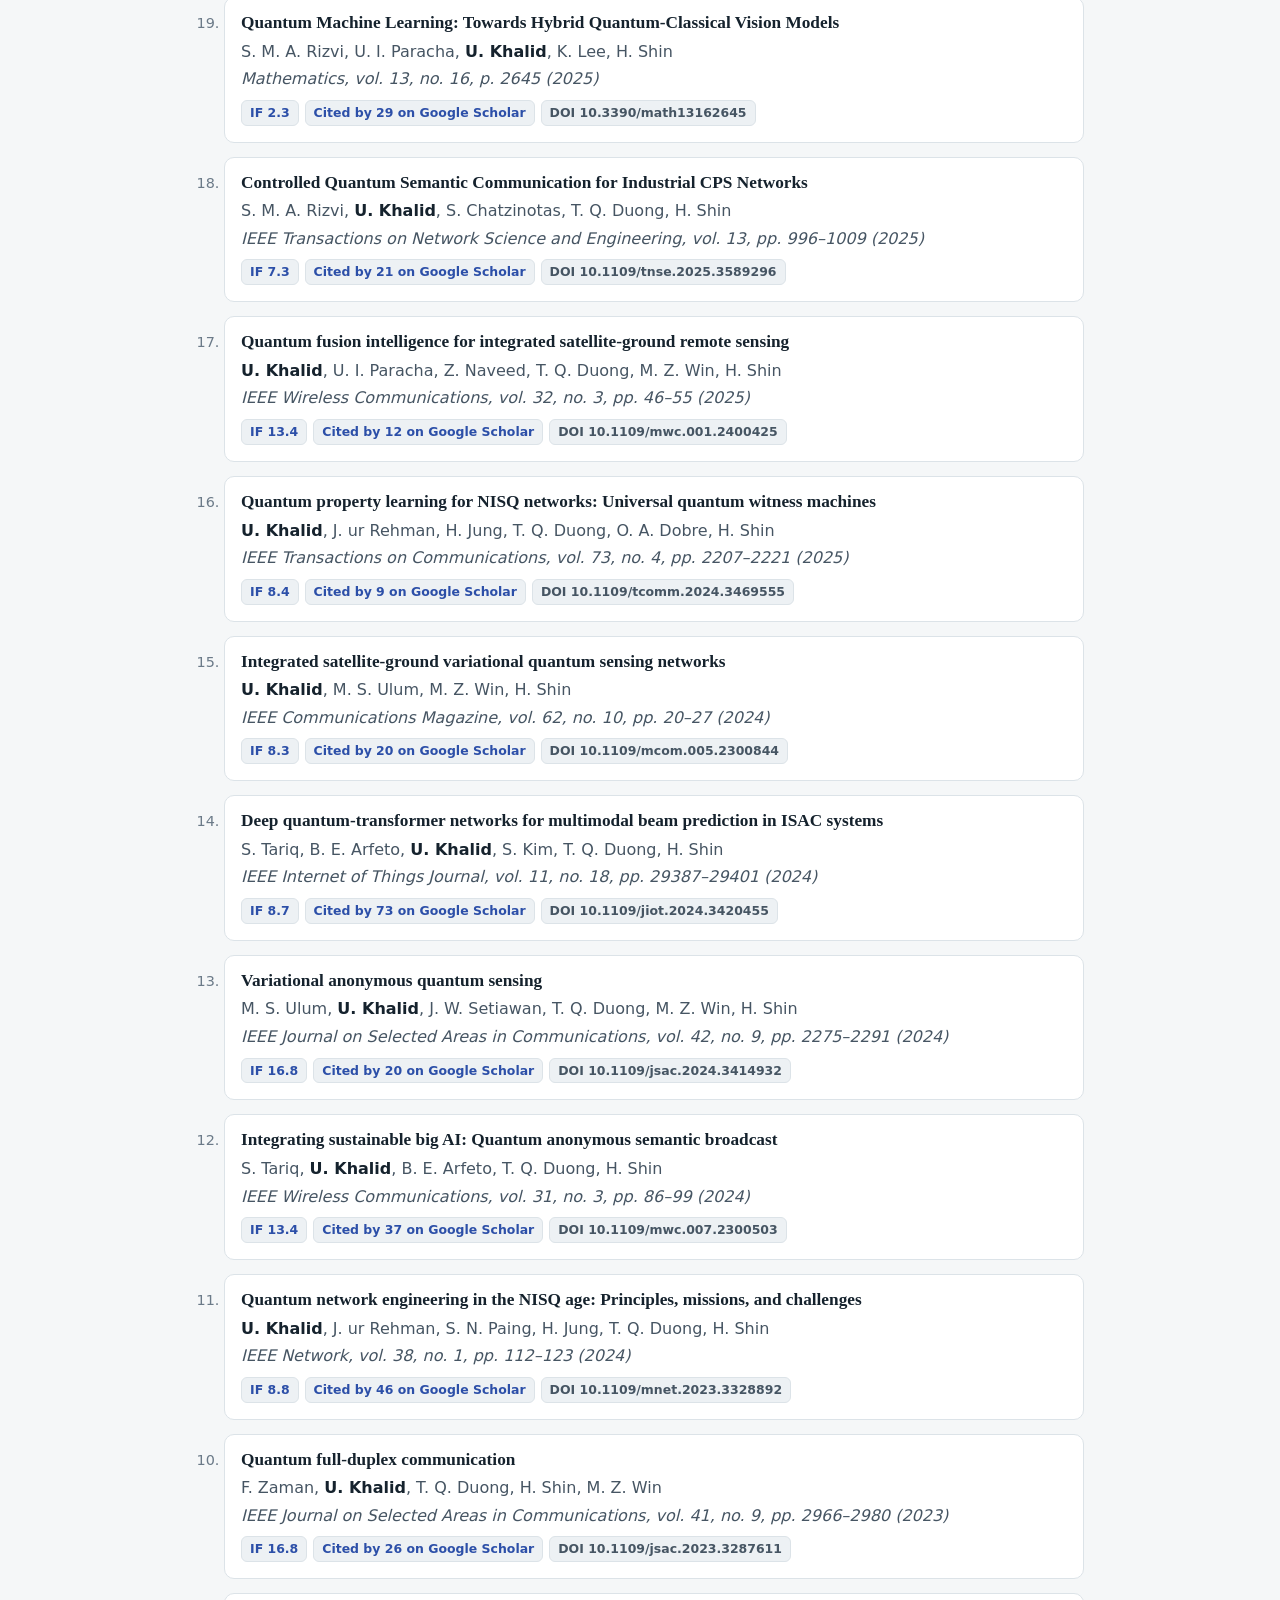
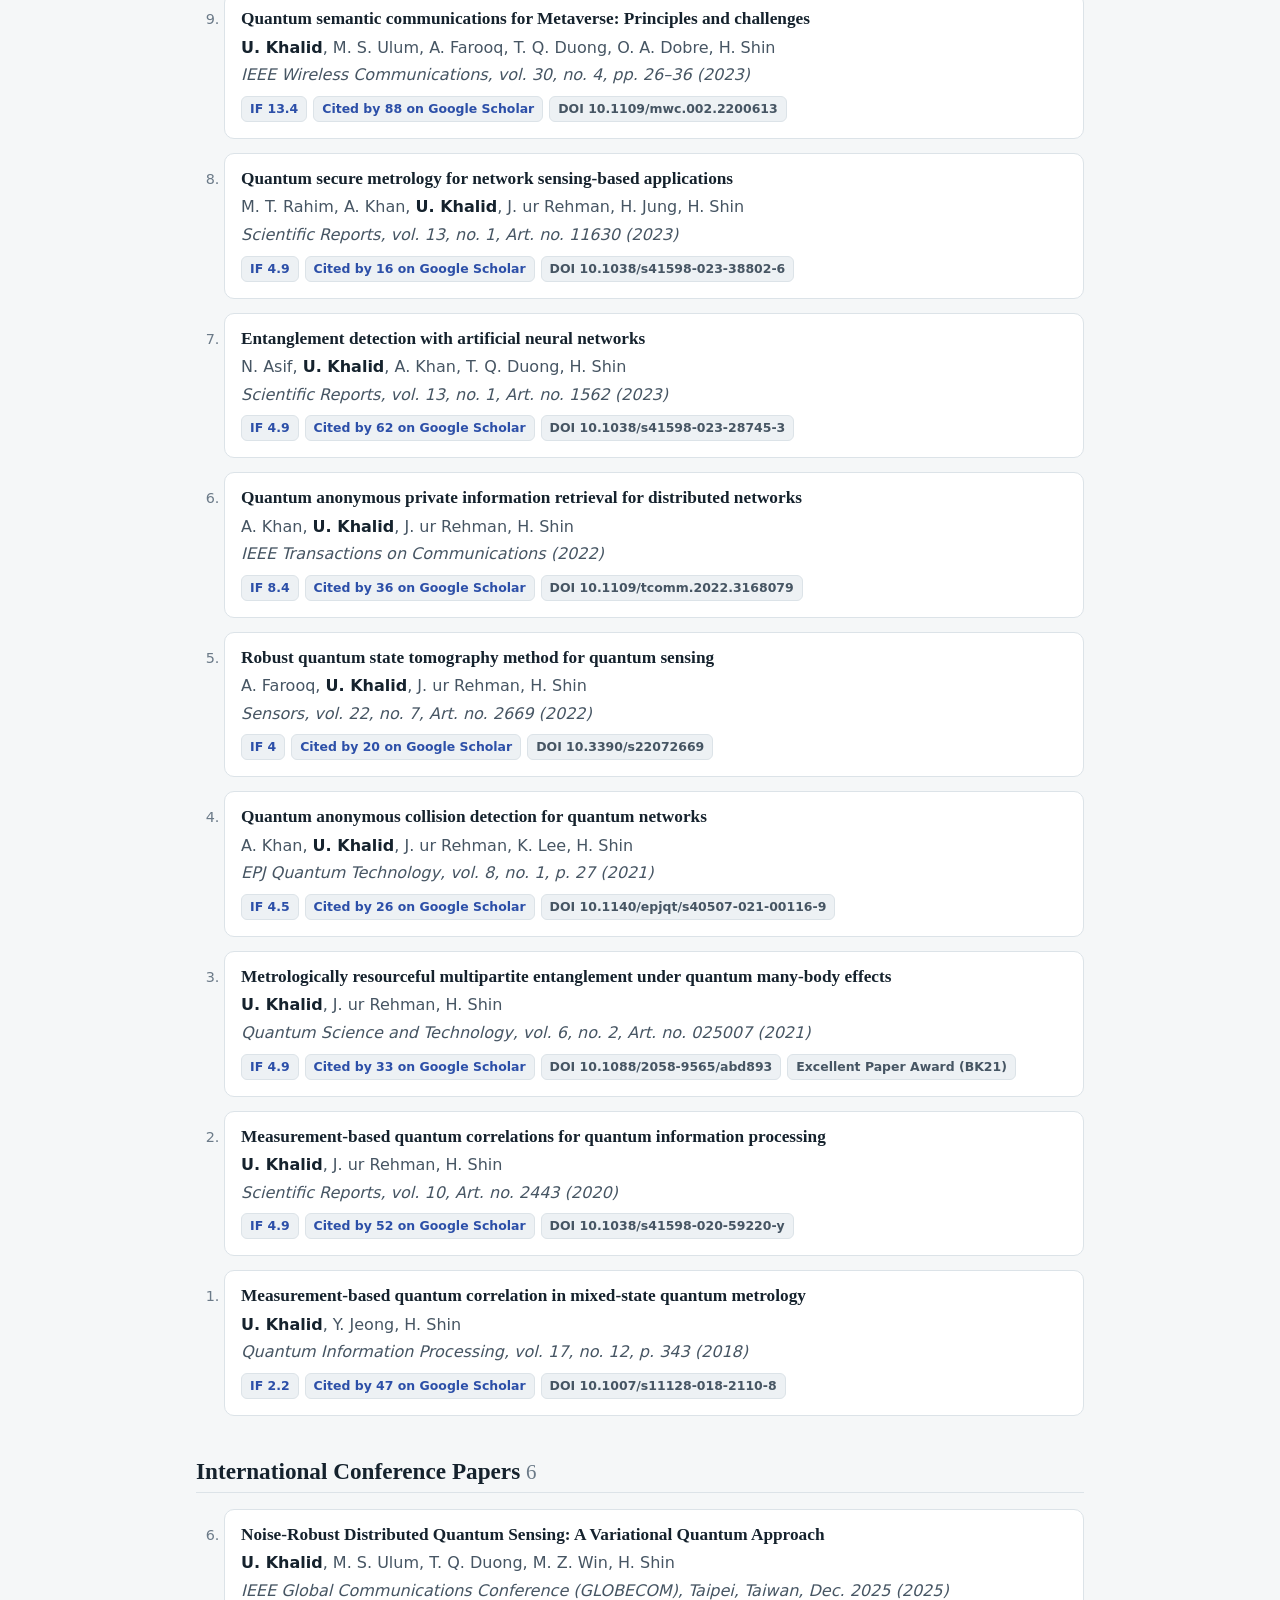
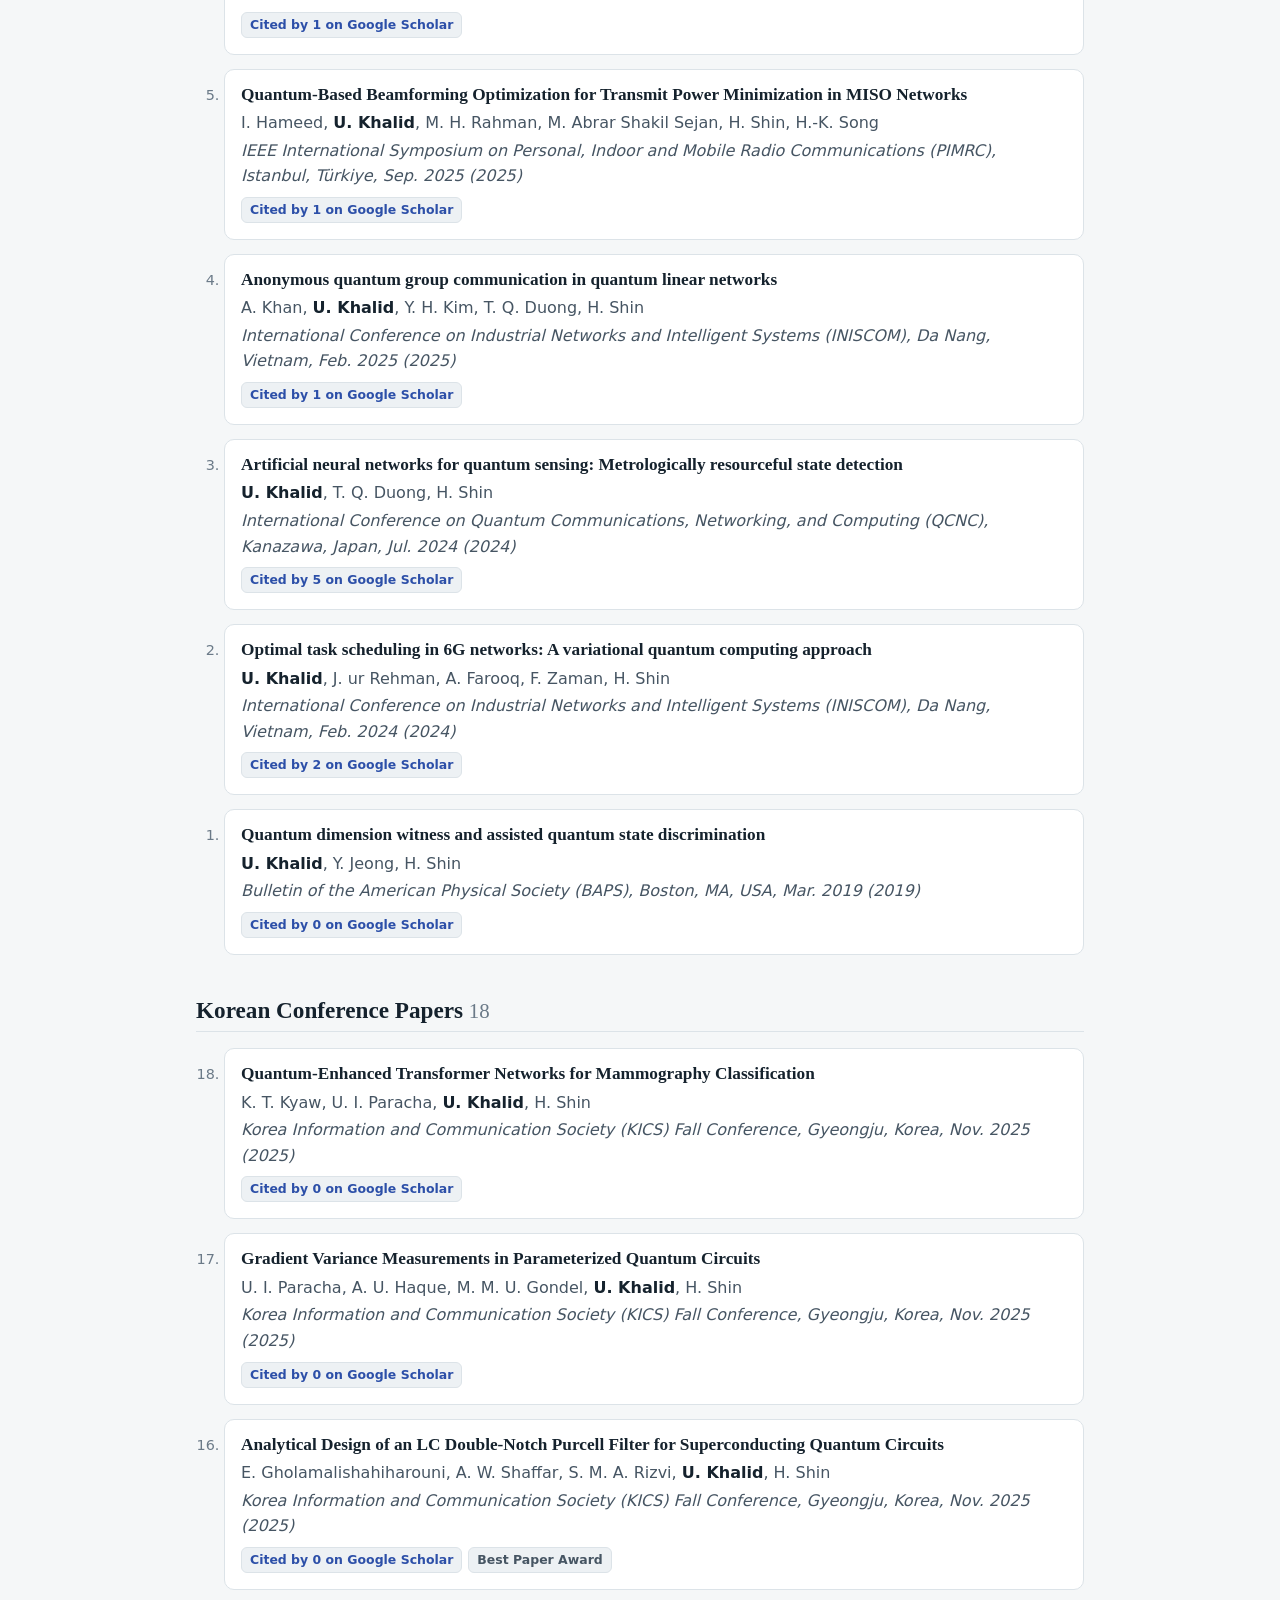
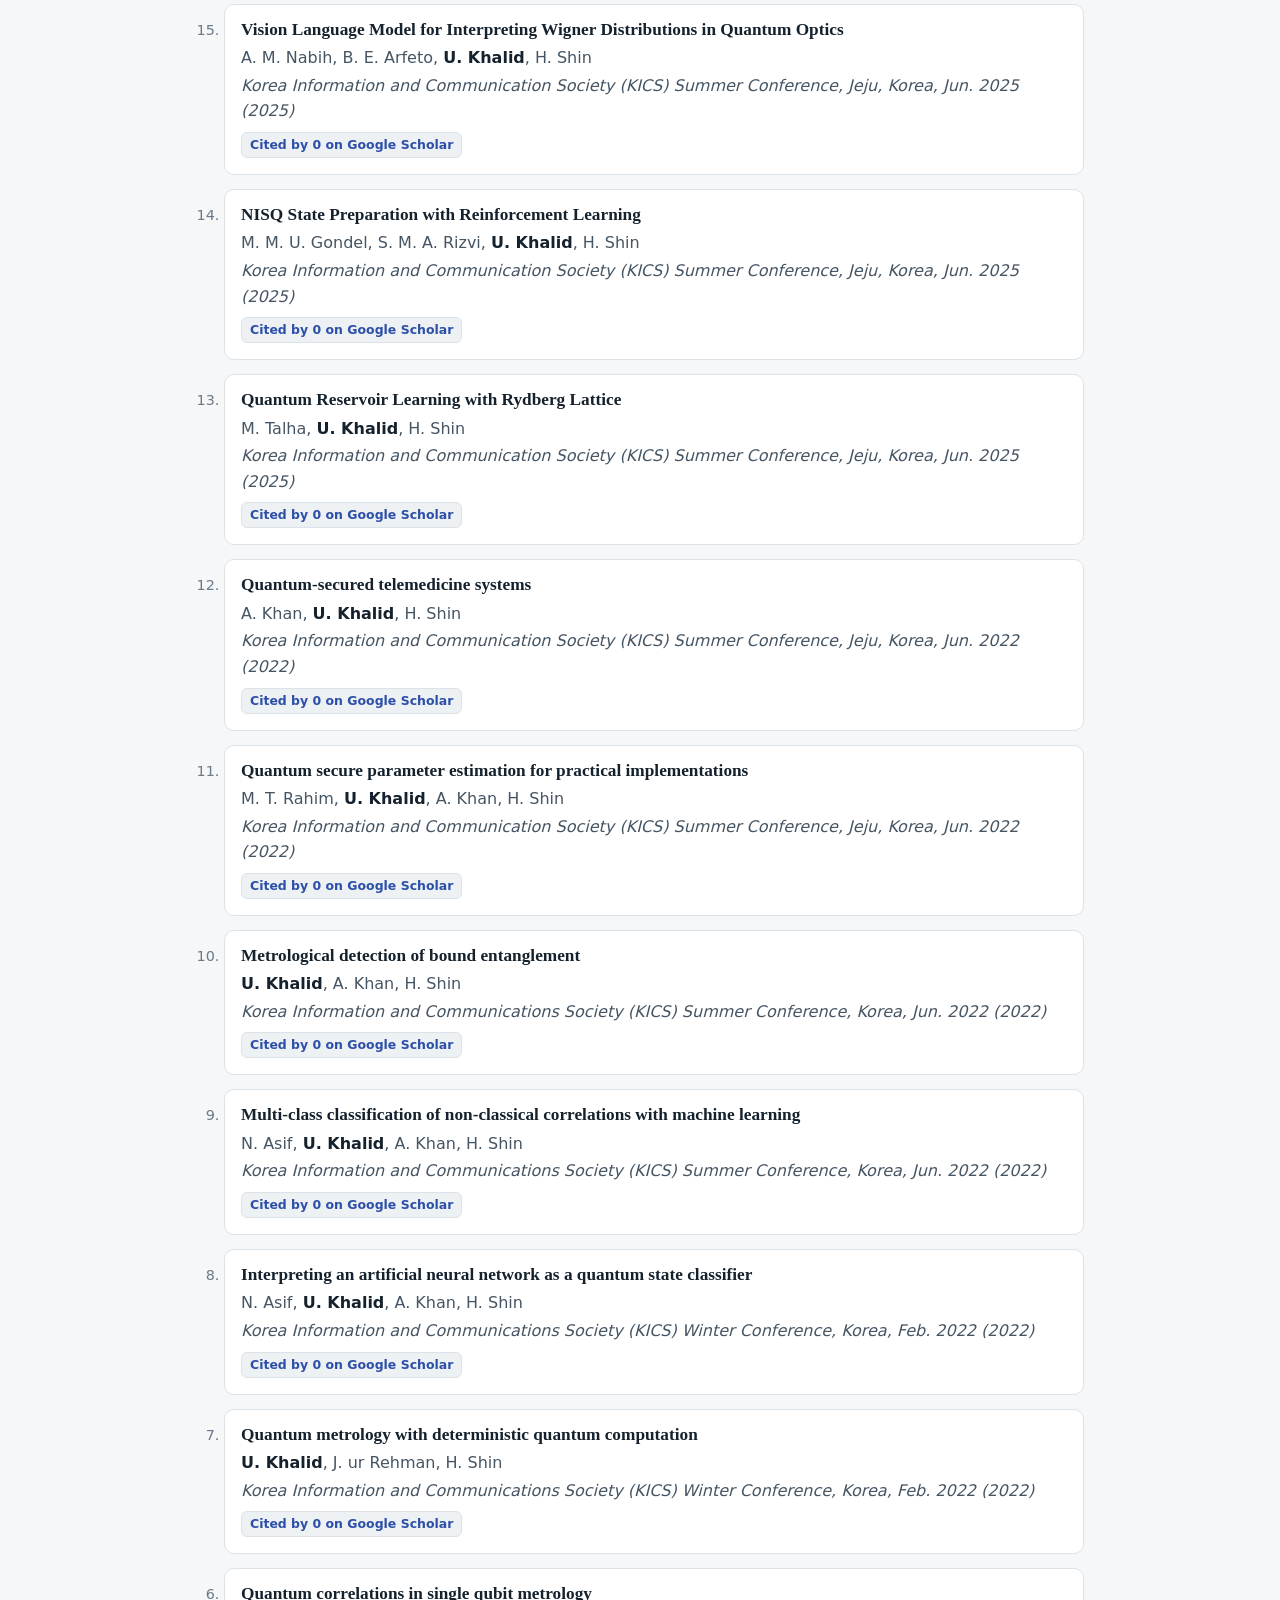
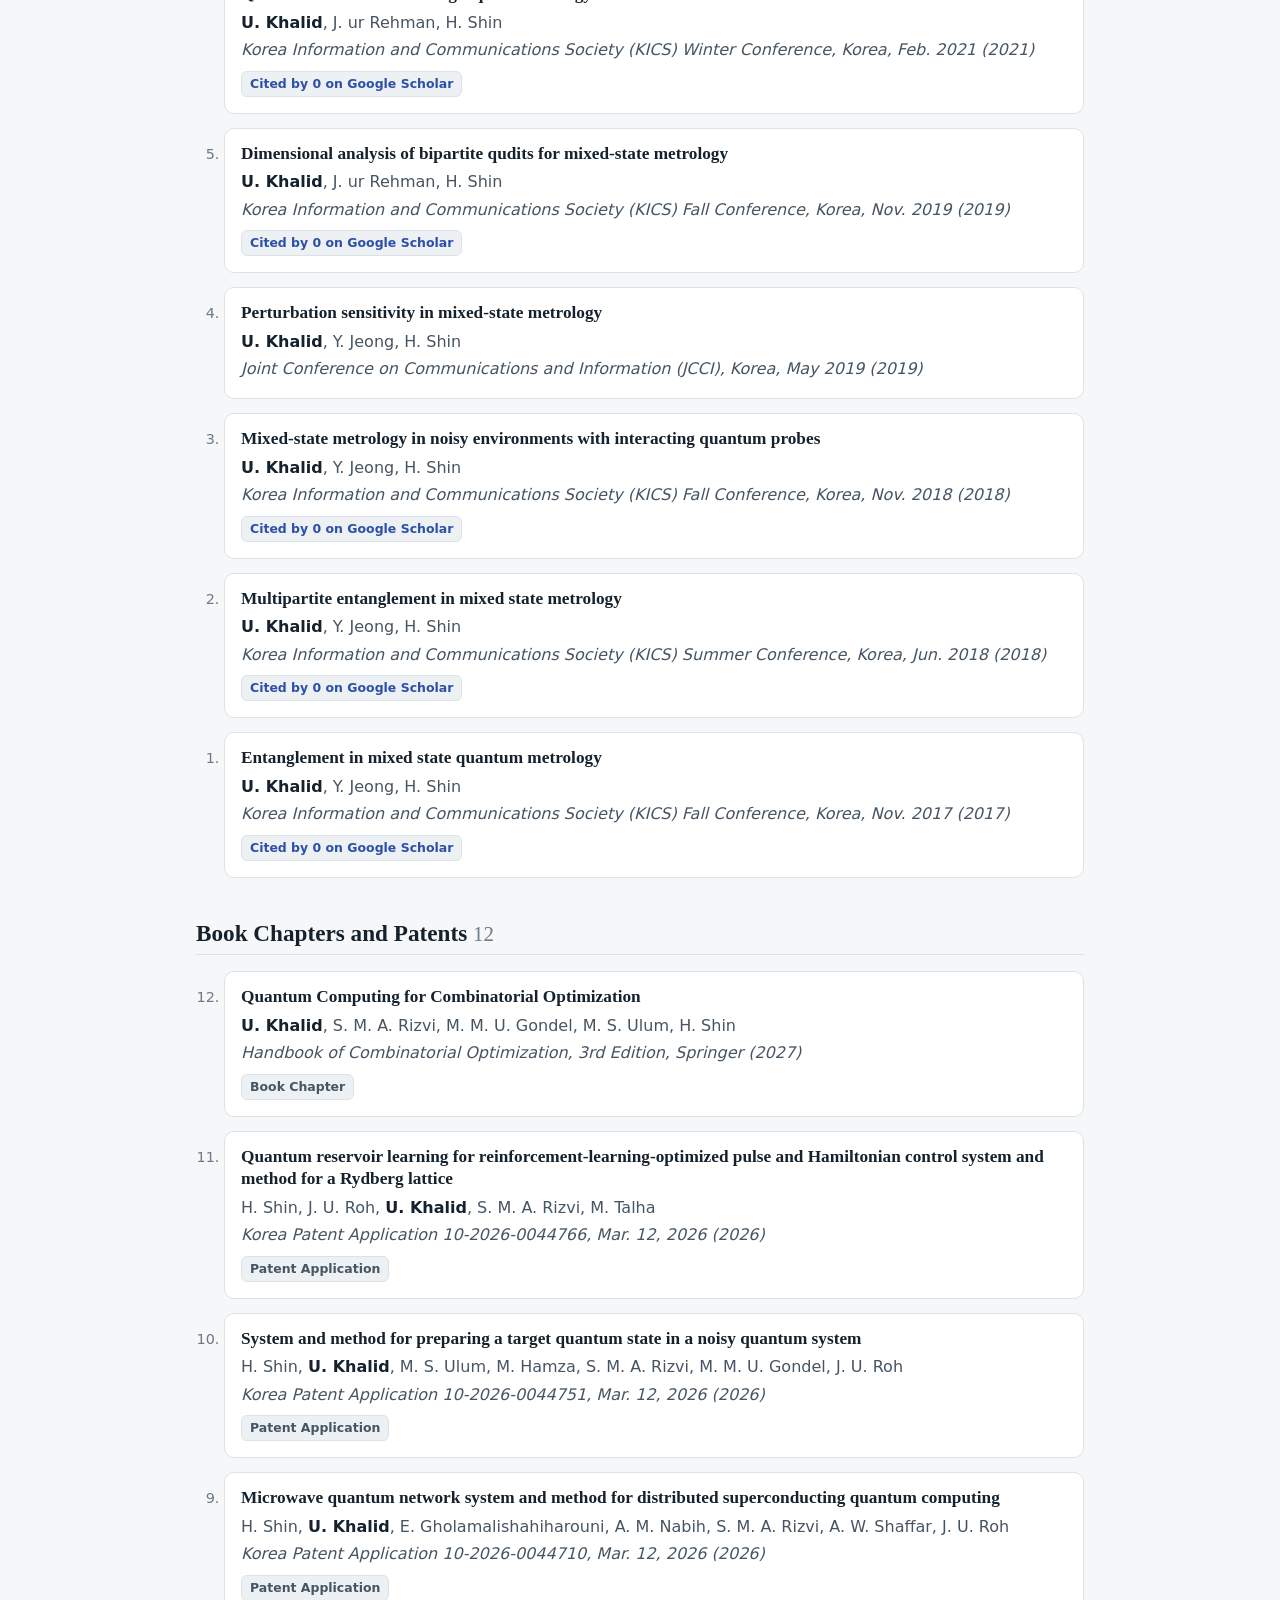
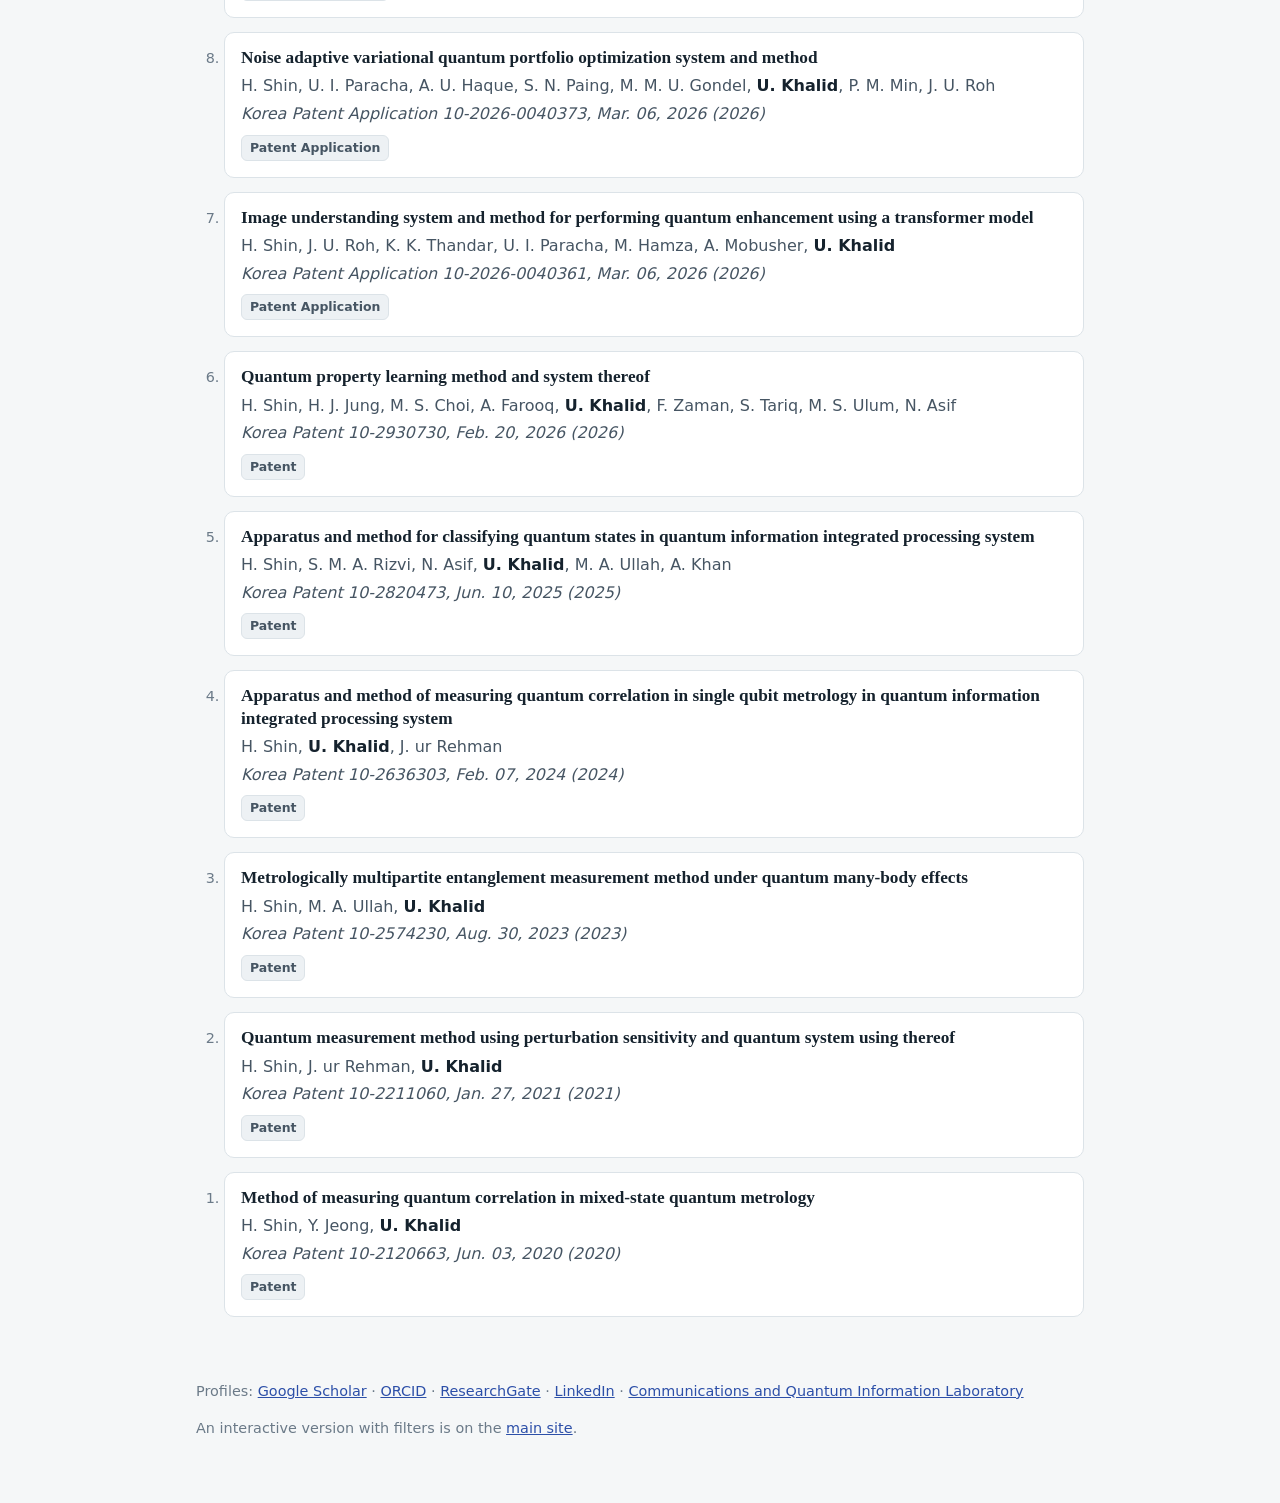
==== commit fd2af26a: "Update Google Scholar metrics and publication pages" ====
--- a/publications/index.html
+++ b/publications/index.html
@@ -45,7 +45,7 @@
       "mainEntity": {
         "@id": "https://umankhalid.github.io/publications/#list"
       },
-      "dateModified": "2026-11-23"
+      "dateModified": "2026-11-25"
     },
     {
       "@type": "Person",
@@ -2041,7 +2041,7 @@
     <h1>Publications of Dr. Uman Khalid</h1>
     <p class="role">Research Professor, Institute for Communications and Quantum Nexus and Communications and Quantum Information Laboratory, Kyung Hee University, Korea</p>
     <p class="metrics"><a href="https://scholar.google.com/citations?user=CyVQHYEAAAAJ&amp;hl=en" rel="me noopener">Google Scholar</a>:
-        739 citations &middot; h-index 17 &middot; i10-index 20 <span class="muted">(updated 2026-11-23)</span></p>
+        740 citations &middot; h-index 17 &middot; i10-index 20 <span class="muted">(updated 2026-11-25)</span></p>
     <ol class="toc">
           <li><a href="#journals">International Journal Papers</a> (26)</li>
           <li><a href="#conferences">International Conference Papers</a> (6)</li>
@@ -2155,7 +2155,7 @@
             <h3><a href="https://doi.org/10.1109/jiot.2024.3420455" rel="noopener">Deep quantum-transformer networks for multimodal beam prediction in ISAC systems</a></h3>
             <p class="authors">S. Tariq, B. E. Arfeto, <strong>U. Khalid</strong>, S. Kim, T. Q. Duong, H. Shin</p>
             <p class="venue">IEEE Internet of Things Journal, vol. 11, no. 18, pp. 29387–29401 (2024)</p>
-            <p class="chips"><span class="chip chip-if">IF 8.7</span> <a class="chip chip-scholar" href="https://scholar.google.com/scholar?oi=bibs&amp;hl=en&amp;cites=382919852487303932" rel="noopener">Cited by 72 on Google Scholar</a> <a class="chip chip-doi" href="https://doi.org/10.1109/jiot.2024.3420455" rel="noopener">DOI 10.1109/jiot.2024.3420455</a></p>
+            <p class="chips"><span class="chip chip-if">IF 8.7</span> <a class="chip chip-scholar" href="https://scholar.google.com/scholar?oi=bibs&amp;hl=en&amp;cites=382919852487303932" rel="noopener">Cited by 73 on Google Scholar</a> <a class="chip chip-doi" href="https://doi.org/10.1109/jiot.2024.3420455" rel="noopener">DOI 10.1109/jiot.2024.3420455</a></p>
           </article>
         </li>
         <li>
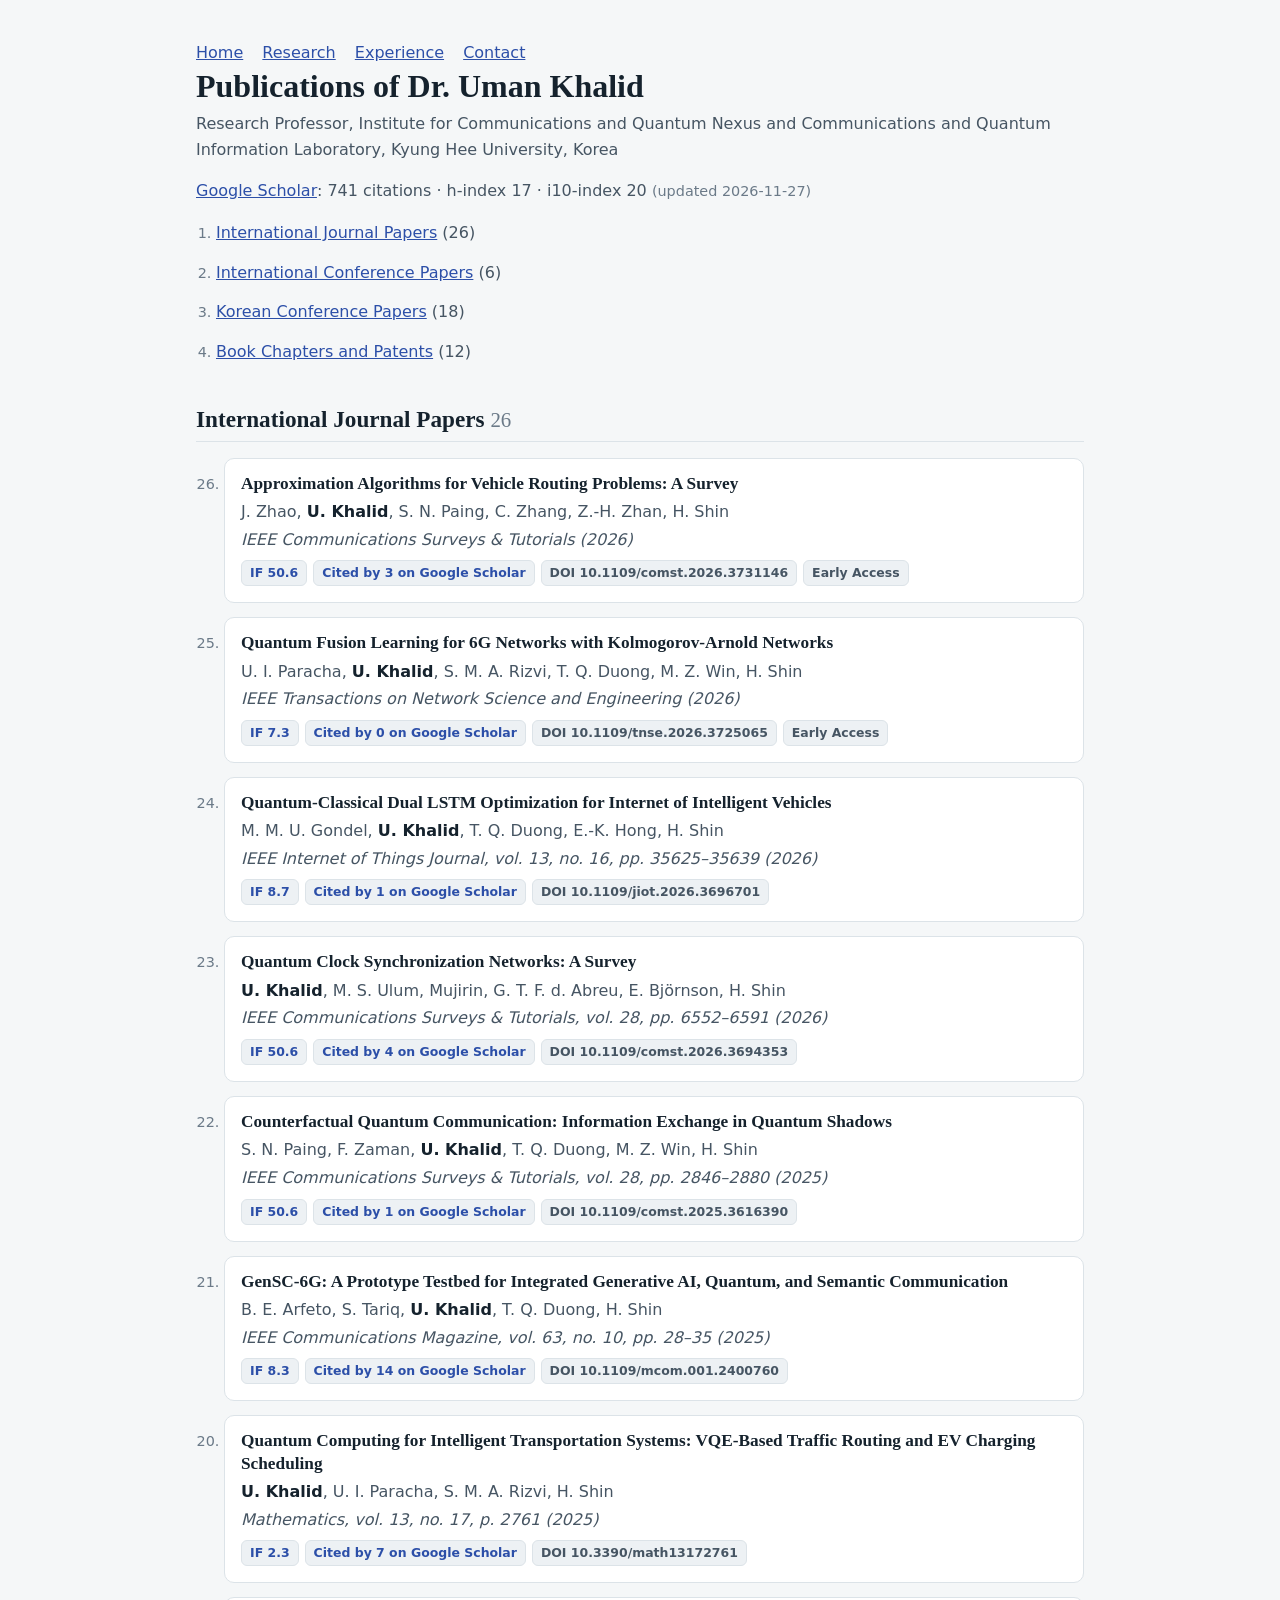
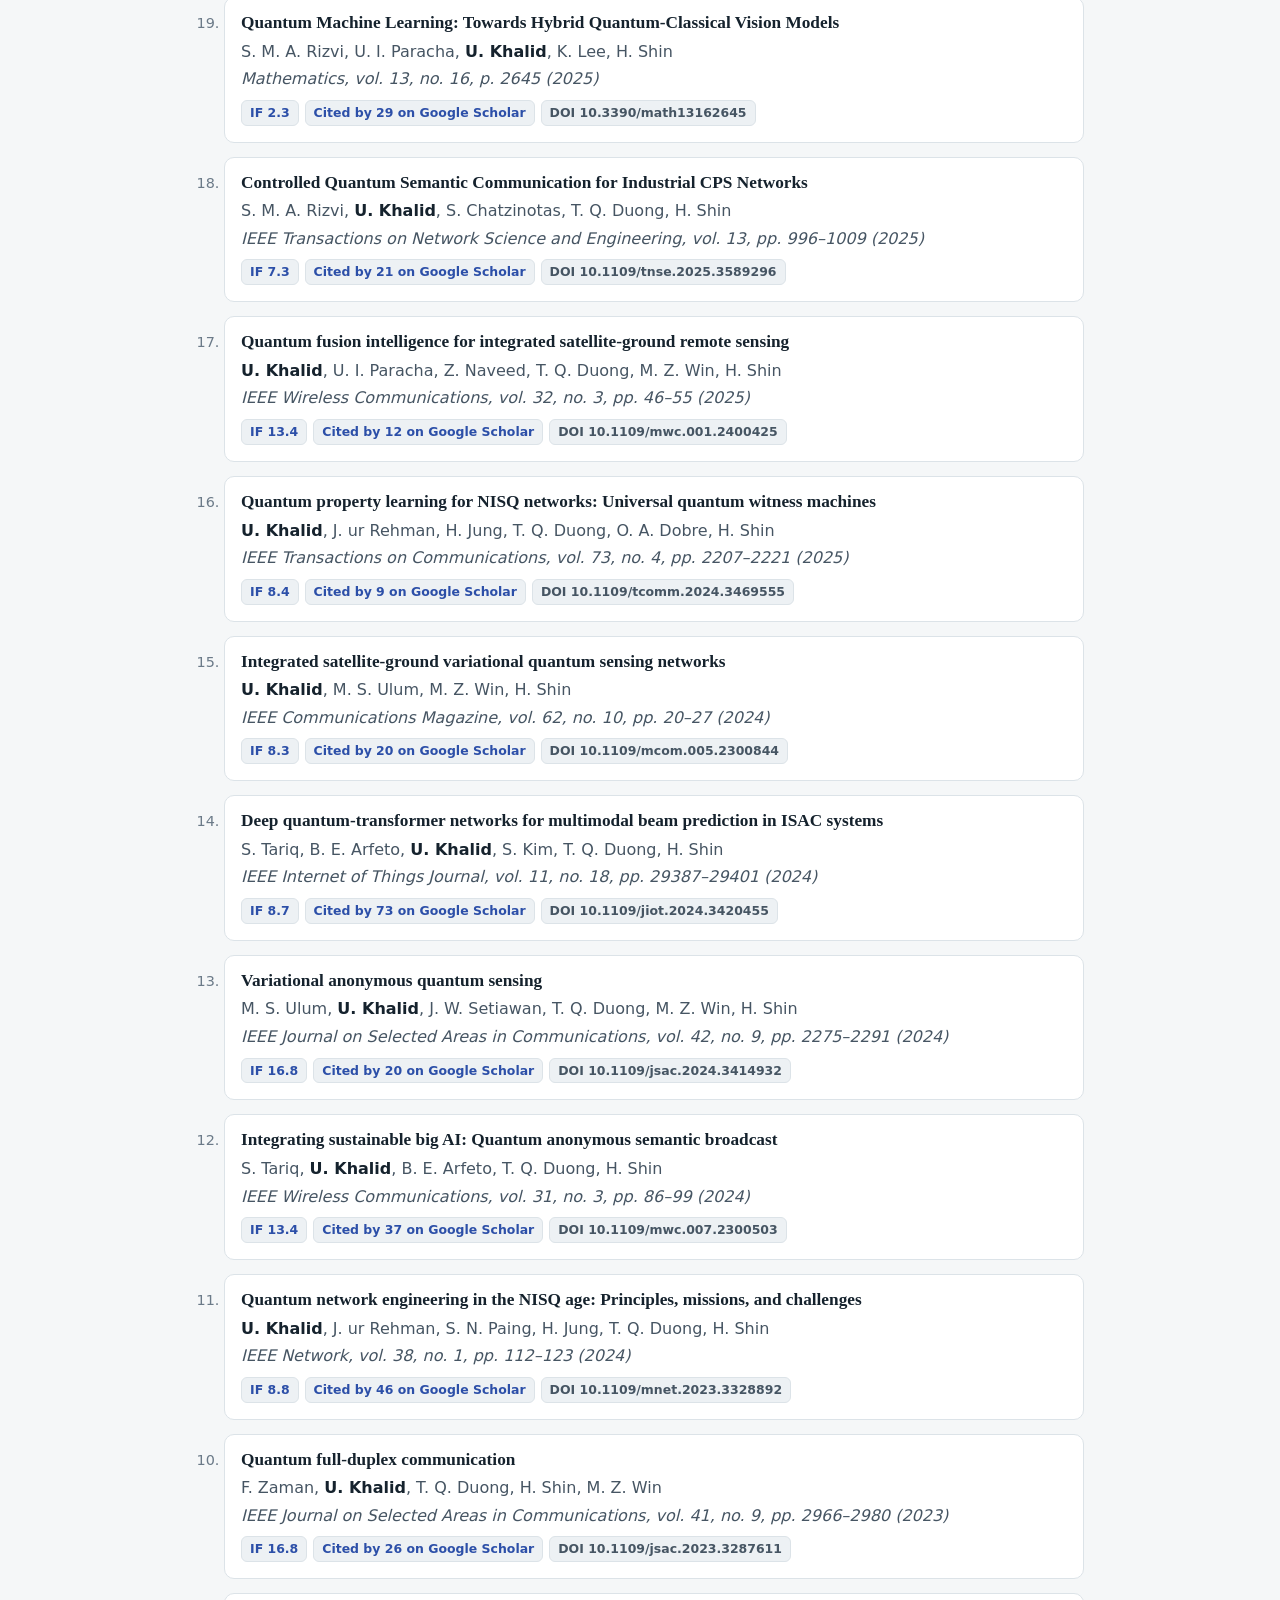
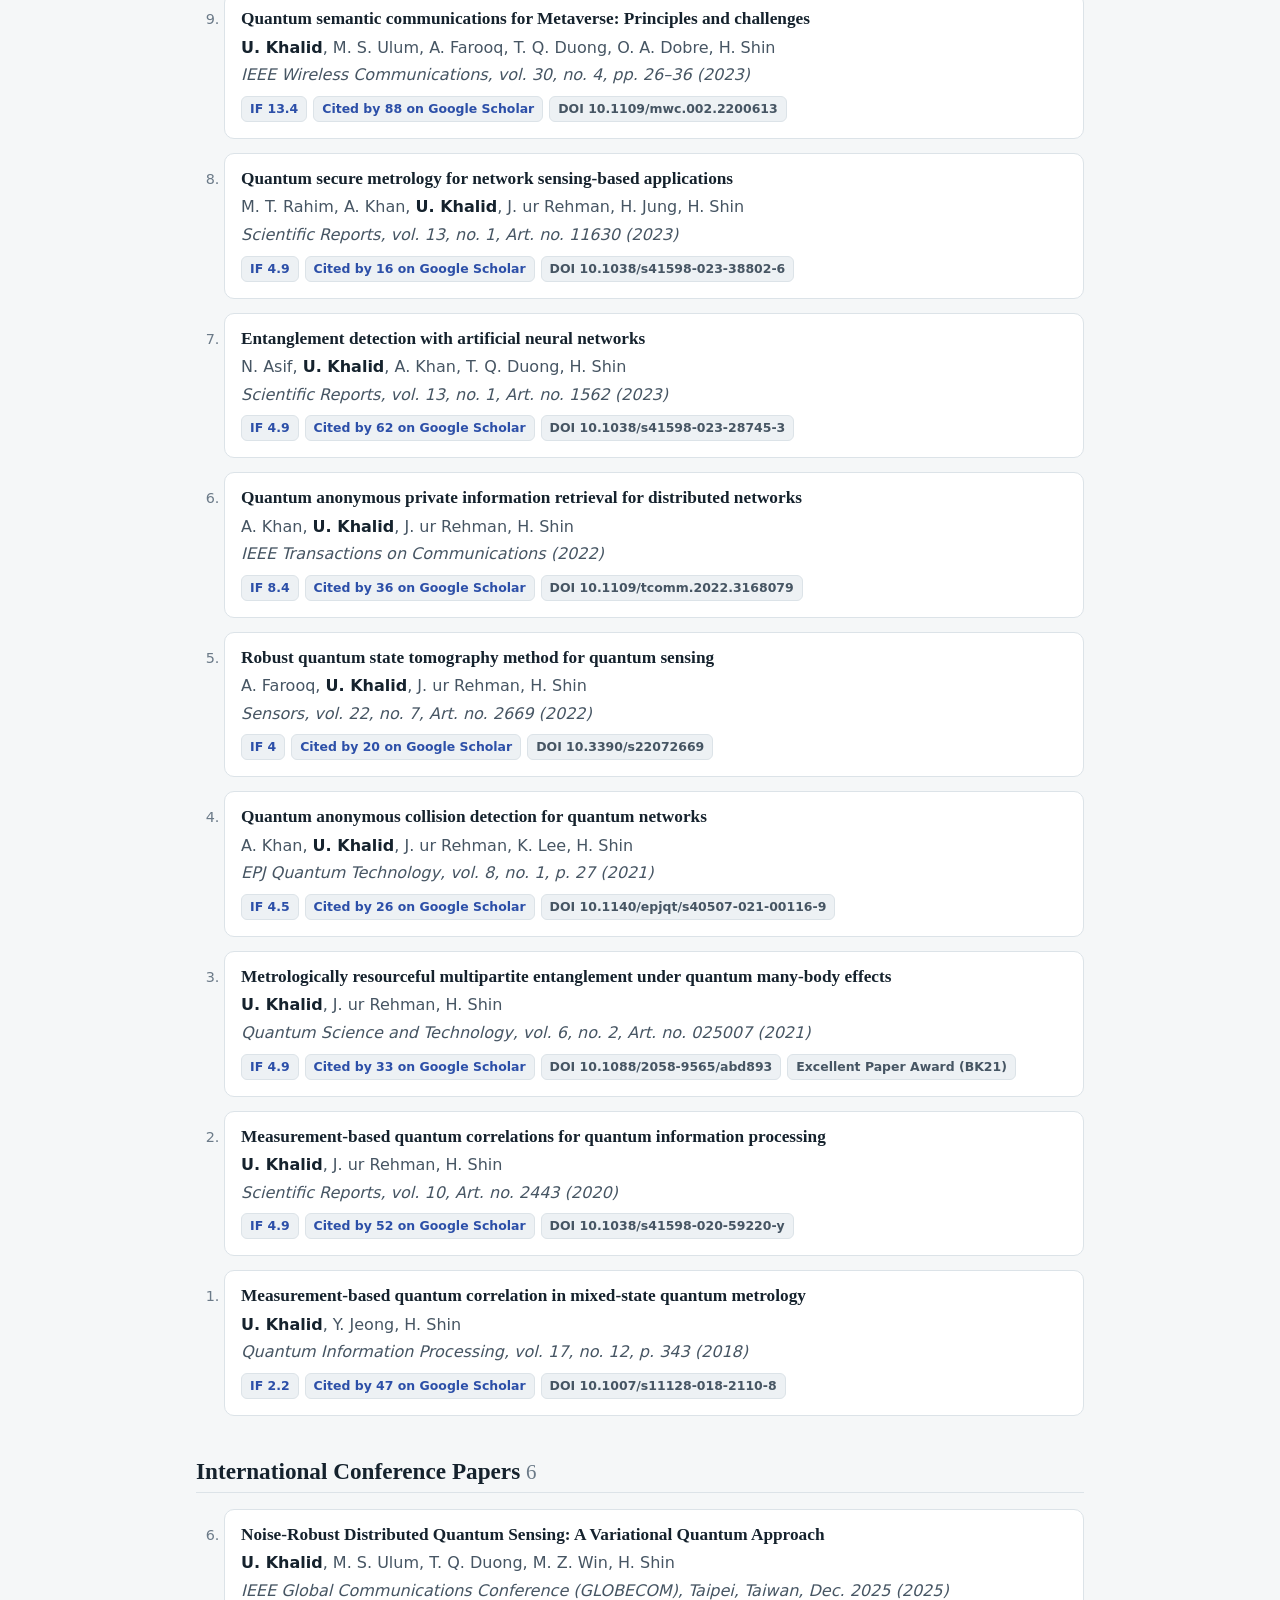
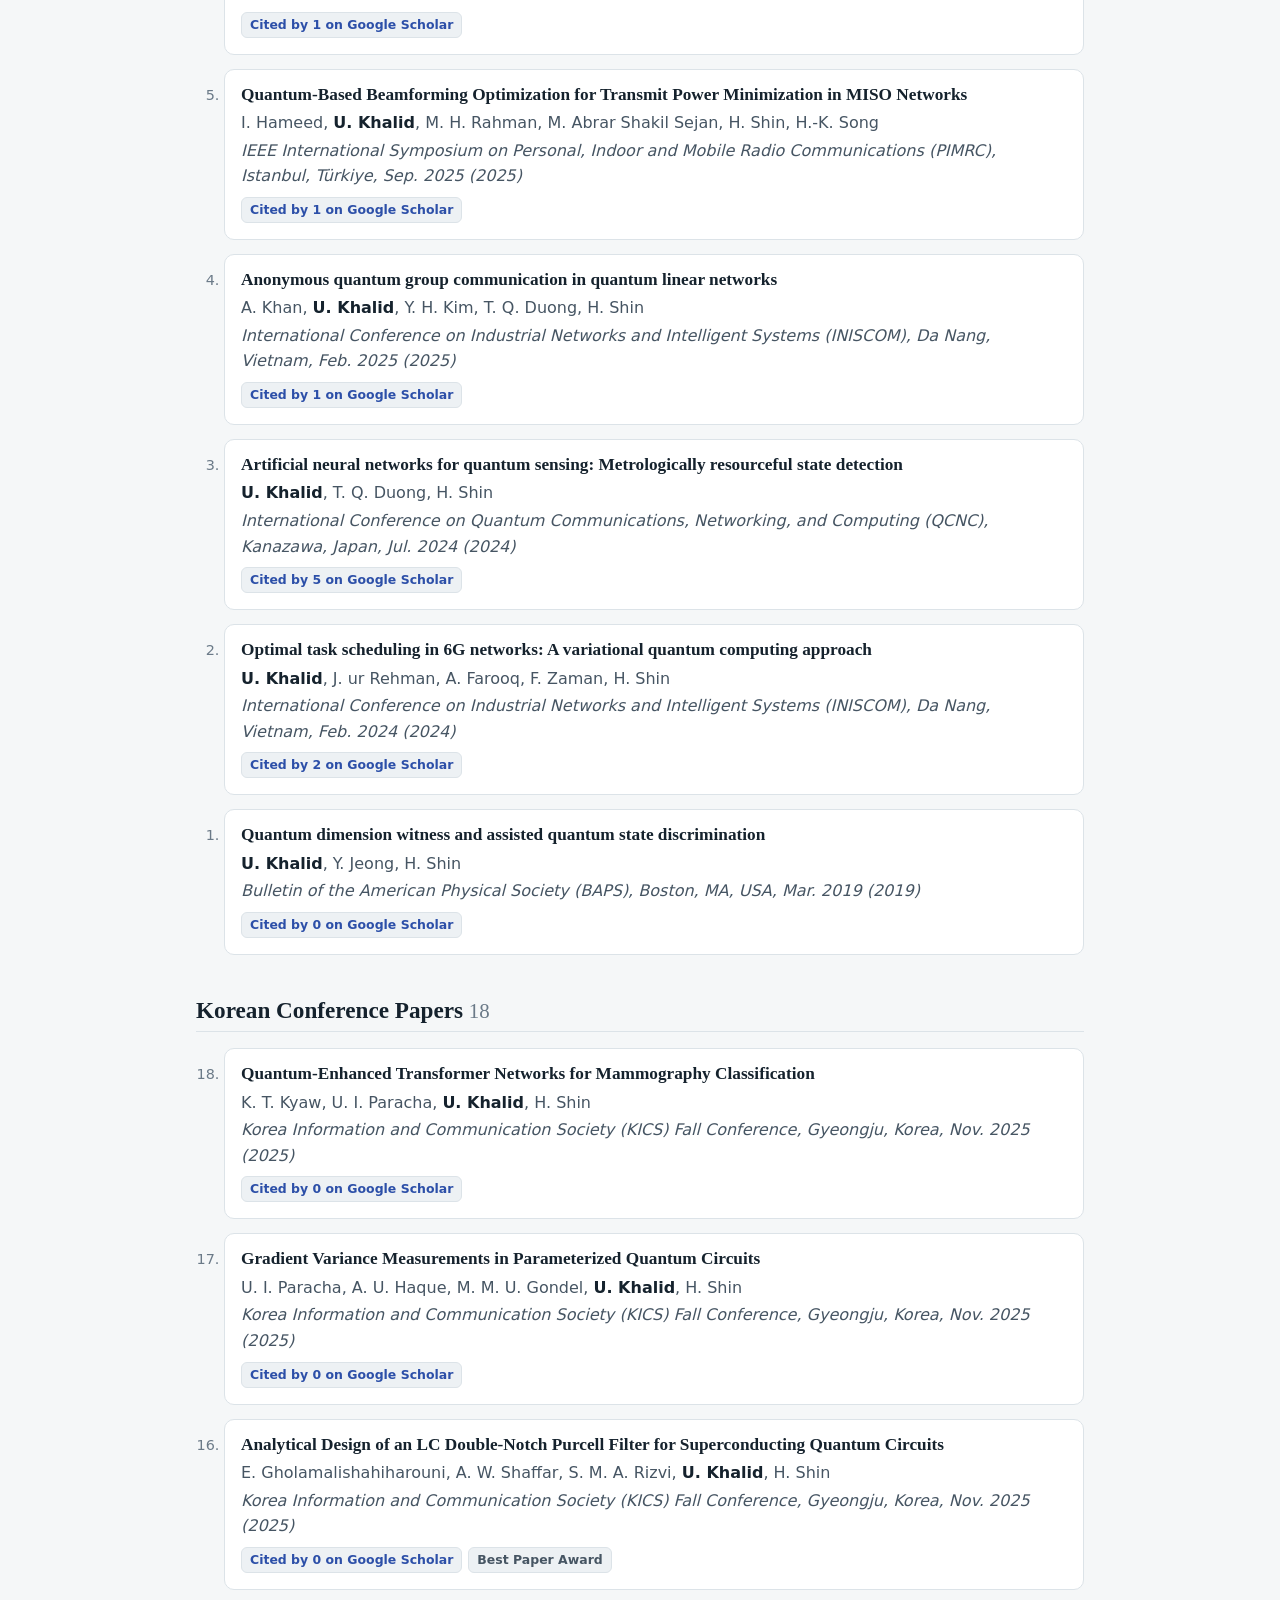
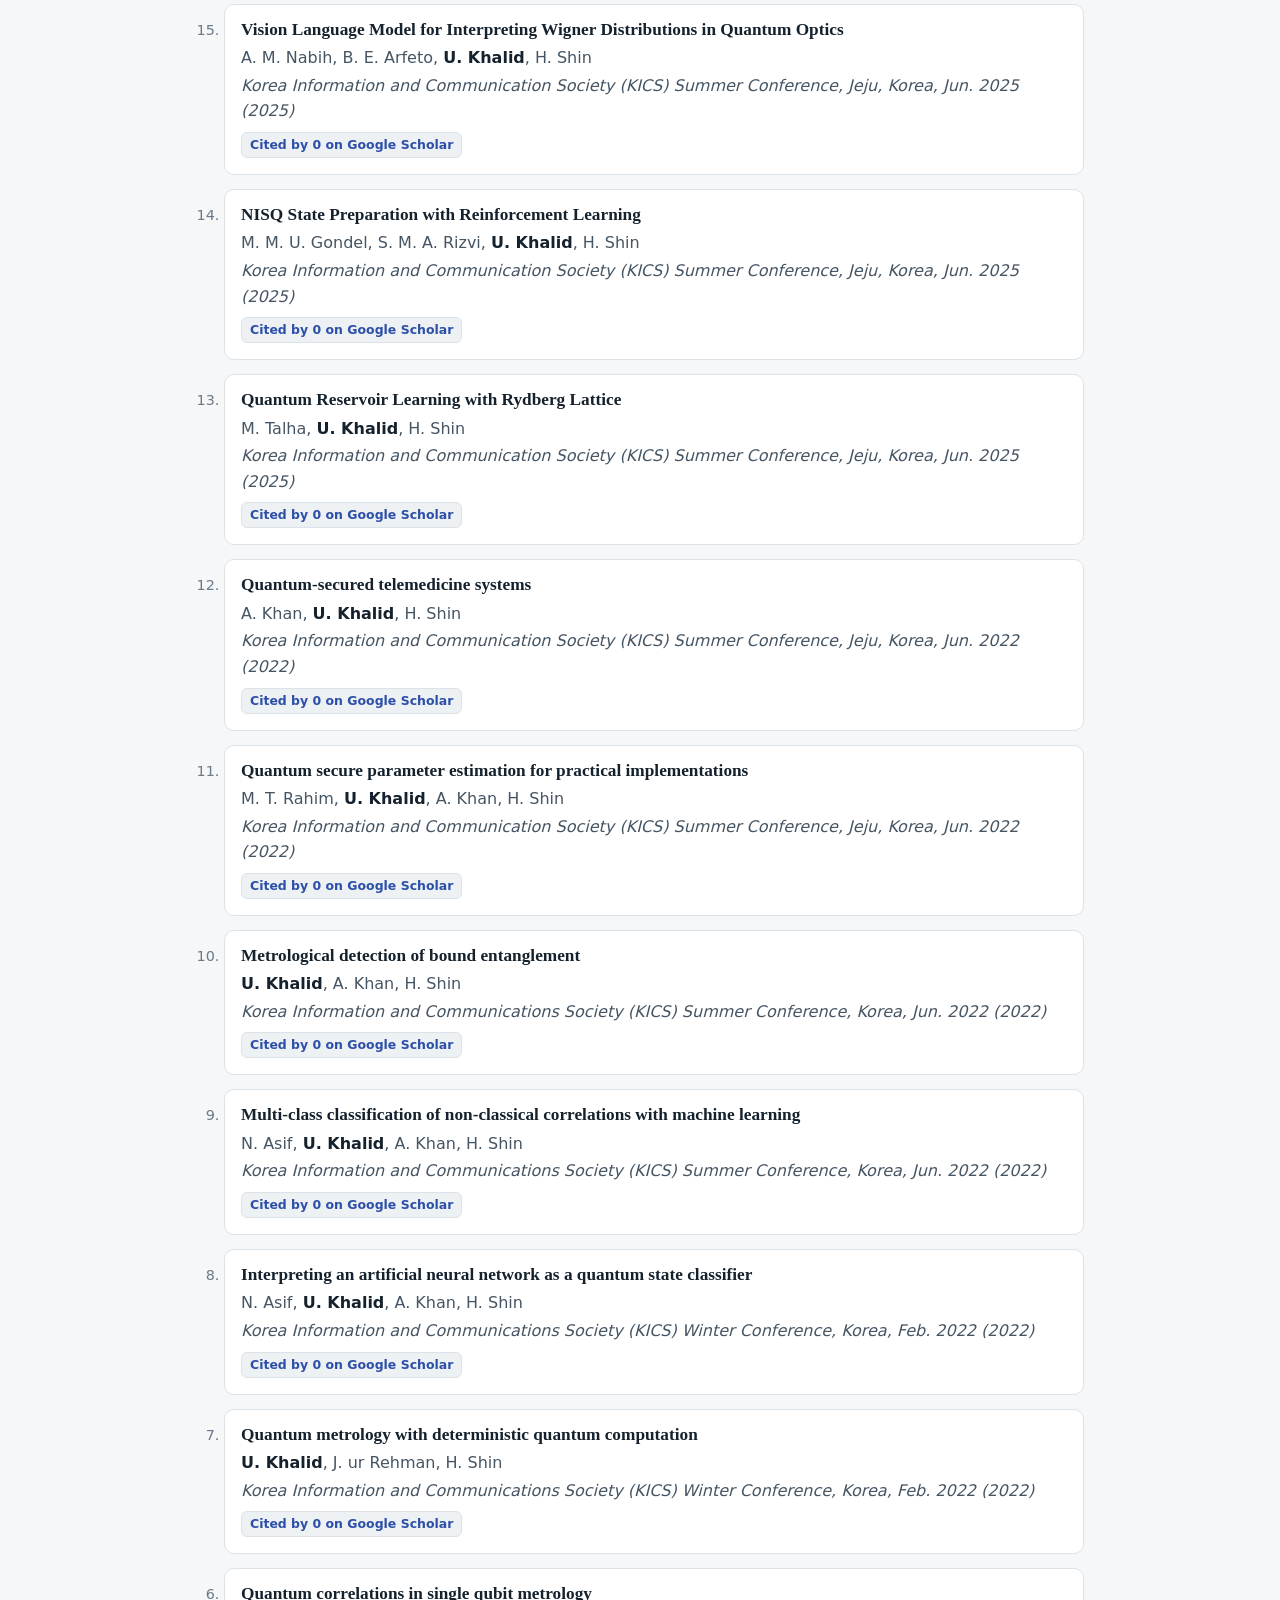
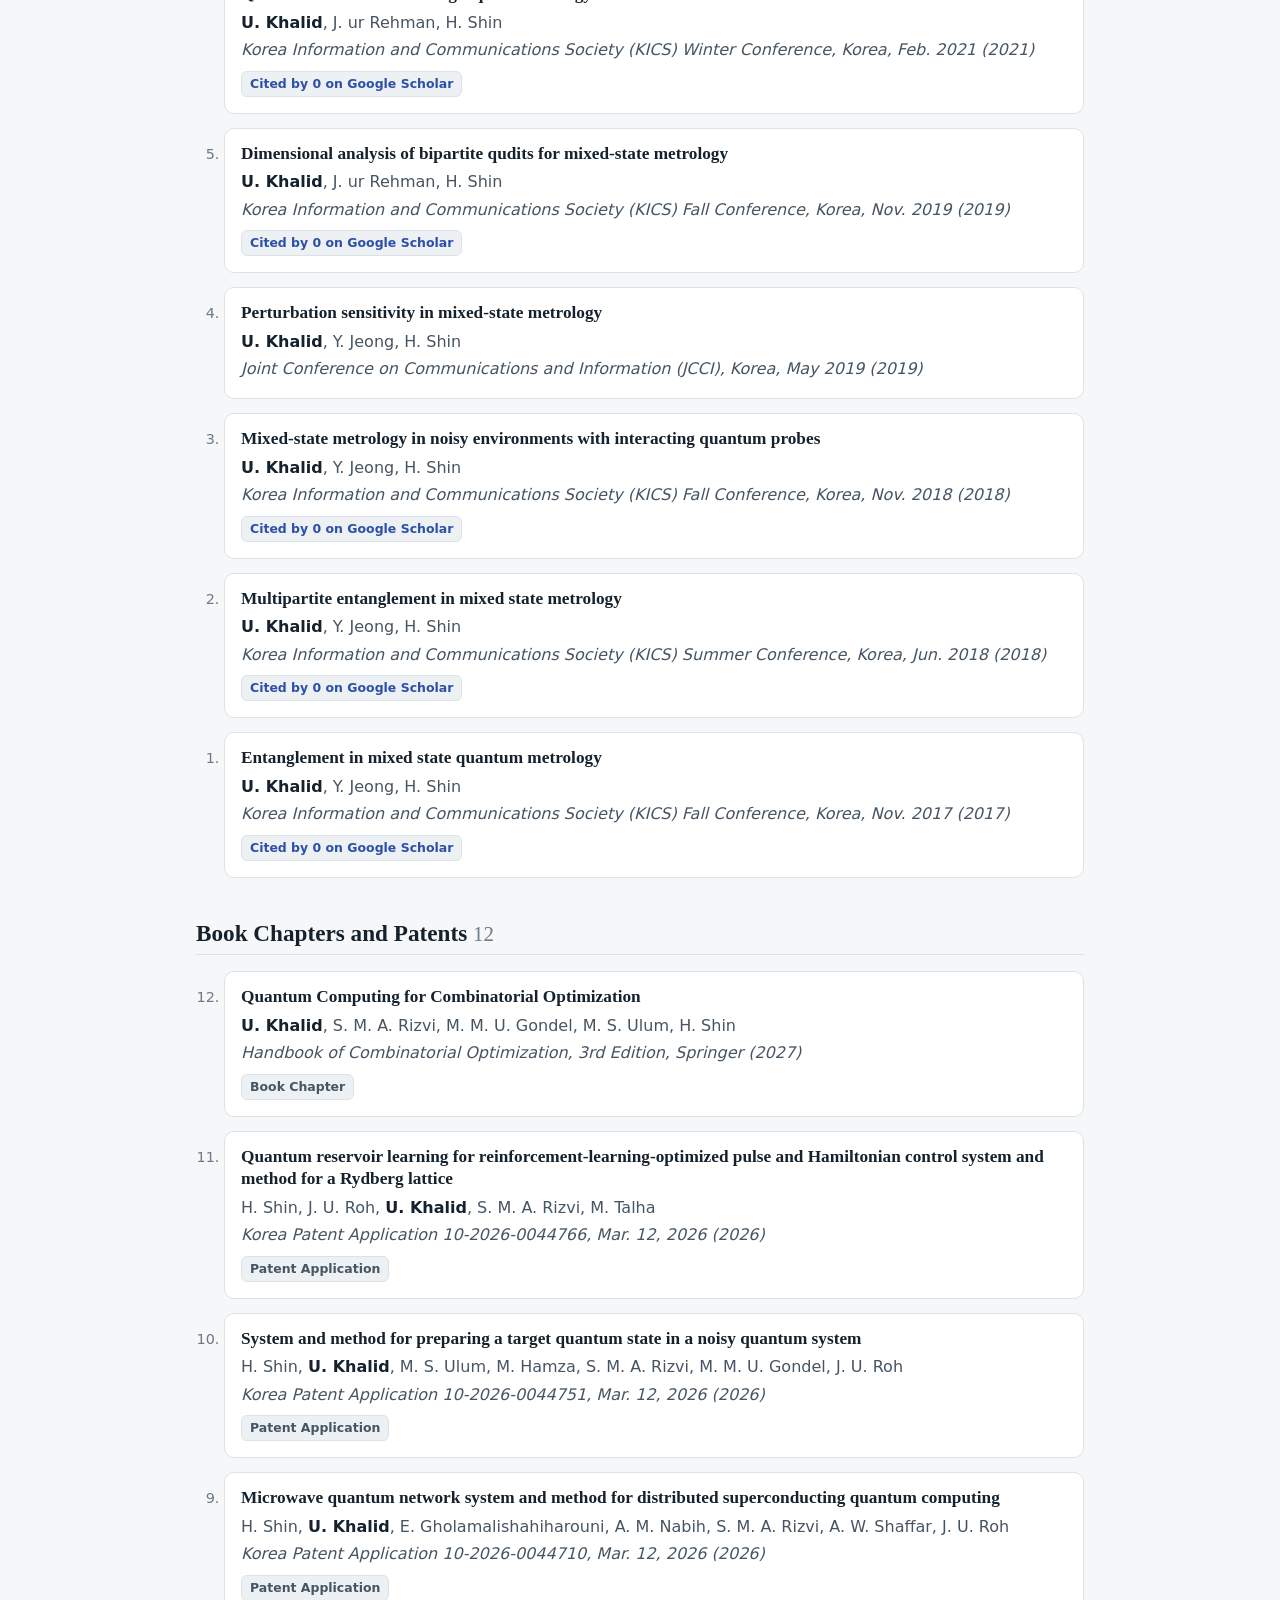
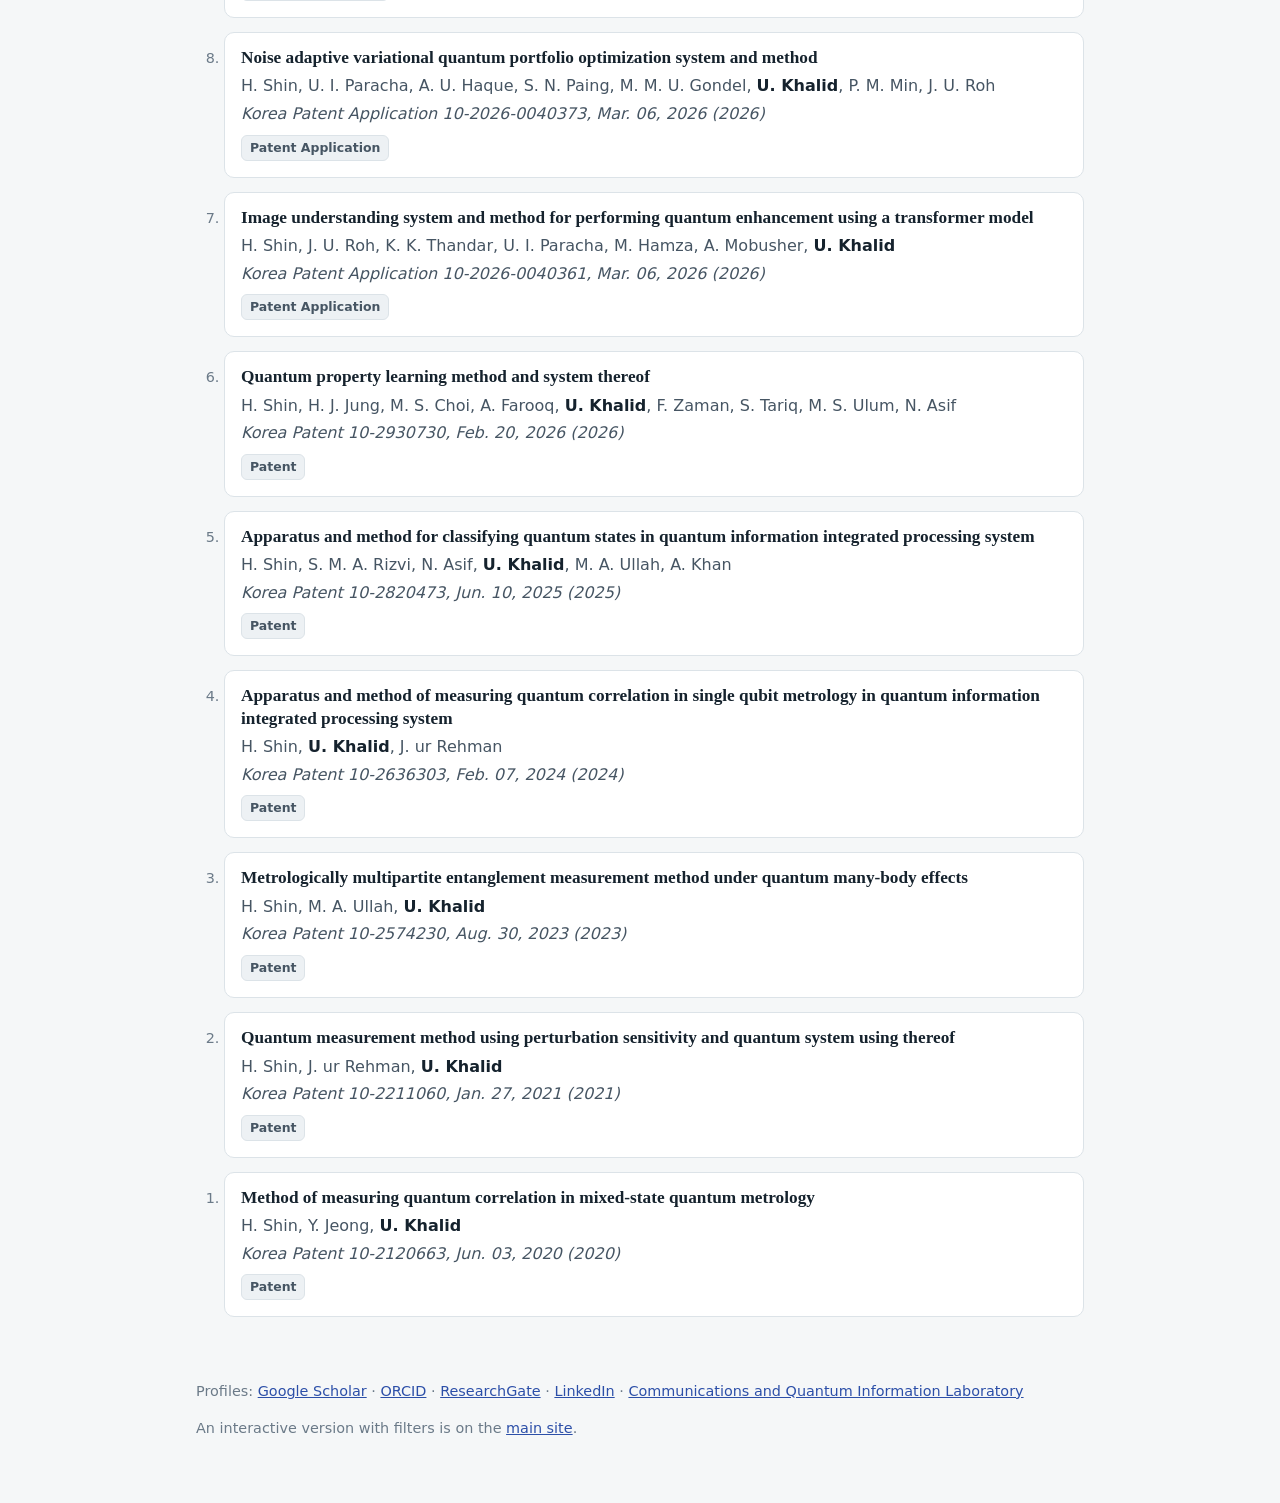
==== commit 712fbc3a: "Update Google Scholar metrics and publication pages" ====
--- a/publications/index.html
+++ b/publications/index.html
@@ -45,7 +45,7 @@
       "mainEntity": {
         "@id": "https://umankhalid.github.io/publications/#list"
       },
-      "dateModified": "2026-11-25"
+      "dateModified": "2026-11-27"
     },
     {
       "@type": "Person",
@@ -2041,7 +2041,7 @@
     <h1>Publications of Dr. Uman Khalid</h1>
     <p class="role">Research Professor, Institute for Communications and Quantum Nexus and Communications and Quantum Information Laboratory, Kyung Hee University, Korea</p>
     <p class="metrics"><a href="https://scholar.google.com/citations?user=CyVQHYEAAAAJ&amp;hl=en" rel="me noopener">Google Scholar</a>:
-        740 citations &middot; h-index 17 &middot; i10-index 20 <span class="muted">(updated 2026-11-25)</span></p>
+        741 citations &middot; h-index 17 &middot; i10-index 20 <span class="muted">(updated 2026-11-27)</span></p>
     <ol class="toc">
           <li><a href="#journals">International Journal Papers</a> (26)</li>
           <li><a href="#conferences">International Conference Papers</a> (6)</li>
@@ -2107,7 +2107,7 @@
             <h3><a href="https://doi.org/10.3390/math13172761" rel="noopener">Quantum Computing for Intelligent Transportation Systems: VQE-Based Traffic Routing and EV Charging Scheduling</a></h3>
             <p class="authors"><strong>U. Khalid</strong>, U. I. Paracha, S. M. A. Rizvi, H. Shin</p>
             <p class="venue">Mathematics, vol. 13, no. 17, p. 2761 (2025)</p>
-            <p class="chips"><span class="chip chip-if">IF 2.3</span> <a class="chip chip-scholar" href="https://scholar.google.com/scholar?oi=bibs&amp;hl=en&amp;cites=6624657522613986046" rel="noopener">Cited by 6 on Google Scholar</a> <a class="chip chip-doi" href="https://doi.org/10.3390/math13172761" rel="noopener">DOI 10.3390/math13172761</a></p>
+            <p class="chips"><span class="chip chip-if">IF 2.3</span> <a class="chip chip-scholar" href="https://scholar.google.com/scholar?oi=bibs&amp;hl=en&amp;cites=6624657522613986046" rel="noopener">Cited by 7 on Google Scholar</a> <a class="chip chip-doi" href="https://doi.org/10.3390/math13172761" rel="noopener">DOI 10.3390/math13172761</a></p>
           </article>
         </li>
         <li>
